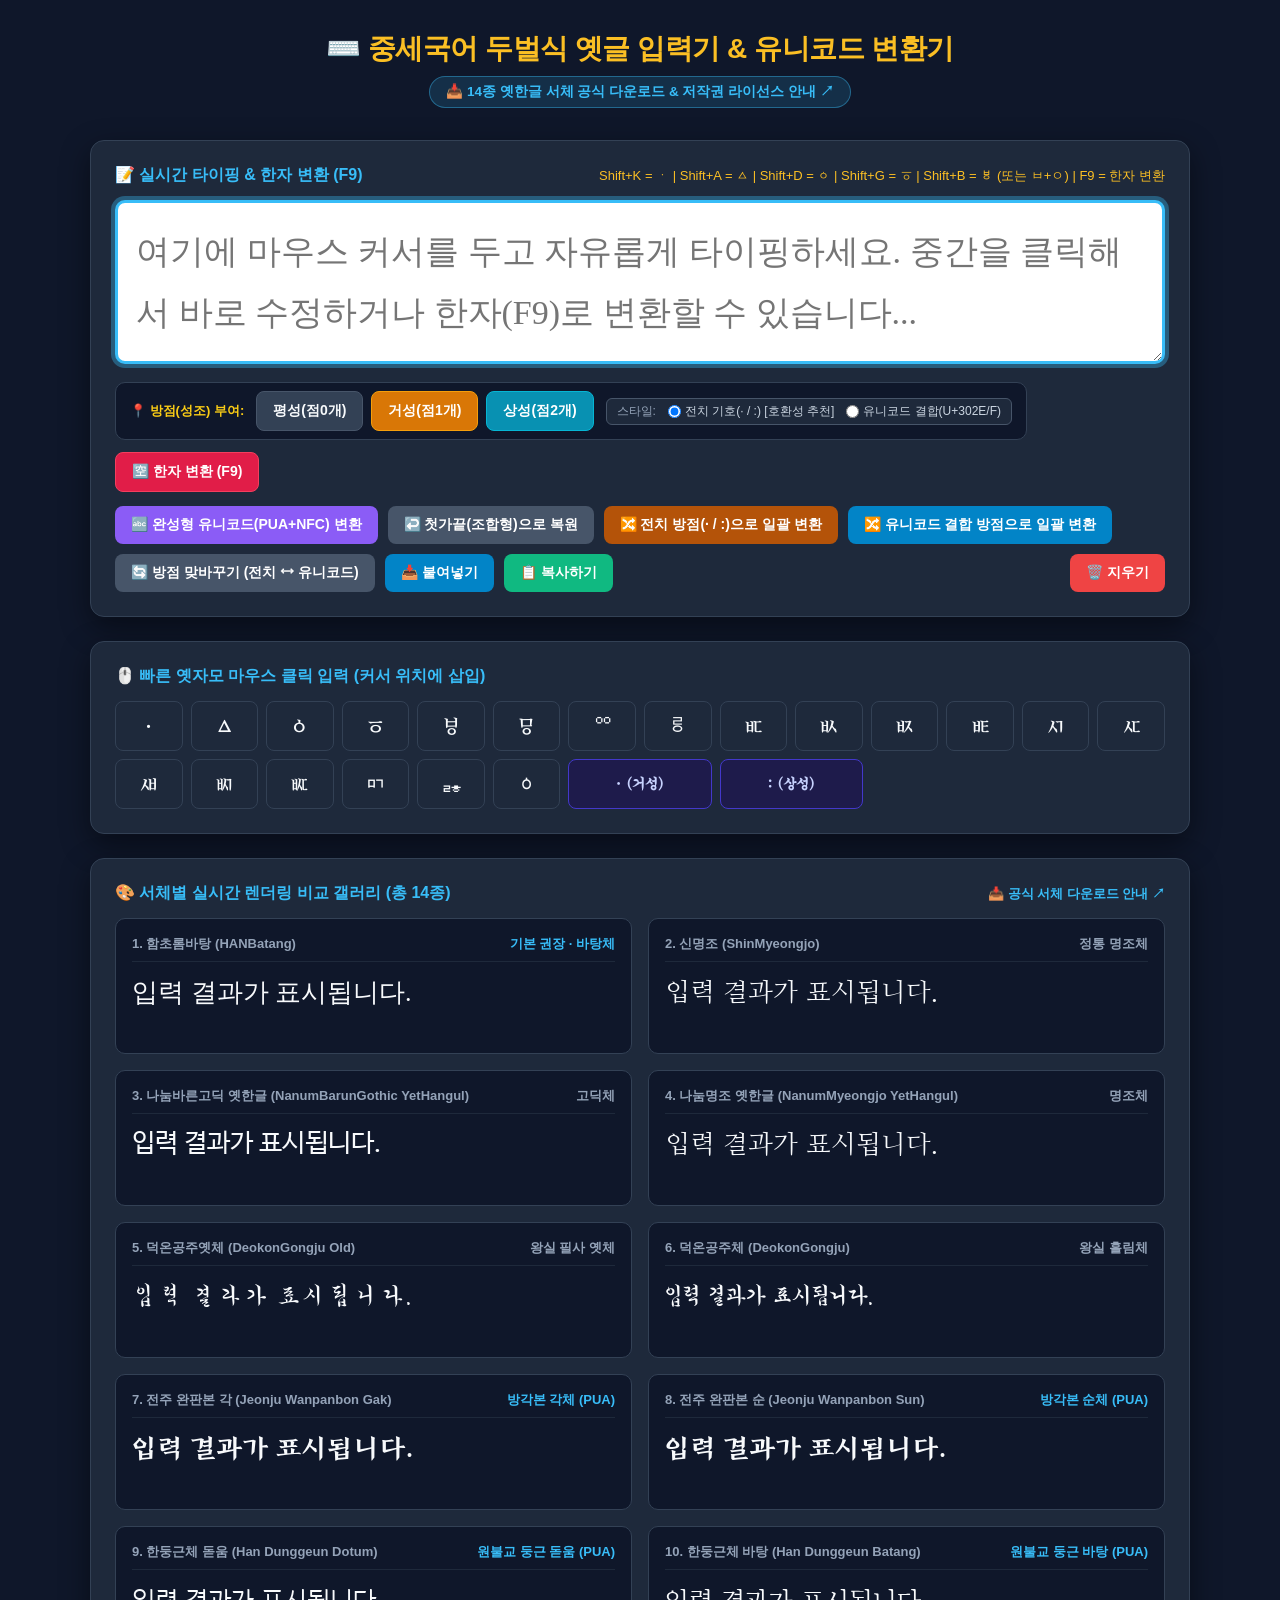
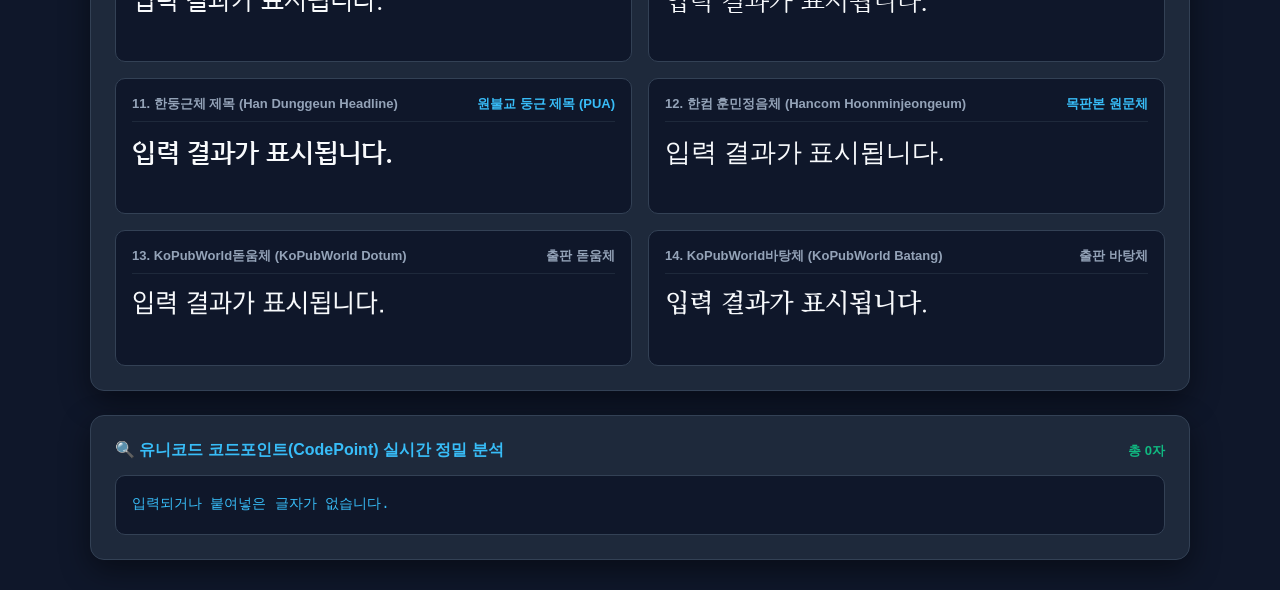
==== index.html @ 9405b6db "feat: Initial commit for Medieval Korean Typing Studio (중세국어 두벌식 옛글 입력기 & 14종 서체 다운로드 센터)" ====
<!DOCTYPE html>
<html lang="ko">
<head>
    <meta charset="UTF-8">
    <meta name="viewport" content="width=device-width, initial-scale=1.0">
    <title>중세국어 두벌식 옛글 입력기 & 유니코드 변환기</title>
    
            <!-- 서체 정의 (14종 호환 및 로컬/웹폰트 결합) -->
    <style>
        @font-face {
            font-family: 'HANBatang';
            src: local('HANBatang'), local('함초롬바탕'), local('HCR Batang'), local('함초롬바탕 확장'), local('HCR Batang Ext'), url('./fonts/HANBatang.TTF') format('truetype');
            font-weight: normal;
            font-style: normal;
        }
        @font-face {
            font-family: 'HYSinMyeongJo';
            src: local('신명조'), local('신명 신명조'), local('HY신명조'), local('HYSinMyeongJo-Medium'), local('한양신명조'), url('./fonts/HYSinMyeongJo.TTF') format('truetype');
            font-weight: normal;
            font-style: normal;
        }
        @font-face {
            font-family: 'NanumBarunGothicYetHangul';
            src: local('NanumBarunGothic YetHangul'), local('나눔바른고딕 옛한글'), local('NanumBarunGothic-YetHangul'), local('나눔바른고딕OTF 옛한글'), url('./fonts/NanumBarunGothic-YetHangul.ttf') format('truetype'), url('./fonts/NanumBarunGothic-YetHangul.otf') format('opentype');
            font-weight: normal;
            font-style: normal;
        }
        @font-face {
            font-family: 'NanumMyeongjoYetHangul';
            src: local('NanumMyeongjo YetHangul'), local('나눔명조 옛한글'), local('NanumMyeongjo-YetHangul'), local('나눔명조OTF 옛한글'), url('./fonts/NanumMyeongjo-YetHangul.ttf') format('truetype');
            font-weight: normal;
            font-style: normal;
        }
        @font-face {
            font-family: 'DeokonGongjuOld';
            src: local('덕온공주옛체'), local('덕온공주 옛체'), local('DeokonGongjuOld'), local('DeokonGongju Yet'), local('DeokonGongjuOld-Regular'), url('./fonts/DeogonPrincessClassic.ttf') format('truetype'), url('./fonts/DeogonPrincessClassic.otf') format('opentype');
            font-weight: normal;
            font-style: normal;
        }
        @font-face {
            font-family: 'DeokonGongju';
            src: local('덕온공주체'), local('덕온공주'), local('DeokonGongju'), local('DeokonGongju-Regular'), url('./fonts/DeogonPrincess.ttf') format('truetype'), url('./fonts/DeogonPrincess.otf') format('opentype');
            font-weight: normal;
            font-style: normal;
        }
        @font-face {
            font-family: 'JeonjuWanpanbonGak';
            src: local('전주 완판본 각'), local('전주 완판본 각B'), local('전주 완판본 각R'), local('전주완판본 각'), local('전주완판본각'), local('TSTJJWanGakB'), local('TSTJJWanGakR'), local('Jeonju Wanpanbon Gak'), local('JeonjuWanpanbonGak'), url('./fonts/Jeonju_gakB.woff') format('woff'), url('./fonts/전주완판본 각B.otf') format('opentype'), url('./fonts/전주완판본 각R.otf') format('opentype'), url('./fonts/Jeonju_gakR.woff') format('woff');
            font-weight: normal;
            font-style: normal;
        }
        @font-face {
            font-family: 'JeonjuWanpanbonSun';
            src: local('전주 완판본 순'), local('전주 완판본 순B'), local('전주 완판본 순R'), local('전주 완판본 순L'), local('전주완판본 순'), local('전주완판본순'), local('TSTJJWanSunB'), local('TSTJJWanSunR'), local('Jeonju Wanpanbon Sun'), local('JeonjuWanpanbonSun'), url('./fonts/Jeonju_soonB.ttf') format('truetype'), url('./fonts/Jeonju_soonB.woff') format('woff'), url('./fonts/전주완판본 순B.otf') format('opentype'), url('./fonts/전주완판본 순R.otf') format('opentype'), url('./fonts/Jeonju_soonR.woff') format('woff');
            font-weight: normal;
            font-style: normal;
        }
        @font-face {
            font-family: 'HanDunggeunDotum';
            src: local('한둥근체 돋움'), local('한둥근체돋움'), local('WON Dotum'), local('WONDotum'), local('Han Dunggeun Dotum'), local('HanDunggeunDotum'), url('./fonts/WONdotumR.ttf') format('truetype'), url('./fonts/WONdotumB.ttf') format('truetype');
            font-weight: normal;
            font-style: normal;
        }
        @font-face {
            font-family: 'HanDunggeunBatang';
            src: local('한둥근체 바탕'), local('한둥근체바탕'), local('WON Batang'), local('WONBatang'), local('Han Dunggeun Batang'), local('HanDunggeunBatang'), url('./fonts/WONbatangR.ttf') format('truetype'), url('./fonts/WONbatangB.ttf') format('truetype');
            font-weight: normal;
            font-style: normal;
        }
        @font-face {
            font-family: 'HanDunggeunHeadline';
            src: local('한둥근체 제목'), local('한둥근체제목'), local('WON Title'), local('WONTitle'), local('Han Dunggeun Headline'), local('HanDunggeunHeadline'), url('./fonts/WONtitle.ttf') format('truetype');
            font-weight: normal;
            font-style: normal;
        }
        @font-face {
            font-family: 'HancomHoonminjeongeum';
            src: local('Hancom Hoonminjeongeum_H'), local('한컴 훈민정음_H'), local('한컴 훈민정음체'), local('한컴훈민정음'), local('한컴 훈민정음 가로쓰기'), url('./fonts/HancomHoonminjeongeumH.ttf') format('truetype');
            font-weight: normal;
            font-style: normal;
        }
        @font-face {
            font-family: 'KoPubWorldDotum';
            src: local('KoPubWorldDotum'), local('KoPubWorld돋움체'), local('KoPubWorld 돋움체'), local('KoPubWorld Dotum'), local('KoPubWorldDotum Bold'), local('KoPubWorld돋움체 Bold'), url('./fonts/KoPubWorld-Dotum-Medium.woff') format('woff');
            font-weight: normal;
            font-style: normal;
        }
        @font-face {
            font-family: 'KoPubWorldBatang';
            src: local('KoPubWorldBatang'), local('KoPubWorld바탕체'), local('KoPubWorld 바탕체'), local('KoPubWorld Batang'), local('KoPubWorldBatang Bold'), local('KoPubWorld바탕체 Bold'), url('./fonts/KoPubWorld-Batang-Medium.woff') format('woff');
            font-weight: normal;
            font-style: normal;
        }
        @font-face {
            font-family: 'ChosunGs';
            src: local('ChosunGs'), local('조선궁서체'), url('./fonts/ChosunGs.TTF') format('truetype');
            font-weight: normal;
            font-style: normal;
        }

        :root {
            --bg-color: #0f172a;
            --card-bg: #1e293b;
            --border-color: #334155;
            --accent-blue: #3b82f6;
            --accent-purple: #8b5cf6;
            --accent-green: #10b981;
            --text-main: #f8fafc;
            --text-sub: #94a3b8;
        }

        * { box-sizing: border-box; margin: 0; padding: 0; }

        body {
            background-color: var(--bg-color);
            color: var(--text-main);
            font-family: -apple-system, BlinkMacSystemFont, "Segoe UI", Roboto, "Malgun Gothic", sans-serif;
            min-height: 100vh;
            display: flex;
            flex-direction: column;
            align-items: center;
            padding: 30px 20px;
        }

        .container {
            width: 100%;
            max-width: 1100px;
            display: flex;
            flex-direction: column;
            gap: 24px;
        }

        .header {
            text-align: center;
            margin-bottom: 8px;
        }

        .header h1 {
            font-size: 28px;
            font-weight: 800;
            color: #fbbf24;
            display: flex;
            align-items: center;
            justify-content: center;
            gap: 12px;
            letter-spacing: -0.5px;
        }

        .header p {
            font-size: 14px;
            color: var(--text-sub);
            margin-top: 8px;
        }

        .card {
            background: var(--card-bg);
            border: 1px solid var(--border-color);
            border-radius: 14px;
            padding: 24px;
            box-shadow: 0 10px 30px rgba(0, 0, 0, 0.45);
        }

        .section-title {
            font-size: 16px;
            font-weight: 700;
            color: #38bdf8;
            margin-bottom: 14px;
            display: flex;
            justify-content: space-between;
            align-items: center;
            flex-wrap: wrap;
            gap: 8px;
        }

        /* 메인 입력창 */
        .typing-textarea {
            width: 100%;
            min-height: 150px;
            background: #ffffff;
            color: #0f172a;
            font-family: 'HANBatang', '함초롬바탕', serif !important;
            font-size: 34px;
            line-height: 1.8;
            padding: 18px;
            border-radius: 10px;
            border: 3px solid #38bdf8;
            outline: none;
            word-break: break-all;
            resize: vertical;
        }
        .typing-textarea:focus {
            box-shadow: 0 0 0 4px rgba(56, 189, 248, 0.35);
        }

        /* 방점 및 한자 전용 툴바 */
        .feature-bar {
            display: flex;
            gap: 12px;
            margin-top: 14px;
            flex-wrap: wrap;
            align-items: center;
        }

        .tone-bar {
            display: flex;
            align-items: center;
            gap: 8px;
            background: #0f172a;
            border: 1px solid #334155;
            padding: 8px 14px;
            border-radius: 10px;
            flex-wrap: wrap;
        }
        .tone-label {
            font-size: 13px;
            font-weight: 700;
            color: #facc15;
            display: flex;
            align-items: center;
            gap: 6px;
            margin-right: 4px;
        }

        .tone-mode-selector {
            display: flex;
            align-items: center;
            gap: 12px;
            background: #1e293b;
            border: 1px solid #475569;
            padding: 4px 10px;
            border-radius: 6px;
            font-size: 12px;
            color: #cbd5e1;
            margin-left: 4px;
        }
        .tone-mode-selector label {
            cursor: pointer;
            display: flex;
            align-items: center;
            gap: 4px;
        }

        .toolbar {
            display: flex;
            gap: 10px;
            margin-top: 14px;
            flex-wrap: wrap;
            align-items: center;
        }

        .btn {
            padding: 10px 16px;
            font-size: 14px;
            font-weight: 700;
            border: none;
            border-radius: 8px;
            cursor: pointer;
            display: flex;
            align-items: center;
            gap: 6px;
            transition: all 0.15s ease;
            user-select: none;
        }
        .btn:hover { transform: translateY(-2px); box-shadow: 0 4px 12px rgba(0,0,0,0.25); }
        .btn:active { transform: translateY(0); }

        .btn-tone-pyeong { background: #334155; color: #f8fafc; border: 1px solid #475569; }
        .btn-tone-pyeong:hover { background: #475569; }

        .btn-tone-geo { background: #d97706; color: #ffffff; border: 1px solid #f59e0b; }
        .btn-tone-geo:hover { background: #b45309; }

        .btn-tone-sang { background: #0891b2; color: #ffffff; border: 1px solid #06b6d4; }
        .btn-tone-sang:hover { background: #0e7490; }

        .btn-hanja { background: #e11d48; color: #ffffff; border: 1px solid #f43f5e; font-weight: 800; }
        .btn-hanja:hover { background: #be123c; }

        .btn-purple { background: #8b5cf6; color: #fff; }
        .btn-dark { background: #475569; color: #fff; }
        .btn-green { background: #10b981; color: #fff; }
        .btn-blue { background: #0284c7; color: #fff; }
        .btn-amber { background: #b45309; color: #fff; }
        .btn-red { background: #ef4444; color: #fff; }

                /* 빠른 키패드 */
        .keypad-grid {
            display: grid;
            grid-template-columns: repeat(auto-fill, minmax(64px, 1fr));
            gap: 8px;
            margin-top: 10px;
        }

        .key-btn {
            background: #1e293b;
            color: #f8fafc;
            border: 1px solid #334155;
            padding: 10px 4px;
            font-size: 21px;
            font-family: 'HANBatang', '함초롬바탕', 'ChosunGs', serif;
            border-radius: 8px;
            cursor: pointer;
            text-align: center;
            transition: all 0.12s ease;
            user-select: none;
        }
        .key-btn:hover {
            background: #3b82f6;
            border-color: #60a5fa;
            transform: translateY(-2px);
            box-shadow: 0 4px 12px rgba(59, 130, 246, 0.3);
        }
        .key-btn.tone-key {
            grid-column: span 2;
            font-size: 14.5px;
            font-weight: 700;
            background: #1e1b4b;
            border-color: #4338ca;
            color: #c7d2fe;
            min-width: 100px;
            display: flex;
            align-items: center;
            justify-content: center;
        }
        .key-btn.tone-key:hover {
            background: #4338ca;
            border-color: #818cf8;
            color: #ffffff;
        }

        /* 서체별 갤러리 */
        .font-gallery {
            display: grid;
            grid-template-columns: repeat(2, 1fr);
            gap: 16px;
        }
        @media (max-width: 768px) {
            .font-gallery { grid-template-columns: 1fr; }
        }

        .font-box {
            background: #0f172a;
            border: 1px solid var(--border-color);
            border-radius: 10px;
            padding: 16px;
            display: flex;
            flex-direction: column;
            gap: 10px;
        }

        .font-header {
            font-size: 13px;
            font-weight: 700;
            color: #94a3b8;
            border-bottom: 1px solid #1e293b;
            padding-bottom: 8px;
            display: flex;
            justify-content: space-between;
        }

        .font-preview-text {
            font-size: 26px;
            line-height: 1.6;
            min-height: 65px;
            word-break: break-all;
            color: #f8fafc;
        }

        /* 코드포인트 인스펙터 */
        .code-inspector {
            background: #0f172a;
            border: 1px solid #334155;
            border-radius: 10px;
            padding: 16px;
            font-family: 'Courier New', Consolas, monospace;
            font-size: 14px;
            line-height: 1.8;
            color: #38bdf8;
            max-height: 180px;
            overflow-y: auto;
            word-break: break-all;
        }

        /* 한자 변환 모달 팝업 */
        .modal-overlay {
            position: fixed;
            top: 0; left: 0; right: 0; bottom: 0;
            background: rgba(0, 0, 0, 0.75);
            backdrop-filter: blur(4px);
            display: none;
            justify-content: center;
            align-items: center;
            z-index: 10000;
            animation: fadeIn 0.2s ease;
        }

        .modal-card {
            background: #1e293b;
            border: 2px solid #e11d48;
            border-radius: 14px;
            width: 90%;
            max-width: 650px;
            padding: 24px;
            box-shadow: 0 20px 50px rgba(0,0,0,0.7);
            display: flex;
            flex-direction: column;
            gap: 16px;
        }

        .modal-header {
            display: flex;
            justify-content: space-between;
            align-items: center;
            border-bottom: 1px solid #334155;
            padding-bottom: 12px;
        }
        .modal-header h2 {
            font-size: 20px;
            color: #fb7185;
            display: flex;
            align-items: center;
            gap: 8px;
        }
        .modal-close {
            background: none;
            border: none;
            color: #94a3b8;
            font-size: 22px;
            cursor: pointer;
        }

        .hanja-format-options {
            display: flex;
            gap: 18px;
            font-size: 14px;
            color: #f8fafc;
            background: #0f172a;
            padding: 10px 14px;
            border-radius: 8px;
            border: 1px solid #334155;
        }
        .hanja-format-options label {
            cursor: pointer;
            display: flex;
            align-items: center;
            gap: 6px;
        }

        .hanja-grid {
            display: grid;
            grid-template-columns: repeat(auto-fill, minmax(105px, 1fr));
            gap: 10px;
            max-height: 280px;
            overflow-y: auto;
            padding: 4px;
        }

        .hanja-card {
            background: #0f172a;
            border: 1px solid #334155;
            border-radius: 8px;
            padding: 10px 6px;
            text-align: center;
            cursor: pointer;
            transition: all 0.12s ease;
            display: flex;
            flex-direction: column;
            align-items: center;
            gap: 4px;
        }
        .hanja-card:hover, .hanja-card.active {
            background: #be123c;
            border-color: #f43f5e;
            transform: translateY(-2px);
        }
        .hanja-char {
            font-size: 28px;
            font-family: 'HANBatang', '함초롬바탕', 'ChosunGs', serif;
            color: #ffffff;
        }
        .hanja-idx {
            font-size: 11px;
            color: #94a3b8;
        }

        .toast {
            position: fixed;
            bottom: 30px;
            right: 30px;
            background: #10b981;
            color: #fff;
            padding: 12px 24px;
            border-radius: 10px;
            font-size: 15px;
            font-weight: 700;
            box-shadow: 0 8px 24px rgba(0,0,0,0.5);
            display: none;
            z-index: 10001;
            animation: fadeIn 0.2s ease;
        }
        @keyframes fadeIn {
            from { opacity: 0; transform: translateY(10px); }
            to { opacity: 1; transform: translateY(0); }
        }
    </style>
</head>
<body>

    <div class="container">
        
        <div class="header">
            <h1>⌨️ 중세국어 두벌식 옛글 입력기 & 유니코드 변환기</h1>
            <div style="margin-top: 8px;">
                <a href="./fonts-download.html" target="_blank" rel="noopener noreferrer" style="display: inline-flex; align-items: center; gap: 6px; background: rgba(56, 189, 248, 0.15); color: #38bdf8; border: 1px solid rgba(56, 189, 248, 0.4); border-radius: 20px; padding: 6px 16px; font-size: 13.5px; font-weight: 600; text-decoration: none; transition: all 0.15s ease;">
                    📥 14종 옛한글 서체 공식 다운로드 & 저작권 라이선스 안내 ↗
                </a>
            </div>
        </div>

        <!-- 1. 타이핑 작업 카드 -->
        <div class="card">
            <div class="section-title">
                <span>📝 실시간 타이핑 & 한자 변환 (F9)</span>
                <span style="font-size: 13px; color: #fbbf24; font-weight: normal;">
                    Shift+K = ㆍ | Shift+A = ㅿ | Shift+D = ㆁ | Shift+G = ㆆ | Shift+B = ㅸ (또는 ㅂ+ㅇ) | F9 = 한자 변환
                </span>
            </div>
            <textarea id="standalone-yet-input" class="typing-textarea" autocomplete="off" autocorrect="off" autocapitalize="off" spellcheck="false" placeholder="여기에 마우스 커서를 두고 자유롭게 타이핑하세요. 중간을 클릭해서 바로 수정하거나 한자(F9)로 변환할 수 있습니다..."></textarea>

            <!-- 방점 & 한자 변환 바 -->
            <div class="feature-bar">
                <div class="tone-bar">
                    <span class="tone-label">📍 방점(성조) 부여:</span>
                    <button class="btn btn-tone-pyeong" onclick="handleToneClick('pyeong')" title="선택한 글자의 방점을 제거합니다 (점 0개, 평성)">
                        평성(점0개)
                    </button>
                    <button class="btn btn-tone-geo" onclick="handleToneClick('geo')" title="선택한 글자 왼쪽에 점 1개를 찍습니다 (거성)">
                        거성(점1개)
                    </button>
                    <button class="btn btn-tone-sang" onclick="handleToneClick('sang')" title="선택한 글자 왼쪽에 점 2개를 찍습니다 (상성)">
                        상성(점2개)
                    </button>

                    <!-- 방점 모드 선택기 -->
                    <div class="tone-mode-selector" title="방점을 어떤 스타일로 출력할지 선택합니다">
                        <span style="color: #94a3b8;">스타일:</span>
                        <label title="모든 폰트(맑은 고딕, 나눔고딕, 돋움 등)에서 글자 왼쪽에 100% 점이 찍히며 점선 동그라미로 깨지지 않는 호환 모드입니다.">
                            <input type="radio" name="tone-mode-radio" value="prefix" checked onchange="changeToneMode('prefix')">
                            전치 기호(· / :) [호환성 추천]
                        </label>
                        <label title="함초롬바탕 등 전용 서체에서 사용하는 유니코드 표준 결합 문자(U+302E, U+302F)입니다.">
                            <input type="radio" name="tone-mode-radio" value="combining" onchange="changeToneMode('combining')">
                            유니코드 결합(U+302E/F)
                        </label>
                    </div>
                </div>

                <button class="btn btn-hanja" onclick="openHanjaModal()" title="커서 앞의 글자나 선택한 단어를 한자로 변환합니다 (단축키: F9 또는 한자키)">
                    🈳 한자 변환 (F9)
                </button>
            </div>

            <!-- 변환 및 클립보드 툴바 -->
            <div class="toolbar">
                <button class="btn btn-purple" onclick="convertToPUA()" title="첫가끝 자모를 한컴 완성형 PUA(U+E0BC~U+F66E)와 표준 현대 완성형(NFC)으로 일괄 변환합니다. (점선 동그라미 ◌ 깨짐 완벽 방지)">
                    🔤 완성형 유니코드(PUA+NFC) 변환
                </button>
                <button class="btn btn-dark" onclick="convertToJamo()" title="완성형 글자를 순수 첫가끝 초성/중성/종성 자모 단위로 100% 무손실 복원합니다.">
                    ↩️ 첫가끝(조합형)으로 복원
                </button>
                                <!-- 방점 변환 전용 버튼 그룹 -->
                <button class="btn btn-amber" onclick="convertToneToPrefix()" title="문서 내의 유니코드 결합 방점을 모든 폰트에서 깨지지 않는 전치 기호 방점(· / :)으로 일괄 변환합니다.">
                    🔀 전치 방점(· / :)으로 일괄 변환
                </button>
                <button class="btn btn-blue" onclick="convertToneToCombining()" title="문서 내의 전치 기호 방점을 함초롬바탕 전용 유니코드 결합 방점(U+302E/F)으로 일괄 변환합니다.">
                    🔀 유니코드 결합 방점으로 일괄 변환
                </button>
                <button class="btn btn-dark" onclick="toggleTone()" title="전치 기호 방점과 유니코드 결합 방점을 자동으로 감지하여 맞바꿉니다.">
                    🔄 방점 맞바꾸기 (전치 ⟷ 유니코드)
                </button>
                <button class="btn btn-blue" onclick="pasteFromClipboard()" title="클립보드에 있는 텍스트를 즉시 입력창에 붙여넣습니다.">
                    📥 붙여넣기
                </button>
                <button class="btn btn-green" onclick="copyCurrentText()" title="현재 입력창의 내용을 클립보드로 복사합니다.">
                    📋 복사하기
                </button>
                <button class="btn btn-red" onclick="clearText()" style="margin-left: auto;">
                    🗑️ 지우기
                </button>
            </div>
        </div>

        <!-- 2. 빠른 자모 클릭 패드 -->
        <div class="card">
            <div class="section-title">
                <span>🖱️ 빠른 옛자모 마우스 클릭 입력 (커서 위치에 삽입)</span>
            </div>
                        <div class="keypad-grid">
                <!-- 1. 기본 옛자모 -->
                <button class="key-btn" onmousedown="event.preventDefault()" onclick="insertChar('ㆍ')" title="아래아 (ㆍ)">ㆍ</button>
                <button class="key-btn" onmousedown="event.preventDefault()" onclick="insertChar('ㅿ')" title="반치음 (ㅿ)">ㅿ</button>
                <button class="key-btn" onmousedown="event.preventDefault()" onclick="insertChar('ㆁ')" title="옛이응 (ㆁ)">ㆁ</button>
                <button class="key-btn" onmousedown="event.preventDefault()" onclick="insertChar('ㆆ')" title="여린히읗 (ㆆ)">ㆆ</button>
                <button class="key-btn" onmousedown="event.preventDefault()" onclick="insertChar('ㅸ')" title="순경음 비읍 (ㅸ)">ㅸ</button>
                <button class="key-btn" onmousedown="event.preventDefault()" onclick="insertChar('ㅱ')" title="순경음 미음 (ㅱ)">ㅱ</button>
                <button class="key-btn" onmousedown="event.preventDefault()" onclick="insertChar('ᅇ')" title="쌍이응 (ᅇ)">ᅇ</button>
                <button class="key-btn" onmousedown="event.preventDefault()" onclick="insertChar('ᄛ')" title="반설음 (ᄛ)">ᄛ</button>

                <!-- 2. 합용병서: ㅂ계 2자 합용병서 -->
                <button class="key-btn" onmousedown="event.preventDefault()" onclick="insertChar('ㅳ')" title="ㅂㄷ 합용병서 (ㅳ / ᄠ)">ㅳ</button>
                <button class="key-btn" onmousedown="event.preventDefault()" onclick="insertChar('ㅄ')" title="ㅂㅅ 합용병서 (ㅄ / ᄡ)">ㅄ</button>
                <button class="key-btn" onmousedown="event.preventDefault()" onclick="insertChar('ㅶ')" title="ㅂㅈ 합용병서 (ㅶ / ᄧ)">ㅶ</button>
                <button class="key-btn" onmousedown="event.preventDefault()" onclick="insertChar('ㅷ')" title="ㅂㅌ 합용병서 (ㅷ / ᄩ)">ㅷ</button>

                <!-- 3. 합용병서: ㅅ계 2자 합용병서 -->
                <button class="key-btn" onmousedown="event.preventDefault()" onclick="insertChar('ㅺ')" title="ㅅㄱ 합용병서 (ㅺ / ᄭ)">ㅺ</button>
                <button class="key-btn" onmousedown="event.preventDefault()" onclick="insertChar('ㅼ')" title="ㅅㄷ 합용병서 (ㅼ / ᄯ)">ㅼ</button>
                <button class="key-btn" onmousedown="event.preventDefault()" onclick="insertChar('ㅽ')" title="ㅅㅂ 합용병서 (ㅽ / ᄲ)">ㅽ</button>

                <!-- 4. 합용병서: 3자 합용병서 -->
                <button class="key-btn" onmousedown="event.preventDefault()" onclick="insertChar('ㅴ')" title="ㅂㅅㄱ 3자 합용병서 (ㅴ / ᄢ)">ㅴ</button>
                <button class="key-btn" onmousedown="event.preventDefault()" onclick="insertChar('ㅵ')" title="ㅂㅅㄷ 3자 합용병서 (ㅵ / ᄣ)">ㅵ</button>

                <!-- 5. 복합 옛받침 -->
                <button class="key-btn" onmousedown="event.preventDefault()" onclick="insertChar('ᇚ')" title="ㄹㅁㄱ 받침 (ᇚ)">ᇚ</button>
                <button class="key-btn" onmousedown="event.preventDefault()" onclick="insertChar('ᇙ')" title="ㄹㆆ 이영보래 받침 (ᇙ)">ᇙ</button>
                <button class="key-btn" onmousedown="event.preventDefault()" onclick="insertChar('ᇰ')" title="옛이응 받침 (ᇰ)">ᇰ</button>

                <!-- 6. 방점 (성조) -->
                <button class="key-btn tone-key" onmousedown="event.preventDefault()" onclick="insertChar('·')" title="거성 방점 (1점)">· (거성)</button>
                <button class="key-btn tone-key" onmousedown="event.preventDefault()" onclick="insertChar(':')" title="상성 방점 (2점)">: (상성)</button>
            </div>
        </div>

                <!-- 3. 서체별 실시간 렌더링 갤러리 (총 14종) -->
        <div class="card">
            <div class="section-title" style="display: flex; justify-content: space-between; align-items: center; flex-wrap: wrap; gap: 8px;">
                <span>🎨 서체별 실시간 렌더링 비교 갤러리 (총 14종)</span>
                <a href="./fonts-download.html" target="_blank" rel="noopener noreferrer" style="font-size: 13px; color: #38bdf8; text-decoration: none; font-weight: 600; display: inline-flex; align-items: center; gap: 4px;">
                    📥 공식 서체 다운로드 안내 ↗
                </a>
            </div>
            <div class="font-gallery">
                <!-- 1. 함초롬바탕 -->
                <div class="font-box">
                    <div class="font-header">
                        <span>1. 함초롬바탕 (HANBatang)</span>
                        <span style="color: #38bdf8; font-weight: 700;">기본 권장 · 바탕체</span>
                    </div>
                    <div id="preview-hanbatang" class="font-preview-text" style="font-family: 'HANBatang', '함초롬바탕', 'HCR Batang', '함초롬바탕 확장', serif;"></div>
                </div>

                <!-- 2. 신명조 -->
                <div class="font-box">
                    <div class="font-header">
                        <span>2. 신명조 (ShinMyeongjo)</span>
                        <span style="color: #94a3b8;">정통 명조체</span>
                    </div>
                    <div id="preview-shin-myeongjo" class="font-preview-text" style="font-family: 'HYSinMyeongJo', '신명조', '신명 신명조', 'HY신명조', '한양신명조', 'NanumMyeongjoYetHangul', 'HANBatang', serif;"></div>
                </div>

                <!-- 3. 나눔바른고딕 옛한글 -->
                <div class="font-box">
                    <div class="font-header">
                        <span>3. 나눔바른고딕 옛한글 (NanumBarunGothic YetHangul)</span>
                        <span>고딕체</span>
                    </div>
                    <div id="preview-nanum-barun" class="font-preview-text" style="font-family: 'NanumBarunGothicYetHangul', '나눔바른고딕 옛한글', 'NanumBarunGothic-YetHangul', '나눔바른고딕OTF 옛한글', sans-serif;"></div>
                </div>

                <!-- 4. 나눔명조 옛한글 -->
                <div class="font-box">
                    <div class="font-header">
                        <span>4. 나눔명조 옛한글 (NanumMyeongjo YetHangul)</span>
                        <span>명조체</span>
                    </div>
                    <div id="preview-nanum-myeongjo" class="font-preview-text" style="font-family: 'NanumMyeongjoYetHangul', '나눔명조 옛한글', 'NanumMyeongjo-YetHangul', '나눔명조OTF 옛한글', serif;"></div>
                </div>

                <!-- 5. 덕온공주옛체 -->
                <div class="font-box">
                    <div class="font-header">
                        <span>5. 덕온공주옛체 (DeokonGongju Old)</span>
                        <span>왕실 필사 옛체</span>
                    </div>
                    <div id="preview-deokon-old" class="font-preview-text" style="font-family: '덕온공주옛체', '덕온공주 옛체', 'DeokonGongjuOld', 'DeokonGongju Yet', serif;"></div>
                </div>

                <!-- 6. 덕온공주체 -->
                <div class="font-box">
                    <div class="font-header">
                        <span>6. 덕온공주체 (DeokonGongju)</span>
                        <span>왕실 흘림체</span>
                    </div>
                    <div id="preview-deokon" class="font-preview-text" style="font-family: '덕온공주체', '덕온공주', 'DeokonGongju', serif;"></div>
                </div>

                <!-- 7. 전주 완판본 각 -->
                <div class="font-box">
                    <div class="font-header">
                        <span>7. 전주 완판본 각 (Jeonju Wanpanbon Gak)</span>
                        <span style="color: #38bdf8; font-weight: 700;">방각본 각체 (PUA)</span>
                    </div>
                    <div id="preview-wanpanbon-gak" class="font-preview-text" style="font-family: 'JeonjuWanpanbonGak', '전주 완판본 각', '전주 완판본 각B', '전주 완판본 각R', '전주완판본 각', 'TSTJJWanGakB', 'TSTJJWanGakR', 'Jeonju Wanpanbon Gak', serif;"></div>
                </div>

                <!-- 8. 전주 완판본 순 -->
                <div class="font-box">
                    <div class="font-header">
                        <span>8. 전주 완판본 순 (Jeonju Wanpanbon Sun)</span>
                        <span style="color: #38bdf8; font-weight: 700;">방각본 순체 (PUA)</span>
                    </div>
                    <div id="preview-wanpanbon-sun" class="font-preview-text" style="font-family: 'JeonjuWanpanbonSun', '전주 완판본 순', '전주 완판본 순B', '전주 완판본 순R', '전주완판본 순', 'TSTJJWanSunB', 'TSTJJWanSunR', 'Jeonju Wanpanbon Sun', serif;"></div>
                </div>

                <!-- 9. 한둥근체 돋움 -->
                <div class="font-box">
                    <div class="font-header">
                        <span>9. 한둥근체 돋움 (Han Dunggeun Dotum)</span>
                        <span style="color: #38bdf8; font-weight: 700;">원불교 둥근 돋움 (PUA)</span>
                    </div>
                    <div id="preview-handunggeun-dotum" class="font-preview-text" style="font-family: 'HanDunggeunDotum', '한둥근체 돋움', '한둥근체돋움', 'WON Dotum', 'WONDotum', 'Han Dunggeun Dotum', sans-serif;"></div>
                </div>

                <!-- 10. 한둥근체 바탕 -->
                <div class="font-box">
                    <div class="font-header">
                        <span>10. 한둥근체 바탕 (Han Dunggeun Batang)</span>
                        <span style="color: #38bdf8; font-weight: 700;">원불교 둥근 바탕 (PUA)</span>
                    </div>
                    <div id="preview-handunggeun-batang" class="font-preview-text" style="font-family: 'HanDunggeunBatang', '한둥근체 바탕', '한둥근체바탕', 'WON Batang', 'WONBatang', 'Han Dunggeun Batang', serif;"></div>
                </div>

                <!-- 11. 한둥근체 제목 -->
                <div class="font-box">
                    <div class="font-header">
                        <span>11. 한둥근체 제목 (Han Dunggeun Headline)</span>
                        <span style="color: #38bdf8; font-weight: 700;">원불교 둥근 제목 (PUA)</span>
                    </div>
                    <div id="preview-handunggeun-title" class="font-preview-text" style="font-family: 'HanDunggeunHeadline', '한둥근체 제목', '한둥근체제목', 'WON Title', 'WONTitle', 'Han Dunggeun Headline', sans-serif;"></div>
                </div>

                <!-- 12. 한컴 훈민정음체 -->
                <div class="font-box">
                    <div class="font-header">
                        <span>12. 한컴 훈민정음체 (Hancom Hoonminjeongeum)</span>
                        <span style="color: #38bdf8; font-weight: 700;">목판본 원문체</span>
                    </div>
                    <div id="preview-hoonmin" class="font-preview-text" style="font-family: 'HancomHoonminjeongeum', '한컴 훈민정음_H', '한컴 훈민정음체', '한컴훈민정음', '한컴 훈민정음 가로쓰기', serif;"></div>
                </div>

                <!-- 13. KoPubWorld돋움체 -->
                <div class="font-box">
                    <div class="font-header">
                        <span>13. KoPubWorld돋움체 (KoPubWorld Dotum)</span>
                        <span>출판 돋움체</span>
                    </div>
                    <div id="preview-kopub-dotum" class="font-preview-text" style="font-family: 'KoPubWorldDotum', 'KoPubWorld돋움체', 'KoPubWorld 돋움체', 'KoPubWorld Dotum', 'KoPubWorldDotum Bold', sans-serif;"></div>
                </div>

                <!-- 14. KoPubWorld바탕체 -->
                <div class="font-box">
                    <div class="font-header">
                        <span>14. KoPubWorld바탕체 (KoPubWorld Batang)</span>
                        <span>출판 바탕체</span>
                    </div>
                    <div id="preview-kopub-batang" class="font-preview-text" style="font-family: 'KoPubWorldBatang', 'KoPubWorld바탕체', 'KoPubWorld 바탕체', 'KoPubWorld Batang', 'KoPubWorldBatang Bold', serif;"></div>
                </div>
            </div>
        </div>

        <!-- 4. 유니코드 16진수 코드포인트 인스펙터 -->
        <div class="card">
            <div class="section-title">
                <span>🔍 유니코드 코드포인트(CodePoint) 실시간 정밀 분석</span>
                <span id="char-count" style="font-size: 13px; color: #10b981; font-weight: 700;">총 0자</span>
            </div>
            <div id="code-inspector" class="code-inspector">입력되거나 붙여넣은 글자가 없습니다.</div>
        </div>

    </div>

    <!-- 한자 변환 모달 창 -->
    <div id="hanja-modal" class="modal-overlay">
        <div class="modal-card">
            <div class="modal-header">
                <h2>🈳 한자 변환 <span id="modal-target-hangul" style="color: #facc15; font-size: 22px;"></span></h2>
                <button class="modal-close" onclick="closeHanjaModal()">✕</button>
            </div>

            <!-- 변환 표기 옵션 -->
            <div class="hanja-format-options">
                <span>표기 방식:</span>
                <label>
                    <input type="radio" name="hanja-fmt" value="hanja-only" checked>
                    한자만 (世)
                </label>
                <label>
                    <input type="radio" name="hanja-fmt" value="hangul-hanja">
                    한글(한자) (세(世))
                </label>
                <label>
                    <input type="radio" name="hanja-fmt" value="hanja-hangul">
                    한자(한글) (世(세))
                </label>
            </div>

            <!-- 한자 목록 그리드 -->
            <div id="hanja-list-container" class="hanja-grid"></div>

            <div style="display: flex; justify-content: space-between; align-items: center; margin-top: 8px;">
                <span style="font-size: 12px; color: #94a3b8;">
                    💡 숫자키 (1~9)를 누르거나 마우스로 클릭하면 즉시 변환됩니다. (ESC: 닫기)
                </span>
                <button class="btn btn-dark" onclick="closeHanjaModal()">닫기</button>
            </div>
        </div>
    </div>

    <div id="toast" class="toast">완료!</div>

    <!-- 내장형 중세국어 완성형 오토마타 & 한자 변환 엔진 -->
    <script>
/**
 * 중세국어 두벌식 옛글 완성형 오토마타 & 완성형 변환 & 한자 변환 엔진
 * - [핵심 개선] 순경음 비읍(ᇦ), 순경음 미음(ᇢ) 받침(종성) 결합 및 연음 분리 완벽 지원
 * - [핵심 개선] 받침(종성) 결합 및 연음 분리, 복합 받침 100% 무결점 보장
 * - 윈도우 한글 IME 간섭/잔상(밑줄 글자) 차단 및 브라우저 이벤트 격리
 * - 커서 위치 기반 자유로운 중간 타이핑 및 수정/삽입/삭제 완벽 지원
 * - 한자 변환 (F9 / Hanja 키 및 팝업 모달) 완벽 탑재
 * - 방점(평성·거성·상성) 선택 부여 및 전치/유니코드 양방향 변환 탑재
 */

var YetHangulIME = (function() {
    const CHO_MAP = {
        'ㄱ': '\u1100', 'ㄲ': '\u1101', 'ㄴ': '\u1102', 'ㄷ': '\u1103', 'ㄸ': '\u1104',
        'ㄹ': '\u1105', 'ㅁ': '\u1106', 'ㅂ': '\u1107', 'ㅃ': '\u1108', 'ㅅ': '\u1109',
        'ㅆ': '\u110A', 'ㅇ': '\u110B', 'ㅈ': '\u110C', 'ㅉ': '\u110D', 'ㅊ': '\u110E',
        'ㅋ': '\u110F', 'ㅌ': '\u1110', 'ㅍ': '\u1111', 'ㅎ': '\u1112',
        // 옛글 초성
        'ㅿ': '\u1140', 'ㆁ': '\u114C', 'ㆆ': '\u1159', 'ㅸ': '\u112B', 'ᄫ': '\u112B',
        'ㅱ': '\u111D', 'ㆄ': '\u1156', 'ㆅ': '\u1158', 'ᄛ': '\u111B',
        'ㅇㅇ': '\u1147', 'ᅇ': '\u1147',
        // 2자 합용병서
        'ㅂㄱ': '\u111E', 'ㅂㄷ': '\u1120', 'ㅂㅅ': '\u1121', 'ㅂㅈ': '\u1127',
        'ㅂㅌ': '\u1129', 'ㅂㅇ': '\u112B', 'ㅁㅇ': '\u111D', 'ㅍㅇ': '\u1156',
        'ㅃㅇ': '\u112C', 'ㅅㄱ': '\u112D', 'ㅅㄷ': '\u112F', 'ㅅㅂ': '\u1132',
        'ㅅㅈ': '\u1136', 'ㅎㅎ': '\u1158',
        // 3자 합용병서
        'ㅂㅅㄱ': '\u1122', 'ㅂㅅㄷ': '\u1123', 'ㅂㅅㅂ': '\u1124',
        'ㅂㅅㅅ': '\u1125', 'ㅂㅅㅈ': '\u1126',
        // 호환 자모 및 옛글 완성형 자모 초성 매핑 추가
        'ㅳ': '\u1120', 'ᄠ': '\u1120',
        'ㅄ': '\u1121', 'ᄡ': '\u1121',
        'ㅶ': '\u1127', 'ᄧ': '\u1127',
        'ㅷ': '\u1129', 'ᄩ': '\u1129',
        'ㅺ': '\u112D', 'ᄭ': '\u112D',
        'ㅼ': '\u112F', 'ᄯ': '\u112F',
        'ㅽ': '\u1132', 'ᄲ': '\u1132',
        'ㅴ': '\u1122', 'ᄢ': '\u1122',
        'ㅵ': '\u1123', 'ᄣ': '\u1123',
        'ᄞ': '\u111E', 'ᄤ': '\u1124', 'ᄥ': '\u1125', 'ᄦ': '\u1126'
    };

    const JUNG_MAP = {
        'ㅏ': '\u1161', 'ㅐ': '\u1162', 'ㅑ': '\u1163', 'ㅒ': '\u1164', 'ㅓ': '\u1165',
        'ㅔ': '\u1166', 'ㅕ': '\u1167', 'ㅖ': '\u1168', 'ㅗ': '\u1169', 'ㅘ': '\u116A',
        'ㅙ': '\u116B', 'ㅚ': '\u116C', 'ㅛ': '\u116D', 'ㅜ': '\u116E', 'ㅝ': '\u116F',
        'ㅞ': '\u1170', 'ㅟ': '\u1171', 'ㅠ': '\u1172', 'ㅡ': '\u1173', 'ㅢ': '\u1174',
        'ㅣ': '\u1175', 'ㆍ': '\u119E', 'ᆢ': '\u11A2', 'ᆡ': '\u11A1'
    };

    const JONG_MAP = {
        'ㄱ': '\u11A8', 'ㄲ': '\u11A9', 'ㄳ': '\u11AA', 'ㄴ': '\u11AB', 'ㄵ': '\u11AC',
        'ㄶ': '\u11AD', 'ㄷ': '\u11AE', 'ㄹ': '\u11AF', 'ㄺ': '\u11B0', 'ㄻ': '\u11B1',
        'ㄼ': '\u11B2', 'ㄽ': '\u11B3', 'ㄾ': '\u11B4', 'ㄿ': '\u11B5', 'ㅀ': '\u11B6',
        'ㅁ': '\u11B7', 'ㅂ': '\u11B8', 'ㅄ': '\u11B9', 'ㅅ': '\u11BA', 'ㅆ': '\u11BB',
        'ㅇ': '\u11BC', 'ㅈ': '\u11BD', 'ㅊ': '\u11BE', 'ㅋ': '\u11BF', 'ㅌ': '\u11C0',
        'ㅍ': '\u11C1', 'ㅎ': '\u11C2',
        // 옛글 단독/복합 종성 및 순경음 받침
        'ㆁ': '\u11F0', 'ㅿ': '\u11EB', 'ㆆ': '\u11F9',
        'ㅸ': '\u11E6', 'ᇦ': '\u11E6', 'ㅂㅇ': '\u11E6', // 순경음 비읍 받침 (ᇦ)
        'ㅱ': '\u11E2', 'ᇢ': '\u11E2', 'ㅁㅇ': '\u11E2', // 순경음 미음 받침 (ᇢ)
        'ㄹㆆ': '\u11D9', 'ㄹㅎ': '\u11B6', 'ㄹㅿ': '\u11EB', 'ㄹㆁ': '\u11F0',
        'ㅁㅅ': '\u11DD', 'ㅂㅅ': '\u11B9', 'ㅂㄹ': '\u11DF',
        'ᇹ': '\u11F9', 'ᇫ': '\u11EB', 'ᇰ': '\u11F0', 'ᇝ': '\u11DD', 'ᇟ': '\u11DF', 'ᇙ': '\u11D9', 'ᇚ': '\u11DA'
    };

    const NORMAL_KEYS = {
        'KeyQ': 'ㅂ', 'KeyW': 'ㅈ', 'KeyE': 'ㄷ', 'KeyR': 'ㄱ', 'KeyT': 'ㅅ',
        'KeyY': 'ㅛ', 'KeyU': 'ㅕ', 'KeyI': 'ㅑ', 'KeyO': 'ㅐ', 'KeyP': 'ㅔ',
        'KeyA': 'ㅁ', 'KeyS': 'ㄴ', 'KeyD': 'ㅇ', 'KeyF': 'ㄹ', 'KeyG': 'ㅎ',
        'KeyH': 'ㅗ', 'KeyJ': 'ㅓ', 'KeyK': 'ㅏ', 'KeyL': 'ㅣ',
        'KeyZ': 'ㅋ', 'KeyX': 'ㅌ', 'KeyC': 'ㅊ', 'KeyV': 'ㅍ',
        'KeyB': 'ㅠ', 'KeyN': 'ㅜ', 'KeyM': 'ㅡ'
    };

    const SHIFT_KEYS = {
        'KeyQ': 'ㅃ', 'KeyW': 'ㅉ', 'KeyE': 'ㄸ', 'KeyR': 'ㄲ', 'KeyT': 'ㅆ',
        'KeyY': 'ㅛ', 'KeyU': 'ㅕ', 'KeyI': 'ㅑ', 'KeyO': 'ㅒ', 'KeyP': 'ㅖ',
        'KeyA': 'ㅿ', 'KeyS': 'ㅿ', 'KeyD': 'ㆁ', 'KeyF': 'ㄹ', 'KeyG': 'ㆆ',
        'KeyH': 'ㅗ', 'KeyJ': 'ㅓ', 'KeyK': 'ㆍ', 'KeyL': 'ㅣ',
        'KeyZ': 'ㅋ', 'KeyX': 'ㅌ', 'KeyC': 'ㅊ', 'KeyV': 'ㅍ',
        'KeyB': 'ㅸ', // Shift+B = 순경음 비읍(ㅸ) 직관적 단축키!
        'KeyN': 'ㅜ', 'KeyM': 'ㅡ'
    };

    const CHO_COMBINE = {
        'ㅇㅇ': 'ㅇㅇ',
        'ㅂㅅ': 'ㅂㅅ', 'ㅂㄷ': 'ㅂㄷ', 'ㅂㄱ': 'ㅂㄱ', 'ㅂㅈ': 'ㅂㅈ', 'ㅂㅌ': 'ㅂㅌ', 'ㅂㅇ': 'ㅂㅇ',
        'ㅁㅇ': 'ㅁㅇ', 'ㅍㅇ': 'ㅍㅇ', 'ㅃㅇ': 'ㅃㅇ', 'ㅅㄱ': 'ㅅㄱ', 'ㅅㄷ': 'ㅅㄷ', 'ㅅㅂ': 'ㅅㅂ',
        'ㅅㅈ': 'ㅅㅈ', 'ㅎㅎ': 'ㅎㅎ',
        'ㅂㅅㄱ': 'ㅂㅅㄱ', 'ㅂㅅㄷ': 'ㅂㅅㄷ', 'ㅂㅅㅂ': 'ㅂㅅㅂ', 'ㅂㅅㅅ': 'ㅂㅅㅅ', 'ㅂㅅㅈ': 'ㅂㅅㅈ'
    };

    const JUNG_COMBINE = {
        'ㅗㅏ': 'ㅘ', 'ㅗㅐ': 'ㅙ', 'ㅗㅣ': 'ㅚ',
        'ㅜㅓ': 'ㅝ', 'ㅜㅔ': 'ㅞ', 'ㅜㅣ': 'ㅟ',
        'ㅡㅣ': 'ㅢ',
        'ㆍㆍ': 'ᆢ', 'ㆍㅣ': 'ᆡ'
    };

    const JONG_COMBINE = {
        'ㄱㅅ': 'ㄳ', 'ㄴㅈ': 'ㄵ', 'ㄴㅎ': 'ㄶ',
        'ㄹㄱ': 'ㄺ', 'ㄹㅁ': 'ㄻ', 'ㄹㅂ': 'ㄼ', 'ㄹㅅ': 'ㄽ',
        'ㄹㅌ': 'ㄾ', 'ㄹㅍ': 'ㄿ', 'ㄹㅎ': 'ㅀ',
        'ㄹㆆ': 'ㄹㆆ', 'ㄹㅿ': 'ㄹㅿ', 'ㄹㆁ': 'ㄹㆁ',
        'ㅁㅅ': 'ㅁㅅ', 'ㅂㅅ': 'ㅄ', 'ㅂㄹ': 'ㅂㄹ',
        // 순경음 복합 종성 (ㅂ+ㅇ -> ㅸ/ᇦ, ㅁ+ㅇ -> ㅱ/ᇢ)
        'ㅂㅇ': 'ㅸ',
        'ㅁㅇ': 'ㅱ'
    };

    const PUA_TO_JAMO = {"":"가ᇿ","":"가ᇇ","":"가ᇊ","":"가ᇍ","":"가ᇎ","":"가ᇐ","":"가ퟛ","":"가ᇙ","":"가ᇝ","":"가ᇡ","":"가ᇢ","":"가ᇤ","":"가ᇥ","":"가ᇦ","":"가ᇧ","":"가ᇪ","":"가ퟰ","":"가ퟱ","":"가ᇫ","":"가ᇱ","":"가ᇰ","":"가ᇱ","":"가ᇹ","":"ᄀᅶ","":"ᄀᅷ","":"개ᇍ","":"개ퟛ","":"개ᇰ","":"갸ᇢ","":"갸ᇦ","":"갸ᇰ","":"갸ᇹ","":"ᄀᅸ","":"거ᇇ","":"거ᇐ","":"거ᇙ","":"거ᇝ","":"거ᇢ","":"거ᇣ","":"거ᇦ","":"거ᇧ","":"거ퟰ","":"거ퟲ","":"거ᇫ","":"거ᇰ","":"거ᇹ","":"ᄀᅼ","":"ᄀᅼᆫ","":"ᄀᅼᆯ","":"ᄀᅼᆷ","":"게ᇰ","":"겨ퟔ","":"겨ᇙ","":"겨ᇢ","":"겨ퟩ","":"겨ᇧ","":"겨ퟰ","":"겨ퟱ","":"겨ퟲ","":"겨ᇫ","":"겨ᇰ","":"겨ᇱ","":"겨ᇹ","":"계ᇰ","":"고ᇐ","":"고ퟚ","":"고ᇖ","":"고ᇙ","":"고ᇚ","":"고ᇝ","":"고ᇢ","":"고ᇦ","":"고ퟰ","":"고ᇫ","":"고ᇰ","":"고ᇱ","":"고ᇷ","":"고ᇸ","":"과ᇇ","":"과ᇙ","":"과ᇰ","":"과ᇹ","":"ᄀᆦ","":"ᄀᆦᆼ","":"ᄀᅿ","":"ᄀᅿᆫ","":"ᄀᅿᆯ","":"ᄀᆂ","":"ᄀᆂᆯ","":"괴ᇰ","":"교ᇙ","":"교ᇢ","":"교ᇰ","":"ᄀힲ","":"ᄀힳ","":"ᄀힳᆯ","":"ᄀᆄ","":"ᄀᆅ","":"ᄀᆅᆯ","":"ᄀᆅᆰ","":"ᄀᆈ","":"ᄀᆈᆫ","":"구ᇽ","":"구ᇇ","":"구ᇍ","":"구ᇐ","":"구ᇙ","":"구ᇚ","":"구ᇝ","":"구ᇢ","":"구ᇦ","":"구ᇬ","":"구ᇰ","":"구ᇬ","":"구ᇶ","":"구ᇹ","":"ᄀᆉ","":"ᄀᆉᆫ","":"ᄀᆉᆷ","":"ᄀᆉᆼ","":"ᄀᆊ","":"궈ᇇ","":"궈ᇙ","":"궈ᇹ","":"ᄀᆋ","":"ᄀᆋᆫ","":"ᄀힵ","":"ᄀᆌ","":"ᄀᆍ","":"ᄀᆍᆯ","":"귀ᇰ","":"귀ᇹ","":"규ᇙ","":"규ᇢ","":"규ᇰ","":"규ᇹ","":"ᄀᆎ","":"ᄀᆎᆫ","":"ᄀᆏ","":"ᄀᆏᆫ","":"ᄀᆑ","":"ᄀᆑᆨ","":"ᄀᆑᆫ","":"ᄀᆑᆯ","":"ᄀᆑᇙ","":"ᄀᆑᆼ","":"ᄀᆑᇰ","":"ᄀᆑᇹ","":"ᄀᆒ","":"ᄀᆒᆯ","":"ᄀᆒᆰ","":"ᄀᆒᆼ","":"ᄀᆔ","":"ᄀᆔᆨ","":"ᄀᆔᆯ","":"ᄀᆔᇙ","":"ᄀᆔᆼ","":"ᄀᆔᇰ","":"그ᇇ","":"그ퟌ","":"그ᇉ","":"그ퟓ","":"그ퟔ","":"그ᇍ","":"그ᇐ","":"그ᇙ","":"그ᇚ","":"그ᇝ","":"그ᇟ","":"그ᇡ","":"그ᇢ","":"그ퟰ","":"그ᇫ","":"그ᇰ","":"그ᇹ","":"ᄀힺ","":"ᄀힻ","":"ᄀᆕ","":"ᄀᆖ","":"긔ᇙ","":"긔ᇹ","":"기ᇊ","":"기ퟍ","":"기ᇍ","":"기ᇐ","":"기ᇙ","":"기ퟜ","":"기ᇠ","":"기ᇢ","":"기ퟦ","":"기ퟨ","":"기ᇤ","":"기ᇥ","":"기ᇦ","":"기ᇧ","":"기ퟬ","":"기ퟰ","":"기ᇫ","":"기ᇰ","":"기ᇹ","":"ᄀᆘ","":"ᄀᆙ","":"ᄀᆙᆫ","":"ᄀᆙᆼ","":"ᄀힿ","":"ᄀퟀ","":"ᄀퟂ","":"ᄀᆛ","":"ᄀퟃ","":"ᄀퟃᆫ","":"ᄀᆜ","":"ᄀퟄ","":"ᄀᆝ","":"ᄀᆞ","":"ᄀᆞᆨ","":"ᄀᆞᆩ","":"ᄀᆞᆫ","":"ᄀᆞᆮ","":"ᄀᆞퟏ","":"ᄀᆞᆯ","":"ᄀᆞᆰ","":"ᄀᆞᇍ","":"ᄀᆞᇐ","":"ᄀᆞᆱ","":"ᄀᆞᆲ","":"ᄀᆞᇓ","":"ᄀᆞퟚ","":"ᄀᆞᇕ","":"ᄀᆞᆳ","":"ᄀᆞᆵ","":"ᄀᆞᆶ","":"ᄀᆞᇙ","":"ᄀᆞᆷ","":"ᄀᆞᇢ","":"ᄀᆞᆸ","":"ᄀᆞᇣ","":"ᄀᆞᇦ","":"ᄀᆞᆺ","":"ᄀᆞᇧ","":"ᄀᆞᇪ","":"ᄀᆞᇫ","":"ᄀᆞᆼ","":"ᄀᆞᇰ","":"ᄀᆞᇱ","":"ᄀᆞᆽ","":"ᄀᆞᆾ","":"ᄀᆞᇀ","":"ᄀᆞᇂ","":"ᄀᆟ","":"ᄀᆟᆫ","":"ᄀᆟᆼ","":"ᄀᆡ","":"ᄀᆡᆨ","":"ᄀᆡᆫ","":"ᄀᆡᆯ","":"ᄀᆡᆷ","":"ᄀᆡᆸ","":"ᄀᆡᆺ","":"ᄀᆡᆼ","":"ᄀᆡᇰ","":"ᄀᆡᇱ","":"까ᇰ","":"ᄁᅶ","":"꺄ᇢ","":"꺼ᇙ","":"꺼ᇢ","":"꺼ᇦ","":"꺼ᇬ","":"꺼ᇭ","":"ᄁᅻ","":"껴ᇰ","":"꼬ᇢ","":"꼬ᇰ","":"꽈ᇰ","":"꾜ᇢ","":"꾜ᇰ","":"ᄁᆈ","":"꾸ᇙ","":"꾸ᇚ","":"꾸ᇢ","":"꾸ᇰ","":"ᄁᆉ","":"꿔ᇙ","":"꿔ᇰ","":"ᄁힵ","":"ᄁᆌ","":"뀨ᇙ","":"뀨ᇢ","":"뀨ᇰ","":"ᄁᆑ","":"ᄁᆑᆫ","":"ᄁᆑᆼ","":"ᄁᆑᇰ","":"ᄁᆑᇹ","":"ᄁᆔ","":"ᄁᆔᆼ","":"끄ᇙ","":"끄ᇰ","":"끄ᇶ","":"끠ᇰ","":"끼ᇢ","":"끼ᇰ","":"끼ᇹ","":"ᄁᆘ","":"ᄁᆞ","":"ᄁᆡ","":"ᅚᅥ","":"ᅚᅳ","":"나ᇄ","":"나ᇇ","":"나ퟏ","":"나ᇍ","":"나ᇐ","":"나ᇙ","":"나ᇚ","":"나ᇜ","":"나ᇝ","":"나ᇢ","":"나ᇦ","":"나ᇧ","":"나ᇪ","":"나ퟯ","":"나ퟲ","":"나ᇫ","":"나ᇬ","":"나ᇰ","":"나ퟷ","":"나ퟸ","":"나ᇵ","":"나ᇹ","":"ᄂᅶ","":"ᄂᅷ","":"내ퟏ","":"내ᇙ","":"내ퟣ","":"내ᇣ","":"냐ᇢ","":"냐ᇰ","":"ᄂᅸ","":"너ᇐ","":"너ᇚ","":"너ᇛ","":"너ᇝ","":"너ᇣ","":"너ᇥ","":"너ᇩ","":"너ퟲ","":"너ᇰ","":"ᄂᅻ","":"ᄂᅻᆷ","":"ᄂᅺ","":"ᄂᅺᆨ","":"ᄂᅺᇂ","":"녀ᇽ","":"녀ᇾ","":"녀ᇅ","":"녀ᇿ","":"녀ᇇ","":"녀ᇙ","":"녀ᇧ","":"녀ퟲ","":"녀ᇰ","":"녀ᇹ","":"노ᇍ","":"노ᇐ","":"노ᇙ","":"노ᇢ","":"노ᇤ","":"노ᇥ","":"노ᇦ","":"노ퟲ","":"노ᇫ","":"노ᇰ","":"노ퟶ","":"노ᇳ","":"놔ᇙ","":"ᄂᅿ","":"뇌ᇰ","":"뇨ᇙ","":"뇨ᇢ","":"뇨ᇰ","":"ᄂힲ","":"ᄂힲᆼ","":"ᄂᆈ","":"누ᇆ","":"누ᇇ","":"누ᇈ","":"누ᇐ","":"누ᇝ","":"누ᇢ","":"누ᇦ","":"누ᇵ","":"ᄂᆉ","":"ᄂᆉᆫ","":"ᄂힵ","":"ᄂᆌ","":"뉘ᇫ","":"ᄂힶ","":"뉴ᇙ","":"뉴ᇢ","":"뉴ᇰ","":"ᄂᆏ","":"ᄂᆔ","":"ᄂᆔᆫ","":"ᄂᆔᆼ","":"느ᇃ","":"느ᇍ","":"느ᇙ","":"느ᇰ","":"느ퟶ","":"ᄂᆖ","":"늬ᇰ","":"ᄂᆗ","":"니ᇃ","":"니ᇎ","":"니ᇐ","":"니ퟙ","":"니ᇙ","":"니ᇝ","":"니ᇢ","":"니ᇤ","":"니ᇥ","":"니ᇦ","":"니ᇫ","":"니ᇰ","":"니ᇹ","":"ᄂᆘ","":"ᄂᆙ","":"ᄂᆙᆫ","":"ᄂᆙᆼ","":"ᄂힿ","":"ᄂퟀ","":"ᄂᆛ","":"ᄂᆞ","":"ᄂᆞᆨ","":"ᄂᆞᆫ","":"ᄂᆞᆮ","":"ᄂᆞퟓ","":"ᄂᆞᆯ","":"ᄂᆞᆰ","":"ᄂᆞᆱ","":"ᄂᆞᆲ","":"ᄂᆞᆳ","":"ᄂᆞᇗ","":"ᄂᆞᆶ","":"ᄂᆞᇙ","":"ᄂᆞᆷ","":"ᄂᆞᆸ","":"ᄂᆞᆺ","":"ᄂᆞퟰ","":"ᄂᆞᇫ","":"ᄂᆞᆼ","":"ᄂᆞᇰ","":"ᄂᆞᆽ","":"ᄂᆞᆾ","":"ᄂᆡ","":"ᄂᆡᆨ","":"ᄂᆡᆫ","":"ᄂᆡᆮ","":"ᄂᆡᆯ","":"ᄂᆡᆷ","":"ᄂᆡᆸ","":"ᄂᆡᆺ","":"ᄂᆡᇨ","":"ᄂᆡᆼ","":"ᄂᆡᇰ","":"ᄂᆡᇂ","":"ᄓᅡ","":"ᄓᅢ","":"ᄓᅣ","":"ᄓᅥ","":"ᄓᅦ","":"ᄓᅧ","":"ᄓᅨ","":"ᄓᅨᆫ","":"ᄓᅩ","":"ᄓᅪ","":"ᄓᅫ","":"ᄓᅬ","":"ᄓᅭ","":"ᄓᅮ","":"ᄓᅯ","":"ᄓᅰ","":"ᄓힵ","":"ᄓᆌ","":"ᄓᅱ","":"ᄓᅲ","":"ᄓᆔ","":"ᄓᅳ","":"ᄓᅴ","":"ᄓᅵ","":"ᄓᆘ","":"ᄓᆞ","":"ᄓᆡ","":"ᄔᅡ","":"ᄔᅣ","":"ᄔᅣᆼ","":"ᄔᅥ","":"ᄔᅦ","":"ᄔᅩ","":"ᄔᅮ","":"ᄔᅳ","":"ᄔᅳᆫ","":"ᄔᆞ","":"ᄔᆞᆫ","":"ᄕᅡ","":"ᄕᅡᆫ","":"ᄕᅢ","":"ᄕᅣ","":"ᄕᅥ","":"ᄕᅦ","":"ᄕᅦᆫ","":"ᄕᅧ","":"ᄕᅨ","":"ᄕᅩ","":"ᄕᅩᆫ","":"ᄕᅪ","":"ᄕᅫ","":"ᄕᅬ","":"ᄕᅭ","":"ᄕᅮ","":"ᄕᅯ","":"ᄕᅰ","":"ᄕힵ","":"ᄕᆌ","":"ᄕᅱ","":"ᄕᅲ","":"ᄕᆔ","":"ᄕᅳ","":"ᄕᅴ","":"ᄕᅵ","":"ᄕᆘ","":"ᄕᆞ","":"ᄕᆡ","":"ᄖᅡ","":"ᄖᅢ","":"ᄖᅣ","":"ᄖᅥ","":"ᄖᅦ","":"ᄖᅧ","":"ᄖᅨ","":"ᄖᅩ","":"ᄖᅪ","":"ᄖᅫ","":"ᄖᅬ","":"ᄖᅭ","":"ᄖᅮ","":"ᄖᅯ","":"ᄖᅰ","":"ᄖힵ","":"ᄖᆌ","":"ᄖᅱ","":"ᄖᅲ","":"ᄖᆔ","":"ᄖᅳ","":"ᄖᅴ","":"ᄖᅵ","":"ᄖᆘ","":"ᄖᆞ","":"ᄖᆡ","":"ᅛᅵ","":"ᅛᆘ","":"ᅜᅳ","":"ᅜᅵ","":"ᅝᅣ","":"ᅝᅣᆼ","":"ᅝᅩ","":"ᅝᅲ","":"ᅝᅲᆫ","":"ᅝᅵ","":"ᅝᅵᆼ","":"다ᇇ","":"다ᇊ","":"다ퟍ","":"다ᇍ","":"다ᇐ","":"다ᇙ","":"다ᇛ","":"다ᇝ","":"다ᇢ","":"다ᇥ","":"다ᇦ","":"다ᇧ","":"다ퟲ","":"다ᇫ","":"다ᇰ","":"다ᇱ","":"다ퟶ","":"다ᇹ","":"ᄃᅶ","":"ᄃᅶᆯ","":"대ᇰ","":"댜ᇢ","":"댜ᇰ","":"댜ᇱ","":"ᄃᅸ","":"더ᇝ","":"더ᇤ","":"더ᇦ","":"더ᇫ","":"더ᇰ","":"ᄃᅺ","":"ᄃᅻ","":"ᄃᅻᆯ","":"ᄃᅼ","":"ᄃᅼᆯ","":"ᄃᅼᆷ","":"데ᇆ","":"데ퟣ","":"뎌ᇙ","":"뎌ᇢ","":"뎌ᇰ","":"뎌ᇹ","":"도ᇆ","":"도ᇊ","":"도ퟔ","":"도ᇐ","":"도ᇖ","":"도ᇘ","":"도ᇙ","":"도ᇢ","":"도ᇦ","":"도ᇧ","":"도ퟬ","":"도ퟲ","":"도ᇫ","":"도ᇰ","":"도ᇱ","":"돠ᇙ","":"돠ᇰ","":"ᄃᆂ","":"ᄃᆂᆷ","":"됴ᇢ","":"됴ퟵ","":"됴ᇰ","":"ᄃᆈ","":"ᄃᆈᆫ","":"ᄃᆈᆯ","":"두ᇎ","":"두ᇐ","":"두ᇙ","":"두ᇚ","":"두ᇢ","":"두ᇰ","":"ᄃᆉ","":"ᄃᆉᆫ","":"둬ᇹ","":"ᄃힵ","":"ᄃᆌ","":"뒤ᇦ","":"뒤ᇹ","":"듀ᇙ","":"듀ᇢ","":"듀ᇰ","":"듀ᇱ","":"ᄃᆑ","":"ᄃᆑᆫ","":"ᄃᆑᆯ","":"ᄃᆑᇙ","":"ᄃᆑᆼ","":"ᄃᆒ","":"ᄃᆒᆼ","":"ᄃᆔ","":"ᄃᆔᆫ","":"ᄃᆔᆼ","":"드ᇍ","":"드ᇎ","":"드ᇐ","":"드ᇙ","":"드ᇚ","":"드ᇢ","":"드ᇣ","":"드ᇦ","":"드ᇫ","":"드ᇰ","":"드ᇱ","":"ᄃᆕ","":"ᄃᆖ","":"듸ᇙ","":"듸ᇹ","":"디ᇐ","":"디ᇙ","":"디ᇢ","":"디ᇤ","":"디ᇥ","":"디ퟱ","":"디ᇫ","":"디ᇰ","":"디ᇹ","":"ᄃᆘ","":"ᄃᆙ","":"ᄃᆙᆫ","":"ᄃᆙᆼ","":"ᄃힿ","":"ᄃퟀ","":"ᄃᆛ","":"ᄃᆞ","":"ᄃᆞᆨ","":"ᄃᆞᇃ","":"ᄃᆞᆫ","":"ᄃᆞᆮ","":"ᄃᆞᆯ","":"ᄃᆞᆰ","":"ᄃᆞᇌ","":"ᄃᆞᆱ","":"ᄃᆞᆲ","":"ᄃᆞᆳ","":"ᄃᆞᆶ","":"ᄃᆞᇙ","":"ᄃᆞᆷ","":"ᄃᆞᇚ","":"ᄃᆞퟞ","":"ᄃᆞퟟ","":"ᄃᆞᆸ","":"ᄃᆞᇣ","":"ᄃᆞᇦ","":"ᄃᆞᆺ","":"ᄃᆞᇧ","":"ᄃᆞᇨ","":"ᄃᆞᇩ","":"ᄃᆞᇪ","":"ᄃᆞᇫ","":"ᄃᆞᆼ","":"ᄃᆞᇰ","":"ᄃᆞᆽ","":"ᄃᆞᆾ","":"ᄃᆡ","":"ᄃᆡᆨ","":"ᄃᆡᆫ","":"ᄃᆡᆮ","":"ᄃᆡᆯ","":"ᄃᆡᇙ","":"ᄃᆡᆷ","":"ᄃᆡᆸ","":"ᄃᆡᆺ","":"ᄃᆡᇫ","":"ᄃᆡᆼ","":"ᄃᆡᇰ","":"ᄗᅳ","":"ᄗᅳᆯ","":"ᄗᅵ","":"ᄗᅵᆯ","":"따ᇐ","":"따ᇘ","":"따ᇙ","":"따ᇢ","":"따ᇦ","":"따ᇰ","":"따ᇹ","":"땨ᇢ","":"땨ᇰ","":"ᄄᅻ","":"ᄄᅼ","":"ᄄᅼᆯ","":"ᄄᅼᆲ","":"뗘ᇙ","":"뗘ᇰ","":"또ᇙ","":"또ᇢ","":"또ᇰ","":"또ᇹ","":"똬ᇙ","":"똬ᇰ","":"ᄄᅿ","":"뚀ᇢ","":"뚜ᇢ","":"뚜ᇰ","":"뚜ᇹ","":"ᄄힵ","":"ᄄᆌ","":"뛰ᇹ","":"뜌ᇙ","":"뜌ᇢ","":"뜌ᇰ","":"ᄄᆑ","":"ᄄᆑᆫ","":"ᄄᆔ","":"ᄄᆔᆼ","":"뜨ퟍ","":"뜨ᇢ","":"뜨ᇰ","":"뜨ᇹ","":"띄ᇹ","":"띠ᇙ","":"띠ᇰ","":"띠ᇹ","":"ᄄᆘ","":"ᄄᆞ","":"ᄄᆞᆨ","":"ᄄᆞᆫ","":"ᄄᆞᆯ","":"ᄄᆞᆷ","":"ᄄᆞᆺ","":"ᄄᆡ","":"ᄄᆡᆨ","":"ᄄᆡᆯ","":"ᄄᆡᆼ","":"ᄄᆡᇰ","":"ᅞᅵ","":"ᅞᅵᆼ","":"ᅞᅵᇯ","":"ꥠᅡ","":"ꥠᅡᆯ","":"ꥡᅡ","":"ꥡᅢ","":"ꥡᅮ","":"ꥡᅮᆯ","":"ꥢᅲ","":"ꥢᅲᆯ","":"ꥢᅲᆼ","":"ꥢᅳ","":"ꥢᅵ","":"ꥢᅵᆨ","":"ꥣᅣ","":"ꥣᅣᆼ","":"ꥣᆞ","":"라ᇐ","":"라ᇙ","":"라ퟠ","":"라ᇝ","":"라ᇢ","":"라ᇦ","":"라ᇧ","":"라ퟬ","":"라ᇫ","":"라ᇰ","":"라ᇬ","":"라ᇵ","":"라ᇹ","":"ᄅᅶ","":"ᄅᅶᆯ","":"ᄅᅷ","":"래ᇰ","":"랴ᇢ","":"랴ᇰ","":"ᄅᅸ","":"러ퟠ","":"러ᇦ","":"러ퟲ","":"러ᇰ","":"러ᇵ","":"ᄅᅺ","":"ᄅᅻ","":"ᄅᅻᆯ","":"레ᇰ","":"려ᇇ","":"려ᇙ","":"려ᇢ","":"려ᇦ","":"려ᇰ","":"려ᇹ","":"로ퟐ","":"로ᇙ","":"로ᇝ","":"로ᇢ","":"로ퟥ","":"로ᇦ","":"로ퟰ","":"로ᇰ","":"로ᇱ","":"롸ᇙ","":"롸ᇰ","":"ᄅᆂ","":"료ᇙ","":"료ᇝ","":"료ᇢ","":"료ᇰ","":"ᄅᆆ","":"ᄅᆇ","":"ᄅᆈ","":"루ᇙ","":"루ᇝ","":"루ᇢ","":"루ᇤ","":"루ᇰ","":"루ᇹ","":"ᄅᆉ","":"ᄅᆉᆫ","":"ᄅힵ","":"ᄅᆌ","":"ᄅᆍ","":"류ᇙ","":"류ᇢ","":"류ᇰ","":"류ᇹ","":"ᄅᆑ","":"ᄅᆑᆫ","":"ᄅᆑᆯ","":"ᄅᆑᇙ","":"ᄅᆔ","":"ᄅᆔᆼ","":"르ퟓ","":"르ᇐ","":"르ᇙ","":"르ퟠ","":"르ᇝ","":"르ᇢ","":"르ᇦ","":"르ᇰ","":"ᄅᆕ","":"ᄅᆖ","":"릐ᇹ","":"리ᇇ","":"리ᇙ","":"리ᇝ","":"리ᇢ","":"리ᇦ","":"리ᇰ","":"리ᇹ","":"ᄅᆘ","":"ᄅᆙ","":"ᄅᆙᆫ","":"ᄅᆙᆼ","":"ᄅힽ","":"ᄅힿ","":"ᄅퟀ","":"ᄅᆚ","":"ᄅᆚᆯ","":"ᄅퟂ","":"ᄅᆛ","":"ᄅᆛᆯ","":"ᄅퟄ","":"ᄅᆞ","":"ᄅᆞᆨ","":"ᄅᆞᆫ","":"ᄅᆞᆮ","":"ᄅᆞᆯ","":"ᄅᆞᆰ","":"ᄅᆞᆱ","":"ᄅᆞᆳ","":"ᄅᆞᇗ","":"ᄅᆞᆶ","":"ᄅᆞᇙ","":"ᄅᆞᆷ","":"ᄅᆞퟠ","":"ᄅᆞᇜ","":"ᄅᆞᇝ","":"ᄅᆞᆸ","":"ᄅᆞᆹ","":"ᄅᆞᇦ","":"ᄅᆞᆺ","":"ᄅᆞᆻ","":"ᄅᆞᇫ","":"ᄅᆞᇰ","":"ᄅᆞᆽ","":"ᄅᆞᆾ","":"ᄅᆞᇀ","":"ᄅᆞᇂ","":"ᄅퟅ","":"ᄅᆡ","":"ᄅᆡᆨ","":"ᄅᆡᆫ","":"ᄅᆡᆮ","":"ᄅᆡᆯ","":"ᄅᆡᆷ","":"ᄅᆡᆺ","":"ᄅᆡᆼ","":"ᄅᆡᇰ","":"ꥤᅡ","":"ꥤᅩ","":"ꥤᅩᆺ","":"ꥥᅡ","":"ᄘᅡ","":"ᄘᅡᆨ","":"ᄘᅡᆫ","":"ᄘᅡᆼ","":"ᄘᅥ","":"ᄘᅦ","":"ᄘᅦᆯ","":"ᄘᅦᆸ","":"ᄘᅩ","":"ᄘᅩᆨ","":"ᄘᅩᆫ","":"ᄘᅩᆷ","":"ᄘᅩᆺ","":"ᄘᅭ","":"ᄘᅭᆫ","":"ᄘᅮ","":"ᄘᅲ","":"ᄘᅲᆨ","":"ᄘᅳ","":"ᄘᅴ","":"ᄘᅴᆨ","":"ᄘᅴᆫ","":"ᄘᅴᆸ","":"ᄘᆞ","":"ᄘᆞᆫ","":"ᄘᆞᆼ","":"ᄘᆡ","":"ᄘᆡᆨ","":"ᄘᆡᆷ","":"ꥧᅡ","":"ᄙᅡ","":"ᄙᅡᆨ","":"ᄙᅡᆫ","":"ᄙᅡᆼ","":"ᄙᅶ","":"ᄙᅢ","":"ᄙᅢᆫ","":"ᄙᅣ","":"ᄙᅣᆼ","":"ᄙᅸ","":"ᄙᅥ","":"ᄙᅥᆫ","":"ᄙᅥᆼ","":"ᄙᅻ","":"ᄙᅦ","":"ᄙᅦᆨ","":"ᄙᅧ","":"ᄙᅧᆨ","":"ᄙᅨ","":"ᄙᅨᆫ","":"ᄙᅩ","":"ᄙᅩᆼ","":"ᄙᅭ","":"ᄙᅮ","":"ᄙᅮᆫ","":"ᄙᅮᆼ","":"ᄙᆉ","":"ᄙᆉᆫ","":"ᄙᅯ","":"ᄙᅰ","":"ᄙᅱ","":"ᄙᅲ","":"ᄙᆏ","":"ᄙᆐ","":"ᄙᅳ","":"ᄙᅳᆯ","":"ᄙᅳᇐ","":"ᄙᅳᆼ","":"ᄙᅵ","":"ᄙᅵᆫ","":"ᄙᅵᆼ","":"ᄙᆛ","":"ꥨᅡ","":"ꥨᅡᆫ","":"ꥩᅡ","":"ꥪᅡ","":"ꥫᆞ","":"ꥫᆡ","":"ꥬᅩ","":"ꥬᅩᆨ","":"ꥬᅳ","":"ꥭᅥ","":"ꥭᅦ","":"ꥭᅲ","":"ꥭᅲᆯ","":"ꥮᅡ","":"ᄚᅡ","":"ᄚᅡᆫ","":"ᄚᅣ","":"ᄚᅣᆼ","":"ᄚᅩ","":"ᄚᅪ","":"ᄚᅵ","":"마ᇾ","":"마ᇆ","":"마ᇇ","":"마ퟔ","":"마ᇍ","":"마ᇐ","":"마ᇘ","":"마ᇙ","":"마ᇢ","":"마ᇦ","":"마ᇨ","":"마ퟭ","":"마ퟰ","":"마ퟱ","":"마ᇫ","":"마ᇰ","":"마ᇹ","":"ᄆᅶ","":"ᄆᅷ","":"매ᇰ","":"먀ᇢ","":"ᄆᅸ","":"머ᇆ","":"머ᇍ","":"머ᇐ","":"머ᇙ","":"머ᇰ","":"머ᇹ","":"ᄆᅺ","":"ᄆᅼ","":"ᄆᅼᆯ","":"메ᇙ","":"며ᇙ","":"며ᇢ","":"며ᇫ","":"며ᇰ","":"며ퟶ","":"며ᇹ","":"모ᇆ","":"모ᇐ","":"모ᇙ","":"모ᇝ","":"모ᇢ","":"모ퟰ","":"모ᇫ","":"모ᇰ","":"ᄆᅿ","":"ᄆᅿᆫ","":"ᄆᆂ","":"ᄆힱ","":"ᄆᆃ","":"묘ᇢ","":"ᄆᆇ","":"ᄆᆈ","":"무ᇆ","":"무ᇇ","":"무ᇐ","":"무ᇙ","":"무ᇝ","":"무ᇢ","":"무ᇧ","":"무ퟬ","":"무ퟱ","":"무ᇫ","":"무ᇬ","":"무ᇭ","":"무ᇰ","":"무ᇹ","":"뭐ᇹ","":"ᄆힵ","":"ᄆᆌ","":"ᄆᆍ","":"뮈ᇹ","":"뮤ᇢ","":"ᄆᆔ","":"므ᇄ","":"므ᇐ","":"므ᇙ","":"므ᇢ","":"므ᇧ","":"므ퟲ","":"므ᇫ","":"므ᇰ","":"ᄆᆕ","":"ᄆᆖ","":"ᄆᆖᆷ","":"믜ᇙ","":"믜ᇦ","":"믜ᇹ","":"미ퟏ","":"미ퟓ","":"미ퟔ","":"미ᇍ","":"미ᇐ","":"미ᇙ","":"미ᇦ","":"미ᇧ","":"미ퟰ","":"미ퟱ","":"미ퟲ","":"미ᇫ","":"미ᇰ","":"미ᇶ","":"미ᇹ","":"ᄆᆘ","":"ᄆᆙ","":"ᄆᆙᆫ","":"ᄆힿ","":"ᄆퟀ","":"ᄆᆜ","":"ᄆᆜᆼ","":"ᄆᆞ","":"ᄆᆞᆨ","":"ᄆᆞᇃ","":"ᄆᆞᆫ","":"ᄆᆞᆮ","":"ᄆᆞퟓ","":"ᄆᆞᆯ","":"ᄆᆞᆰ","":"ᄆᆞᇐ","":"ᄆᆞᆲ","":"ᄆᆞᇕ","":"ᄆᆞᆳ","":"ᄆᆞᆶ","":"ᄆᆞᇙ","":"ᄆᆞᆷ","":"ᄆᆞᆸ","":"ᄆᆞᆺ","":"ᄆᆞퟰ","":"ᄆᆞᇫ","":"ᄆᆞᆼ","":"ᄆᆞᇰ","":"ᄆᆞᆽ","":"ᄆᆞᆾ","":"ᄆᆞᇀ","":"ᄆᆟ","":"ᄆᆟᆫ","":"ᄆᆟᆼ","":"ᄆᆡ","":"ᄆᆡᆨ","":"ᄆᆡᆩ","":"ᄆᆡᆫ","":"ᄆᆡᆮ","":"ᄆᆡᆯ","":"ᄆᆡᆳ","":"ᄆᆡᇙ","":"ᄆᆡᆷ","":"ᄆᆡᆸ","":"ᄆᆡᇦ","":"ᄆᆡᆺ","":"ᄆᆡᆼ","":"ᄆᆡᇰ","":"ᄆᆡᆽ","":"ᄆᆡᆾ","":"ᄆᆡᇂ","":"ꥯᅣ","":"ꥯᅸ","":"ꥯᅧ","":"ꥯᅨ","":"ꥰᅧ","":"ꥰᅧᆯ","":"ꥰᅩ","":"ᄜᅡ","":"ᄜᅡᆫ","":"ᄜᅡᆮ","":"ᄜᅢ","":"ᄜᅣ","":"ᄜᅥ","":"ᄜᅦ","":"ᄜᅧ","":"ᄜᅨ","":"ᄜᅨᆫ","":"ᄜᅨᆮ","":"ᄜᅩ","":"ᄜᅩᆨ","":"ᄜᅩᆫ","":"ᄜᅩᆮ","":"ᄜᅪ","":"ᄜᅫ","":"ᄜᅬ","":"ᄜᅭ","":"ᄜᅮ","":"ᄜᅮᆫ","":"ᄜᅮᆼ","":"ᄜᅯ","":"ᄜᅰ","":"ᄜힵ","":"ᄜᆌ","":"ᄜᅱ","":"ᄜᅲ","":"ᄜᆔ","":"ᄜᅳ","":"ᄜᅴ","":"ᄜᅵ","":"ᄜᅵᆫ","":"ᄜᆘ","":"ᄜᆞ","":"ᄜᆡ","":"ꥱᅩ","":"ꥱᅩᆨ","":"ᄝᅡ","":"ᄝᅡᆫ","":"ᄝᅡᆼ","":"ᄝᅡᇰ","":"ᄝᅩ","":"ᄝᅪ","":"ᄝᅪᆫ","":"ᄝᅪᇹ","":"ᄝᅮ","":"ᄝᅮᆫ","":"ᄝᅮᆼ","":"ᄝᅮᇹ","":"ᄝᅱ","":"ᄝᅲ","":"ᄝᅲᆫ","":"ᄝᅳ","":"ᄝᅳᆫ","":"ᄝᅳᇹ","":"ᄝힹᆫ","":"ᄝᅵ","":"ᄝᅵᆼ","":"바ᇃ","":"바ᇼ","":"바ퟋ","":"바ᇇ","":"바ᇉ","":"바ᇊ","":"바ퟐ","":"바ퟑ","":"바ퟔ","":"바ᇐ","":"바ᇙ","":"바ퟠ","":"바ᇜ","":"바ᇝ","":"바ᇢ","":"바ᇣ","":"바ᇦ","":"바ᇧ","":"바ᇨ","":"바ᇪ","":"바ퟰ","":"바ᇫ","":"바ᇱ","":"바ᇰ","":"바ᇱ","":"바ᇶ","":"바ᇹ","":"ᄇᅶ","":"ᄇᅶᆯ","":"ᄇᅷ","":"ᄇᅷᆯ","":"배ᇰ","":"뱌ᇢ","":"ᄇᅸ","":"버ᇇ","":"버ᇍ","":"버ᇙ","":"버ᇫ","":"버ᇰ","":"ᄇᅻ","":"ᄇᅻᆯ","":"ᄇᅼ","":"ᄇᅼᆨ","":"ᄇᅼᆯ","":"ᄇᅼᆷ","":"ᄇᅼᆼ","":"벼ᇙ","":"벼ᇢ","":"벼ퟱ","":"벼ᇰ","":"벼ᇱ","":"벼ᇹ","":"보ᇐ","":"보ᇙ","":"보ퟠ","":"보ᇜ","":"보ᇝ","":"보ᇢ","":"보ᇧ","":"보ퟬ","":"보ᇫ","":"보ᇰ","":"ᄇᆂ","":"ᄇힱ","":"뵈ᇙ","":"뵈ퟰ","":"뵤ᇙ","":"뵤ᇢ","":"뵤ᇰ","":"ᄇᆇ","":"ᄇᆈ","":"부ᇇ","":"부ᇐ","":"부ᇑ","":"부ᇒ","":"부ᇙ","":"부ᇢ","":"부ᇦ","":"부ᇧ","":"부ퟰ","":"부ᇫ","":"부ᇯ","":"부ᇰ","":"부ᇹ","":"붜ᇹ","":"ᄇힵ","":"ᄇᆌ","":"ᄇᆍ","":"뷔ᇙ","":"뷔ᇹ","":"뷰ᇙ","":"뷰ᇢ","":"ᄇᆔ","":"브ᇃ","":"브ퟔ","":"브ᇐ","":"브ᇙ","":"브ᇝ","":"브ᇧ","":"브ퟱ","":"브ᇫ","":"브ᇰ","":"브ᇹ","":"ᄇᆖ","":"븨ᇹ","":"비ᇊ","":"비ퟐ","":"비ᇙ","":"비ᇢ","":"비ᇧ","":"비ퟮ","":"비ퟰ","":"비ퟲ","":"비ᇫ","":"비ᇰ","":"비ᇱ","":"비ᇹ","":"ᄇᆘ","":"ᄇᆙ","":"ᄇᆙᆫ","":"ᄇힿ","":"ᄇퟀ","":"ᄇᆚ","":"ᄇᆛ","":"ᄇᆞ","":"ᄇᆞᆨ","":"ᄇᆞᇃ","":"ᄇᆞᆫ","":"ᄇᆞᆮ","":"ᄇᆞᆯ","":"ᄇᆞᆰ","":"ᄇᆞᇐ","":"ᄇᆞᆱ","":"ᄇᆞᆲ","":"ᄇᆞᇕ","":"ᄇᆞᆳ","":"ᄇᆞᆴ","":"ᄇᆞᆶ","":"ᄇᆞᇙ","":"ᄇᆞᆷ","":"ᄇᆞᆸ","":"ᄇᆞᇣ","":"ᄇᆞᆺ","":"ᄇᆞퟱ","":"ᄇᆞᇫ","":"ᄇᆞᇰ","":"ᄇᆞᆽ","":"ᄇᆞᆾ","":"ᄇᆞᇀ","":"ᄇᆟ","":"ᄇᆟᆫ","":"ᄇᆟᆯ","":"ᄇᆟᆼ","":"ᄇퟆ","":"ᄇᆡ","":"ᄇᆡᆨ","":"ᄇᆡᆫ","":"ᄇᆡᆮ","":"ᄇᆡᆯ","":"ᄇᆡᆰ","":"ᄇᆡᇙ","":"ᄇᆡᆷ","":"ᄇᆡᆸ","":"ᄇᆡᆺ","":"ᄇᆡᆼ","":"ᄇᆡᇰ","":"ᄇᆡᇱ","":"ᄇᆡᆽ","":"ᄇᆡᆾ","":"ᄇᆡᇀ","":"ᄇᆡᇂ","":"ᄞᅡ","":"ᄞᅡᆨ","":"ᄞᅡᆷ","":"ᄞᅢ","":"ᄞᅢᆫ","":"ᄞᅥ","":"ᄞᅥᆺ","":"ᄞᅦ","":"ᄞᅦᆯ","":"ᄞᅧ","":"ᄞᅧᆫ","":"ᄞᅧᆺ","":"ᄞᅨ","":"ᄞᅨᆯ","":"ᄞᅩ","":"ᄞᅩᆺ","":"ᄞᅬ","":"ᄞᅬᆺ","":"ᄞᅮ","":"ᄞᅮᆯ","":"ᄞᅮᆷ","":"ᄞᅮᆺ","":"ᄞᅯ","":"ᄞᅰ","":"ᄞᅱ","":"ᄞᅳ","":"ᄞᅳᆫ","":"ᄞᅳᆮ","":"ᄞᅳᆯ","":"ᄞᅳᆺ","":"ᄞᅴ","":"ᄞᅴᆺ","":"ᄞᅵ","":"ᄞᅵᆯ","":"ᄞᅵᆷ","":"ᄞᅵᆺ","":"ᄞᆞ","":"ᄞᆞᆯ","":"ᄞᆡ","":"ᄞᆡᆫ","":"ᄞᆡᆺ","":"ᄟᅧ","":"ᄠᅡ","":"ᄠᅡᆨ","":"ᄠᅡᆫ","":"ᄠᅡᆯ","":"ᄠᅡᆷ","":"ᄠᅡᆸ","":"ᄠᅡᆺ","":"ᄠᅢ","":"ᄠᅣ","":"ᄠᅥ","":"ᄠᅥᆨ","":"ᄠᅥᆫ","":"ᄠᅥᆮ","":"ᄠᅥᆯ","":"ᄠᅥᆲ","":"ᄠᅥᇕ","":"ᄠᅥᆷ","":"ᄠᅥᆺ","":"ᄠᅦ","":"ᄠᅦᆫ","":"ᄠᅦᆺ","":"ᄠᅧ","":"ᄠᅧᆺ","":"ᄠᅨ","":"ᄠᅨᆺ","":"ᄠᅩ","":"ᄠᅩᆨ","":"ᄠᅩᆯ","":"ᄠᅩᆷ","":"ᄠᅩᆼ","":"ᄠᅪ","":"ᄠᅫ","":"ᄠᅬ","":"ᄠᅬᆺ","":"ᄠᅭ","":"ᄠᅮ","":"ᄠᅮᆨ","":"ᄠᅮᆯ","":"ᄠᅮᆲ","":"ᄠᅮᆷ","":"ᄠᅮᆺ","":"ᄠᅮᆼ","":"ᄠᅮᇰ","":"ᄠᅯ","":"ᄠᅰ","":"ᄠힵ","":"ᄠᆌ","":"ᄠᅱ","":"ᄠᅱᆯ","":"ᄠᅱᆺ","":"ᄠᅲ","":"ᄠᆔ","":"ᄠᅳ","":"ᄠᅳᆨ","":"ᄠᅳᆫ","":"ᄠᅳᆮ","":"ᄠᅳᆯ","":"ᄠᅳᆰ","":"ᄠᅳᆲ","":"ᄠᅳᆳ","":"ᄠᅳᆶ","":"ᄠᅳᆷ","":"ᄠᅳᆺ","":"ᄠᅳᆼ","":"ᄠᅳᆽ","":"ᄠᅴ","":"ᄠᅴᆯ","":"ᄠᅴᆺ","":"ᄠᅵ","":"ᄠᅵᆨ","":"ᄠᅵᆫ","":"ᄠᅵᆯ","":"ᄠᅵᇐ","":"ᄠᅵᆷ","":"ᄠᅵᆺ","":"ᄠᆘ","":"ᄠᆞ","":"ᄠᆞᆫ","":"ᄠᆞᆮ","":"ᄠᆞᆯ","":"ᄠᆞᆷ","":"ᄠᆞᆺ","":"ᄠᆡ","":"ᄠᆡᆫ","":"ᄠᆡᆺ","":"빠ᇐ","":"빠ᇙ","":"빠ᇢ","":"빠ᇦ","":"빠ᇰ","":"빠ᇹ","":"뺘ᇢ","":"뺘ᇰ","":"뻐ᇙ","":"뻐ᇹ","":"뼈ᇙ","":"뼈ᇢ","":"뼈ᇰ","":"뼈ᇹ","":"뽀ᇙ","":"뽀ᇢ","":"뽀ᇰ","":"뾰ᇢ","":"뿌ᇙ","":"뿌ᇢ","":"뿌ᇰ","":"뿌ᇹ","":"뿨ᇹ","":"ᄈힵ","":"ᄈힵᇹ","":"쀼ᇢ","":"쁘ᇙ","":"쁘ᇢ","":"쁘ퟦ","":"쁘ᇰ","":"쁘ᇹ","":"쁴ᇰ","":"쁴ᇹ","":"삐ᇙ","":"삐ᇢ","":"삐ᇰ","":"삐ᇹ","":"ᄈᆞ","":"ᄈᆞᆯ","":"ᄈᆞᆳ","":"ᄈᆞᇙ","":"ᄈᆡ","":"ᄈᆡᆨ","":"ᄈᆡᆼ","":"ᄈᆡᇰ","":"ᄡᅡ","":"ᄡᅡᆨ","":"ᄡᅡᆫ","":"ᄡᅡᆮ","":"ᄡᅡᆯ","":"ᄡᅡᆲ","":"ᄡᅡᆷ","":"ᄡᅡᆸ","":"ᄡᅡᆺ","":"ᄡᅡퟱ","":"ᄡᅡퟲ","":"ᄡᅡᆼ","":"ᄡᅡᇰ","":"ᄡᅡᇂ","":"ᄡᅢ","":"ᄡᅢᆸ","":"ᄡᅣ","":"ᄡᅣᆼ","":"ᄡᅣᇰ","":"ᄡᅣᇁ","":"ᄡᅣᇂ","":"ᄡᅤ","":"ᄡᅥ","":"ᄡᅥᆨ","":"ᄡᅥᆫ","":"ᄡᅥᆯ","":"ᄡᅥᆷ","":"ᄡᅥᆺ","":"ᄡᅦ","":"ᄡᅦᆫ","":"ᄡᅦᆯ","":"ᄡᅧ","":"ᄡᅧᆨ","":"ᄡᅧᆫ","":"ᄡᅧᆯ","":"ᄡᅧᆷ","":"ᄡᅧᆺ","":"ᄡᅨ","":"ᄡᅨᆫ","":"ᄡᅩ","":"ᄡᅩᆨ","":"ᄡᅩᆫ","":"ᄡᅩᆮ","":"ᄡᅩᆯ","":"ᄡᅩᆷ","":"ᄡᅩᆺ","":"ᄡᅩᆼ","":"ᄡᅩᇰ","":"ᄡᅪ","":"ᄡᅪᆼ","":"ᄡᅪᇰ","":"ᄡᅪᇹ","":"ᄡᅫ","":"ᄡᅫᆺ","":"ᄡᅬ","":"ᄡᅭ","":"ᄡᅮ","":"ᄡᅮᆨ","":"ᄡᅮᆫ","":"ᄡᅮᆯ","":"ᄡᅮᇙ","":"ᄡᅮᆷ","":"ᄡᅮᆺ","":"ᄡᅮᆽ","":"ᄡᅮᆾ","":"ᄡᅯ","":"ᄡᅰ","":"ᄡힵ","":"ᄡᆌ","":"ᄡᅱ","":"ᄡᅲ","":"ᄡᅲᆸ","":"ᄡᅲᆺ","":"ᄡᅲᆽ","":"ᄡᆔ","":"ᄡᅳ","":"ᄡᅳᆨ","":"ᄡᅳᆫ","":"ᄡᅳᆮ","":"ᄡᅳᆯ","":"ᄡᅳᆶ","":"ᄡᅳᇙ","":"ᄡᅳᆷ","":"ᄡᅳᆺ","":"ᄡᅳᆾ","":"ᄡᅴ","":"ᄡᅴᆨ","":"ᄡᅵ","":"ᄡᅵᆨ","":"ᄡᅵᆫ","":"ᄡᅵᆯ","":"ᄡᅵᆷ","":"ᄡᅵᆸ","":"ᄡᅵᆺ","":"ᄡᅵᆼ","":"ᄡᅵᇰ","":"ᄡᆘ","":"ᄡᆞ","":"ᄡᆞᆫ","":"ᄡᆞᆮ","":"ᄡᆞᆯ","":"ᄡᆞᆳ","":"ᄡᆞᇙ","":"ᄡᆞᆷ","":"ᄡᆞᆸ","":"ᄡᆞᆺ","":"ᄡᆞퟲ","":"ᄡᆞᇰ","":"ᄡᆞᇂ","":"ᄡᆡ","":"ᄡᆡᆺ","":"ᄢᅡ","":"ᄢᅢ","":"ᄢᅢᆫ","":"ᄢᅢᆺ","":"ᄢᅥ","":"ᄢᅥᆸ","":"ᄢᅥᇦ","":"ᄢᅥᆺ","":"ᄢᅦ","":"ᄢᅦᆯ","":"ᄢᅧ","":"ᄢᅧᆨ","":"ᄢᅧᆺ","":"ᄢᅨ","":"ᄢᅨᆺ","":"ᄢᅩ","":"ᄢᅬ","":"ᄢᅬᆺ","":"ᄢᅮ","":"ᄢᅮᆫ","":"ᄢᅮᆯ","":"ᄢᅮᆷ","":"ᄢᅮᆺ","":"ᄢᅯ","":"ᄢᅰ","":"ᄢᅱ","":"ᄢᅱᆫ","":"ᄢᅳ","":"ᄢᅳᆫ","":"ᄢᅳᆯ","":"ᄢᅳᆷ","":"ᄢᅳᆺ","":"ᄢᅴ","":"ᄢᅴᆫ","":"ᄢᅴᆯ","":"ᄢᅴᆷ","":"ᄢᅴᆺ","":"ᄢᅵ","":"ᄢᅵᆯ","":"ᄢᅵᆷ","":"ᄢᆞ","":"ᄢᆞᆫ","":"ᄣᅡ","":"ᄣᅡᆸ","":"ᄣᅢ","":"ᄣᅥ","":"ᄣᅥᆯ","":"ᄣᅥᆲ","":"ᄣᅥᆺ","":"ᄣᅧ","":"ᄣᅧᆺ","":"ᄣᅩ","":"ᄣᅬ","":"ᄣᅮ","":"ᄣᅮᆯ","":"ᄣᅮᆷ","":"ᄣᅲ","":"ᄣᅲᆷ","":"ᄣᅳ","":"ᄣᅳᆫ","":"ᄣᅳᆺ","":"ᄣᅴ","":"ᄣᅵ","":"ᄣᅵᆯ","":"ᄣᆞ","":"ᄣᆞᆯ","":"ᄣᆡ","":"ᄤᅧ","":"ᄤᅨ","":"ᄥᅥ","":"ᄥᅩ","":"ᄥᅳ","":"ᄦᆞ","":"ᄦᆞᆫ","":"ꥲᅡ","":"ᄧᅡ","":"ᄧᅡᆨ","":"ᄧᅡᆫ","":"ᄧᅡᆷ","":"ᄧᅡᆺ","":"ᄧᅡᆼ","":"ᄧᅡᇰ","":"ᄧᅢ","":"ᄧᅣ","":"ᄧᅣᆨ","":"ᄧᅣᆼ","":"ᄧᅣᇰ","":"ᄧᅥ","":"ᄧᅥᆨ","":"ᄧᅦ","":"ᄧᅧ","":"ᄧᅩ","":"ᄧᅩᆨ","":"ᄧᅩᆫ","":"ᄧᅩᆷ","":"ᄧᅩᆺ","":"ᄧᅩᆼ","":"ᄧᅩᇰ","":"ᄧᅩᆽ","":"ᄧᅩᆾ","":"ᄧᅪ","":"ᄧᅪᆼ","":"ᄧᅪᇰ","":"ᄧᅫ","":"ᄧᅬ","":"ᄧᅬᆫ","":"ᄧᅬᆯ","":"ᄧᅭ","":"ᄧᅮ","":"ᄧᅮᆨ","":"ᄧᅮᆯ","":"ᄧᅮᆷ","":"ᄧᅱ","":"ᄧᅳ","":"ᄧᅳᆨ","":"ᄧᅳᆫ","":"ᄧᅳᆮ","":"ᄧᅳᆯ","":"ᄧᅳᆷ","":"ᄧᅳᆺ","":"ᄧᅳᆽ","":"ᄧᅴ","":"ᄧᅴᆼ","":"ᄧᅴᇰ","":"ᄧᅵ","":"ᄧᅵᆨ","":"ᄧᅵᆫ","":"ᄧᅵᆮ","":"ᄧᅵᆯ","":"ᄧᅵᆷ","":"ᄧᅵᆺ","":"ᄧᅵퟲ","":"ᄧᅵᆼ","":"ᄧᅵᇰ","":"ᄧᆞ","":"ᄧᆞᆨ","":"ᄧᆞᆫ","":"ᄧᆞᆯ","":"ᄧᆞᆷ","":"ᄧᆡ","":"ᄧᆡᆫ","":"ᄧᆡᆯ","":"ᄧᆡᆼ","":"ᄨᅩ","":"ᄨᅩᆼ","":"ᄨᆞ","":"ᄨᆞᆯ","":"ꥳᅩ","":"ꥳᅪ","":"ꥳᅫ","":"ꥳᅳ","":"ᄩᅡ","":"ᄩᅥ","":"ᄩᅥᆨ","":"ᄩᅥᆯ","":"ᄩᅥᆲ","":"ᄩᅥᇕ","":"ᄩᅥᆷ","":"ᄩᅥᆺ","":"ᄩᅧ","":"ᄩᅩ","":"ᄩᅩᆷ","":"ᄩᅩᆸ","":"ᄩᅮ","":"ᄩᅮᆨ","":"ᄩᅮᇻ","":"ᄩᅱ","":"ᄩᅱᆯ","":"ᄩᅱᆷ","":"ᄩᅳ","":"ᄩᅳᆫ","":"ᄩᅳᆮ","":"ᄩᅳᆺ","":"ᄩᅴ","":"ᄩᅴᆷ","":"ᄩᅵ","":"ᄩᅵᆫ","":"ᄩᅵᆯ","":"ᄩᅵᆷ","":"ᄩᆞ","":"ᄩᆞᆫ","":"ᄩᆞᆯ","":"ᄩᆡ","":"ᄪᅡ","":"ᄪᅡᆫ","":"ᄪᅩ","":"ᄪᅩᆫ","":"ᄪᅭ","":"ᄪᅳ","":"ᄪᅳᆯ","":"ᄪᅵ","":"ᄪᆞ","":"ᄪᆞᆯ","":"ꥴᅡ","":"ꥴᅡᆫ","":"ᄫᅡ","":"ᄫᅡᆨ","":"ᄫᅡᆫ","":"ᄫᅡᆮ","":"ᄫᅡᆯ","":"ᄫᅡᆰ","":"ᄫᅡᇙ","":"ᄫᅡᆷ","":"ᄫᅡᆺ","":"ᄫᅡᇫ","":"ᄫᅡᆼ","":"ᄫᅡᇰ","":"ᄫᅡᇀ","":"ᄫᅡᇹ","":"ᄫᅢ","":"ᄫᅢᆫ","":"ᄫᅢᆺ","":"ᄫᅥ","":"ᄫᅥᆫ","":"ᄫᅥᆷ","":"ᄫᅥᆸ","":"ᄫᅥᆼ","":"ᄫᅦ","":"ᄫᅦᆺ","":"ᄫᅧ","":"ᄫᅧᆨ","":"ᄫᅧᆯ","":"ᄫᅧᇙ","":"ᄫᅧᆺ","":"ᄫᅨ","":"ᄫᅨᆺ","":"ᄫᅩ","":"ᄫᅩᆫ","":"ᄫᅩᆯ","":"ᄫᅩᆳ","":"ᄫᅩᇙ","":"ᄫᅩᆷ","":"ᄫᅩᇝ","":"ᄫᅩᆸ","":"ᄫᅩᆺ","":"ᄫᅩᆼ","":"ᄫᅪ","":"ᄫᅪᆫ","":"ᄫᅭ","":"ᄫᆇ","":"ᄫᆈ","":"ᄫᅮ","":"ᄫᅮᆫ","":"ᄫᅮᆯ","":"ᄫᅮᆷ","":"ᄫᅮᆸ","":"ᄫᅮᆺ","":"ᄫᅮᆼ","":"ᄫᅮᇰ","":"ᄫᅮᇂ","":"ᄫᅮᇹ","":"ᄫᅯ","":"ᄫᅱ","":"ᄫᅱᆯ","":"ᄫᅱᇙ","":"ᄫᅲ","":"ᄫᅲᇹ","":"ᄫᅳ","":"ᄫᅳᆫ","":"ᄫᅳᇇ","":"ᄫᅳᆯ","":"ᄫᅳᆳ","":"ᄫᅳᇙ","":"ᄫᅳᆷ","":"ᄫᅳᇢ","":"ᄫᅳᆺ","":"ᄫᅳᆼ","":"ᄫᆕ","":"ᄫᅴ","":"ᄫᅵ","":"ᄫᅵᆨ","":"ᄫᅵᆫ","":"ᄫᅵᆯ","":"ᄫᅵᇙ","":"ᄫᅵᆼ","":"ᄫᆞ","":"ᄫᆞᆨ","":"ᄫᆞᆫ","":"ᄫᆞᆯ","":"ᄫᆞᆰ","":"ᄫᆞᆲ","":"ᄫᆞᆳ","":"ᄫᆞᇙ","":"ᄫᆞᆷ","":"ᄫᆞᇫ","":"ᄫᆞᆼ","":"ᄫᆡ","":"ᄫᆡᆨ","":"ᄫᆡᆫ","":"ᄫᆡᆯ","":"ᄬᅡ","":"ᄬᅡᆫ","":"ᄬᅡᆼ","":"ᄬᅡᇰ","":"ᄬᅡᇹ","":"ᄬᅩ","":"ᄬᅩᆫ","":"ᄬᅪ","":"ᄬᅪᆫ","":"ᄬᅮ","":"ᄬᅮᆫ","":"ᄬᅮᆼ","":"ᄬᅮᇰ","":"ᄬᅮᇹ","":"ᄬᅲ","":"ᄬᅲᆫ","":"ᄬᅳ","":"ᄬᅳᆫ","":"ᄬᅳᆷ","":"ᄬᅳᇢ","":"ᄬᅳᆼ","":"ᄬᅴ","":"ᄬᅵ","":"사ᇇ","":"사ᇊ","":"사ퟔ","":"사ᇍ","":"사ᇐ","":"사ᇙ","":"사ᇝ","":"사ᇢ","":"사ᇧ","":"사ᇨ","":"사ퟲ","":"사ᇫ","":"사ᇱ","":"사ᇰ","":"사ᇱ","":"사ᇹ","":"ᄉᅶ","":"ᄉᅷ","":"ᄉᆣ","":"ᄉᆣᆷ","":"새ᇦ","":"새ᇰ","":"샤ᇙ","":"샤ᇢ","":"샤ᇫ","":"샤ᇰ","":"샤ᇱ","":"ᄉᅸ","":"서ᇃ","":"서ᇙ","":"서ᇥ","":"서ᇧ","":"서ᇫ","":"서ᇬ","":"서ᇭ","":"서ᇰ","":"서ᇹ","":"ᄉᅺ","":"ᄉᅻ","":"ᄉᅼ","":"ᄉᅼᆨ","":"ᄉᅼᆯ","":"ᄉᅼᆷ","":"ᄉᅼᆺ","":"ᄉᅼᆻ","":"ᄉᅼᆼ","":"세ퟻ","":"셔ᇕ","":"셔ᇙ","":"셔ᇝ","":"셔ᇢ","":"셔ᇣ","":"셔ᇤ","":"셔ᇥ","":"셔ᇧ","":"셔ᇰ","":"셔ᇱ","":"셔ᇹ","":"ᄉᅽ","":"ᄉᅾ","":"셰ᇰ","":"소ᇇ","":"소ᇙ","":"소ᇢ","":"소ퟧ","":"소ᇨ","":"소ퟰ","":"소ᇫ","":"소ᇰ","":"솨ᇙ","":"솨ᇰ","":"솨ᇹ","":"쇄ᇹ","":"ᄉᆦ","":"ᄉᆧ","":"ᄉᆂ","":"쇠ᇰ","":"쇼ᇙ","":"쇼ᇢ","":"쇼ᇰ","":"쇼ᇱ","":"ᄉᆇ","":"ᄉᆇᆯ","":"ᄉᆈ","":"ᄉᆈᆫ","":"ᄉᆈᆯ","":"ᄉᆈᆺ","":"수ᇐ","":"수ᇙ","":"수ᇢ","":"수ᇤ","":"수ᇦ","":"수ᇧ","":"수ퟰ","":"수ᇫ","":"수ᇰ","":"수ᇹ","":"ᄉᆉ","":"ᄉᆉᆫ","":"ᄉᆉᆷ","":"ᄉힵ","":"ᄉힵᆫ","":"ᄉᆌ","":"쉬ᇙ","":"쉬ᇦ","":"쉬ᇧ","":"슈ᇙ","":"슈ᇢ","":"슈ᇦ","":"슈ᇰ","":"ᄉᆎ","":"ᄉᆎᆫ","":"ᄉᆎᇰ","":"ᄉힷ","":"ᄉᆏ","":"ᄉᆐ","":"ᄉᆑ","":"ᄉᆑᆫ","":"ᄉᆑᆯ","":"ᄉᆑᇙ","":"ᄉᆑᇰ","":"ᄉᆑᇹ","":"ᄉᆒ","":"ᄉᆒᆼ","":"ᄉힸ","":"ᄉힸᆯ","":"ᄉᆓ","":"ᄉᆓᆯ","":"ᄉᆔ","":"ᄉᆔᆫ","":"ᄉᆔᆯ","":"ᄉᆔᆷ","":"ᄉᆔᆸ","":"ᄉᆔᆼ","":"스ᇙ","":"스ᇢ","":"스ᇣ","":"스ퟰ","":"스ퟲ","":"스ᇫ","":"스ᇱ","":"스ퟶ","":"스ᇰ","":"스ᇲ","":"스ᇹ","":"ᄉᆕ","":"ᄉᆖ","":"싀ᇰ","":"싀ᇹ","":"시ᇺ","":"시ᇿ","":"시ᇇ","":"시ᇎ","":"시ᇐ","":"시ᇙ","":"시ᇚ","":"시ᇡ","":"시ᇢ","":"시ᇦ","":"시ᇫ","":"시ᇰ","":"시ᇹ","":"ᄉᆘ","":"ᄉᆙ","":"ᄉᆙᆫ","":"ᄉᆙᆼ","":"ᄉힽ","":"ᄉힾ","":"ᄉힿ","":"ᄉퟀ","":"ᄉᆚ","":"ᄉퟁ","":"ᄉퟂ","":"ᄉᆛ","":"ᄉퟃ","":"ᄉퟃᆫ","":"ᄉᆞ","":"ᄉᆞᆨ","":"ᄉᆞᆫ","":"ᄉᆞᆮ","":"ᄉᆞᇊ","":"ᄉᆞᆯ","":"ᄉᆞᆰ","":"ᄉᆞᇐ","":"ᄉᆞᆱ","":"ᄉᆞᆲ","":"ᄉᆞᇕ","":"ᄉᆞᆳ","":"ᄉᆞᆶ","":"ᄉᆞᇙ","":"ᄉᆞᆷ","":"ᄉᆞퟠ","":"ᄉᆞᇝ","":"ᄉᆞᆸ","":"ᄉᆞᇣ","":"ᄉᆞᇦ","":"ᄉᆞᆺ","":"ᄉᆞퟰ","":"ᄉᆞᇫ","":"ᄉᆞᆼ","":"ᄉᆞᇰ","":"ᄉᆞᆽ","":"ᄉᆞᆾ","":"ᄉᆞᇀ","":"ᄉᆡ","":"ᄉᆡᆨ","":"ᄉᆡᆫ","":"ᄉᆡᆯ","":"ᄉᆡᇙ","":"ᄉᆡᆷ","":"ᄉᆡᇝ","":"ᄉᆡᆸ","":"ᄉᆡᆺ","":"ᄉᆡᆼ","":"ᄉᆡᇰ","":"ᄉᆡᇱ","":"ᄭᅡ","":"ᄭᅡᆨ","":"ᄭᅡᆩ","":"ᄭᅡᆪ","":"ᄭᅡᆫ","":"ᄭᅡᆯ","":"ᄭᅡᆶ","":"ᄭᅡᆷ","":"ᄭᅡᆸ","":"ᄭᅡᆹ","":"ᄭᅡᇦ","":"ᄭᅡᆺ","":"ᄭᅡᇧ","":"ᄭᅡᆼ","":"ᄭᅡᇰ","":"ᄭᅢ","":"ᄭᅢᆨ","":"ᄭᅢᆫ","":"ᄭᅢᆯ","":"ᄭᅢᆷ","":"ᄭᅢᆺ","":"ᄭᅢᇰ","":"ᄭᅣ","":"ᄭᅣᆨ","":"ᄭᅤ","":"ᄭᅤᆺ","":"ᄭᅥ","":"ᄭᅥᆨ","":"ᄭᅥᆩ","":"ᄭᅥᆫ","":"ᄭᅥᆯ","":"ᄭᅥᆲ","":"ᄭᅥᇕ","":"ᄭᅥᆷ","":"ᄭᅥᆸ","":"ᄭᅥᇦ","":"ᄭᅥᆺ","":"ᄭᅥᇧ","":"ᄭᅥᇫ","":"ᄭᅥᇰ","":"ᄭᅦ","":"ᄭᅦᆨ","":"ᄭᅦᆫ","":"ᄭᅦᆯ","":"ᄭᅦᆷ","":"ᄭᅦᆸ","":"ᄭᅦᆺ","":"ᄭᅦᇰ","":"ᄭᅧ","":"ᄭᅧᆨ","":"ᄭᅧᆫ","":"ᄭᅧᆮ","":"ᄭᅧᆯ","":"ᄭᅧᆷ","":"ᄭᅧᆸ","":"ᄭᅧᆺ","":"ᄭᅧᆼ","":"ᄭᅧᇰ","":"ᄭᅧᇀ","":"ᄭᅨ","":"ᄭᅩ","":"ᄭᅩᆨ","":"ᄭᅩᆪ","":"ᄭᅩᆫ","":"ᄭᅩᆮ","":"ᄭᅩᆯ","":"ᄭᅩᆳ","":"ᄭᅩᆷ","":"ᄭᅩᆸ","":"ᄭᅩᆺ","":"ᄭᅩퟰ","":"ᄭᅩᆼ","":"ᄭᅩᇰ","":"ᄭᅩᆽ","":"ᄭᅩᆾ","":"ᄭᅪ","":"ᄭᅪᆨ","":"ᄭᅪᆫ","":"ᄭᅪᆯ","":"ᄭᅪᆼ","":"ᄭᅪᇰ","":"ᄭᅫ","":"ᄭᅫᆯ","":"ᄭᅫᆰ","":"ᄭᅫᆼ","":"ᄭᅬ","":"ᄭᅬᆨ","":"ᄭᅬᆫ","":"ᄭᅬᆯ","":"ᄭᅬᆷ","":"ᄭᅬᆺ","":"ᄭᅬᇰ","":"ᄭᅭ","":"ᄭᅭᆫ","":"ᄭᅭᆯ","":"ᄭᅭᆷ","":"ᄭᅮ","":"ᄭᅮᆨ","":"ᄭᅮᆫ","":"ᄭᅮᆮ","":"ᄭᅮᆯ","":"ᄭᅮᇙ","":"ᄭᅮᆷ","":"ᄭᅮᇚ","":"ᄭᅮퟠ","":"ᄭᅮᇝ","":"ᄭᅮᆸ","":"ᄭᅮᆺ","":"ᄭᅮᆼ","":"ᄭᅮᇬ","":"ᄭᅮᇰ","":"ᄭᅮᆽ","":"ᄭᅮᆾ","":"ᄭᅯ","":"ᄭᅯᆨ","":"ᄭᅯᆫ","":"ᄭᅯᆯ","":"ᄭᅯᆷ","":"ᄭᅯᆼ","":"ᄭᅯᇰ","":"ᄭᅰ","":"ᄭᅰᆫ","":"ᄭᅰᆯ","":"ᄭힵ","":"ᄭᆌ","":"ᄭᅱ","":"ᄭᅱᆫ","":"ᄭᅱᆯ","":"ᄭᅱᆷ","":"ᄭᅱᇰ","":"ᄭᅲ","":"ᄭᅲᆫ","":"ᄭᅲᆯ","":"ᄭᅲᆷ","":"ᄭᆏ","":"ᄭᆏᆼ","":"ᄭᆔ","":"ᄭᅳ","":"ᄭᅳᆨ","":"ᄭᅳᆫ","":"ᄭᅳퟌ","":"ᄭᅳᆭ","":"ᄭᅳᆮ","":"ᄭᅳퟓ","":"ᄭᅳᆯ","":"ᄭᅳᇐ","":"ᄭᅳᆳ","":"ᄭᅳᆴ","":"ᄭᅳᆶ","":"ᄭᅳᇙ","":"ᄭᅳᆷ","":"ᄭᅳᆺ","":"ᄭᅳퟰ","":"ᄭᅳퟱ","":"ᄭᅳퟲ","":"ᄭᅳᇫ","":"ᄭᅳᆼ","":"ᄭᅳᇰ","":"ᄭᅳᆾ","":"ᄭᅳᇀ","":"ᄭᅴ","":"ᄭᅴᆫ","":"ᄭᅴᆯ","":"ᄭᅴᇐ","":"ᄭᅴᆷ","":"ᄭᅴᆺ","":"ᄭᅵ","":"ᄭᅵᆨ","":"ᄭᅵᆫ","":"ᄭᅵᆭ","":"ᄭᅵᆮ","":"ᄭᅵᆯ","":"ᄭᅵᆶ","":"ᄭᅵᆷ","":"ᄭᅵᆸ","":"ᄭᅵᆺ","":"ᄭᅵᆼ","":"ᄭᅵᇂ","":"ᄭᆘ","":"ᄭᆞ","":"ᄭᆞᆨ","":"ᄭᆞᆫ","":"ᄭᆞᆮ","":"ᄭᆞᆯ","":"ᄭᆞᆷ","":"ᄭᆞᆸ","":"ᄭᆞᆺ","":"ᄭᆞᇰ","":"ᄭᆡ","":"ᄭᆡᆨ","":"ᄭᆡᆫ","":"ᄭᆡᆯ","":"ᄭᆡᇙ","":"ᄭᆡᆷ","":"ᄭᆡᆸ","":"ᄭᆡᆺ","":"ᄭᆡᆼ","":"ᄮᅡ","":"ᄮᅡᆯ","":"ᄮᅧ","":"ᄮᅧᆨ","":"ᄮᅩ","":"ᄮᅵ","":"ᄮᆞ","":"ᄯᅡ","":"ᄯᅡᆨ","":"ᄯᅡᆫ","":"ᄯᅡᆮ","":"ᄯᅡᆯ","":"ᄯᅡᆶ","":"ᄯᅡᆷ","":"ᄯᅡᆸ","":"ᄯᅡᆺ","":"ᄯᅡᆼ","":"ᄯᅡퟶ","":"ᄯᅡᇰ","":"ᄯᅡퟶ","":"ᄯᅡᇂ","":"ᄯᅢ","":"ᄯᅢᆨ","":"ᄯᅢᆫ","":"ᄯᅢᆯ","":"ᄯᅢᆷ","":"ᄯᅢᆸ","":"ᄯᅢᆺ","":"ᄯᅢᆼ","":"ᄯᅢᇰ","":"ᄯᅣ","":"ᄯᅣᆨ","":"ᄯᅣᆼ","":"ᄯᅣᇰ","":"ᄯᅤ","":"ᄯᅥ","":"ᄯᅥᆨ","":"ᄯᅥᆫ","":"ᄯᅥᆮ","":"ᄯᅥᆯ","":"ᄯᅥᆰ","":"ᄯᅥᆲ","":"ᄯᅥᆷ","":"ᄯᅥᆸ","":"ᄯᅥᆺ","":"ᄯᅥᆼ","":"ᄯᅥᇰ","":"ᄯᅥᆿ","":"ᄯᅼ","":"ᄯᅼᆺ","":"ᄯᅼᆻ","":"ᄯᅼᆿ","":"ᄯᅦ","":"ᄯᅦᆨ","":"ᄯᅦᆫ","":"ᄯᅦᆯ","":"ᄯᅦᆷ","":"ᄯᅦᆺ","":"ᄯᅦᆼ","":"ᄯᅧ","":"ᄯᅧᆨ","":"ᄯᅧᆫ","":"ᄯᅧᆺ","":"ᄯᅧᆼ","":"ᄯᅨ","":"ᄯᅩ","":"ᄯᅩᆨ","":"ᄯᅩᆪ","":"ᄯᅩᆫ","":"ᄯᅩᆯ","":"ᄯᅩᆷ","":"ᄯᅩᆸ","":"ᄯᅩᆺ","":"ᄯᅩᆼ","":"ᄯᅩᇰ","":"ᄯᅩᇱ","":"ᄯᅪ","":"ᄯᅫ","":"ᄯᅬ","":"ᄯᅬᆫ","":"ᄯᅬᆯ","":"ᄯᅭ","":"ᄯᅭᆨ","":"ᄯᅭᆺ","":"ᄯᅭᆼ","":"ᄯᅮ","":"ᄯᅮᆨ","":"ᄯᅮᆫ","":"ᄯᅮᆯ","":"ᄯᅮᆰ","":"ᄯᅮᆲ","":"ᄯᅮᆷ","":"ᄯᅮᆺ","":"ᄯᅮᆼ","":"ᄯᅮᇰ","":"ᄯᅯ","":"ᄯᅰ","":"ᄯힵ","":"ᄯᆌ","":"ᄯᅱ","":"ᄯᅱᆫ","":"ᄯᅱᆯ","":"ᄯᅱᆷ","":"ᄯᅱᆺ","":"ᄯᅲ","":"ᄯᅲᆨ","":"ᄯᅲᆯ","":"ᄯᅲᆷ","":"ᄯᅲᆼ","":"ᄯᅲᇰ","":"ᄯᆔ","":"ᄯᅳ","":"ᄯᅳᆨ","":"ᄯᅳᆫ","":"ᄯᅳᆮ","":"ᄯᅳᆯ","":"ᄯᅳᆲ","":"ᄯᅳᆶ","":"ᄯᅳᆷ","":"ᄯᅳᆸ","":"ᄯᅳᆺ","":"ᄯᅳᆼ","":"ᄯᅳᇰ","":"ᄯᅳᇱ","":"ᄯᅳᆽ","":"ᄯᅴ","":"ᄯᅴᆫ","":"ᄯᅴᆯ","":"ᄯᅴᆺ","":"ᄯᅴᇫ","":"ᄯᅴᆾ","":"ᄯᅵ","":"ᄯᅵᆨ","":"ᄯᅵᆫ","":"ᄯᅵᆮ","":"ᄯᅵᆯ","":"ᄯᅵᆷ","":"ᄯᅵᆺ","":"ᄯᅵퟲ","":"ᄯᅵᆼ","":"ᄯᅵᇂ","":"ᄯᆘ","":"ᄯᆞ","":"ᄯᆞᆨ","":"ᄯᆞᆫ","":"ᄯᆞᆮ","":"ᄯᆞᆯ","":"ᄯᆞᆶ","":"ᄯᆞᆷ","":"ᄯᆞᆸ","":"ᄯᆞᆺ","":"ᄯᆞᆼ","":"ᄯᆞᇰ","":"ᄯᆞᇂ","":"ᄯᆡ","":"ᄯᆡᆨ","":"ᄯᆡᆫ","":"ᄯᆡᆯ","":"ᄯᆡᆷ","":"ᄯᆡᆸ","":"ᄯᆡᆺ","":"ᄯᆡᆼ","":"ᄯᆡᇰ","":"ᄰᅡ","":"ᄰᅢ","":"ᄰᅢᆫ","":"ᄰᅣ","":"ᄰᅥ","":"ᄰᅥᆺ","":"ᄰᅦ","":"ᄰᅧ","":"ᄰᅧᆺ","":"ᄰᅮ","":"ᄰᅲ","":"ᄰᅲᆫ","":"ᄰᅲᆼ","":"ᄰᅳ","":"ᄰᅳᆫ","":"ᄰᅳᆯ","":"ᄰᅳᆷ","":"ᄰᅵ","":"ᄰᅵᆫ","":"ᄱᅡ","":"ᄱᅡᆯ","":"ᄱᅩ","":"ᄱᅳ","":"ᄱᅳᆯ","":"ᄱᆞ","":"ᄱᆞᆯ","":"ᄲᅡ","":"ᄲᅡᆨ","":"ᄲᅡᆫ","":"ᄲᅡᆮ","":"ᄲᅡᆯ","":"ᄲᅡᆰ","":"ᄲᅡᇐ","":"ᄲᅡᆷ","":"ᄲᅡᆸ","":"ᄲᅡᆺ","":"ᄲᅡᆼ","":"ᄲᅡᇰ","":"ᄲᅡᇂ","":"ᄲᅢ","":"ᄲᅢᆨ","":"ᄲᅢᆫ","":"ᄲᅢᆯ","":"ᄲᅢᆷ","":"ᄲᅢᆺ","":"ᄲᅢᇰ","":"ᄲᅣ","":"ᄲᅣᆷ","":"ᄲᅥ","":"ᄲᅥᆨ","":"ᄲᅥᆫ","":"ᄲᅥᆮ","":"ᄲᅥᆯ","":"ᄲᅥᆷ","":"ᄲᅥᆸ","":"ᄲᅥᆺ","":"ᄲᅥᆼ","":"ᄲᅥᇰ","":"ᄲᅦ","":"ᄲᅦᆫ","":"ᄲᅦᆯ","":"ᄲᅦᆷ","":"ᄲᅦᆺ","":"ᄲᅧ","":"ᄲᅧᆨ","":"ᄲᅧᆫ","":"ᄲᅧᆯ","":"ᄲᅧᆷ","":"ᄲᅧᆺ","":"ᄲᅧퟲ","":"ᄲᅧᇰ","":"ᄲᅧᇂ","":"ᄲᅨ","":"ᄲᅩ","":"ᄲᅩᆨ","":"ᄲᅩᆫ","":"ᄲᅩᆯ","":"ᄲᅩᆷ","":"ᄲᅩᆸ","":"ᄲᅩᆺ","":"ᄲᅩᇧ","":"ᄲᅩᆼ","":"ᄲᅩᇰ","":"ᄲᅩᇱ","":"ᄲᅩᇂ","":"ᄲᅪ","":"ᄲᅫ","":"ᄲᅬ","":"ᄲᅭ","":"ᄲᅮ","":"ᄲᅮᆨ","":"ᄲᅮᆫ","":"ᄲᅮᆮ","":"ᄲᅮᆯ","":"ᄲᅮᆱ","":"ᄲᅮᆷ","":"ᄲᅮᆺ","":"ᄲᅮᆼ","":"ᄲᅮᆽ","":"ᄲᅮᆾ","":"ᄲᅯ","":"ᄲᅰ","":"ᄲힵ","":"ᄲᆌ","":"ᄲᅱ","":"ᄲᅲ","":"ᄲᆔ","":"ᄲᅳ","":"ᄲᅳᆨ","":"ᄲᅳᆫ","":"ᄲᅳᆯ","":"ᄲᅳᆳ","":"ᄲᅳᆷ","":"ᄲᅳᆺ","":"ᄲᅳᆼ","":"ᄲᅴ","":"ᄲᅴᆯ","":"ᄲᅵ","":"ᄲᅵᆨ","":"ᄲᅵᆫ","":"ᄲᅵᆯ","":"ᄲᅵᆷ","":"ᄲᅵᆺ","":"ᄲᅵᇧ","":"ᄲᅵퟲ","":"ᄲᅵᇰ","":"ᄲᅵᆾ","":"ᄲᅵᇂ","":"ᄲᆘ","":"ᄲᆞ","":"ᄲᆞᆨ","":"ᄲᆞᆫ","":"ᄲᆞᆯ","":"ᄲᆞᇐ","":"ᄲᆞᆷ","":"ᄲᆞᆸ","":"ᄲᆞᆺ","":"ᄲᆞᆼ","":"ᄲᆡ","":"ᄲᆡᆨ","":"ᄲᆡᆫ","":"ᄲᆡᆯ","":"ᄲᆡᆷ","":"ᄲᆡᆺ","":"ᄲᆡᇧ","":"ᄲᆡᆼ","":"ᄲᆡᇰ","":"ᄳᅡ","":"ᄳᅢ","":"ᄳᅮ","":"ᄳᅮᆯ","":"ᄳᅳ","":"ᄳᅳᆯ","":"ᄳᅴ","":"ᄳᅵ","":"싸ᇢ","":"싸ퟲ","":"싸ᇰ","":"쌰ᇢ","":"쌰ᇰ","":"써ᇰ","":"쎠ᇙ","":"쎠ᇰ","":"쎠ᇹ","":"쏘ᇢ","":"쏘ᇰ","":"쑈ᇢ","":"쑈ᇰ","":"ᄊᆈ","":"쑤ᇙ","":"쑤ᇢ","":"쑤ᇹ","":"ᄊᆉ","":"ᄊᆉᆫ","":"ᄊᆉᆼ","":"ᄊힵ","":"ᄊힵᆫ","":"ᄊᆌ","":"쓔ᇙ","":"쓔ᇢ","":"쓔ᇰ","":"쓔ᇹ","":"ᄊᆑ","":"ᄊᆑᆫ","":"ᄊᆑᆼ","":"ᄊᆒ","":"ᄊᆒᆼ","":"ᄊᆔ","":"ᄊᆔᆼ","":"ᄊᆔᇰ","":"쓰ᇙ","":"쓰ᇫ","":"쓰ᇰ","":"씨ᇙ","":"씨ᇢ","":"씨ᇫ","":"씨ᇰ","":"씨ᇹ","":"ᄊᆘ","":"ᄊᆞ","":"ᄊᆞᆨ","":"ᄊᆞᆫ","":"ᄊᆞᆮ","":"ᄊᆞᆯ","":"ᄊᆞᆷ","":"ᄊᆞᇝ","":"ᄊᆞᆸ","":"ᄊᆞᇦ","":"ᄊᆞᆺ","":"ᄊᆞᆼ","":"ᄊᆞᇰ","":"ᄊᆞᇁ","":"ᄊᆡ","":"ᄊᆡᆫ","":"ᄊᆡᇰ","":"ꥵᅩ","":"ᄴᅳ","":"ᄵᅳ","":"ᄵᅳᆯ","":"ᄵᅳᆷ","":"ᄵᅵ","":"ᄵᅵᆯ","":"ᄶᅡ","":"ᄶᅡᆨ","":"ᄶᅡᆫ","":"ᄶᅡᆯ","":"ᄶᅡᆲ","":"ᄶᅡᆷ","":"ᄶᅡᆸ","":"ᄶᅡᆺ","":"ᄶᅡᇩ","":"ᄶᅡᆼ","":"ᄶᅡᇰ","":"ᄶᅢ","":"ᄶᅢᆨ","":"ᄶᅢᆫ","":"ᄶᅢᆯ","":"ᄶᅢᆺ","":"ᄶᅢᆼ","":"ᄶᅢᇰ","":"ᄶᅣ","":"ᄶᅣᆨ","":"ᄶᅣᆼ","":"ᄶᅣᇰ","":"ᄶᅥ","":"ᄶᅥᆨ","":"ᄶᅥᆫ","":"ᄶᅥᆯ","":"ᄶᅥᆷ","":"ᄶᅥᆸ","":"ᄶᅥᆺ","":"ᄶᅥᆼ","":"ᄶᅦ","":"ᄶᅦᆫ","":"ᄶᅦᆯ","":"ᄶᅦᆸ","":"ᄶᅦᆺ","":"ᄶᅧ","":"ᄶᅧᆨ","":"ᄶᅧᆫ","":"ᄶᅧᆯ","":"ᄶᅧᆺ","":"ᄶᅧᇰ","":"ᄶᅨ","":"ᄶᅨᆫ","":"ᄶᅩ","":"ᄶᅩᆨ","":"ᄶᅩᆫ","":"ᄶᅩᆯ","":"ᄶᅩᆷ","":"ᄶᅩᆸ","":"ᄶᅩᆺ","":"ᄶᅩᆼ","":"ᄶᅩᆽ","":"ᄶᅩᆾ","":"ᄶᅪ","":"ᄶᅪᆨ","":"ᄶᅬ","":"ᄶᅬᆨ","":"ᄶᅬᆫ","":"ᄶᅬᆯ","":"ᄶᅬᆷ","":"ᄶᅭ","":"ᄶᅭᆨ","":"ᄶᅭᆮ","":"ᄶᅭᆷ","":"ᄶᅭᆺ","":"ᄶᅭᆼ","":"ᄶᅮ","":"ᄶᅮᆨ","":"ᄶᅮᆫ","":"ᄶᅮᆯ","":"ᄶᅮᆷ","":"ᄶᅮᆸ","":"ᄶᅮᆼ","":"ᄶᅯ","":"ᄶᅰ","":"ᄶᅱ","":"ᄶᅱᆨ","":"ᄶᅲ","":"ᄶᅲᆨ","":"ᄶᅲᆯ","":"ᄶᅲᆷ","":"ᄶᅳ","":"ᄶᅳᆨ","":"ᄶᅳᆫ","":"ᄶᅳᆯ","":"ᄶᅳᆷ","":"ᄶᅳᆺ","":"ᄶᅳᆼ","":"ᄶᅴ","":"ᄶᅴᆯ","":"ᄶᅵ","":"ᄶᅵᆨ","":"ᄶᅵᆫ","":"ᄶᅵᆯ","":"ᄶᅵᇙ","":"ᄶᅵᆷ","":"ᄶᅵᆸ","":"ᄶᅵᆺ","":"ᄶᅵퟲ","":"ᄶᅵᆼ","":"ᄶᅵᇰ","":"ᄶᅵᇂ","":"ᄶᆞ","":"ᄶᆞᆨ","":"ᄶᆞᆫ","":"ᄶᆞᆯ","":"ᄶᆞᆷ","":"ᄶᆞᆸ","":"ᄶᆞᆺ","":"ᄶᆞᆼ","":"ᄶᆡ","":"ᄶᆡᆨ","":"ᄶᆡᆯ","":"ᄶᆡᆼ","":"ᄶᆡᇰ","":"ᄷᅩ","":"ᄷᅵ","":"ᄷᆞ","":"ᄷᆞᆯ","":"ᄷᆞᆸ","":"ᄸᅡ","":"ᄸᅡᆼ","":"ᄸᅥ","":"ᄸᅥᆫ","":"ᄸᅥᆯ","":"ᄸᅧ","":"ᄸᅩ","":"ᄸᅩᆫ","":"ᄸᅩᆺ","":"ᄸᅩᆼ","":"ᄸᅩᇰ","":"ᄸᅪ","":"ᄸᅫ","":"ᄸᅬ","":"ᄸᅬᆼ","":"ᄸᅬᇰ","":"ᄸᅮ","":"ᄸᅯ","":"ᄸᅳ","":"ᄸᅳᆫ","":"ᄸᅴ","":"ᄸᅵ","":"ᄸᆞ","":"ᄹᅡ","":"ᄹᅡᆯ","":"ᄹᅥ","":"ᄹᅥᆯ","":"ᄹᅦ","":"ᄹᅩ","":"ᄹᅩᆸ","":"ᄹᅮ","":"ᄹᅮᆨ","":"ᄹᅱ","":"ᄹᅳ","":"ᄹᅳᆯ","":"ᄹᅳᆷ","":"ᄹᅳᆺ","":"ᄹᅵ","":"ᄹᅵᆿ","":"ᄹᆞ","":"ᄹᆞᆯ","":"ᄹᆞᆷ","":"ᄺᅧ","":"ᄺᅧᆫ","":"ᄺᅮ","":"ᄺᅮᆫ","":"ᄺᅵ","":"ᄺᆞ","":"ᄺᆞᆯ","":"ᄻᅥ","":"ᄻᅥᆯ","":"ᄻᅧ","":"ᄻᅳ","":"ᄻᅳᆯ","":"ᄼᅡ","":"ᄼᅡᆫ","":"ᄼᅡᇰ","":"ᄼᅢ","":"ᄼᅣ","":"ᄼᅣᆷ","":"ᄼᅣᇢ","":"ᄼᅣᇰ","":"ᄼᅥ","":"ᄼᅥᆫ","":"ᄼᅧ","":"ᄼᅧᆫ","":"ᄼᅨ","":"ᄼᅮ","":"ᄼᅮᆫ","":"ᄼᅮᆼ","":"ᄼᅱ","":"ᄼᅲ","":"ᄼᅲᆫ","":"ᄼᆑ","":"ᄼᆑᆫ","":"ᄼᅳ","":"ᄼᅳᆫ","":"ᄼᅳᇫ","":"ᄼᅵ","":"ᄼᅵᆼ","":"ᄽᅣ","":"ᄽᅣᆼ","":"ᄽᅣᇰ","":"ᄽᅧ","":"ᄽᅧᆫ","":"ᄽᅮ","":"ᄽᅱ","":"ᄽᅲ","":"ᄽᅲᆫ","":"ᄽᅲᇰ","":"ᄽᆑ","":"ᄽᆑᆫ","":"ᄽᆔ","":"ᄽᅳ","":"ᄽᅳᇫ","":"ᄽᅵ","":"ᄽᅵᆫ","":"ᄽᅵᇫ","":"ᄽᅵᇹ","":"ᄾᅡ","":"ᄾᅡᆫ","":"ᄾᅡᆮ","":"ᄾᅢ","":"ᄾᅣ","":"ᄾᅣᆷ","":"ᄾᅣᇢ","":"ᄾᅧ","":"ᄾᅧᆫ","":"ᄾᅩ","":"ᄾᅪ","":"ᄾᅫ","":"ᄾᅮ","":"ᄾᅮᆨ","":"ᄾᅮᆼ","":"ᄾᅱ","":"ᄾᅲ","":"ᄾᅲᆫ","":"ᄾᆑ","":"ᄾᆑᆫ","":"ᄾᅳ","":"ᄾᅳᇫ","":"ᄾᅳᆼ","":"ᄾᅵ","":"ᄾᅵᆫ","":"ᄾᅵᆷ","":"ᄾᅵᇢ","":"ᄿᅣ","":"ᄿᅣᇰ","":"ᄿᅧ","":"ᄿᅧᆫ","":"ᄿᅮ","":"ᄿᅱ","":"ᄿᅲ","":"ᄿᅲᆨ","":"ᄿᅲᆫ","":"ᄿᅲᇰ","":"ᄿᅳ","":"ᄿᅳᇫ","":"ᄿᅵ","":"ᄿᅵᆫ","":"ᄿᅵᇹ","":"ᅀᅡ","":"ᅀᅡᆨ","":"ᅀᅡᆫ","":"ᅀᅡᆮ","":"ᅀᅡᆯ","":"ᅀᅡᆷ","":"ᅀᅡᇝ","":"ᅀᅡᆸ","":"ᅀᅡᆺ","":"ᅀᅡᆼ","":"ᅀᅡᇰ","":"ᅀᅢ","":"ᅀᅢᆫ","":"ᅀᅢᆺ","":"ᅀᅢᇫ","":"ᅀᅢᆼ","":"ᅀᅢᇰ","":"ᅀᅣ","":"ᅀᅣᆨ","":"ᅀᅣᆫ","":"ᅀᅣᆷ","":"ᅀᅣᇢ","":"ᅀᅣᆸ","":"ᅀᅣᇦ","":"ᅀᅣᆼ","":"ᅀᅣᇰ","":"ᅀᅣᇹ","":"ᅀᅸ","":"ᅀᅥ","":"ᅀᅥᆨ","":"ᅀᅥᆫ","":"ᅀᅥᆯ","":"ᅀᅥᆷ","":"ᅀᅥᇝ","":"ᅀᅥᆸ","":"ᅀᅥᆺ","":"ᅀᅥᇫ","":"ᅀᅥᆼ","":"ᅀᅥᇰ","":"ᅀᅥᇂ","":"ᅀᅻ","":"ᅀᅦ","":"ᅀᅦᆫ","":"ᅀᅦᆺ","":"ᅀᅧ","":"ᅀᅧᆨ","":"ᅀᅧᆫ","":"ᅀᅧᆯ","":"ᅀᅧᆳ","":"ᅀᅧᇙ","":"ᅀᅧᆷ","":"ᅀᅧᆸ","":"ᅀᅧᆼ","":"ᅀᅧᇰ","":"ᅀᅧᇹ","":"ᅀᅨ","":"ᅀᅨᆫ","":"ᅀᅨᆮ","":"ᅀᅨᆷ","":"ᅀᅨᆺ","":"ᅀᅨᆼ","":"ᅀᅩ","":"ᅀᅩᆫ","":"ᅀᅩᆯ","":"ᅀᅩᇙ","":"ᅀᅩᆷ","":"ᅀᅩᆸ","":"ᅀᅩᇫ","":"ᅀᅩᆼ","":"ᅀᅩᇰ","":"ᅀᅪ","":"ᅀᅫ","":"ᅀᅬ","":"ᅀᅭ","":"ᅀᅭᆨ","":"ᅀᅭᆷ","":"ᅀᅭᇢ","":"ᅀᅭᆺ","":"ᅀᅭᆼ","":"ᅀᅭᇰ","":"ᅀᅭᇂ","":"ᅀᅮ","":"ᅀᅮᆨ","":"ᅀᅮᆫ","":"ᅀᅮᆯ","":"ᅀᅮᇙ","":"ᅀᅮᆷ","":"ᅀᅮᇝ","":"ᅀᅮᆸ","":"ᅀᅮᆺ","":"ᅀᅮᆼ","":"ᅀᅮᇰ","":"ᅀᅮᆾ","":"ᅀᅮᇂ","":"ᅀᆉ","":"ᅀᆉᆫ","":"ᅀᅯ","":"ᅀᅰ","":"ᅀힵ","":"ᅀᆌ","":"ᅀᅱ","":"ᅀᅱᆫ","":"ᅀᅲ","":"ᅀᅲᆨ","":"ᅀᅲᆫ","":"ᅀᅲᆷ","":"ᅀᅲᇢ","":"ᅀᅲᆺ","":"ᅀᅲᆼ","":"ᅀᅲᇰ","":"ᅀᅲᆽ","":"ᅀᅲᆾ","":"ᅀᅲᇹ","":"ᅀᆏ","":"ᅀᆏᆫ","":"ᅀᆑ","":"ᅀᆑᆫ","":"ᅀᆑᆯ","":"ᅀᆑᇙ","":"ᅀᆒ","":"ᅀᆒᆼ","":"ᅀᆔ","":"ᅀᆔᆼ","":"ᅀᅳ","":"ᅀᅳᆨ","":"ᅀᅳᆫ","":"ᅀᅳᆯ","":"ᅀᅳᆱ","":"ᅀᅳᆳ","":"ᅀᅳᆶ","":"ᅀᅳᇙ","":"ᅀᅳᆷ","":"ᅀᅳᇝ","":"ᅀᅳᇠ","":"ᅀᅳᆸ","":"ᅀᅳᆺ","":"ᅀᅳퟰ","":"ᅀᅳᇫ","":"ᅀᅳᇰ","":"ᅀᅳᆾ","":"ᅀᅴ","":"ᅀᅴᆫ","":"ᅀᅴᆺ","":"ᅀᅵ","":"ᅀᅵᆨ","":"ᅀᅵᆫ","":"ᅀᅵᆮ","":"ᅀᅵᆯ","":"ᅀᅵᆳ","":"ᅀᅵᇙ","":"ᅀᅵᆷ","":"ᅀᅵᆸ","":"ᅀᅵᇦ","":"ᅀᅵᆺ","":"ᅀᅵᇫ","":"ᅀᅵᆼ","":"ᅀᅵᇰ","":"ᅀᅵᇹ","":"ᅀᆘ","":"ᅀᆞ","":"ᅀᆞᆨ","":"ᅀᆞᆫ","":"ᅀᆞᆮ","":"ᅀᆞᆯ","":"ᅀᆞᆰ","":"ᅀᆞᆳ","":"ᅀᆞᆶ","":"ᅀᆞᇙ","":"ᅀᆞᆷ","":"ᅀᆞᇝ","":"ᅀᆞᆸ","":"ᅀᆞᇦ","":"ᅀᆞᆺ","":"ᅀᆞᇫ","":"ᅀᆞᆼ","":"ᅀᆞᆽ","":"ᅀᆡ","":"ᅀᆡᆫ","":"ᅀᆡᆯ","":"ᅀᆡᆸ","":"ᅀᆡᆺ","":"아ᇇ","":"아ᇉ","":"아ᇍ","":"아ᇐ","":"아ᇓ","":"아ퟚ","":"아ᇔ","":"아ᇖ","":"아ᇙ","":"아ᇝ","":"아ᇡ","":"아ᇢ","":"아ᇣ","":"아ퟤ","":"아ᇤ","":"아ᇥ","":"아ᇦ","":"아ᇪ","":"아ᇫ","":"아ᇰ","":"아ᇵ","":"ᄋᅶ","":"ᄋᅶᆯ","":"애ᇫ","":"애ᇰ","":"야ᇙ","":"야ᇜ","":"야ᇝ","":"야ᇢ","":"야ᇦ","":"야ᇪ","":"야ᇱ","":"야ᇰ","":"야ᇵ","":"야ᇹ","":"ᄋᅸ","":"ᄋᆤ","":"어ᇃ","":"어ᇆ","":"어ᇇ","":"어ᇍ","":"어ᇐ","":"어ᇙ","":"어ᇝ","":"어ᇞ","":"어ᇤ","":"어ᇦ","":"어ퟯ","":"어ᇫ","":"어ᇰ","":"어ퟺ","":"ᄋᅺ","":"ᄋᅼ","":"ᄋᅼᆫ","":"ᄋᅼᆯ","":"ᄋᅼᆷ","":"ᄋᅼᆸ","":"ᄋᅼᆹ","":"ᄋᅼᆺ","":"ᄋᅼᆼ","":"에ᇆ","":"에ᇫ","":"에ᇰ","":"여ᇄ","":"여ᇽ","":"여ᇆ","":"여ᇇ","":"여ᇉ","":"여ퟔ","":"여ᇐ","":"여ᇕ","":"여ᇙ","":"여ᇢ","":"여ᇣ","":"여ퟦ","":"여ᇦ","":"여ᇧ","":"여ᇪ","":"여ퟱ","":"여ퟲ","":"여ᇫ","":"여ᇬ","":"여ᇭ","":"여ᇰ","":"여ᇹ","":"ᄋᅽ","":"ᄋᅾ","":"오ᇇ","":"오ퟕ","":"오ퟖ","":"오ᇍ","":"오ᇐ","":"오ᇖ","":"오ᇙ","":"오ᇝ","":"오ᇢ","":"오ퟰ","":"오ᇫ","":"오ᇰ","":"오ᇱ","":"와ퟏ","":"와ퟔ","":"와ᇝ","":"와ᇪ","":"와ᇰ","":"와ᇹ","":"ᄋᅿ","":"ᄋᅿᆫ","":"ᄋᅿᆯ","":"ᄋᆂ","":"ᄋᆂᆯ","":"외ᇐ","":"외ᇙ","":"외ᇰ","":"요ᇙ","":"요ᇢ","":"요ᇰ","":"ᄋힲ","":"ᄋힳ","":"ᄋힳᆫ","":"ᄋힴ","":"ᄋힴᆫ","":"ᄋᆇ","":"ᄋᆈ","":"ᄋᆈᆯ","":"우ᇉ","":"우ퟓ","":"우ᇍ","":"우ᇐ","":"우ᇙ","":"우ᇝ","":"우ᇠ","":"우ᇡ","":"우ᇢ","":"우ᇤ","":"우ᇪ","":"우ퟫ","":"우ퟰ","":"우ᇫ","":"우ퟳ","":"우ퟴ","":"우ᇰ","":"우ᇹ","":"ᄋᆉ","":"ᄋᆉᆫ","":"ᄋᆉᆼ","":"ᄋᆉᇰ","":"ᄋᆊ","":"워ᇘ","":"워ᇙ","":"워ᇫ","":"워ᇰ","":"워ᇱ","":"ᄋᆋ","":"ᄋᆋᆫ","":"ᄋힵ","":"ᄋᆌ","":"위ᇙ","":"위ᇰ","":"유ᇙ","":"유ᇢ","":"유ᇰ","":"유ᇹ","":"ᄋᆎ","":"ᄋᆎᆫ","":"ᄋᆎᆷ","":"ᄋᆏ","":"ᄋᆐ","":"ᄋᆐᆫ","":"ᄋᆑ","":"ᄋᆑᆨ","":"ᄋᆑᆫ","":"ᄋᆑᆯ","":"ᄋᆑᇙ","":"ᄋᆑᇰ","":"ᄋᆑᇹ","":"ᄋᆒ","":"ᄋᆒᆼ","":"ᄋᆒᇰ","":"ᄋᆓ","":"ᄋᆔ","":"ᄋᆔᆫ","":"ᄋᆔᆼ","":"ᄋᆔᇰ","":"으ᇿ","":"으ᇇ","":"으ퟍ","":"으ᇐ","":"으ퟚ","":"으ᇔ","":"으ᇙ","":"으ᇝ","":"으ᇢ","":"으ᇣ","":"으ퟦ","":"으ᇤ","":"으ퟰ","":"으ᇫ","":"으ᇰ","":"으ퟹ","":"으ᇹ","":"ᄋᆕ","":"ᄋᆖ","":"ᄋᆖᆫ","":"ᄋᆖᆼ","":"ᄋᆖᇰ","":"ᄋᆖᇹ","":"의ᇙ","":"의ᇹ","":"이ᇇ","":"이ᇍ","":"이ᇐ","":"이ᇙ","":"이ᇢ","":"이ᇥ","":"이ᇦ","":"이ᇧ","":"이ᇩ","":"이ᇪ","":"이ᇰ","":"이ᇹ","":"ᄋᆘ","":"ᄋᆚ","":"ᄋퟁ","":"ᄋᆛ","":"ᄋᆜ","":"ᄋᆜᆫ","":"ᄋᆞ","":"ᄋᆞᆨ","":"ᄋᆞᆫ","":"ᄋᆞᆮ","":"ᄋᆞᆯ","":"ᄋᆞᆰ","":"ᄋᆞᆱ","":"ᄋᆞᆲ","":"ᄋᆞᆳ","":"ᄋᆞᆶ","":"ᄋᆞᇙ","":"ᄋᆞᆷ","":"ᄋᆞᇝ","":"ᄋᆞᆸ","":"ᄋᆞᆹ","":"ᄋᆞᆺ","":"ᄋᆞᇫ","":"ᄋᆞᆼ","":"ᄋᆞᇰ","":"ᄋᆞᆽ","":"ᄋᆞᆾ","":"ᄋᆞᇀ","":"ᄋᆟ","":"ᄋᆟᆫ","":"ᄋᆟᆯ","":"ᄋᆟᆲ","":"ᄋᆟᆷ","":"ᄋᆟᆼ","":"ᄋᆡ","":"ᄋᆡᆨ","":"ᄋᆡᆫ","":"ᄋᆡᆯ","":"ᄋᆡᆷ","":"ᄋᆡᆸ","":"ᄋᆡᆺ","":"ᄋᆡᇫ","":"ᄋᆡᆼ","":"ᄋᆡᇰ","":"ᄋᆢ","":"ᄋᆢᆯ","":"ᅁᅡ","":"ᅁᅡᆨ","":"ᅁᅢ","":"ᅁᅣ","":"ᅁᅣᆫ","":"ᅁᅥ","":"ᅁᅦ","":"ᅁᅧ","":"ᅁᅨ","":"ᅁᅨᆫ","":"ᅁᅩ","":"ᅁᅩᆨ","":"ᅁᅩᆫ","":"ᅁᅪ","":"ᅁᅪᆫ","":"ᅁᅫ","":"ᅁᅬ","":"ᅁᅭ","":"ᅁᅮ","":"ᅁᅮᆫ","":"ᅁᅯ","":"ᅁᅰ","":"ᅁힵ","":"ᅁᆌ","":"ᅁᅱ","":"ᅁᅲ","":"ᅁᆔ","":"ᅁᅳ","":"ᅁᅴ","":"ᅁᅵ","":"ᅁᅵᆫ","":"ᅁᆘ","":"ᅁᆞ","":"ᅁᆡ","":"ᅂᅡ","":"ᅂᅡᆫ","":"ᅂᅥ","":"ᅂᅥᆯ","":"ᅂᅦ","":"ᅂᅦᆫ","":"ᅂᅩ","":"ᅂᅩᆫ","":"ᅂᅩᆯ","":"ᅂᅳ","":"ᅂᅳᆷ","":"ᅂᅴ","":"ᅂᅵ","":"ᅂᅵᆼ","":"ᅂᆞ","":"ᅂᆞᆷ","":"ꥶᅥ","":"ꥶᅩ","":"ꥶᅵ","":"ᅃᅮ","":"ᅃᆞ","":"ᅃᆡ","":"ᅄᅡ","":"ᅄᅡᆫ","":"ᅄᅡᆯ","":"ᅄᅡᆷ","":"ᅄᅢ","":"ᅄᅢᆯ","":"ᅄᅢᆷ","":"ᅄᅥ","":"ᅄᅥᆯ","":"ᅄᅥᇀ","":"ᅄᅦ","":"ᅄᅦᆫ","":"ᅄᅦᆯ","":"ᅄᅦᇀ","":"ᅄᅧ","":"ᅄᅨ","":"ᅄᅨᆫ","":"ᅄᅩ","":"ᅄᅩᆫ","":"ᅄᅩᆯ","":"ᅄᅩᇀ","":"ᅄᅪ","":"ᅄᅪᆷ","":"ᅄᅭ","":"ᅄᅮ","":"ᅄᅮᆫ","":"ᅄᅮᆯ","":"ᅄᅯ","":"ᅄᅰ","":"ᅄᅰᆯ","":"ᅄᅱ","":"ᅄᅱᆼ","":"ᅄᅲ","":"ᅄᅳ","":"ᅄᅳᆫ","":"ᅄᅳᆯ","":"ᅄᅴ","":"ᅄᅵ","":"ᅄᅵᆨ","":"ᅄᅵᆫ","":"ᅄᅵᆯ","":"ᅄᅵᆼ","":"ᅄᅵᆿ","":"ᅄᆞ","":"ᅄᆡ","":"ᅅᅡ","":"ᅅᅡᆫ","":"ᅅᅡᆼ","":"ᅅᅶ","":"ᅅᅢ","":"ᅅᅥ","":"ᅅᅥᆫ","":"ᅅᅥᆯ","":"ᅅᅥᆷ","":"ᅅᅥᆼ","":"ᅅᅻ","":"ᅅᅦ","":"ᅅᅧ","":"ᅅᅨ","":"ᅅᅨᆫ","":"ᅅᅩ","":"ᅅᅩᆫ","":"ᅅᅮ","":"ᅅᅮᆫ","":"ᅅᆉ","":"ᅅᆉᆫ","":"ᅅᆉᆼ","":"ᅅᆊ","":"ᅅᅯ","":"ᅅᅰ","":"ᅅᅲ","":"ᅅᆎ","":"ᅅᆎᆫ","":"ᅅᆑ","":"ᅅᆒ","":"ᅅᆔ","":"ᅅᅳ","":"ᅅᅳᆫ","":"ᅅᅴ","":"ᅅᅴᆫ","":"ᅅᅵ","":"ᅅᅵᆯ","":"ᅅᆞ","":"ᅅᆞᆯ","":"ᅆᅡ","":"ᅆᅢ","":"ᅆᅣ","":"ᅆᅥ","":"ᅆᅦ","":"ᅆᅧ","":"ᅆᅨ","":"ᅆᅩ","":"ᅆᅪ","":"ᅆᅫ","":"ᅆᅬ","":"ᅆᅭ","":"ᅆᅮ","":"ᅆᅯ","":"ᅆᅰ","":"ᅆힵ","":"ᅆᆌ","":"ᅆᅱ","":"ᅆᅲ","":"ᅆᆔ","":"ᅆᅳ","":"ᅆᅴ","":"ᅆᅵ","":"ᅆᆘ","":"ᅆᆞ","":"ᅆᆡ","":"ᅇᅣ","":"ᅇᅣᆫ","":"ᅇᅧ","":"ᅇᅧᆫ","":"ᅇᅧᆺ","":"ᅇᅨ","":"ᅇᅨᆺ","":"ᅇᅭ","":"ᅇᅭᆫ","":"ᅇᅭᆷ","":"ᅇᅭᇢ","":"ᅇᅭᆺ","":"ᅇᅮ","":"ᅇᅯ","":"ᅇᅲ","":"ᅇᅲᆫ","":"ᅇᅲᆷ","":"ᅇᆎ","":"ᅇᆎᆫ","":"ᅇᅵ","":"ᅇᅵᆫ","":"ᅈᅡ","":"ᅈᅡᆫ","":"ᅈᅡᆼ","":"ᅈᅶ","":"ᅈᅢ","":"ᅈᅥ","":"ᅈᅥᆫ","":"ᅈᅥᆷ","":"ᅈᅥᆼ","":"ᅈᅻ","":"ᅈᅩ","":"ᅈᅭ","":"ᅈᅮ","":"ᅈᅮᆫ","":"ᅈᅮᆼ","":"ᅈᆉ","":"ᅈᆉᆫ","":"ᅈᅯ","":"ᅈᅰ","":"ᅈᅱ","":"ᅈᅲ","":"ᅈᆔ","":"ᅈᅳ","":"ᅈᅵ","":"ᅉᅡ","":"ᅉᅡᆫ","":"ᅉᅡᆼ","":"ᅉᅢ","":"ᅉᅥ","":"ᅉᅥᆫ","":"ᅉᅥᆼ","":"ᅉᅮ","":"ᅉᅮᆫ","":"ᅉᅮᆼ","":"ᅉᆉ","":"ᅉᆉᆫ","":"ᅉᅯ","":"ᅉᅰ","":"ᅉᅲ","":"ᅉᆎ","":"ᅉᆎᆫ","":"ᅉᆔ","":"ᅉᅳ","":"ᅊᅳ","":"ᅋᅡ","":"ᅋᅡᆨ","":"ᅋᅡᆫ","":"ᅋᅡᆯ","":"ᅋᅡᇘ","":"ᅋᅡᆿ","":"ᅋᅢ","":"ᅋᅢᆫ","":"ᅋᅢᆿ","":"ᅋᅥ","":"ᅋᅥᆫ","":"ᅋᅥᆯ","":"ᅋᅥᆷ","":"ᅋᅥᆼ","":"ᅋᅦ","":"ᅋᅦᆨ","":"ᅋᅦᆫ","":"ᅋᅦᆯ","":"ᅋᅦᆿ","":"ᅋᅩ","":"ᅋᅩᆫ","":"ᅋᅩᆯ","":"ᅋᅩᆱ","":"ᅋᅩᇘ","":"ᅋᅩᆷ","":"ᅋᅩᆿ","":"ᅋᅪ","":"ᅋᅫ","":"ᅋᅫᆫ","":"ᅋᅮ","":"ᅋᅮᆫ","":"ᅋᅮᆯ","":"ᅋᅮᆿ","":"ᅋᅮᇀ","":"ᅋᆉ","":"ᅋᆉᆫ","":"ᅋᅯ","":"ᅋᅯᆫ","":"ᅋᅰ","":"ᅋᅰᆫ","":"ᅋᅱ","":"ᅋᅱᆨ","":"ᅋᅱᆫ","":"ᅋᅱᆯ","":"ᅋᅲ","":"ᅋᅲᆷ","":"ᅋᅳ","":"ᅋᅳᆯ","":"ᅋᅵ","":"ᅋᅵᆫ","":"ᅋᅵᆯ","":"ᅋᅵᆼ","":"ᅋᅵᆿ","":"ᅋᅵᇀ","":"ᅋᅵᇁ","":"ᅋᆞ","":"ᅋᆡ","":"ꥷᅩ","":"ꥷᅮ","":"ᅌᅡ","":"ᅌᅡᆨ","":"ᅌᅡᆫ","":"ᅌᅡᆯ","":"ᅌᅡᇙ","":"ᅌᅡᆷ","":"ᅌᅡᆸ","":"ᅌᅡᇫ","":"ᅌᅡᆼ","":"ᅌᅡᇰ","":"ᅌᅡᇹ","":"ᅌᅢ","":"ᅌᅢᆺ","":"ᅌᅢᆼ","":"ᅌᅣ","":"ᅌᅣᆨ","":"ᅌᅣᆫ","":"ᅌᅣᆼ","":"ᅌᅣᇰ","":"ᅌᅤ","":"ᅌᅤᆺ","":"ᅌᅥ","":"ᅌᅥᆨ","":"ᅌᅥᆫ","":"ᅌᅥᆯ","":"ᅌᅥᇙ","":"ᅌᅥᆷ","":"ᅌᅥᆸ","":"ᅌᅥᆺ","":"ᅌᅥᇫ","":"ᅌᅥᆼ","":"ᅌᅥᇰ","":"ᅌᅦ","":"ᅌᅦᆫ","":"ᅌᅦᆺ","":"ᅌᅦᇫ","":"ᅌᅦᆼ","":"ᅌᅦᇰ","":"ᅌᅧ","":"ᅌᅧᆨ","":"ᅌᅧᆫ","":"ᅌᅧᆯ","":"ᅌᅧᆷ","":"ᅌᅧᇢ","":"ᅌᅧᆸ","":"ᅌᅧᆺ","":"ᅌᅧᆼ","":"ᅌᅧᇰ","":"ᅌᅧᇁ","":"ᅌᅧᇴ","":"ᅌᅨ","":"ᅌᅨᆺ","":"ᅌᅨᆼ","":"ᅌᅩ","":"ᅌᅩᆨ","":"ᅌᅩᆫ","":"ᅌᅩᆯ","":"ᅌᅩᆳ","":"ᅌᅩᇙ","":"ᅌᅩᆷ","":"ᅌᅩᇢ","":"ᅌᅩᆺ","":"ᅌᅩᆼ","":"ᅌᅩᇰ","":"ᅌᅪ","":"ᅌᅪᆨ","":"ᅌᅪᆫ","":"ᅌᅪᆯ","":"ᅌᅪᇙ","":"ᅌᅪᆷ","":"ᅌᅪᇝ","":"ᅌᅪᆼ","":"ᅌᅪᇰ","":"ᅌᅫ","":"ᅌᅫᆼ","":"ᅌᅬ","":"ᅌᅬᆫ","":"ᅌᅬᆼ","":"ᅌᅬᇰ","":"ᅌᅭ","":"ᅌᅭᆷ","":"ᅌᅭᇢ","":"ᅌᅭᇰ","":"ᅌᆄ","":"ᅌᆅ","":"ᅌᆅᆼ","":"ᅌᅮ","":"ᅌᅮᆨ","":"ᅌᅮᆫ","":"ᅌᅮᆯ","":"ᅌᅮᇙ","":"ᅌᅮᆷ","":"ᅌᅮᇢ","":"ᅌᅮᆼ","":"ᅌᅯ","":"ᅌᅯᆫ","":"ᅌᅯᆯ","":"ᅌᅯᇙ","":"ᅌᅯᆼ","":"ᅌᅯᇰ","":"ᅌᅰ","":"ᅌᅱ","":"ᅌᅱᆯ","":"ᅌᅱᇙ","":"ᅌᅱᆼ","":"ᅌᅱᇰ","":"ᅌᅲ","":"ᅌᅲᆨ","":"ᅌᅲᆫ","":"ᅌᅲᆯ","":"ᅌᅲᇙ","":"ᅌᅲᆷ","":"ᅌᅲᇢ","":"ᅌᆑ","":"ᅌᆑᆨ","":"ᅌᆑᆫ","":"ᅌᆑᇰ","":"ᅌᆑᇹ","":"ᅌᆔ","":"ᅌᅳ","":"ᅌᅳᆨ","":"ᅌᅳᆫ","":"ᅌᅳᆯ","":"ᅌᅳᇙ","":"ᅌᅳᆷ","":"ᅌᅳᆸ","":"ᅌᅳᆼ","":"ᅌᅳᇰ","":"ᅌᅴ","":"ᅌᅴᆼ","":"ᅌᅵ","":"ᅌᅵᆫ","":"ᅌᅵᆮ","":"ᅌᅵᆯ","":"ᅌᅵᆺ","":"ᅌᅵᇫ","":"ᅌᅵᆼ","":"ᅌᅵᇰ","":"ᅌᆞ","":"ᅌᆞᆨ","":"ᅌᆞᆫ","":"ᅌᆞᆮ","":"ᅌᆞᆯ","":"ᅌᆞᆺ","":"ᅌᆡ","":"ᅌᆡᆨ","":"자ᇇ","":"자ᇍ","":"자ᇐ","":"자ᇙ","":"자ᇚ","":"자ᇝ","":"자ᇢ","":"자ퟦ","":"자ᇦ","":"자ᇫ","":"자ᇰ","":"자ᇬ","":"자ᇱ","":"자ᇹ","":"ᄌᅶ","":"재ᇰ","":"쟈ᇇ","":"쟈ᇍ","":"쟈ᇐ","":"쟈ᇢ","":"쟈ᇫ","":"쟈ᇱ","":"쟈ᇰ","":"쟈ᇱ","":"ᄌᅸ","":"ᄌᆤ","":"ᄌᆤᆯ","":"저ᇾ","":"저ᇍ","":"저ᇐ","":"저ᇙ","":"저ᇝ","":"저ᇤ","":"저ퟲ","":"저ᇫ","":"저ᇰ","":"저ퟶ","":"저ᇹ","":"ᄌᅻ","":"ᄌᅼ","":"ᄌᅼᆨ","":"ᄌᅼᆫ","":"ᄌᅼᆼ","":"ᄌᅼᇹ","":"져ᇇ","":"져ᇊ","":"져ퟍ","":"져ퟎ","":"져ퟒ","":"져ᇐ","":"져ᇙ","":"져ᇢ","":"져ᇫ","":"져ᇰ","":"져ᇹ","":"ᄌᆥ","":"ᄌᆥᆼ","":"ᄌᅽ","":"ᄌᅾ","":"조ᇇ","":"조ᇙ","":"조ᇝ","":"조ᇢ","":"조ᇫ","":"조ᇰ","":"좌ᇙ","":"좌ᇢ","":"좌ᇰ","":"죠ᇙ","":"죠ᇢ","":"죠ᇦ","":"죠ᇱ","":"죠ᇰ","":"죠ᇱ","":"ᄌᆇ","":"ᄌᆈ","":"ᄌᆈᆯ","":"ᄌᆈᇙ","":"주ᇇ","":"주ᇍ","":"주ᇙ","":"주ᇝ","":"주ᇢ","":"주ᇫ","":"주ᇰ","":"주ᇹ","":"ᄌᆉ","":"ᄌᆉᆼ","":"ᄌᆊ","":"ᄌힵ","":"ᄌힵᆫ","":"ᄌힵᆯ","":"ᄌힵᇙ","":"ᄌᆌ","":"쥬ᇙ","":"쥬ᇢ","":"쥬ᇰ","":"쥬ᇬ","":"쥬ᇹ","":"ᄌᆎ","":"ᄌᆎᆫ","":"ᄌᆏ","":"ᄌᆏᆫ","":"ᄌᆏᆯ","":"ᄌᆐ","":"ᄌᆑ","":"ᄌᆑᆫ","":"ᄌᆑᆯ","":"ᄌᆑᇙ","":"ᄌᆑᇹ","":"ᄌᆒ","":"ᄌᆒᆫ","":"ᄌᆒᆸ","":"ᄌᆒᆼ","":"ᄌᆔ","":"ᄌᆔᆨ","":"ᄌᆔᆫ","":"ᄌᆔᆯ","":"ᄌᆔᇙ","":"ᄌᆔᆺ","":"ᄌᆔᆼ","":"즈ᇐ","":"즈ᇙ","":"즈ᇢ","":"즈ᇦ","":"즈ᇫ","":"즈ᇰ","":"ᄌᆕ","":"ᄌᆖ","":"즤ᇰ","":"즤ᇹ","":"지ᇾ","":"지ퟓ","":"지ᇍ","":"지ᇙ","":"지ᇝ","":"지ᇢ","":"지ᇦ","":"지ퟰ","":"지ퟱ","":"지ퟲ","":"지ᇫ","":"지ᇰ","":"지ᇹ","":"ᄌᆘ","":"ᄌᆙ","":"ᄌᆙᆫ","":"ᄌힿ","":"ᄌퟀ","":"ᄌᆚ","":"ᄌᆚᆯ","":"ᄌᆛ","":"ᄌᆞ","":"ᄌᆞᆨ","":"ᄌᆞᆫ","":"ᄌᆞᆮ","":"ᄌᆞᆯ","":"ᄌᆞᇍ","":"ᄌᆞᇐ","":"ᄌᆞᇙ","":"ᄌᆞᆷ","":"ᄌᆞᇚ","":"ᄌᆞᇝ","":"ᄌᆞᆸ","":"ᄌᆞᇦ","":"ᄌᆞᆺ","":"ᄌᆞᇫ","":"ᄌᆞᆼ","":"ᄌᆞᇰ","":"ᄌᆞᆽ","":"ᄌᆞᆾ","":"ᄌᆞᇀ","":"ᄌퟅ","":"ᄌퟅᆼ","":"ᄌᆡ","":"ᄌᆡᆨ","":"ᄌᆡᆫ","":"ᄌᆡᆮ","":"ᄌᆡᆯ","":"ᄌᆡᆷ","":"ᄌᆡᆸ","":"ᄌᆡᆺ","":"ᄌᆡᆼ","":"ᄌᆡᇰ","":"ᅍᅳ","":"ᅍᅳᆯ","":"ᅍᅵ","":"ᅍᅵᆯ","":"짜ᇐ","":"짜ᇙ","":"짜ᇢ","":"짜ퟦ","":"짜ᇰ","":"짜ᇹ","":"쨔ᇢ","":"쨔ᇦ","":"쨔ᇰ","":"쩌ᇰ","":"쩌ᇹ","":"쪄ᇙ","":"쪄ᇰ","":"쪼ᇙ","":"쪼ᇢ","":"쪼ᇰ","":"쪼ퟹ","":"쪼ᇹ","":"쫘ᇰ","":"ᄍᅿ","":"쬐ᇹ","":"쬬ᇢ","":"쬬ᇰ","":"쭈ᇙ","":"쭈ᇢ","":"쭈ᇰ","":"쭈ᇹ","":"쮜ᇹ","":"쮸ᇙ","":"쮸ᇢ","":"ᄍᆑ","":"ᄍᆑᆫ","":"ᄍᆑᆯ","":"ᄍᆑᇙ","":"ᄍᆑᇹ","":"ᄍᆔ","":"ᄍᆔᆼ","":"쯔ᇢ","":"쯔ᇫ","":"쯔ᇰ","":"쯔ퟹ","":"쯰ᇰ","":"쯰ᇹ","":"찌ᇙ","":"찌ᇢ","":"찌ᇫ","":"찌ᇰ","":"찌ᇹ","":"ᄍᆞ","":"ᄍᆞᆨ","":"ᄍᆞᆫ","":"ᄍᆞᆯ","":"ᄍᆞᆷ","":"ᄍᆞᆸ","":"ᄍᆞᇦ","":"ᄍᆞᆺ","":"ᄍᆞᆼ","":"ᄍᆞᇰ","":"ᄍᆡ","":"ᄍᆡᆨ","":"ᄍᆡᆫ","":"ᄍᆡᆯ","":"ᄍᆡᇙ","":"ᄍᆡᆷ","":"ᄍᆡᆼ","":"ᄍᆡᇰ","":"ᄍᆡᇹ","":"ꥸᅥ","":"ꥸᅦ","":"ꥸᅦᆯ","":"ꥸᅦᇐ","":"ꥸᅦퟗ","":"ᅎᅡ","":"ᅎᅡᆫ","":"ᅎᅡᆷ","":"ᅎᅡᇢ","":"ᅎᅢ","":"ᅎᅣ","":"ᅎᅣᆼ","":"ᅎᅥ","":"ᅎᅥᆫ","":"ᅎᅧ","":"ᅎᅧᆫ","":"ᅎᅧᇹ","":"ᅎᅨ","":"ᅎᅩ","":"ᅎᅪ","":"ᅎᅭ","":"ᅎᆄ","":"ᅎᅮ","":"ᅎᅮᆫ","":"ᅎᅮᆼ","":"ᅎᅱ","":"ᅎᅲ","":"ᅎᅲᆫ","":"ᅎᅲᆼ","":"ᅎᆑ","":"ᅎᆑᆫ","":"ᅎᅳ","":"ᅎᅳᆫ","":"ᅎᅳᆺ","":"ᅎᅳᇫ","":"ᅎᅵ","":"ᅎᅵᆫ","":"ᅎᅵᆷ","":"ᅎᅵᇢ","":"ᅎᅵᇫ","":"ᅏᅡ","":"ᅏᅡᆫ","":"ᅏᅡᆷ","":"ᅏᅡᇢ","":"ᅏᅡᇰ","":"ᅏᅢ","":"ᅏᅣ","":"ᅏᅣᆷ","":"ᅏᅣᇰ","":"ᅏᅥ","":"ᅏᅥᆫ","":"ᅏᅧ","":"ᅏᅧᆫ","":"ᅏᅨ","":"ᅏᅮ","":"ᅏᅱ","":"ᅏᅲ","":"ᅏᅲᇰ","":"ᅏᆑ","":"ᅏᆑᆫ","":"ᅏᅳ","":"ᅏᅳᇫ","":"ᅏᅳᇰ","":"ᅏᅵ","":"ᅏᅵᆫ","":"ᅏᆞ","":"ᅏᆡ","":"ᅐᅡ","":"ᅐᅡᆫ","":"ᅐᅡᆮ","":"ᅐᅡᆷ","":"ᅐᅡᇢ","":"ᅐᅡᆸ","":"ᅐᅢ","":"ᅐᅣ","":"ᅐᅣᆷ","":"ᅐᅣᇢ","":"ᅐᅣᇰ","":"ᅐᅧ","":"ᅐᅧᆫ","":"ᅐᅩ","":"ᅐᅪ","":"ᅐᅪᆼ","":"ᅐᅮ","":"ᅐᅮᆼ","":"ᅐᅮᇹ","":"ᅐᅲ","":"ᅐᅲᆨ","":"ᅐᅲᆫ","":"ᅐᅲᇰ","":"ᅐᆑ","":"ᅐᆑᆫ","":"ᅐᅳ","":"ᅐᅳᆷ","":"ᅐᅳᇫ","":"ᅐᅵ","":"ᅐᅵᆫ","":"ᅐᅵᇫ","":"ᅐᅵᇰ","":"ᅑᅡ","":"ᅑᅡᆫ","":"ᅑᅡᇂ","":"ᅑᅢ","":"ᅑᅣ","":"ᅑᅣᆷ","":"ᅑᅣᇢ","":"ᅑᅣᆸ","":"ᅑᅣᇰ","":"ᅑᅧ","":"ᅑᅧᆫ","":"ᅑᅮ","":"ᅑᅱ","":"ᅑᅲ","":"ᅑᅲᇰ","":"ᅑᆑ","":"ᅑᆑᆫ","":"ᅑᅳ","":"ᅑᅳᆷ","":"ᅑᅳᇢ","":"ᅑᅵ","":"ᅑᅵᆫ","":"ᅑᅵᆷ","":"ᅑᅵᇫ","":"ᅑᅵᇰ","":"차ᇙ","":"차ᇢ","":"차ᇦ","":"차ᇰ","":"차ᇹ","":"ᄎᅶ","":"챠ᇙ","":"챠ᇦ","":"챠ᇰ","":"챠ᇱ","":"ᄎᅸ","":"ᄎᅸᆯ","":"ᄎᆤ","":"처ᇫ","":"처ᇰ","":"ᄎᅼ","":"ᄎᅼᆫ","":"쳐ퟍ","":"쳐ퟎ","":"쳐ퟏ","":"쳐ᇙ","":"쳐ᇢ","":"쳐ᇰ","":"쳐ᇱ","":"쳐ᇹ","":"ᄎᅽ","":"ᄎᅾ","":"초ᇙ","":"초ᇢ","":"초ퟨ","":"초ᇫ","":"초ᇰ","":"촤ᇙ","":"촤ᇰ","":"ᄎᆂ","":"쵸ᇢ","":"쵸ᇰ","":"ᄎᆇ","":"ᄎᆈ","":"ᄎᆈᆫ","":"추ᇙ","":"추ᇠ","":"추ᇢ","":"추ᇰ","":"추ᇹ","":"ᄎᆉ","":"ᄎᆉᆫ","":"ᄎᆉᆼ","":"ᄎᆊ","":"춰ᇹ","":"ᄎힵ","":"ᄎᆌ","":"취ᇙ","":"취ᇹ","":"츄ᇙ","":"츄ᇢ","":"츄ᇰ","":"츄ᇹ","":"ᄎᆎ","":"ᄎᆎᆫ","":"ᄎᆏ","":"ᄎᆏᆷ","":"ᄎᆐ","":"ᄎᆑ","":"ᄎᆑᆫ","":"ᄎᆑᆯ","":"ᄎᆑᇙ","":"ᄎᆑᆷ","":"ᄎᆒ","":"ᄎᆒᆼ","":"ᄎᆔ","":"ᄎᆔᆫ","":"ᄎᆔᆯ","":"ᄎᆔᆼ","":"츠ퟛ","":"츠ᇙ","":"츠ퟝ","":"츠ᇢ","":"츠ᇫ","":"츠ᇰ","":"ᄎᆕ","":"ᄎᆖ","":"츼ᇹ","":"치ᇙ","":"치ᇢ","":"치ퟣ","":"치ᇦ","":"치ᇫ","":"치ᇰ","":"치ᇹ","":"ᄎᆘ","":"ᄎᆙ","":"ᄎᆙᆫ","":"ᄎᆙᆼ","":"ᄎힿ","":"ᄎퟀ","":"ᄎퟂ","":"ᄎᆛ","":"ᄎᆞ","":"ᄎᆞᆨ","":"ᄎᆞᆫ","":"ᄎᆞᆮ","":"ᄎᆞᆯ","":"ᄎᆞᇎ","":"ᄎᆞᆱ","":"ᄎᆞᆳ","":"ᄎᆞᆶ","":"ᄎᆞᇙ","":"ᄎᆞᆷ","":"ᄎᆞᇝ","":"ᄎᆞᆸ","":"ᄎᆞᆺ","":"ᄎᆞᆻ","":"ᄎᆞᆼ","":"ᄎᆞᆽ","":"ᄎᆞᆾ","":"ᄎᆡ","":"ᄎᆡᆨ","":"ᄎᆡᆫ","":"ᄎᆡᆯ","":"ᄎᆡᆷ","":"ᄎᆡᆺ","":"ᄎᆡᆼ","":"ᄎᆡᇰ","":"ᅒᅮ","":"ᅒᅯ","":"ᅓᅵ","":"ᅓᅵᆯ","":"ᅔᅡ","":"ᅔᅡᆫ","":"ᅔᅶ","":"ᅔᅢ","":"ᅔᅥ","":"ᅔᅥᆫ","":"ᅔᅧ","":"ᅔᅧᆫ","":"ᅔᅨ","":"ᅔᅩ","":"ᅔᅭ","":"ᅔힲ","":"ᅔᆄ","":"ᅔᅮ","":"ᅔᅮᆫ","":"ᅔᅮᆼ","":"ᅔᅱ","":"ᅔᅲ","":"ᅔᅲᆫ","":"ᅔᆑ","":"ᅔᆑᆫ","":"ᅔᅳ","":"ᅔᅵ","":"ᅔᅵᆫ","":"ᅔᅵᇫ","":"ᅔᅵᇰ","":"ᅔᅵᇹ","":"ᅕᅡ","":"ᅕᅡᆫ","":"ᅕᅡᆷ","":"ᅕᅡᇢ","":"ᅕᅡᇹ","":"ᅕᅢ","":"ᅕᅣ","":"ᅕᅣᇰ","":"ᅕᅧ","":"ᅕᅧᆫ","":"ᅕᅩ","":"ᅕᅪ","":"ᅕᅪᆫ","":"ᅕᅫ","":"ᅕᅮ","":"ᅕᅱ","":"ᅕᅲ","":"ᅕᅲᆨ","":"ᅕᅲᆫ","":"ᅕᅲᆼ","":"ᅕᅲᇰ","":"ᅕᆑ","":"ᅕᆑᆫ","":"ᅕᅳ","":"ᅕᅳᆫ","":"ᅕᅳᇫ","":"ᅕᅵ","":"ᅕᅵᆫ","":"ᅕᅵᆷ","":"ᅕᅵᇢ","":"ᅕᅵᇫ","":"ᅕᅵᇹ","":"ᅕᆛ","":"카ᇐ","":"카ᇙ","":"카ᇢ","":"카ᇦ","":"카ᇰ","":"ᄏᅶ","":"캬ᇢ","":"캬ᇰ","":"캬ᇹ","":"ᄏᅸ","":"커ᇙ","":"커ᇹ","":"ᄏᅺ","":"ᄏᅻ","":"켜ᇙ","":"켜ᇢ","":"켜ᇰ","":"켜ᇹ","":"ᄏᅾ","":"코ᇙ","":"코ᇢ","":"코ᇰ","":"콰ᇙ","":"콰ᇰ","":"ᄏᆂ","":"쾨ᇰ","":"쿄ᇙ","":"쿄ᇢ","":"ᄏᆇ","":"쿠ᇙ","":"쿠ᇢ","":"쿠ᇰ","":"쿠ᇹ","":"ᄏᆉ","":"ᄏᆉᆫ","":"ᄏᆉᆼ","":"ᄏᆊ","":"쿼ᇙ","":"쿼ᇹ","":"ᄏힵ","":"ᄏힵᆫ","":"ᄏᆌ","":"큐ᇰ","":"큐ᇹ","":"ᄏᆏ","":"ᄏᆐ","":"ᄏᆑ","":"ᄏᆑᆨ","":"ᄏᆑᆫ","":"ᄏᆑᆯ","":"ᄏᆑᇙ","":"ᄏᆑᇰ","":"ᄏᆑᇹ","":"ᄏᆒ","":"ᄏᆒᆼ","":"ᄏᆔ","":"ᄏᆔᆼ","":"크ᇙ","":"크ᇢ","":"크ᇰ","":"ᄏᆕ","":"ᄏᆖ","":"킈ᇹ","":"키ᇙ","":"키ᇰ","":"키ᇹ","":"ᄏᆘ","":"ᄏᆙ","":"ᄏᆙᆫ","":"ᄏᆙᆼ","":"ᄏힽ","":"ᄏힿ","":"ᄏퟀ","":"ᄏᆚ","":"ᄏퟂ","":"ᄏᆛ","":"ᄏᆛᆯ","":"ᄏퟃ","":"ᄏퟃᆫ","":"ᄏᆞ","":"ᄏᆞᆨ","":"ᄏᆞᆫ","":"ᄏᆞᆮ","":"ᄏᆞᆯ","":"ᄏᆞᆷ","":"ᄏᆞᆸ","":"ᄏᆞᆺ","":"ᄏᆞᇀ","":"ᄏᆡ","":"ᄏᆡᆨ","":"ᄏᆡᆫ","":"ᄏᆡᆯ","":"ᄏᆡᆷ","":"ᄏᆡᆺ","":"ᄏᆡᆼ","":"ᄏᆡᇰ","":"타ᇙ","":"타ᇢ","":"타ᇰ","":"타ᇹ","":"ᄐᅶ","":"ᄐᅷ","":"탸ᇢ","":"탸ᇰ","":"ᄐᅸ","":"터ᇝ","":"터ᇦ","":"터ᇰ","":"터ᇱ","":"ᄐᅻ","":"ᄐᅻᆮ","":"ᄐᅻᆯ","":"텨ᇙ","":"텨ᇰ","":"텨ᇹ","":"톄ᇰ","":"토ᇐ","":"토ᇙ","":"토ᇢ","":"토ퟥ","":"토ᇧ","":"토ᇰ","":"톼ᇙ","":"톼ᇰ","":"ᄐᆂ","":"ᄐᆂᆯ","":"툐ᇙ","":"툐ᇢ","":"툐ᇰ","":"ᄐᆈ","":"투ᇐ","":"투ᇙ","":"투ᇢ","":"투ᇰ","":"투ᇹ","":"ᄐᆉ","":"ᄐᆉᆫ","":"퉈ᇹ","":"ᄐힵ","":"ᄐᆌ","":"ᄐᆍ","":"튜ᇙ","":"튜ᇢ","":"튜ᇰ","":"ᄐᆔ","":"트ᇐ","":"트ᇗ","":"트ᇙ","":"트ᇢ","":"트ᇰ","":"ᄐᆕ","":"ᄐᆖ","":"틔ᇹ","":"티ᇙ","":"티ᇦ","":"티ᇰ","":"ᄐᆘ","":"ᄐᆙ","":"ᄐᆙᆫ","":"ᄐힿ","":"ᄐퟀ","":"ᄐᆞ","":"ᄐᆞᆨ","":"ᄐᆞᆫ","":"ᄐᆞᆮ","":"ᄐᆞᆯ","":"ᄐᆞᆰ","":"ᄐᆞᆳ","":"ᄐᆞᆷ","":"ᄐᆞᆸ","":"ᄐᆞᆺ","":"ᄐᆞᆼ","":"ᄐᆞᆽ","":"ᄐᆡ","":"ᄐᆡᆨ","":"ᄐᆡᆫ","":"ᄐᆡᆯ","":"ᄐᆡᆷ","":"ᄐᆡᆺ","":"ᄐᆡᆼ","":"ᄐᆡᇰ","":"ᄐᆡᇹ","":"ꥹᅮ","":"ꥹᆞ","":"ꥹᆞᆯ","":"파ᇐ","":"파ᇘ","":"파ᇙ","":"파ᇢ","":"파ᇦ","":"파ᇧ","":"파ᇰ","":"파ᇹ","":"ᄑᅶ","":"패ᇹ","":"퍄ᇢ","":"ᄑᅸ","":"퍼ᇐ","":"퍼ᇰ","":"ᄑᅺ","":"ᄑᅼ","":"ᄑᅼᆯ","":"페ᇇ","":"펴ᇇ","":"펴ᇙ","":"펴ᇢ","":"펴ᇰ","":"펴ᇹ","":"포ᇙ","":"포ᇢ","":"포ᇰ","":"ᄑᆂ","":"표ᇢ","":"표ᇦ","":"ᄑᆈ","":"푸ᇐ","":"푸ᇙ","":"푸ᇢ","":"푸ᇰ","":"푸ᇱ","":"풔ᇹ","":"ᄑힵ","":"ᄑᆌ","":"퓌ᇹ","":"퓨ᇢ","":"퓨ᇰ","":"ᄑᆎ","":"ᄑᆎᆫ","":"ᄑᆔ","":"프ᇙ","":"프ᇰ","":"ᄑᆖ","":"픠ᇰ","":"픠ᇹ","":"피ᇙ","":"피ᇰ","":"피ᇹ","":"ᄑᆘ","":"ᄑᆙ","":"ᄑᆙᆫ","":"ᄑힽ","":"ᄑힿ","":"ᄑퟀ","":"ᄑᆞ","":"ᄑᆞᆨ","":"ᄑᆞᆫ","":"ᄑᆞᆮ","":"ᄑᆞᆯ","":"ᄑᆞᆰ","":"ᄑᆞᆳ","":"ᄑᆞᆶ","":"ᄑᆞᆷ","":"ᄑᆞᆸ","":"ᄑᆞᆺ","":"ᄑᆞᇧ","":"ᄑᆞᆼ","":"ᄑᆞᆽ","":"ᄑᆞᆾ","":"ᄑᆞᇀ","":"ᄑᆟ","":"ᄑᆟᆫ","":"ᄑᆡ","":"ᄑᆡᆨ","":"ᄑᆡᆫ","":"ᄑᆡᆯ","":"ᄑᆡᆷ","":"ᄑᆡᆸ","":"ᄑᆡᆺ","":"ᄑᆡᆼ","":"ᄑᆡᇰ","":"ᅖᅡ","":"ᅖᅡᆫ","":"ꥺᅵ","":"ꥺᅵᆫ","":"ᅗᅮ","":"ᅗᅮᆫ","":"하ᇎ","":"하ᇏ","":"하ᇐ","":"하ퟘ","":"하ᇙ","":"하ퟢ","":"하ᇢ","":"하ᇰ","":"하ᇱ","":"ᄒᅶ","":"ᄒᅷ","":"해ᇫ","":"해ᇰ","":"해ퟶ","":"햐ᇇ","":"햐ᇢ","":"햐ᇰ","":"햐ᇹ","":"ᄒᅸ","":"햬ᇰ","":"허ᇐ","":"허ᇙ","":"허ᇰ","":"허ᇱ","":"ᄒᅼᇹ","":"ᄒᅺ","":"ᄒᅻ","":"ᄒᅼ","":"ᄒᅼᆫ","":"ᄒᅼᆷ","":"혀ᇙ","":"혀ᇢ","":"혀ᇰ","":"혀ᇹ","":"혜ᇙ","":"호ᇇ","":"호ᇍ","":"호ᇙ","":"호ᇚ","":"호ᇝ","":"호ᇢ","":"호ᇫ","":"호ᇰ","":"호ᇱ","":"화ᇙ","":"화ᇰ","":"화ᇱ","":"홰ᇹ","":"ᄒᆦ","":"ᄒᅿ","":"ᄒᅿᆫ","":"ᄒᅿᇹ","":"ᄒᆀ","":"ᄒᆂ","":"회ᇰ","":"회ᇹ","":"효ᇙ","":"효ᇢ","":"ᄒힲ","":"ᄒힲᆫ","":"ᄒᆄ","":"ᄒᆄᆼ","":"ᄒᆇ","":"ᄒᆈ","":"ᄒᆈᆫ","":"후ᇙ","":"후ᇝ","":"후ᇢ","":"후ᇫ","":"후ᇰ","":"후ᇹ","":"ᄒᆉ","":"ᄒᆉᆫ","":"ᄒᆉᆼ","":"ᄒᆊ","":"훠ᇙ","":"훠ᇰ","":"훠ᇹ","":"ᄒᆋ","":"ᄒᆋᆫ","":"ᄒᆋᆯ","":"ᄒힵ","":"ᄒᆌ","":"휘ᇰ","":"휘ᇹ","":"휴ᇙ","":"휴ᇢ","":"휴ᇰ","":"ᄒᆎ","":"ᄒᆎᆫ","":"ᄒᆑ","":"ᄒᆑᆨ","":"ᄒᆑᆫ","":"ᄒᆑᆯ","":"ᄒᆑᇙ","":"ᄒᆑᆼ","":"ᄒᆑᇰ","":"ᄒᆑᇹ","":"ᄒᆒ","":"ᄒᆒᆯ","":"ᄒᆒᆼ","":"ᄒᆔ","":"ᄒᆔᆼ","":"흐ᇃ","":"흐ퟔ","":"흐ᇐ","":"흐ᇙ","":"흐ᇢ","":"흐ᇰ","":"ᄒힹ","":"ᄒힼ","":"ᄒᆕ","":"ᄒᆖ","":"희ᇫ","":"희ᇰ","":"희ᇹ","":"히ᇿ","":"히ᇙ","":"히ᇜ","":"히ퟡ","":"히ᇝ","":"히ᇞ","":"히ᇢ","":"히ᇮ","":"히ᇰ","":"히ᇱ","":"ᄒᆘ","":"ᄒᆙ","":"ᄒᆙᆫ","":"ᄒᆙᆼ","":"ᄒힿ","":"ᄒퟀ","":"ᄒퟂ","":"ᄒᆛ","":"ᄒퟃ","":"ᄒퟃᆫ","":"ᄒᆞ","":"ᄒᆞᆨ","":"ᄒᆞᇃ","":"ᄒᆞᆫ","":"ᄒᆞᆮ","":"ᄒᆞᆯ","":"ᄒᆞᆰ","":"ᄒᆞᇍ","":"ᄒᆞᇎ","":"ᄒᆞᇐ","":"ᄒᆞᆱ","":"ᄒᆞᆳ","":"ᄒᆞᆶ","":"ᄒᆞᇙ","":"ᄒᆞᆷ","":"ᄒᆞᆸ","":"ᄒᆞᇦ","":"ᄒᆞᆺ","":"ᄒᆞᆼ","":"ᄒᆞᇰ","":"ᄒᆞᇀ","":"ᄒᆞᇂ","":"ᄒᆞᇹ","":"ᄒᆟ","":"ᄒᆟᆫ","":"ᄒᆡ","":"ᄒᆡᆨ","":"ᄒᆡᆫ","":"ᄒᆡᆮ","":"ᄒᆡᆯ","":"ᄒᆡᆰ","":"ᄒᆡᇙ","":"ᄒᆡᆷ","":"ᄒᆡᆸ","":"ᄒᆡퟨ","":"ᄒᆡᆺ","":"ᄒᆡᆼ","":"ᄒᆡᇰ","":"ꥻᅣ","":"ꥻᅣᆼ","":"ꥻᅩ","":"ꥻᅪ","":"ꥻᅪᆫ","":"ꥻᅮ","":"ꥻᅯ","":"ꥻᅰ","":"ꥻᅱ","":"ꥻᅲ","":"ꥻᅲᆼ","":"ꥻᆎ","":"ꥻᆎᆫ","":"ꥻᆏ","":"ꥻᆐ","":"ꥻᆔ","":"ꥻᆔᆫ","":"ꥻᅵ","":"ꥻᅵᆫ","":"ꥻᅵᆼ","":"ᅘᅡ","":"ᅘᅡᆨ","":"ᅘᅡᆫ","":"ᅘᅡᆯ","":"ᅘᅡᇙ","":"ᅘᅡᆷ","":"ᅘᅡᇢ","":"ᅘᅡᆸ","":"ᅘᅡᇦ","":"ᅘᅡᆼ","":"ᅘᅡᇰ","":"ᅘᅢ","":"ᅘᅢᆼ","":"ᅘᅢᇰ","":"ᅘᅣ","":"ᅘᅣᆫ","":"ᅘᅣᆷ","":"ᅘᅣᇢ","":"ᅘᅣᆸ","":"ᅘᅣᇦ","":"ᅘᅣᇰ","":"ᅘᅣᇹ","":"ᅘᅤ","":"ᅘᅥ","":"ᅘᅥᆫ","":"ᅘᅥᆯ","":"ᅘᅥᆷ","":"ᅘᅥᇢ","":"ᅘᅥᇹ","":"ᅘᅦ","":"ᅘᅦᆼ","":"ᅘᅧ","":"ᅘᅧᆨ","":"ᅘᅧᆫ","":"ᅘᅧᆯ","":"ᅘᅧᇙ","":"ᅘᅧᆷ","":"ᅘᅧᆸ","":"ᅘᅧᇰ","":"ᅘᅧᇹ","":"ᅘᅨ","":"ᅘᅨᆼ","":"ᅘᅩ","":"ᅘᅩᆨ","":"ᅘᅩᆫ","":"ᅘᅩᆯ","":"ᅘᅩᇙ","":"ᅘᅩᆷ","":"ᅘᅩᇢ","":"ᅘᅩᆼ","":"ᅘᅩᇰ","":"ᅘᅪ","":"ᅘᅪᆨ","":"ᅘᅪᆫ","":"ᅘᅪᆯ","":"ᅘᅪᇙ","":"ᅘᅪᆼ","":"ᅘᅪᇰ","":"ᅘᅪᇹ","":"ᅘᅫ","":"ᅘᅫᆼ","":"ᅘᅬ","":"ᅘᅬᆨ","":"ᅘᅬᆼ","":"ᅘᅬᇰ","":"ᅘᅭ","":"ᅘᅭᆷ","":"ᅘᅭᇢ","":"ᅘᅮ","":"ᅘᅮᆫ","":"ᅘᅮᆷ","":"ᅘᅮᇢ","":"ᅘᅮᆸ","":"ᅘᅮᇦ","":"ᅘᅮᆼ","":"ᅘᅮᇰ","":"ᅘᅮᇹ","":"ᅘᅯ","":"ᅘᅯᆫ","":"ᅘᅯᇹ","":"ᅘᅱ","":"ᅘᅱᇹ","":"ᅘᅲ","":"ᅘᅲᆷ","":"ᅘᆏ","":"ᅘᆏᆫ","":"ᅘᆑ","":"ᅘᆑᆫ","":"ᅘᆑᆯ","":"ᅘᆑᇙ","":"ᅘᆑᆼ","":"ᅘᆑᇰ","":"ᅘᆒ","":"ᅘᆒᆼ","":"ᅘᅳ","":"ᅘᅳᆨ","":"ᅘᅳᆫ","":"ᅘᅳᆷ","":"ᅘᅳᇢ","":"ᅘᅳᆼ","":"ᅘᅳᇰ","":"ᅘᆕ","":"ᅘᅴ","":"ᅘᅴᆨ","":"ᅘᅴᇰ","":"ᅘᅴᇂ","":"ᅘᅴᇹ","":"ᅘᅵ","":"ᅘᅵᆫ","":"ᅘᅵᆷ","":"ᅘᅵᇢ","":"ᅘᅵᇰ","":"ᅘᅵᇹ","":"ᅘᆞ","":"ᅘᆞᆫ","":"ᅘᆡ","":"ᅘᆡᆨ","":"ᅘᆡᆼ","":"ᅘᆡᇰ","":"ᅙᅡ","":"ᅙᅡᆨ","":"ᅙᅡᆫ","":"ᅙᅡᆯ","":"ᅙᅡᇙ","":"ᅙᅡᆷ","":"ᅙᅡᇢ","":"ᅙᅡᆸ","":"ᅙᅡᇦ","":"ᅙᅡᆼ","":"ᅙᅡᇰ","":"ᅙᅢ","":"ᅙᅢᆼ","":"ᅙᅢᇰ","":"ᅙᅣ","":"ᅙᅣᆨ","":"ᅙᅣᆫ","":"ᅙᅣᆷ","":"ᅙᅣᇢ","":"ᅙᅣᆸ","":"ᅙᅣᇦ","":"ᅙᅣᇰ","":"ᅙᅣᇹ","":"ᅙᅤ","":"ᅙᅥ","":"ᅙᅥᆫ","":"ᅙᅥᆯ","":"ᅙᅥᇙ","":"ᅙᅥᆷ","":"ᅙᅥᆸ","":"ᅙᅥᆼ","":"ᅙᅦ","":"ᅙᅦᆼ","":"ᅙᅧ","":"ᅙᅧᆨ","":"ᅙᅧᆫ","":"ᅙᅧᆯ","":"ᅙᅧᇙ","":"ᅙᅧᆷ","":"ᅙᅧᆸ","":"ᅙᅧᇰ","":"ᅙᅧᇂ","":"ᅙᅨ","":"ᅙᅨᆼ","":"ᅙᅩ","":"ᅙᅩᆨ","":"ᅙᅩᆫ","":"ᅙᅩᆷ","":"ᅙᅩᇢ","":"ᅙᅩᆼ","":"ᅙᅩᇰ","":"ᅙᅪ","":"ᅙᅪᆨ","":"ᅙᅪᆫ","":"ᅙᅪᆯ","":"ᅙᅪᇙ","":"ᅙᅪᆸ","":"ᅙᅪᇦ","":"ᅙᅪᆼ","":"ᅙᅪᇰ","":"ᅙᅪᇹ","":"ᅙᅫ","":"ᅙᅫᆼ","":"ᅙᅬ","":"ᅙᅬᆨ","":"ᅙᅬᆼ","":"ᅙᅬᇰ","":"ᅙᅭ","":"ᅙᅭᆨ","":"ᅙᅭᆷ","":"ᅙᅭᇢ","":"ᅙᅭᆼ","":"ᅙᅮ","":"ᅙᅮᆨ","":"ᅙᅮᆫ","":"ᅙᅮᆯ","":"ᅙᅮᇙ","":"ᅙᅮᆷ","":"ᅙᅮᇢ","":"ᅙᅮᆼ","":"ᅙᅮᇰ","":"ᅙᅮᇹ","":"ᅙᅯ","":"ᅙᅯᆫ","":"ᅙᅯᆯ","":"ᅙᅯᇙ","":"ᅙᅯᆼ","":"ᅙᅱ","":"ᅙᅱᆼ","":"ᅙᅲ","":"ᅙᅲᆫ","":"ᅙᅲᆷ","":"ᅙᅲᇢ","":"ᅙᅲᇹ","":"ᅙᆑ","":"ᅙᆑᆨ","":"ᅙᆑᆫ","":"ᅙᆑᆯ","":"ᅙᆑᇙ","":"ᅙᆑᆼ","":"ᅙᆑᇰ","":"ᅙᆒ","":"ᅙᆒᆼ","":"ᅙᆔ","":"ᅙᆔᆼ","":"ᅙᅳ","":"ᅙᅳᆨ","":"ᅙᅳᆫ","":"ᅙᅳᆷ","":"ᅙᅳᇢ","":"ᅙᅳᆸ","":"ᅙᅳᇰ","":"ᅙᅳᇹ","":"ᅙᅴ","":"ᅙᅴᆫ","":"ᅙᅴᆼ","":"ᅙᅵ","":"ᅙᅵᆫ","":"ᅙᅵᆯ","":"ᅙᅵᇙ","":"ᅙᅵᆷ","":"ᅙᅵᇢ","":"ᅙᅵᆼ","":"ᅙᅵᇰ","":"ᅙᅵᇹ","":"ᅙᆞ","":"ᅙᆞᆫ","":"ᅙᆞᆷ","":"ᅙᆡ","":"ᅙᆡᆨ","":"ᅙᆡᆯ","":"ᅙᆡᇍ","":"ᅙᆡᆱ","":"ᅙᆡᆼ","":"ᅙᆡᇰ"};
    const JAMO_TO_PUA = {"가ᇿ":"","가ᇇ":"","가ᇊ":"","가ᇍ":"","가ᇎ":"","가ᇐ":"","가ퟛ":"","가ᇙ":"","가ᇝ":"","가ᇡ":"","가ᇢ":"","가ᇤ":"","가ᇥ":"","가ᇦ":"","가ᇧ":"","가ᇪ":"","가ퟰ":"","가ퟱ":"","가ᇫ":"","가ᇱ":"","가ᇰ":"","가ᇹ":"","ᄀᅶ":"","ᄀᅷ":"","개ᇍ":"","개ퟛ":"","개ᇰ":"","갸ᇢ":"","갸ᇦ":"","갸ᇰ":"","갸ᇹ":"","ᄀᅸ":"","거ᇇ":"","거ᇐ":"","거ᇙ":"","거ᇝ":"","거ᇢ":"","거ᇣ":"","거ᇦ":"","거ᇧ":"","거ퟰ":"","거ퟲ":"","거ᇫ":"","거ᇰ":"","거ᇹ":"","ᄀᅼ":"","ᄀᅼᆫ":"","ᄀᅼᆯ":"","ᄀᅼᆷ":"","게ᇰ":"","겨ퟔ":"","겨ᇙ":"","겨ᇢ":"","겨ퟩ":"","겨ᇧ":"","겨ퟰ":"","겨ퟱ":"","겨ퟲ":"","겨ᇫ":"","겨ᇰ":"","겨ᇱ":"","겨ᇹ":"","계ᇰ":"","고ᇐ":"","고ퟚ":"","고ᇖ":"","고ᇙ":"","고ᇚ":"","고ᇝ":"","고ᇢ":"","고ᇦ":"","고ퟰ":"","고ᇫ":"","고ᇰ":"","고ᇱ":"","고ᇷ":"","고ᇸ":"","과ᇇ":"","과ᇙ":"","과ᇰ":"","과ᇹ":"","ᄀᆦ":"","ᄀᆦᆼ":"","ᄀᅿ":"","ᄀᅿᆫ":"","ᄀᅿᆯ":"","ᄀᆂ":"","ᄀᆂᆯ":"","괴ᇰ":"","교ᇙ":"","교ᇢ":"","교ᇰ":"","ᄀힲ":"","ᄀힳ":"","ᄀힳᆯ":"","ᄀᆄ":"","ᄀᆅ":"","ᄀᆅᆯ":"","ᄀᆅᆰ":"","ᄀᆈ":"","ᄀᆈᆫ":"","구ᇽ":"","구ᇇ":"","구ᇍ":"","구ᇐ":"","구ᇙ":"","구ᇚ":"","구ᇝ":"","구ᇢ":"","구ᇦ":"","구ᇬ":"","구ᇰ":"","구ᇶ":"","구ᇹ":"","ᄀᆉ":"","ᄀᆉᆫ":"","ᄀᆉᆷ":"","ᄀᆉᆼ":"","ᄀᆊ":"","궈ᇇ":"","궈ᇙ":"","궈ᇹ":"","ᄀᆋ":"","ᄀᆋᆫ":"","ᄀힵ":"","ᄀᆌ":"","ᄀᆍ":"","ᄀᆍᆯ":"","귀ᇰ":"","귀ᇹ":"","규ᇙ":"","규ᇢ":"","규ᇰ":"","규ᇹ":"","ᄀᆎ":"","ᄀᆎᆫ":"","ᄀᆏ":"","ᄀᆏᆫ":"","ᄀᆑ":"","ᄀᆑᆨ":"","ᄀᆑᆫ":"","ᄀᆑᆯ":"","ᄀᆑᇙ":"","ᄀᆑᆼ":"","ᄀᆑᇰ":"","ᄀᆑᇹ":"","ᄀᆒ":"","ᄀᆒᆯ":"","ᄀᆒᆰ":"","ᄀᆒᆼ":"","ᄀᆔ":"","ᄀᆔᆨ":"","ᄀᆔᆯ":"","ᄀᆔᇙ":"","ᄀᆔᆼ":"","ᄀᆔᇰ":"","그ᇇ":"","그ퟌ":"","그ᇉ":"","그ퟓ":"","그ퟔ":"","그ᇍ":"","그ᇐ":"","그ᇙ":"","그ᇚ":"","그ᇝ":"","그ᇟ":"","그ᇡ":"","그ᇢ":"","그ퟰ":"","그ᇫ":"","그ᇰ":"","그ᇹ":"","ᄀힺ":"","ᄀힻ":"","ᄀᆕ":"","ᄀᆖ":"","긔ᇙ":"","긔ᇹ":"","기ᇊ":"","기ퟍ":"","기ᇍ":"","기ᇐ":"","기ᇙ":"","기ퟜ":"","기ᇠ":"","기ᇢ":"","기ퟦ":"","기ퟨ":"","기ᇤ":"","기ᇥ":"","기ᇦ":"","기ᇧ":"","기ퟬ":"","기ퟰ":"","기ᇫ":"","기ᇰ":"","기ᇹ":"","ᄀᆘ":"","ᄀᆙ":"","ᄀᆙᆫ":"","ᄀᆙᆼ":"","ᄀힿ":"","ᄀퟀ":"","ᄀퟂ":"","ᄀᆛ":"","ᄀퟃ":"","ᄀퟃᆫ":"","ᄀᆜ":"","ᄀퟄ":"","ᄀᆝ":"","ᄀᆞ":"","ᄀᆞᆨ":"","ᄀᆞᆩ":"","ᄀᆞᆫ":"","ᄀᆞᆮ":"","ᄀᆞퟏ":"","ᄀᆞᆯ":"","ᄀᆞᆰ":"","ᄀᆞᇍ":"","ᄀᆞᇐ":"","ᄀᆞᆱ":"","ᄀᆞᆲ":"","ᄀᆞᇓ":"","ᄀᆞퟚ":"","ᄀᆞᇕ":"","ᄀᆞᆳ":"","ᄀᆞᆵ":"","ᄀᆞᆶ":"","ᄀᆞᇙ":"","ᄀᆞᆷ":"","ᄀᆞᇢ":"","ᄀᆞᆸ":"","ᄀᆞᇣ":"","ᄀᆞᇦ":"","ᄀᆞᆺ":"","ᄀᆞᇧ":"","ᄀᆞᇪ":"","ᄀᆞᇫ":"","ᄀᆞᆼ":"","ᄀᆞᇰ":"","ᄀᆞᇱ":"","ᄀᆞᆽ":"","ᄀᆞᆾ":"","ᄀᆞᇀ":"","ᄀᆞᇂ":"","ᄀᆟ":"","ᄀᆟᆫ":"","ᄀᆟᆼ":"","ᄀᆡ":"","ᄀᆡᆨ":"","ᄀᆡᆫ":"","ᄀᆡᆯ":"","ᄀᆡᆷ":"","ᄀᆡᆸ":"","ᄀᆡᆺ":"","ᄀᆡᆼ":"","ᄀᆡᇰ":"","ᄀᆡᇱ":"","까ᇰ":"","ᄁᅶ":"","꺄ᇢ":"","꺼ᇙ":"","꺼ᇢ":"","꺼ᇦ":"","꺼ᇬ":"","꺼ᇭ":"","ᄁᅻ":"","껴ᇰ":"","꼬ᇢ":"","꼬ᇰ":"","꽈ᇰ":"","꾜ᇢ":"","꾜ᇰ":"","ᄁᆈ":"","꾸ᇙ":"","꾸ᇚ":"","꾸ᇢ":"","꾸ᇰ":"","ᄁᆉ":"","꿔ᇙ":"","꿔ᇰ":"","ᄁힵ":"","ᄁᆌ":"","뀨ᇙ":"","뀨ᇢ":"","뀨ᇰ":"","ᄁᆑ":"","ᄁᆑᆫ":"","ᄁᆑᆼ":"","ᄁᆑᇰ":"","ᄁᆑᇹ":"","ᄁᆔ":"","ᄁᆔᆼ":"","끄ᇙ":"","끄ᇰ":"","끄ᇶ":"","끠ᇰ":"","끼ᇢ":"","끼ᇰ":"","끼ᇹ":"","ᄁᆘ":"","ᄁᆞ":"","ᄁᆡ":"","ᅚᅥ":"","ᅚᅳ":"","나ᇄ":"","나ᇇ":"","나ퟏ":"","나ᇍ":"","나ᇐ":"","나ᇙ":"","나ᇚ":"","나ᇜ":"","나ᇝ":"","나ᇢ":"","나ᇦ":"","나ᇧ":"","나ᇪ":"","나ퟯ":"","나ퟲ":"","나ᇫ":"","나ᇬ":"","나ᇰ":"","나ퟷ":"","나ퟸ":"","나ᇵ":"","나ᇹ":"","ᄂᅶ":"","ᄂᅷ":"","내ퟏ":"","내ᇙ":"","내ퟣ":"","내ᇣ":"","냐ᇢ":"","냐ᇰ":"","ᄂᅸ":"","너ᇐ":"","너ᇚ":"","너ᇛ":"","너ᇝ":"","너ᇣ":"","너ᇥ":"","너ᇩ":"","너ퟲ":"","너ᇰ":"","ᄂᅻ":"","ᄂᅻᆷ":"","ᄂᅺ":"","ᄂᅺᆨ":"","ᄂᅺᇂ":"","녀ᇽ":"","녀ᇾ":"","녀ᇅ":"","녀ᇿ":"","녀ᇇ":"","녀ᇙ":"","녀ᇧ":"","녀ퟲ":"","녀ᇰ":"","녀ᇹ":"","노ᇍ":"","노ᇐ":"","노ᇙ":"","노ᇢ":"","노ᇤ":"","노ᇥ":"","노ᇦ":"","노ퟲ":"","노ᇫ":"","노ᇰ":"","노ퟶ":"","노ᇳ":"","놔ᇙ":"","ᄂᅿ":"","뇌ᇰ":"","뇨ᇙ":"","뇨ᇢ":"","뇨ᇰ":"","ᄂힲ":"","ᄂힲᆼ":"","ᄂᆈ":"","누ᇆ":"","누ᇇ":"","누ᇈ":"","누ᇐ":"","누ᇝ":"","누ᇢ":"","누ᇦ":"","누ᇵ":"","ᄂᆉ":"","ᄂᆉᆫ":"","ᄂힵ":"","ᄂᆌ":"","뉘ᇫ":"","ᄂힶ":"","뉴ᇙ":"","뉴ᇢ":"","뉴ᇰ":"","ᄂᆏ":"","ᄂᆔ":"","ᄂᆔᆫ":"","ᄂᆔᆼ":"","느ᇃ":"","느ᇍ":"","느ᇙ":"","느ᇰ":"","느ퟶ":"","ᄂᆖ":"","늬ᇰ":"","ᄂᆗ":"","니ᇃ":"","니ᇎ":"","니ᇐ":"","니ퟙ":"","니ᇙ":"","니ᇝ":"","니ᇢ":"","니ᇤ":"","니ᇥ":"","니ᇦ":"","니ᇫ":"","니ᇰ":"","니ᇹ":"","ᄂᆘ":"","ᄂᆙ":"","ᄂᆙᆫ":"","ᄂᆙᆼ":"","ᄂힿ":"","ᄂퟀ":"","ᄂᆛ":"","ᄂᆞ":"","ᄂᆞᆨ":"","ᄂᆞᆫ":"","ᄂᆞᆮ":"","ᄂᆞퟓ":"","ᄂᆞᆯ":"","ᄂᆞᆰ":"","ᄂᆞᆱ":"","ᄂᆞᆲ":"","ᄂᆞᆳ":"","ᄂᆞᇗ":"","ᄂᆞᆶ":"","ᄂᆞᇙ":"","ᄂᆞᆷ":"","ᄂᆞᆸ":"","ᄂᆞᆺ":"","ᄂᆞퟰ":"","ᄂᆞᇫ":"","ᄂᆞᆼ":"","ᄂᆞᇰ":"","ᄂᆞᆽ":"","ᄂᆞᆾ":"","ᄂᆡ":"","ᄂᆡᆨ":"","ᄂᆡᆫ":"","ᄂᆡᆮ":"","ᄂᆡᆯ":"","ᄂᆡᆷ":"","ᄂᆡᆸ":"","ᄂᆡᆺ":"","ᄂᆡᇨ":"","ᄂᆡᆼ":"","ᄂᆡᇰ":"","ᄂᆡᇂ":"","ᄓᅡ":"","ᄓᅢ":"","ᄓᅣ":"","ᄓᅥ":"","ᄓᅦ":"","ᄓᅧ":"","ᄓᅨ":"","ᄓᅨᆫ":"","ᄓᅩ":"","ᄓᅪ":"","ᄓᅫ":"","ᄓᅬ":"","ᄓᅭ":"","ᄓᅮ":"","ᄓᅯ":"","ᄓᅰ":"","ᄓힵ":"","ᄓᆌ":"","ᄓᅱ":"","ᄓᅲ":"","ᄓᆔ":"","ᄓᅳ":"","ᄓᅴ":"","ᄓᅵ":"","ᄓᆘ":"","ᄓᆞ":"","ᄓᆡ":"","ᄔᅡ":"","ᄔᅣ":"","ᄔᅣᆼ":"","ᄔᅥ":"","ᄔᅦ":"","ᄔᅩ":"","ᄔᅮ":"","ᄔᅳ":"","ᄔᅳᆫ":"","ᄔᆞ":"","ᄔᆞᆫ":"","ᄕᅡ":"","ᄕᅡᆫ":"","ᄕᅢ":"","ᄕᅣ":"","ᄕᅥ":"","ᄕᅦ":"","ᄕᅦᆫ":"","ᄕᅧ":"","ᄕᅨ":"","ᄕᅩ":"","ᄕᅩᆫ":"","ᄕᅪ":"","ᄕᅫ":"","ᄕᅬ":"","ᄕᅭ":"","ᄕᅮ":"","ᄕᅯ":"","ᄕᅰ":"","ᄕힵ":"","ᄕᆌ":"","ᄕᅱ":"","ᄕᅲ":"","ᄕᆔ":"","ᄕᅳ":"","ᄕᅴ":"","ᄕᅵ":"","ᄕᆘ":"","ᄕᆞ":"","ᄕᆡ":"","ᄖᅡ":"","ᄖᅢ":"","ᄖᅣ":"","ᄖᅥ":"","ᄖᅦ":"","ᄖᅧ":"","ᄖᅨ":"","ᄖᅩ":"","ᄖᅪ":"","ᄖᅫ":"","ᄖᅬ":"","ᄖᅭ":"","ᄖᅮ":"","ᄖᅯ":"","ᄖᅰ":"","ᄖힵ":"","ᄖᆌ":"","ᄖᅱ":"","ᄖᅲ":"","ᄖᆔ":"","ᄖᅳ":"","ᄖᅴ":"","ᄖᅵ":"","ᄖᆘ":"","ᄖᆞ":"","ᄖᆡ":"","ᅛᅵ":"","ᅛᆘ":"","ᅜᅳ":"","ᅜᅵ":"","ᅝᅣ":"","ᅝᅣᆼ":"","ᅝᅩ":"","ᅝᅲ":"","ᅝᅲᆫ":"","ᅝᅵ":"","ᅝᅵᆼ":"","다ᇇ":"","다ᇊ":"","다ퟍ":"","다ᇍ":"","다ᇐ":"","다ᇙ":"","다ᇛ":"","다ᇝ":"","다ᇢ":"","다ᇥ":"","다ᇦ":"","다ᇧ":"","다ퟲ":"","다ᇫ":"","다ᇰ":"","다ᇱ":"","다ퟶ":"","다ᇹ":"","ᄃᅶ":"","ᄃᅶᆯ":"","대ᇰ":"","댜ᇢ":"","댜ᇰ":"","댜ᇱ":"","ᄃᅸ":"","더ᇝ":"","더ᇤ":"","더ᇦ":"","더ᇫ":"","더ᇰ":"","ᄃᅺ":"","ᄃᅻ":"","ᄃᅻᆯ":"","ᄃᅼ":"","ᄃᅼᆯ":"","ᄃᅼᆷ":"","데ᇆ":"","데ퟣ":"","뎌ᇙ":"","뎌ᇢ":"","뎌ᇰ":"","뎌ᇹ":"","도ᇆ":"","도ᇊ":"","도ퟔ":"","도ᇐ":"","도ᇖ":"","도ᇘ":"","도ᇙ":"","도ᇢ":"","도ᇦ":"","도ᇧ":"","도ퟬ":"","도ퟲ":"","도ᇫ":"","도ᇰ":"","도ᇱ":"","돠ᇙ":"","돠ᇰ":"","ᄃᆂ":"","ᄃᆂᆷ":"","됴ᇢ":"","됴ퟵ":"","됴ᇰ":"","ᄃᆈ":"","ᄃᆈᆫ":"","ᄃᆈᆯ":"","두ᇎ":"","두ᇐ":"","두ᇙ":"","두ᇚ":"","두ᇢ":"","두ᇰ":"","ᄃᆉ":"","ᄃᆉᆫ":"","둬ᇹ":"","ᄃힵ":"","ᄃᆌ":"","뒤ᇦ":"","뒤ᇹ":"","듀ᇙ":"","듀ᇢ":"","듀ᇰ":"","듀ᇱ":"","ᄃᆑ":"","ᄃᆑᆫ":"","ᄃᆑᆯ":"","ᄃᆑᇙ":"","ᄃᆑᆼ":"","ᄃᆒ":"","ᄃᆒᆼ":"","ᄃᆔ":"","ᄃᆔᆫ":"","ᄃᆔᆼ":"","드ᇍ":"","드ᇎ":"","드ᇐ":"","드ᇙ":"","드ᇚ":"","드ᇢ":"","드ᇣ":"","드ᇦ":"","드ᇫ":"","드ᇰ":"","드ᇱ":"","ᄃᆕ":"","ᄃᆖ":"","듸ᇙ":"","듸ᇹ":"","디ᇐ":"","디ᇙ":"","디ᇢ":"","디ᇤ":"","디ᇥ":"","디ퟱ":"","디ᇫ":"","디ᇰ":"","디ᇹ":"","ᄃᆘ":"","ᄃᆙ":"","ᄃᆙᆫ":"","ᄃᆙᆼ":"","ᄃힿ":"","ᄃퟀ":"","ᄃᆛ":"","ᄃᆞ":"","ᄃᆞᆨ":"","ᄃᆞᇃ":"","ᄃᆞᆫ":"","ᄃᆞᆮ":"","ᄃᆞᆯ":"","ᄃᆞᆰ":"","ᄃᆞᇌ":"","ᄃᆞᆱ":"","ᄃᆞᆲ":"","ᄃᆞᆳ":"","ᄃᆞᆶ":"","ᄃᆞᇙ":"","ᄃᆞᆷ":"","ᄃᆞᇚ":"","ᄃᆞퟞ":"","ᄃᆞퟟ":"","ᄃᆞᆸ":"","ᄃᆞᇣ":"","ᄃᆞᇦ":"","ᄃᆞᆺ":"","ᄃᆞᇧ":"","ᄃᆞᇨ":"","ᄃᆞᇩ":"","ᄃᆞᇪ":"","ᄃᆞᇫ":"","ᄃᆞᆼ":"","ᄃᆞᇰ":"","ᄃᆞᆽ":"","ᄃᆞᆾ":"","ᄃᆡ":"","ᄃᆡᆨ":"","ᄃᆡᆫ":"","ᄃᆡᆮ":"","ᄃᆡᆯ":"","ᄃᆡᇙ":"","ᄃᆡᆷ":"","ᄃᆡᆸ":"","ᄃᆡᆺ":"","ᄃᆡᇫ":"","ᄃᆡᆼ":"","ᄃᆡᇰ":"","ᄗᅳ":"","ᄗᅳᆯ":"","ᄗᅵ":"","ᄗᅵᆯ":"","따ᇐ":"","따ᇘ":"","따ᇙ":"","따ᇢ":"","따ᇦ":"","따ᇰ":"","따ᇹ":"","땨ᇢ":"","땨ᇰ":"","ᄄᅻ":"","ᄄᅼ":"","ᄄᅼᆯ":"","ᄄᅼᆲ":"","뗘ᇙ":"","뗘ᇰ":"","또ᇙ":"","또ᇢ":"","또ᇰ":"","또ᇹ":"","똬ᇙ":"","똬ᇰ":"","ᄄᅿ":"","뚀ᇢ":"","뚜ᇢ":"","뚜ᇰ":"","뚜ᇹ":"","ᄄힵ":"","ᄄᆌ":"","뛰ᇹ":"","뜌ᇙ":"","뜌ᇢ":"","뜌ᇰ":"","ᄄᆑ":"","ᄄᆑᆫ":"","ᄄᆔ":"","ᄄᆔᆼ":"","뜨ퟍ":"","뜨ᇢ":"","뜨ᇰ":"","뜨ᇹ":"","띄ᇹ":"","띠ᇙ":"","띠ᇰ":"","띠ᇹ":"","ᄄᆘ":"","ᄄᆞ":"","ᄄᆞᆨ":"","ᄄᆞᆫ":"","ᄄᆞᆯ":"","ᄄᆞᆷ":"","ᄄᆞᆺ":"","ᄄᆡ":"","ᄄᆡᆨ":"","ᄄᆡᆯ":"","ᄄᆡᆼ":"","ᄄᆡᇰ":"","ᅞᅵ":"","ᅞᅵᆼ":"","ᅞᅵᇯ":"","ꥠᅡ":"","ꥠᅡᆯ":"","ꥡᅡ":"","ꥡᅢ":"","ꥡᅮ":"","ꥡᅮᆯ":"","ꥢᅲ":"","ꥢᅲᆯ":"","ꥢᅲᆼ":"","ꥢᅳ":"","ꥢᅵ":"","ꥢᅵᆨ":"","ꥣᅣ":"","ꥣᅣᆼ":"","ꥣᆞ":"","라ᇐ":"","라ᇙ":"","라ퟠ":"","라ᇝ":"","라ᇢ":"","라ᇦ":"","라ᇧ":"","라ퟬ":"","라ᇫ":"","라ᇰ":"","라ᇬ":"","라ᇵ":"","라ᇹ":"","ᄅᅶ":"","ᄅᅶᆯ":"","ᄅᅷ":"","래ᇰ":"","랴ᇢ":"","랴ᇰ":"","ᄅᅸ":"","러ퟠ":"","러ᇦ":"","러ퟲ":"","러ᇰ":"","러ᇵ":"","ᄅᅺ":"","ᄅᅻ":"","ᄅᅻᆯ":"","레ᇰ":"","려ᇇ":"","려ᇙ":"","려ᇢ":"","려ᇦ":"","려ᇰ":"","려ᇹ":"","로ퟐ":"","로ᇙ":"","로ᇝ":"","로ᇢ":"","로ퟥ":"","로ᇦ":"","로ퟰ":"","로ᇰ":"","로ᇱ":"","롸ᇙ":"","롸ᇰ":"","ᄅᆂ":"","료ᇙ":"","료ᇝ":"","료ᇢ":"","료ᇰ":"","ᄅᆆ":"","ᄅᆇ":"","ᄅᆈ":"","루ᇙ":"","루ᇝ":"","루ᇢ":"","루ᇤ":"","루ᇰ":"","루ᇹ":"","ᄅᆉ":"","ᄅᆉᆫ":"","ᄅힵ":"","ᄅᆌ":"","ᄅᆍ":"","류ᇙ":"","류ᇢ":"","류ᇰ":"","류ᇹ":"","ᄅᆑ":"","ᄅᆑᆫ":"","ᄅᆑᆯ":"","ᄅᆑᇙ":"","ᄅᆔ":"","ᄅᆔᆼ":"","르ퟓ":"","르ᇐ":"","르ᇙ":"","르ퟠ":"","르ᇝ":"","르ᇢ":"","르ᇦ":"","르ᇰ":"","ᄅᆕ":"","ᄅᆖ":"","릐ᇹ":"","리ᇇ":"","리ᇙ":"","리ᇝ":"","리ᇢ":"","리ᇦ":"","리ᇰ":"","리ᇹ":"","ᄅᆘ":"","ᄅᆙ":"","ᄅᆙᆫ":"","ᄅᆙᆼ":"","ᄅힽ":"","ᄅힿ":"","ᄅퟀ":"","ᄅᆚ":"","ᄅᆚᆯ":"","ᄅퟂ":"","ᄅᆛ":"","ᄅᆛᆯ":"","ᄅퟄ":"","ᄅᆞ":"","ᄅᆞᆨ":"","ᄅᆞᆫ":"","ᄅᆞᆮ":"","ᄅᆞᆯ":"","ᄅᆞᆰ":"","ᄅᆞᆱ":"","ᄅᆞᆳ":"","ᄅᆞᇗ":"","ᄅᆞᆶ":"","ᄅᆞᇙ":"","ᄅᆞᆷ":"","ᄅᆞퟠ":"","ᄅᆞᇜ":"","ᄅᆞᇝ":"","ᄅᆞᆸ":"","ᄅᆞᆹ":"","ᄅᆞᇦ":"","ᄅᆞᆺ":"","ᄅᆞᆻ":"","ᄅᆞᇫ":"","ᄅᆞᇰ":"","ᄅᆞᆽ":"","ᄅᆞᆾ":"","ᄅᆞᇀ":"","ᄅᆞᇂ":"","ᄅퟅ":"","ᄅᆡ":"","ᄅᆡᆨ":"","ᄅᆡᆫ":"","ᄅᆡᆮ":"","ᄅᆡᆯ":"","ᄅᆡᆷ":"","ᄅᆡᆺ":"","ᄅᆡᆼ":"","ᄅᆡᇰ":"","ꥤᅡ":"","ꥤᅩ":"","ꥤᅩᆺ":"","ꥥᅡ":"","ᄘᅡ":"","ᄘᅡᆨ":"","ᄘᅡᆫ":"","ᄘᅡᆼ":"","ᄘᅥ":"","ᄘᅦ":"","ᄘᅦᆯ":"","ᄘᅦᆸ":"","ᄘᅩ":"","ᄘᅩᆨ":"","ᄘᅩᆫ":"","ᄘᅩᆷ":"","ᄘᅩᆺ":"","ᄘᅭ":"","ᄘᅭᆫ":"","ᄘᅮ":"","ᄘᅲ":"","ᄘᅲᆨ":"","ᄘᅳ":"","ᄘᅴ":"","ᄘᅴᆨ":"","ᄘᅴᆫ":"","ᄘᅴᆸ":"","ᄘᆞ":"","ᄘᆞᆫ":"","ᄘᆞᆼ":"","ᄘᆡ":"","ᄘᆡᆨ":"","ᄘᆡᆷ":"","ꥧᅡ":"","ᄙᅡ":"","ᄙᅡᆨ":"","ᄙᅡᆫ":"","ᄙᅡᆼ":"","ᄙᅶ":"","ᄙᅢ":"","ᄙᅢᆫ":"","ᄙᅣ":"","ᄙᅣᆼ":"","ᄙᅸ":"","ᄙᅥ":"","ᄙᅥᆫ":"","ᄙᅥᆼ":"","ᄙᅻ":"","ᄙᅦ":"","ᄙᅦᆨ":"","ᄙᅧ":"","ᄙᅧᆨ":"","ᄙᅨ":"","ᄙᅨᆫ":"","ᄙᅩ":"","ᄙᅩᆼ":"","ᄙᅭ":"","ᄙᅮ":"","ᄙᅮᆫ":"","ᄙᅮᆼ":"","ᄙᆉ":"","ᄙᆉᆫ":"","ᄙᅯ":"","ᄙᅰ":"","ᄙᅱ":"","ᄙᅲ":"","ᄙᆏ":"","ᄙᆐ":"","ᄙᅳ":"","ᄙᅳᆯ":"","ᄙᅳᇐ":"","ᄙᅳᆼ":"","ᄙᅵ":"","ᄙᅵᆫ":"","ᄙᅵᆼ":"","ᄙᆛ":"","ꥨᅡ":"","ꥨᅡᆫ":"","ꥩᅡ":"","ꥪᅡ":"","ꥫᆞ":"","ꥫᆡ":"","ꥬᅩ":"","ꥬᅩᆨ":"","ꥬᅳ":"","ꥭᅥ":"","ꥭᅦ":"","ꥭᅲ":"","ꥭᅲᆯ":"","ꥮᅡ":"","ᄚᅡ":"","ᄚᅡᆫ":"","ᄚᅣ":"","ᄚᅣᆼ":"","ᄚᅩ":"","ᄚᅪ":"","ᄚᅵ":"","마ᇾ":"","마ᇆ":"","마ᇇ":"","마ퟔ":"","마ᇍ":"","마ᇐ":"","마ᇘ":"","마ᇙ":"","마ᇢ":"","마ᇦ":"","마ᇨ":"","마ퟭ":"","마ퟰ":"","마ퟱ":"","마ᇫ":"","마ᇰ":"","마ᇹ":"","ᄆᅶ":"","ᄆᅷ":"","매ᇰ":"","먀ᇢ":"","ᄆᅸ":"","머ᇆ":"","머ᇍ":"","머ᇐ":"","머ᇙ":"","머ᇰ":"","머ᇹ":"","ᄆᅺ":"","ᄆᅼ":"","ᄆᅼᆯ":"","메ᇙ":"","며ᇙ":"","며ᇢ":"","며ᇫ":"","며ᇰ":"","며ퟶ":"","며ᇹ":"","모ᇆ":"","모ᇐ":"","모ᇙ":"","모ᇝ":"","모ᇢ":"","모ퟰ":"","모ᇫ":"","모ᇰ":"","ᄆᅿ":"","ᄆᅿᆫ":"","ᄆᆂ":"","ᄆힱ":"","ᄆᆃ":"","묘ᇢ":"","ᄆᆇ":"","ᄆᆈ":"","무ᇆ":"","무ᇇ":"","무ᇐ":"","무ᇙ":"","무ᇝ":"","무ᇢ":"","무ᇧ":"","무ퟬ":"","무ퟱ":"","무ᇫ":"","무ᇬ":"","무ᇭ":"","무ᇰ":"","무ᇹ":"","뭐ᇹ":"","ᄆힵ":"","ᄆᆌ":"","ᄆᆍ":"","뮈ᇹ":"","뮤ᇢ":"","ᄆᆔ":"","므ᇄ":"","므ᇐ":"","므ᇙ":"","므ᇢ":"","므ᇧ":"","므ퟲ":"","므ᇫ":"","므ᇰ":"","ᄆᆕ":"","ᄆᆖ":"","ᄆᆖᆷ":"","믜ᇙ":"","믜ᇦ":"","믜ᇹ":"","미ퟏ":"","미ퟓ":"","미ퟔ":"","미ᇍ":"","미ᇐ":"","미ᇙ":"","미ᇦ":"","미ᇧ":"","미ퟰ":"","미ퟱ":"","미ퟲ":"","미ᇫ":"","미ᇰ":"","미ᇶ":"","미ᇹ":"","ᄆᆘ":"","ᄆᆙ":"","ᄆᆙᆫ":"","ᄆힿ":"","ᄆퟀ":"","ᄆᆜ":"","ᄆᆜᆼ":"","ᄆᆞ":"","ᄆᆞᆨ":"","ᄆᆞᇃ":"","ᄆᆞᆫ":"","ᄆᆞᆮ":"","ᄆᆞퟓ":"","ᄆᆞᆯ":"","ᄆᆞᆰ":"","ᄆᆞᇐ":"","ᄆᆞᆲ":"","ᄆᆞᇕ":"","ᄆᆞᆳ":"","ᄆᆞᆶ":"","ᄆᆞᇙ":"","ᄆᆞᆷ":"","ᄆᆞᆸ":"","ᄆᆞᆺ":"","ᄆᆞퟰ":"","ᄆᆞᇫ":"","ᄆᆞᆼ":"","ᄆᆞᇰ":"","ᄆᆞᆽ":"","ᄆᆞᆾ":"","ᄆᆞᇀ":"","ᄆᆟ":"","ᄆᆟᆫ":"","ᄆᆟᆼ":"","ᄆᆡ":"","ᄆᆡᆨ":"","ᄆᆡᆩ":"","ᄆᆡᆫ":"","ᄆᆡᆮ":"","ᄆᆡᆯ":"","ᄆᆡᆳ":"","ᄆᆡᇙ":"","ᄆᆡᆷ":"","ᄆᆡᆸ":"","ᄆᆡᇦ":"","ᄆᆡᆺ":"","ᄆᆡᆼ":"","ᄆᆡᇰ":"","ᄆᆡᆽ":"","ᄆᆡᆾ":"","ᄆᆡᇂ":"","ꥯᅣ":"","ꥯᅸ":"","ꥯᅧ":"","ꥯᅨ":"","ꥰᅧ":"","ꥰᅧᆯ":"","ꥰᅩ":"","ᄜᅡ":"","ᄜᅡᆫ":"","ᄜᅡᆮ":"","ᄜᅢ":"","ᄜᅣ":"","ᄜᅥ":"","ᄜᅦ":"","ᄜᅧ":"","ᄜᅨ":"","ᄜᅨᆫ":"","ᄜᅨᆮ":"","ᄜᅩ":"","ᄜᅩᆨ":"","ᄜᅩᆫ":"","ᄜᅩᆮ":"","ᄜᅪ":"","ᄜᅫ":"","ᄜᅬ":"","ᄜᅭ":"","ᄜᅮ":"","ᄜᅮᆫ":"","ᄜᅮᆼ":"","ᄜᅯ":"","ᄜᅰ":"","ᄜힵ":"","ᄜᆌ":"","ᄜᅱ":"","ᄜᅲ":"","ᄜᆔ":"","ᄜᅳ":"","ᄜᅴ":"","ᄜᅵ":"","ᄜᅵᆫ":"","ᄜᆘ":"","ᄜᆞ":"","ᄜᆡ":"","ꥱᅩ":"","ꥱᅩᆨ":"","ᄝᅡ":"","ᄝᅡᆫ":"","ᄝᅡᆼ":"","ᄝᅡᇰ":"","ᄝᅩ":"","ᄝᅪ":"","ᄝᅪᆫ":"","ᄝᅪᇹ":"","ᄝᅮ":"","ᄝᅮᆫ":"","ᄝᅮᆼ":"","ᄝᅮᇹ":"","ᄝᅱ":"","ᄝᅲ":"","ᄝᅲᆫ":"","ᄝᅳ":"","ᄝᅳᆫ":"","ᄝᅳᇹ":"","ᄝힹᆫ":"","ᄝᅵ":"","ᄝᅵᆼ":"","바ᇃ":"","바ᇼ":"","바ퟋ":"","바ᇇ":"","바ᇉ":"","바ᇊ":"","바ퟐ":"","바ퟑ":"","바ퟔ":"","바ᇐ":"","바ᇙ":"","바ퟠ":"","바ᇜ":"","바ᇝ":"","바ᇢ":"","바ᇣ":"","바ᇦ":"","바ᇧ":"","바ᇨ":"","바ᇪ":"","바ퟰ":"","바ᇫ":"","바ᇱ":"","바ᇰ":"","바ᇶ":"","바ᇹ":"","ᄇᅶ":"","ᄇᅶᆯ":"","ᄇᅷ":"","ᄇᅷᆯ":"","배ᇰ":"","뱌ᇢ":"","ᄇᅸ":"","버ᇇ":"","버ᇍ":"","버ᇙ":"","버ᇫ":"","버ᇰ":"","ᄇᅻ":"","ᄇᅻᆯ":"","ᄇᅼ":"","ᄇᅼᆨ":"","ᄇᅼᆯ":"","ᄇᅼᆷ":"","ᄇᅼᆼ":"","벼ᇙ":"","벼ᇢ":"","벼ퟱ":"","벼ᇰ":"","벼ᇱ":"","벼ᇹ":"","보ᇐ":"","보ᇙ":"","보ퟠ":"","보ᇜ":"","보ᇝ":"","보ᇢ":"","보ᇧ":"","보ퟬ":"","보ᇫ":"","보ᇰ":"","ᄇᆂ":"","ᄇힱ":"","뵈ᇙ":"","뵈ퟰ":"","뵤ᇙ":"","뵤ᇢ":"","뵤ᇰ":"","ᄇᆇ":"","ᄇᆈ":"","부ᇇ":"","부ᇐ":"","부ᇑ":"","부ᇒ":"","부ᇙ":"","부ᇢ":"","부ᇦ":"","부ᇧ":"","부ퟰ":"","부ᇫ":"","부ᇯ":"","부ᇰ":"","부ᇹ":"","붜ᇹ":"","ᄇힵ":"","ᄇᆌ":"","ᄇᆍ":"","뷔ᇙ":"","뷔ᇹ":"","뷰ᇙ":"","뷰ᇢ":"","ᄇᆔ":"","브ᇃ":"","브ퟔ":"","브ᇐ":"","브ᇙ":"","브ᇝ":"","브ᇧ":"","브ퟱ":"","브ᇫ":"","브ᇰ":"","브ᇹ":"","ᄇᆖ":"","븨ᇹ":"","비ᇊ":"","비ퟐ":"","비ᇙ":"","비ᇢ":"","비ᇧ":"","비ퟮ":"","비ퟰ":"","비ퟲ":"","비ᇫ":"","비ᇰ":"","비ᇱ":"","비ᇹ":"","ᄇᆘ":"","ᄇᆙ":"","ᄇᆙᆫ":"","ᄇힿ":"","ᄇퟀ":"","ᄇᆚ":"","ᄇᆛ":"","ᄇᆞ":"","ᄇᆞᆨ":"","ᄇᆞᇃ":"","ᄇᆞᆫ":"","ᄇᆞᆮ":"","ᄇᆞᆯ":"","ᄇᆞᆰ":"","ᄇᆞᇐ":"","ᄇᆞᆱ":"","ᄇᆞᆲ":"","ᄇᆞᇕ":"","ᄇᆞᆳ":"","ᄇᆞᆴ":"","ᄇᆞᆶ":"","ᄇᆞᇙ":"","ᄇᆞᆷ":"","ᄇᆞᆸ":"","ᄇᆞᇣ":"","ᄇᆞᆺ":"","ᄇᆞퟱ":"","ᄇᆞᇫ":"","ᄇᆞᇰ":"","ᄇᆞᆽ":"","ᄇᆞᆾ":"","ᄇᆞᇀ":"","ᄇᆟ":"","ᄇᆟᆫ":"","ᄇᆟᆯ":"","ᄇᆟᆼ":"","ᄇퟆ":"","ᄇᆡ":"","ᄇᆡᆨ":"","ᄇᆡᆫ":"","ᄇᆡᆮ":"","ᄇᆡᆯ":"","ᄇᆡᆰ":"","ᄇᆡᇙ":"","ᄇᆡᆷ":"","ᄇᆡᆸ":"","ᄇᆡᆺ":"","ᄇᆡᆼ":"","ᄇᆡᇰ":"","ᄇᆡᇱ":"","ᄇᆡᆽ":"","ᄇᆡᆾ":"","ᄇᆡᇀ":"","ᄇᆡᇂ":"","ᄞᅡ":"","ᄞᅡᆨ":"","ᄞᅡᆷ":"","ᄞᅢ":"","ᄞᅢᆫ":"","ᄞᅥ":"","ᄞᅥᆺ":"","ᄞᅦ":"","ᄞᅦᆯ":"","ᄞᅧ":"","ᄞᅧᆫ":"","ᄞᅧᆺ":"","ᄞᅨ":"","ᄞᅨᆯ":"","ᄞᅩ":"","ᄞᅩᆺ":"","ᄞᅬ":"","ᄞᅬᆺ":"","ᄞᅮ":"","ᄞᅮᆯ":"","ᄞᅮᆷ":"","ᄞᅮᆺ":"","ᄞᅯ":"","ᄞᅰ":"","ᄞᅱ":"","ᄞᅳ":"","ᄞᅳᆫ":"","ᄞᅳᆮ":"","ᄞᅳᆯ":"","ᄞᅳᆺ":"","ᄞᅴ":"","ᄞᅴᆺ":"","ᄞᅵ":"","ᄞᅵᆯ":"","ᄞᅵᆷ":"","ᄞᅵᆺ":"","ᄞᆞ":"","ᄞᆞᆯ":"","ᄞᆡ":"","ᄞᆡᆫ":"","ᄞᆡᆺ":"","ᄟᅧ":"","ᄠᅡ":"","ᄠᅡᆨ":"","ᄠᅡᆫ":"","ᄠᅡᆯ":"","ᄠᅡᆷ":"","ᄠᅡᆸ":"","ᄠᅡᆺ":"","ᄠᅢ":"","ᄠᅣ":"","ᄠᅥ":"","ᄠᅥᆨ":"","ᄠᅥᆫ":"","ᄠᅥᆮ":"","ᄠᅥᆯ":"","ᄠᅥᆲ":"","ᄠᅥᇕ":"","ᄠᅥᆷ":"","ᄠᅥᆺ":"","ᄠᅦ":"","ᄠᅦᆫ":"","ᄠᅦᆺ":"","ᄠᅧ":"","ᄠᅧᆺ":"","ᄠᅨ":"","ᄠᅨᆺ":"","ᄠᅩ":"","ᄠᅩᆨ":"","ᄠᅩᆯ":"","ᄠᅩᆷ":"","ᄠᅩᆼ":"","ᄠᅪ":"","ᄠᅫ":"","ᄠᅬ":"","ᄠᅬᆺ":"","ᄠᅭ":"","ᄠᅮ":"","ᄠᅮᆨ":"","ᄠᅮᆯ":"","ᄠᅮᆲ":"","ᄠᅮᆷ":"","ᄠᅮᆺ":"","ᄠᅮᆼ":"","ᄠᅮᇰ":"","ᄠᅯ":"","ᄠᅰ":"","ᄠힵ":"","ᄠᆌ":"","ᄠᅱ":"","ᄠᅱᆯ":"","ᄠᅱᆺ":"","ᄠᅲ":"","ᄠᆔ":"","ᄠᅳ":"","ᄠᅳᆨ":"","ᄠᅳᆫ":"","ᄠᅳᆮ":"","ᄠᅳᆯ":"","ᄠᅳᆰ":"","ᄠᅳᆲ":"","ᄠᅳᆳ":"","ᄠᅳᆶ":"","ᄠᅳᆷ":"","ᄠᅳᆺ":"","ᄠᅳᆼ":"","ᄠᅳᆽ":"","ᄠᅴ":"","ᄠᅴᆯ":"","ᄠᅴᆺ":"","ᄠᅵ":"","ᄠᅵᆨ":"","ᄠᅵᆫ":"","ᄠᅵᆯ":"","ᄠᅵᇐ":"","ᄠᅵᆷ":"","ᄠᅵᆺ":"","ᄠᆘ":"","ᄠᆞ":"","ᄠᆞᆫ":"","ᄠᆞᆮ":"","ᄠᆞᆯ":"","ᄠᆞᆷ":"","ᄠᆞᆺ":"","ᄠᆡ":"","ᄠᆡᆫ":"","ᄠᆡᆺ":"","빠ᇐ":"","빠ᇙ":"","빠ᇢ":"","빠ᇦ":"","빠ᇰ":"","빠ᇹ":"","뺘ᇢ":"","뺘ᇰ":"","뻐ᇙ":"","뻐ᇹ":"","뼈ᇙ":"","뼈ᇢ":"","뼈ᇰ":"","뼈ᇹ":"","뽀ᇙ":"","뽀ᇢ":"","뽀ᇰ":"","뾰ᇢ":"","뿌ᇙ":"","뿌ᇢ":"","뿌ᇰ":"","뿌ᇹ":"","뿨ᇹ":"","ᄈힵ":"","ᄈힵᇹ":"","쀼ᇢ":"","쁘ᇙ":"","쁘ᇢ":"","쁘ퟦ":"","쁘ᇰ":"","쁘ᇹ":"","쁴ᇰ":"","쁴ᇹ":"","삐ᇙ":"","삐ᇢ":"","삐ᇰ":"","삐ᇹ":"","ᄈᆞ":"","ᄈᆞᆯ":"","ᄈᆞᆳ":"","ᄈᆞᇙ":"","ᄈᆡ":"","ᄈᆡᆨ":"","ᄈᆡᆼ":"","ᄈᆡᇰ":"","ᄡᅡ":"","ᄡᅡᆨ":"","ᄡᅡᆫ":"","ᄡᅡᆮ":"","ᄡᅡᆯ":"","ᄡᅡᆲ":"","ᄡᅡᆷ":"","ᄡᅡᆸ":"","ᄡᅡᆺ":"","ᄡᅡퟱ":"","ᄡᅡퟲ":"","ᄡᅡᆼ":"","ᄡᅡᇰ":"","ᄡᅡᇂ":"","ᄡᅢ":"","ᄡᅢᆸ":"","ᄡᅣ":"","ᄡᅣᆼ":"","ᄡᅣᇰ":"","ᄡᅣᇁ":"","ᄡᅣᇂ":"","ᄡᅤ":"","ᄡᅥ":"","ᄡᅥᆨ":"","ᄡᅥᆫ":"","ᄡᅥᆯ":"","ᄡᅥᆷ":"","ᄡᅥᆺ":"","ᄡᅦ":"","ᄡᅦᆫ":"","ᄡᅦᆯ":"","ᄡᅧ":"","ᄡᅧᆨ":"","ᄡᅧᆫ":"","ᄡᅧᆯ":"","ᄡᅧᆷ":"","ᄡᅧᆺ":"","ᄡᅨ":"","ᄡᅨᆫ":"","ᄡᅩ":"","ᄡᅩᆨ":"","ᄡᅩᆫ":"","ᄡᅩᆮ":"","ᄡᅩᆯ":"","ᄡᅩᆷ":"","ᄡᅩᆺ":"","ᄡᅩᆼ":"","ᄡᅩᇰ":"","ᄡᅪ":"","ᄡᅪᆼ":"","ᄡᅪᇰ":"","ᄡᅪᇹ":"","ᄡᅫ":"","ᄡᅫᆺ":"","ᄡᅬ":"","ᄡᅭ":"","ᄡᅮ":"","ᄡᅮᆨ":"","ᄡᅮᆫ":"","ᄡᅮᆯ":"","ᄡᅮᇙ":"","ᄡᅮᆷ":"","ᄡᅮᆺ":"","ᄡᅮᆽ":"","ᄡᅮᆾ":"","ᄡᅯ":"","ᄡᅰ":"","ᄡힵ":"","ᄡᆌ":"","ᄡᅱ":"","ᄡᅲ":"","ᄡᅲᆸ":"","ᄡᅲᆺ":"","ᄡᅲᆽ":"","ᄡᆔ":"","ᄡᅳ":"","ᄡᅳᆨ":"","ᄡᅳᆫ":"","ᄡᅳᆮ":"","ᄡᅳᆯ":"","ᄡᅳᆶ":"","ᄡᅳᇙ":"","ᄡᅳᆷ":"","ᄡᅳᆺ":"","ᄡᅳᆾ":"","ᄡᅴ":"","ᄡᅴᆨ":"","ᄡᅵ":"","ᄡᅵᆨ":"","ᄡᅵᆫ":"","ᄡᅵᆯ":"","ᄡᅵᆷ":"","ᄡᅵᆸ":"","ᄡᅵᆺ":"","ᄡᅵᆼ":"","ᄡᅵᇰ":"","ᄡᆘ":"","ᄡᆞ":"","ᄡᆞᆫ":"","ᄡᆞᆮ":"","ᄡᆞᆯ":"","ᄡᆞᆳ":"","ᄡᆞᇙ":"","ᄡᆞᆷ":"","ᄡᆞᆸ":"","ᄡᆞᆺ":"","ᄡᆞퟲ":"","ᄡᆞᇰ":"","ᄡᆞᇂ":"","ᄡᆡ":"","ᄡᆡᆺ":"","ᄢᅡ":"","ᄢᅢ":"","ᄢᅢᆫ":"","ᄢᅢᆺ":"","ᄢᅥ":"","ᄢᅥᆸ":"","ᄢᅥᇦ":"","ᄢᅥᆺ":"","ᄢᅦ":"","ᄢᅦᆯ":"","ᄢᅧ":"","ᄢᅧᆨ":"","ᄢᅧᆺ":"","ᄢᅨ":"","ᄢᅨᆺ":"","ᄢᅩ":"","ᄢᅬ":"","ᄢᅬᆺ":"","ᄢᅮ":"","ᄢᅮᆫ":"","ᄢᅮᆯ":"","ᄢᅮᆷ":"","ᄢᅮᆺ":"","ᄢᅯ":"","ᄢᅰ":"","ᄢᅱ":"","ᄢᅱᆫ":"","ᄢᅳ":"","ᄢᅳᆫ":"","ᄢᅳᆯ":"","ᄢᅳᆷ":"","ᄢᅳᆺ":"","ᄢᅴ":"","ᄢᅴᆫ":"","ᄢᅴᆯ":"","ᄢᅴᆷ":"","ᄢᅴᆺ":"","ᄢᅵ":"","ᄢᅵᆯ":"","ᄢᅵᆷ":"","ᄢᆞ":"","ᄢᆞᆫ":"","ᄣᅡ":"","ᄣᅡᆸ":"","ᄣᅢ":"","ᄣᅥ":"","ᄣᅥᆯ":"","ᄣᅥᆲ":"","ᄣᅥᆺ":"","ᄣᅧ":"","ᄣᅧᆺ":"","ᄣᅩ":"","ᄣᅬ":"","ᄣᅮ":"","ᄣᅮᆯ":"","ᄣᅮᆷ":"","ᄣᅲ":"","ᄣᅲᆷ":"","ᄣᅳ":"","ᄣᅳᆫ":"","ᄣᅳᆺ":"","ᄣᅴ":"","ᄣᅵ":"","ᄣᅵᆯ":"","ᄣᆞ":"","ᄣᆞᆯ":"","ᄣᆡ":"","ᄤᅧ":"","ᄤᅨ":"","ᄥᅥ":"","ᄥᅩ":"","ᄥᅳ":"","ᄦᆞ":"","ᄦᆞᆫ":"","ꥲᅡ":"","ᄧᅡ":"","ᄧᅡᆨ":"","ᄧᅡᆫ":"","ᄧᅡᆷ":"","ᄧᅡᆺ":"","ᄧᅡᆼ":"","ᄧᅡᇰ":"","ᄧᅢ":"","ᄧᅣ":"","ᄧᅣᆨ":"","ᄧᅣᆼ":"","ᄧᅣᇰ":"","ᄧᅥ":"","ᄧᅥᆨ":"","ᄧᅦ":"","ᄧᅧ":"","ᄧᅩ":"","ᄧᅩᆨ":"","ᄧᅩᆫ":"","ᄧᅩᆷ":"","ᄧᅩᆺ":"","ᄧᅩᆼ":"","ᄧᅩᇰ":"","ᄧᅩᆽ":"","ᄧᅩᆾ":"","ᄧᅪ":"","ᄧᅪᆼ":"","ᄧᅪᇰ":"","ᄧᅫ":"","ᄧᅬ":"","ᄧᅬᆫ":"","ᄧᅬᆯ":"","ᄧᅭ":"","ᄧᅮ":"","ᄧᅮᆨ":"","ᄧᅮᆯ":"","ᄧᅮᆷ":"","ᄧᅱ":"","ᄧᅳ":"","ᄧᅳᆨ":"","ᄧᅳᆫ":"","ᄧᅳᆮ":"","ᄧᅳᆯ":"","ᄧᅳᆷ":"","ᄧᅳᆺ":"","ᄧᅳᆽ":"","ᄧᅴ":"","ᄧᅴᆼ":"","ᄧᅴᇰ":"","ᄧᅵ":"","ᄧᅵᆨ":"","ᄧᅵᆫ":"","ᄧᅵᆮ":"","ᄧᅵᆯ":"","ᄧᅵᆷ":"","ᄧᅵᆺ":"","ᄧᅵퟲ":"","ᄧᅵᆼ":"","ᄧᅵᇰ":"","ᄧᆞ":"","ᄧᆞᆨ":"","ᄧᆞᆫ":"","ᄧᆞᆯ":"","ᄧᆞᆷ":"","ᄧᆡ":"","ᄧᆡᆫ":"","ᄧᆡᆯ":"","ᄧᆡᆼ":"","ᄨᅩ":"","ᄨᅩᆼ":"","ᄨᆞ":"","ᄨᆞᆯ":"","ꥳᅩ":"","ꥳᅪ":"","ꥳᅫ":"","ꥳᅳ":"","ᄩᅡ":"","ᄩᅥ":"","ᄩᅥᆨ":"","ᄩᅥᆯ":"","ᄩᅥᆲ":"","ᄩᅥᇕ":"","ᄩᅥᆷ":"","ᄩᅥᆺ":"","ᄩᅧ":"","ᄩᅩ":"","ᄩᅩᆷ":"","ᄩᅩᆸ":"","ᄩᅮ":"","ᄩᅮᆨ":"","ᄩᅮᇻ":"","ᄩᅱ":"","ᄩᅱᆯ":"","ᄩᅱᆷ":"","ᄩᅳ":"","ᄩᅳᆫ":"","ᄩᅳᆮ":"","ᄩᅳᆺ":"","ᄩᅴ":"","ᄩᅴᆷ":"","ᄩᅵ":"","ᄩᅵᆫ":"","ᄩᅵᆯ":"","ᄩᅵᆷ":"","ᄩᆞ":"","ᄩᆞᆫ":"","ᄩᆞᆯ":"","ᄩᆡ":"","ᄪᅡ":"","ᄪᅡᆫ":"","ᄪᅩ":"","ᄪᅩᆫ":"","ᄪᅭ":"","ᄪᅳ":"","ᄪᅳᆯ":"","ᄪᅵ":"","ᄪᆞ":"","ᄪᆞᆯ":"","ꥴᅡ":"","ꥴᅡᆫ":"","ᄫᅡ":"","ᄫᅡᆨ":"","ᄫᅡᆫ":"","ᄫᅡᆮ":"","ᄫᅡᆯ":"","ᄫᅡᆰ":"","ᄫᅡᇙ":"","ᄫᅡᆷ":"","ᄫᅡᆺ":"","ᄫᅡᇫ":"","ᄫᅡᆼ":"","ᄫᅡᇰ":"","ᄫᅡᇀ":"","ᄫᅡᇹ":"","ᄫᅢ":"","ᄫᅢᆫ":"","ᄫᅢᆺ":"","ᄫᅥ":"","ᄫᅥᆫ":"","ᄫᅥᆷ":"","ᄫᅥᆸ":"","ᄫᅥᆼ":"","ᄫᅦ":"","ᄫᅦᆺ":"","ᄫᅧ":"","ᄫᅧᆨ":"","ᄫᅧᆯ":"","ᄫᅧᇙ":"","ᄫᅧᆺ":"","ᄫᅨ":"","ᄫᅨᆺ":"","ᄫᅩ":"","ᄫᅩᆫ":"","ᄫᅩᆯ":"","ᄫᅩᆳ":"","ᄫᅩᇙ":"","ᄫᅩᆷ":"","ᄫᅩᇝ":"","ᄫᅩᆸ":"","ᄫᅩᆺ":"","ᄫᅩᆼ":"","ᄫᅪ":"","ᄫᅪᆫ":"","ᄫᅭ":"","ᄫᆇ":"","ᄫᆈ":"","ᄫᅮ":"","ᄫᅮᆫ":"","ᄫᅮᆯ":"","ᄫᅮᆷ":"","ᄫᅮᆸ":"","ᄫᅮᆺ":"","ᄫᅮᆼ":"","ᄫᅮᇰ":"","ᄫᅮᇂ":"","ᄫᅮᇹ":"","ᄫᅯ":"","ᄫᅱ":"","ᄫᅱᆯ":"","ᄫᅱᇙ":"","ᄫᅲ":"","ᄫᅲᇹ":"","ᄫᅳ":"","ᄫᅳᆫ":"","ᄫᅳᇇ":"","ᄫᅳᆯ":"","ᄫᅳᆳ":"","ᄫᅳᇙ":"","ᄫᅳᆷ":"","ᄫᅳᇢ":"","ᄫᅳᆺ":"","ᄫᅳᆼ":"","ᄫᆕ":"","ᄫᅴ":"","ᄫᅵ":"","ᄫᅵᆨ":"","ᄫᅵᆫ":"","ᄫᅵᆯ":"","ᄫᅵᇙ":"","ᄫᅵᆼ":"","ᄫᆞ":"","ᄫᆞᆨ":"","ᄫᆞᆫ":"","ᄫᆞᆯ":"","ᄫᆞᆰ":"","ᄫᆞᆲ":"","ᄫᆞᆳ":"","ᄫᆞᇙ":"","ᄫᆞᆷ":"","ᄫᆞᇫ":"","ᄫᆞᆼ":"","ᄫᆡ":"","ᄫᆡᆨ":"","ᄫᆡᆫ":"","ᄫᆡᆯ":"","ᄬᅡ":"","ᄬᅡᆫ":"","ᄬᅡᆼ":"","ᄬᅡᇰ":"","ᄬᅡᇹ":"","ᄬᅩ":"","ᄬᅩᆫ":"","ᄬᅪ":"","ᄬᅪᆫ":"","ᄬᅮ":"","ᄬᅮᆫ":"","ᄬᅮᆼ":"","ᄬᅮᇰ":"","ᄬᅮᇹ":"","ᄬᅲ":"","ᄬᅲᆫ":"","ᄬᅳ":"","ᄬᅳᆫ":"","ᄬᅳᆷ":"","ᄬᅳᇢ":"","ᄬᅳᆼ":"","ᄬᅴ":"","ᄬᅵ":"","사ᇇ":"","사ᇊ":"","사ퟔ":"","사ᇍ":"","사ᇐ":"","사ᇙ":"","사ᇝ":"","사ᇢ":"","사ᇧ":"","사ᇨ":"","사ퟲ":"","사ᇫ":"","사ᇱ":"","사ᇰ":"","사ᇹ":"","ᄉᅶ":"","ᄉᅷ":"","ᄉᆣ":"","ᄉᆣᆷ":"","새ᇦ":"","새ᇰ":"","샤ᇙ":"","샤ᇢ":"","샤ᇫ":"","샤ᇰ":"","샤ᇱ":"","ᄉᅸ":"","서ᇃ":"","서ᇙ":"","서ᇥ":"","서ᇧ":"","서ᇫ":"","서ᇬ":"","서ᇭ":"","서ᇰ":"","서ᇹ":"","ᄉᅺ":"","ᄉᅻ":"","ᄉᅼ":"","ᄉᅼᆨ":"","ᄉᅼᆯ":"","ᄉᅼᆷ":"","ᄉᅼᆺ":"","ᄉᅼᆻ":"","ᄉᅼᆼ":"","세ퟻ":"","셔ᇕ":"","셔ᇙ":"","셔ᇝ":"","셔ᇢ":"","셔ᇣ":"","셔ᇤ":"","셔ᇥ":"","셔ᇧ":"","셔ᇰ":"","셔ᇱ":"","셔ᇹ":"","ᄉᅽ":"","ᄉᅾ":"","셰ᇰ":"","소ᇇ":"","소ᇙ":"","소ᇢ":"","소ퟧ":"","소ᇨ":"","소ퟰ":"","소ᇫ":"","소ᇰ":"","솨ᇙ":"","솨ᇰ":"","솨ᇹ":"","쇄ᇹ":"","ᄉᆦ":"","ᄉᆧ":"","ᄉᆂ":"","쇠ᇰ":"","쇼ᇙ":"","쇼ᇢ":"","쇼ᇰ":"","쇼ᇱ":"","ᄉᆇ":"","ᄉᆇᆯ":"","ᄉᆈ":"","ᄉᆈᆫ":"","ᄉᆈᆯ":"","ᄉᆈᆺ":"","수ᇐ":"","수ᇙ":"","수ᇢ":"","수ᇤ":"","수ᇦ":"","수ᇧ":"","수ퟰ":"","수ᇫ":"","수ᇰ":"","수ᇹ":"","ᄉᆉ":"","ᄉᆉᆫ":"","ᄉᆉᆷ":"","ᄉힵ":"","ᄉힵᆫ":"","ᄉᆌ":"","쉬ᇙ":"","쉬ᇦ":"","쉬ᇧ":"","슈ᇙ":"","슈ᇢ":"","슈ᇦ":"","슈ᇰ":"","ᄉᆎ":"","ᄉᆎᆫ":"","ᄉᆎᇰ":"","ᄉힷ":"","ᄉᆏ":"","ᄉᆐ":"","ᄉᆑ":"","ᄉᆑᆫ":"","ᄉᆑᆯ":"","ᄉᆑᇙ":"","ᄉᆑᇰ":"","ᄉᆑᇹ":"","ᄉᆒ":"","ᄉᆒᆼ":"","ᄉힸ":"","ᄉힸᆯ":"","ᄉᆓ":"","ᄉᆓᆯ":"","ᄉᆔ":"","ᄉᆔᆫ":"","ᄉᆔᆯ":"","ᄉᆔᆷ":"","ᄉᆔᆸ":"","ᄉᆔᆼ":"","스ᇙ":"","스ᇢ":"","스ᇣ":"","스ퟰ":"","스ퟲ":"","스ᇫ":"","스ᇱ":"","스ퟶ":"","스ᇰ":"","스ᇲ":"","스ᇹ":"","ᄉᆕ":"","ᄉᆖ":"","싀ᇰ":"","싀ᇹ":"","시ᇺ":"","시ᇿ":"","시ᇇ":"","시ᇎ":"","시ᇐ":"","시ᇙ":"","시ᇚ":"","시ᇡ":"","시ᇢ":"","시ᇦ":"","시ᇫ":"","시ᇰ":"","시ᇹ":"","ᄉᆘ":"","ᄉᆙ":"","ᄉᆙᆫ":"","ᄉᆙᆼ":"","ᄉힽ":"","ᄉힾ":"","ᄉힿ":"","ᄉퟀ":"","ᄉᆚ":"","ᄉퟁ":"","ᄉퟂ":"","ᄉᆛ":"","ᄉퟃ":"","ᄉퟃᆫ":"","ᄉᆞ":"","ᄉᆞᆨ":"","ᄉᆞᆫ":"","ᄉᆞᆮ":"","ᄉᆞᇊ":"","ᄉᆞᆯ":"","ᄉᆞᆰ":"","ᄉᆞᇐ":"","ᄉᆞᆱ":"","ᄉᆞᆲ":"","ᄉᆞᇕ":"","ᄉᆞᆳ":"","ᄉᆞᆶ":"","ᄉᆞᇙ":"","ᄉᆞᆷ":"","ᄉᆞퟠ":"","ᄉᆞᇝ":"","ᄉᆞᆸ":"","ᄉᆞᇣ":"","ᄉᆞᇦ":"","ᄉᆞᆺ":"","ᄉᆞퟰ":"","ᄉᆞᇫ":"","ᄉᆞᆼ":"","ᄉᆞᇰ":"","ᄉᆞᆽ":"","ᄉᆞᆾ":"","ᄉᆞᇀ":"","ᄉᆡ":"","ᄉᆡᆨ":"","ᄉᆡᆫ":"","ᄉᆡᆯ":"","ᄉᆡᇙ":"","ᄉᆡᆷ":"","ᄉᆡᇝ":"","ᄉᆡᆸ":"","ᄉᆡᆺ":"","ᄉᆡᆼ":"","ᄉᆡᇰ":"","ᄉᆡᇱ":"","ᄭᅡ":"","ᄭᅡᆨ":"","ᄭᅡᆩ":"","ᄭᅡᆪ":"","ᄭᅡᆫ":"","ᄭᅡᆯ":"","ᄭᅡᆶ":"","ᄭᅡᆷ":"","ᄭᅡᆸ":"","ᄭᅡᆹ":"","ᄭᅡᇦ":"","ᄭᅡᆺ":"","ᄭᅡᇧ":"","ᄭᅡᆼ":"","ᄭᅡᇰ":"","ᄭᅢ":"","ᄭᅢᆨ":"","ᄭᅢᆫ":"","ᄭᅢᆯ":"","ᄭᅢᆷ":"","ᄭᅢᆺ":"","ᄭᅢᇰ":"","ᄭᅣ":"","ᄭᅣᆨ":"","ᄭᅤ":"","ᄭᅤᆺ":"","ᄭᅥ":"","ᄭᅥᆨ":"","ᄭᅥᆩ":"","ᄭᅥᆫ":"","ᄭᅥᆯ":"","ᄭᅥᆲ":"","ᄭᅥᇕ":"","ᄭᅥᆷ":"","ᄭᅥᆸ":"","ᄭᅥᇦ":"","ᄭᅥᆺ":"","ᄭᅥᇧ":"","ᄭᅥᇫ":"","ᄭᅥᇰ":"","ᄭᅦ":"","ᄭᅦᆨ":"","ᄭᅦᆫ":"","ᄭᅦᆯ":"","ᄭᅦᆷ":"","ᄭᅦᆸ":"","ᄭᅦᆺ":"","ᄭᅦᇰ":"","ᄭᅧ":"","ᄭᅧᆨ":"","ᄭᅧᆫ":"","ᄭᅧᆮ":"","ᄭᅧᆯ":"","ᄭᅧᆷ":"","ᄭᅧᆸ":"","ᄭᅧᆺ":"","ᄭᅧᆼ":"","ᄭᅧᇰ":"","ᄭᅧᇀ":"","ᄭᅨ":"","ᄭᅩ":"","ᄭᅩᆨ":"","ᄭᅩᆪ":"","ᄭᅩᆫ":"","ᄭᅩᆮ":"","ᄭᅩᆯ":"","ᄭᅩᆳ":"","ᄭᅩᆷ":"","ᄭᅩᆸ":"","ᄭᅩᆺ":"","ᄭᅩퟰ":"","ᄭᅩᆼ":"","ᄭᅩᇰ":"","ᄭᅩᆽ":"","ᄭᅩᆾ":"","ᄭᅪ":"","ᄭᅪᆨ":"","ᄭᅪᆫ":"","ᄭᅪᆯ":"","ᄭᅪᆼ":"","ᄭᅪᇰ":"","ᄭᅫ":"","ᄭᅫᆯ":"","ᄭᅫᆰ":"","ᄭᅫᆼ":"","ᄭᅬ":"","ᄭᅬᆨ":"","ᄭᅬᆫ":"","ᄭᅬᆯ":"","ᄭᅬᆷ":"","ᄭᅬᆺ":"","ᄭᅬᇰ":"","ᄭᅭ":"","ᄭᅭᆫ":"","ᄭᅭᆯ":"","ᄭᅭᆷ":"","ᄭᅮ":"","ᄭᅮᆨ":"","ᄭᅮᆫ":"","ᄭᅮᆮ":"","ᄭᅮᆯ":"","ᄭᅮᇙ":"","ᄭᅮᆷ":"","ᄭᅮᇚ":"","ᄭᅮퟠ":"","ᄭᅮᇝ":"","ᄭᅮᆸ":"","ᄭᅮᆺ":"","ᄭᅮᆼ":"","ᄭᅮᇬ":"","ᄭᅮᇰ":"","ᄭᅮᆽ":"","ᄭᅮᆾ":"","ᄭᅯ":"","ᄭᅯᆨ":"","ᄭᅯᆫ":"","ᄭᅯᆯ":"","ᄭᅯᆷ":"","ᄭᅯᆼ":"","ᄭᅯᇰ":"","ᄭᅰ":"","ᄭᅰᆫ":"","ᄭᅰᆯ":"","ᄭힵ":"","ᄭᆌ":"","ᄭᅱ":"","ᄭᅱᆫ":"","ᄭᅱᆯ":"","ᄭᅱᆷ":"","ᄭᅱᇰ":"","ᄭᅲ":"","ᄭᅲᆫ":"","ᄭᅲᆯ":"","ᄭᅲᆷ":"","ᄭᆏ":"","ᄭᆏᆼ":"","ᄭᆔ":"","ᄭᅳ":"","ᄭᅳᆨ":"","ᄭᅳᆫ":"","ᄭᅳퟌ":"","ᄭᅳᆭ":"","ᄭᅳᆮ":"","ᄭᅳퟓ":"","ᄭᅳᆯ":"","ᄭᅳᇐ":"","ᄭᅳᆳ":"","ᄭᅳᆴ":"","ᄭᅳᆶ":"","ᄭᅳᇙ":"","ᄭᅳᆷ":"","ᄭᅳᆺ":"","ᄭᅳퟰ":"","ᄭᅳퟱ":"","ᄭᅳퟲ":"","ᄭᅳᇫ":"","ᄭᅳᆼ":"","ᄭᅳᇰ":"","ᄭᅳᆾ":"","ᄭᅳᇀ":"","ᄭᅴ":"","ᄭᅴᆫ":"","ᄭᅴᆯ":"","ᄭᅴᇐ":"","ᄭᅴᆷ":"","ᄭᅴᆺ":"","ᄭᅵ":"","ᄭᅵᆨ":"","ᄭᅵᆫ":"","ᄭᅵᆭ":"","ᄭᅵᆮ":"","ᄭᅵᆯ":"","ᄭᅵᆶ":"","ᄭᅵᆷ":"","ᄭᅵᆸ":"","ᄭᅵᆺ":"","ᄭᅵᆼ":"","ᄭᅵᇂ":"","ᄭᆘ":"","ᄭᆞ":"","ᄭᆞᆨ":"","ᄭᆞᆫ":"","ᄭᆞᆮ":"","ᄭᆞᆯ":"","ᄭᆞᆷ":"","ᄭᆞᆸ":"","ᄭᆞᆺ":"","ᄭᆞᇰ":"","ᄭᆡ":"","ᄭᆡᆨ":"","ᄭᆡᆫ":"","ᄭᆡᆯ":"","ᄭᆡᇙ":"","ᄭᆡᆷ":"","ᄭᆡᆸ":"","ᄭᆡᆺ":"","ᄭᆡᆼ":"","ᄮᅡ":"","ᄮᅡᆯ":"","ᄮᅧ":"","ᄮᅧᆨ":"","ᄮᅩ":"","ᄮᅵ":"","ᄮᆞ":"","ᄯᅡ":"","ᄯᅡᆨ":"","ᄯᅡᆫ":"","ᄯᅡᆮ":"","ᄯᅡᆯ":"","ᄯᅡᆶ":"","ᄯᅡᆷ":"","ᄯᅡᆸ":"","ᄯᅡᆺ":"","ᄯᅡᆼ":"","ᄯᅡퟶ":"","ᄯᅡᇰ":"","ᄯᅡᇂ":"","ᄯᅢ":"","ᄯᅢᆨ":"","ᄯᅢᆫ":"","ᄯᅢᆯ":"","ᄯᅢᆷ":"","ᄯᅢᆸ":"","ᄯᅢᆺ":"","ᄯᅢᆼ":"","ᄯᅢᇰ":"","ᄯᅣ":"","ᄯᅣᆨ":"","ᄯᅣᆼ":"","ᄯᅣᇰ":"","ᄯᅤ":"","ᄯᅥ":"","ᄯᅥᆨ":"","ᄯᅥᆫ":"","ᄯᅥᆮ":"","ᄯᅥᆯ":"","ᄯᅥᆰ":"","ᄯᅥᆲ":"","ᄯᅥᆷ":"","ᄯᅥᆸ":"","ᄯᅥᆺ":"","ᄯᅥᆼ":"","ᄯᅥᇰ":"","ᄯᅥᆿ":"","ᄯᅼ":"","ᄯᅼᆺ":"","ᄯᅼᆻ":"","ᄯᅼᆿ":"","ᄯᅦ":"","ᄯᅦᆨ":"","ᄯᅦᆫ":"","ᄯᅦᆯ":"","ᄯᅦᆷ":"","ᄯᅦᆺ":"","ᄯᅦᆼ":"","ᄯᅧ":"","ᄯᅧᆨ":"","ᄯᅧᆫ":"","ᄯᅧᆺ":"","ᄯᅧᆼ":"","ᄯᅨ":"","ᄯᅩ":"","ᄯᅩᆨ":"","ᄯᅩᆪ":"","ᄯᅩᆫ":"","ᄯᅩᆯ":"","ᄯᅩᆷ":"","ᄯᅩᆸ":"","ᄯᅩᆺ":"","ᄯᅩᆼ":"","ᄯᅩᇰ":"","ᄯᅩᇱ":"","ᄯᅪ":"","ᄯᅫ":"","ᄯᅬ":"","ᄯᅬᆫ":"","ᄯᅬᆯ":"","ᄯᅭ":"","ᄯᅭᆨ":"","ᄯᅭᆺ":"","ᄯᅭᆼ":"","ᄯᅮ":"","ᄯᅮᆨ":"","ᄯᅮᆫ":"","ᄯᅮᆯ":"","ᄯᅮᆰ":"","ᄯᅮᆲ":"","ᄯᅮᆷ":"","ᄯᅮᆺ":"","ᄯᅮᆼ":"","ᄯᅮᇰ":"","ᄯᅯ":"","ᄯᅰ":"","ᄯힵ":"","ᄯᆌ":"","ᄯᅱ":"","ᄯᅱᆫ":"","ᄯᅱᆯ":"","ᄯᅱᆷ":"","ᄯᅱᆺ":"","ᄯᅲ":"","ᄯᅲᆨ":"","ᄯᅲᆯ":"","ᄯᅲᆷ":"","ᄯᅲᆼ":"","ᄯᅲᇰ":"","ᄯᆔ":"","ᄯᅳ":"","ᄯᅳᆨ":"","ᄯᅳᆫ":"","ᄯᅳᆮ":"","ᄯᅳᆯ":"","ᄯᅳᆲ":"","ᄯᅳᆶ":"","ᄯᅳᆷ":"","ᄯᅳᆸ":"","ᄯᅳᆺ":"","ᄯᅳᆼ":"","ᄯᅳᇰ":"","ᄯᅳᇱ":"","ᄯᅳᆽ":"","ᄯᅴ":"","ᄯᅴᆫ":"","ᄯᅴᆯ":"","ᄯᅴᆺ":"","ᄯᅴᇫ":"","ᄯᅴᆾ":"","ᄯᅵ":"","ᄯᅵᆨ":"","ᄯᅵᆫ":"","ᄯᅵᆮ":"","ᄯᅵᆯ":"","ᄯᅵᆷ":"","ᄯᅵᆺ":"","ᄯᅵퟲ":"","ᄯᅵᆼ":"","ᄯᅵᇂ":"","ᄯᆘ":"","ᄯᆞ":"","ᄯᆞᆨ":"","ᄯᆞᆫ":"","ᄯᆞᆮ":"","ᄯᆞᆯ":"","ᄯᆞᆶ":"","ᄯᆞᆷ":"","ᄯᆞᆸ":"","ᄯᆞᆺ":"","ᄯᆞᆼ":"","ᄯᆞᇰ":"","ᄯᆞᇂ":"","ᄯᆡ":"","ᄯᆡᆨ":"","ᄯᆡᆫ":"","ᄯᆡᆯ":"","ᄯᆡᆷ":"","ᄯᆡᆸ":"","ᄯᆡᆺ":"","ᄯᆡᆼ":"","ᄯᆡᇰ":"","ᄰᅡ":"","ᄰᅢ":"","ᄰᅢᆫ":"","ᄰᅣ":"","ᄰᅥ":"","ᄰᅥᆺ":"","ᄰᅦ":"","ᄰᅧ":"","ᄰᅧᆺ":"","ᄰᅮ":"","ᄰᅲ":"","ᄰᅲᆫ":"","ᄰᅲᆼ":"","ᄰᅳ":"","ᄰᅳᆫ":"","ᄰᅳᆯ":"","ᄰᅳᆷ":"","ᄰᅵ":"","ᄰᅵᆫ":"","ᄱᅡ":"","ᄱᅡᆯ":"","ᄱᅩ":"","ᄱᅳ":"","ᄱᅳᆯ":"","ᄱᆞ":"","ᄱᆞᆯ":"","ᄲᅡ":"","ᄲᅡᆨ":"","ᄲᅡᆫ":"","ᄲᅡᆮ":"","ᄲᅡᆯ":"","ᄲᅡᆰ":"","ᄲᅡᇐ":"","ᄲᅡᆷ":"","ᄲᅡᆸ":"","ᄲᅡᆺ":"","ᄲᅡᆼ":"","ᄲᅡᇰ":"","ᄲᅡᇂ":"","ᄲᅢ":"","ᄲᅢᆨ":"","ᄲᅢᆫ":"","ᄲᅢᆯ":"","ᄲᅢᆷ":"","ᄲᅢᆺ":"","ᄲᅢᇰ":"","ᄲᅣ":"","ᄲᅣᆷ":"","ᄲᅥ":"","ᄲᅥᆨ":"","ᄲᅥᆫ":"","ᄲᅥᆮ":"","ᄲᅥᆯ":"","ᄲᅥᆷ":"","ᄲᅥᆸ":"","ᄲᅥᆺ":"","ᄲᅥᆼ":"","ᄲᅥᇰ":"","ᄲᅦ":"","ᄲᅦᆫ":"","ᄲᅦᆯ":"","ᄲᅦᆷ":"","ᄲᅦᆺ":"","ᄲᅧ":"","ᄲᅧᆨ":"","ᄲᅧᆫ":"","ᄲᅧᆯ":"","ᄲᅧᆷ":"","ᄲᅧᆺ":"","ᄲᅧퟲ":"","ᄲᅧᇰ":"","ᄲᅧᇂ":"","ᄲᅨ":"","ᄲᅩ":"","ᄲᅩᆨ":"","ᄲᅩᆫ":"","ᄲᅩᆯ":"","ᄲᅩᆷ":"","ᄲᅩᆸ":"","ᄲᅩᆺ":"","ᄲᅩᇧ":"","ᄲᅩᆼ":"","ᄲᅩᇰ":"","ᄲᅩᇱ":"","ᄲᅩᇂ":"","ᄲᅪ":"","ᄲᅫ":"","ᄲᅬ":"","ᄲᅭ":"","ᄲᅮ":"","ᄲᅮᆨ":"","ᄲᅮᆫ":"","ᄲᅮᆮ":"","ᄲᅮᆯ":"","ᄲᅮᆱ":"","ᄲᅮᆷ":"","ᄲᅮᆺ":"","ᄲᅮᆼ":"","ᄲᅮᆽ":"","ᄲᅮᆾ":"","ᄲᅯ":"","ᄲᅰ":"","ᄲힵ":"","ᄲᆌ":"","ᄲᅱ":"","ᄲᅲ":"","ᄲᆔ":"","ᄲᅳ":"","ᄲᅳᆨ":"","ᄲᅳᆫ":"","ᄲᅳᆯ":"","ᄲᅳᆳ":"","ᄲᅳᆷ":"","ᄲᅳᆺ":"","ᄲᅳᆼ":"","ᄲᅴ":"","ᄲᅴᆯ":"","ᄲᅵ":"","ᄲᅵᆨ":"","ᄲᅵᆫ":"","ᄲᅵᆯ":"","ᄲᅵᆷ":"","ᄲᅵᆺ":"","ᄲᅵᇧ":"","ᄲᅵퟲ":"","ᄲᅵᇰ":"","ᄲᅵᆾ":"","ᄲᅵᇂ":"","ᄲᆘ":"","ᄲᆞ":"","ᄲᆞᆨ":"","ᄲᆞᆫ":"","ᄲᆞᆯ":"","ᄲᆞᇐ":"","ᄲᆞᆷ":"","ᄲᆞᆸ":"","ᄲᆞᆺ":"","ᄲᆞᆼ":"","ᄲᆡ":"","ᄲᆡᆨ":"","ᄲᆡᆫ":"","ᄲᆡᆯ":"","ᄲᆡᆷ":"","ᄲᆡᆺ":"","ᄲᆡᇧ":"","ᄲᆡᆼ":"","ᄲᆡᇰ":"","ᄳᅡ":"","ᄳᅢ":"","ᄳᅮ":"","ᄳᅮᆯ":"","ᄳᅳ":"","ᄳᅳᆯ":"","ᄳᅴ":"","ᄳᅵ":"","싸ᇢ":"","싸ퟲ":"","싸ᇰ":"","쌰ᇢ":"","쌰ᇰ":"","써ᇰ":"","쎠ᇙ":"","쎠ᇰ":"","쎠ᇹ":"","쏘ᇢ":"","쏘ᇰ":"","쑈ᇢ":"","쑈ᇰ":"","ᄊᆈ":"","쑤ᇙ":"","쑤ᇢ":"","쑤ᇹ":"","ᄊᆉ":"","ᄊᆉᆫ":"","ᄊᆉᆼ":"","ᄊힵ":"","ᄊힵᆫ":"","ᄊᆌ":"","쓔ᇙ":"","쓔ᇢ":"","쓔ᇰ":"","쓔ᇹ":"","ᄊᆑ":"","ᄊᆑᆫ":"","ᄊᆑᆼ":"","ᄊᆒ":"","ᄊᆒᆼ":"","ᄊᆔ":"","ᄊᆔᆼ":"","ᄊᆔᇰ":"","쓰ᇙ":"","쓰ᇫ":"","쓰ᇰ":"","씨ᇙ":"","씨ᇢ":"","씨ᇫ":"","씨ᇰ":"","씨ᇹ":"","ᄊᆘ":"","ᄊᆞ":"","ᄊᆞᆨ":"","ᄊᆞᆫ":"","ᄊᆞᆮ":"","ᄊᆞᆯ":"","ᄊᆞᆷ":"","ᄊᆞᇝ":"","ᄊᆞᆸ":"","ᄊᆞᇦ":"","ᄊᆞᆺ":"","ᄊᆞᆼ":"","ᄊᆞᇰ":"","ᄊᆞᇁ":"","ᄊᆡ":"","ᄊᆡᆫ":"","ᄊᆡᇰ":"","ꥵᅩ":"","ᄴᅳ":"","ᄵᅳ":"","ᄵᅳᆯ":"","ᄵᅳᆷ":"","ᄵᅵ":"","ᄵᅵᆯ":"","ᄶᅡ":"","ᄶᅡᆨ":"","ᄶᅡᆫ":"","ᄶᅡᆯ":"","ᄶᅡᆲ":"","ᄶᅡᆷ":"","ᄶᅡᆸ":"","ᄶᅡᆺ":"","ᄶᅡᇩ":"","ᄶᅡᆼ":"","ᄶᅡᇰ":"","ᄶᅢ":"","ᄶᅢᆨ":"","ᄶᅢᆫ":"","ᄶᅢᆯ":"","ᄶᅢᆺ":"","ᄶᅢᆼ":"","ᄶᅢᇰ":"","ᄶᅣ":"","ᄶᅣᆨ":"","ᄶᅣᆼ":"","ᄶᅣᇰ":"","ᄶᅥ":"","ᄶᅥᆨ":"","ᄶᅥᆫ":"","ᄶᅥᆯ":"","ᄶᅥᆷ":"","ᄶᅥᆸ":"","ᄶᅥᆺ":"","ᄶᅥᆼ":"","ᄶᅦ":"","ᄶᅦᆫ":"","ᄶᅦᆯ":"","ᄶᅦᆸ":"","ᄶᅦᆺ":"","ᄶᅧ":"","ᄶᅧᆨ":"","ᄶᅧᆫ":"","ᄶᅧᆯ":"","ᄶᅧᆺ":"","ᄶᅧᇰ":"","ᄶᅨ":"","ᄶᅨᆫ":"","ᄶᅩ":"","ᄶᅩᆨ":"","ᄶᅩᆫ":"","ᄶᅩᆯ":"","ᄶᅩᆷ":"","ᄶᅩᆸ":"","ᄶᅩᆺ":"","ᄶᅩᆼ":"","ᄶᅩᆽ":"","ᄶᅩᆾ":"","ᄶᅪ":"","ᄶᅪᆨ":"","ᄶᅬ":"","ᄶᅬᆨ":"","ᄶᅬᆫ":"","ᄶᅬᆯ":"","ᄶᅬᆷ":"","ᄶᅭ":"","ᄶᅭᆨ":"","ᄶᅭᆮ":"","ᄶᅭᆷ":"","ᄶᅭᆺ":"","ᄶᅭᆼ":"","ᄶᅮ":"","ᄶᅮᆨ":"","ᄶᅮᆫ":"","ᄶᅮᆯ":"","ᄶᅮᆷ":"","ᄶᅮᆸ":"","ᄶᅮᆼ":"","ᄶᅯ":"","ᄶᅰ":"","ᄶᅱ":"","ᄶᅱᆨ":"","ᄶᅲ":"","ᄶᅲᆨ":"","ᄶᅲᆯ":"","ᄶᅲᆷ":"","ᄶᅳ":"","ᄶᅳᆨ":"","ᄶᅳᆫ":"","ᄶᅳᆯ":"","ᄶᅳᆷ":"","ᄶᅳᆺ":"","ᄶᅳᆼ":"","ᄶᅴ":"","ᄶᅴᆯ":"","ᄶᅵ":"","ᄶᅵᆨ":"","ᄶᅵᆫ":"","ᄶᅵᆯ":"","ᄶᅵᇙ":"","ᄶᅵᆷ":"","ᄶᅵᆸ":"","ᄶᅵᆺ":"","ᄶᅵퟲ":"","ᄶᅵᆼ":"","ᄶᅵᇰ":"","ᄶᅵᇂ":"","ᄶᆞ":"","ᄶᆞᆨ":"","ᄶᆞᆫ":"","ᄶᆞᆯ":"","ᄶᆞᆷ":"","ᄶᆞᆸ":"","ᄶᆞᆺ":"","ᄶᆞᆼ":"","ᄶᆡ":"","ᄶᆡᆨ":"","ᄶᆡᆯ":"","ᄶᆡᆼ":"","ᄶᆡᇰ":"","ᄷᅩ":"","ᄷᅵ":"","ᄷᆞ":"","ᄷᆞᆯ":"","ᄷᆞᆸ":"","ᄸᅡ":"","ᄸᅡᆼ":"","ᄸᅥ":"","ᄸᅥᆫ":"","ᄸᅥᆯ":"","ᄸᅧ":"","ᄸᅩ":"","ᄸᅩᆫ":"","ᄸᅩᆺ":"","ᄸᅩᆼ":"","ᄸᅩᇰ":"","ᄸᅪ":"","ᄸᅫ":"","ᄸᅬ":"","ᄸᅬᆼ":"","ᄸᅬᇰ":"","ᄸᅮ":"","ᄸᅯ":"","ᄸᅳ":"","ᄸᅳᆫ":"","ᄸᅴ":"","ᄸᅵ":"","ᄸᆞ":"","ᄹᅡ":"","ᄹᅡᆯ":"","ᄹᅥ":"","ᄹᅥᆯ":"","ᄹᅦ":"","ᄹᅩ":"","ᄹᅩᆸ":"","ᄹᅮ":"","ᄹᅮᆨ":"","ᄹᅱ":"","ᄹᅳ":"","ᄹᅳᆯ":"","ᄹᅳᆷ":"","ᄹᅳᆺ":"","ᄹᅵ":"","ᄹᅵᆿ":"","ᄹᆞ":"","ᄹᆞᆯ":"","ᄹᆞᆷ":"","ᄺᅧ":"","ᄺᅧᆫ":"","ᄺᅮ":"","ᄺᅮᆫ":"","ᄺᅵ":"","ᄺᆞ":"","ᄺᆞᆯ":"","ᄻᅥ":"","ᄻᅥᆯ":"","ᄻᅧ":"","ᄻᅳ":"","ᄻᅳᆯ":"","ᄼᅡ":"","ᄼᅡᆫ":"","ᄼᅡᇰ":"","ᄼᅢ":"","ᄼᅣ":"","ᄼᅣᆷ":"","ᄼᅣᇢ":"","ᄼᅣᇰ":"","ᄼᅥ":"","ᄼᅥᆫ":"","ᄼᅧ":"","ᄼᅧᆫ":"","ᄼᅨ":"","ᄼᅮ":"","ᄼᅮᆫ":"","ᄼᅮᆼ":"","ᄼᅱ":"","ᄼᅲ":"","ᄼᅲᆫ":"","ᄼᆑ":"","ᄼᆑᆫ":"","ᄼᅳ":"","ᄼᅳᆫ":"","ᄼᅳᇫ":"","ᄼᅵ":"","ᄼᅵᆼ":"","ᄽᅣ":"","ᄽᅣᆼ":"","ᄽᅣᇰ":"","ᄽᅧ":"","ᄽᅧᆫ":"","ᄽᅮ":"","ᄽᅱ":"","ᄽᅲ":"","ᄽᅲᆫ":"","ᄽᅲᇰ":"","ᄽᆑ":"","ᄽᆑᆫ":"","ᄽᆔ":"","ᄽᅳ":"","ᄽᅳᇫ":"","ᄽᅵ":"","ᄽᅵᆫ":"","ᄽᅵᇫ":"","ᄽᅵᇹ":"","ᄾᅡ":"","ᄾᅡᆫ":"","ᄾᅡᆮ":"","ᄾᅢ":"","ᄾᅣ":"","ᄾᅣᆷ":"","ᄾᅣᇢ":"","ᄾᅧ":"","ᄾᅧᆫ":"","ᄾᅩ":"","ᄾᅪ":"","ᄾᅫ":"","ᄾᅮ":"","ᄾᅮᆨ":"","ᄾᅮᆼ":"","ᄾᅱ":"","ᄾᅲ":"","ᄾᅲᆫ":"","ᄾᆑ":"","ᄾᆑᆫ":"","ᄾᅳ":"","ᄾᅳᇫ":"","ᄾᅳᆼ":"","ᄾᅵ":"","ᄾᅵᆫ":"","ᄾᅵᆷ":"","ᄾᅵᇢ":"","ᄿᅣ":"","ᄿᅣᇰ":"","ᄿᅧ":"","ᄿᅧᆫ":"","ᄿᅮ":"","ᄿᅱ":"","ᄿᅲ":"","ᄿᅲᆨ":"","ᄿᅲᆫ":"","ᄿᅲᇰ":"","ᄿᅳ":"","ᄿᅳᇫ":"","ᄿᅵ":"","ᄿᅵᆫ":"","ᄿᅵᇹ":"","ᅀᅡ":"","ᅀᅡᆨ":"","ᅀᅡᆫ":"","ᅀᅡᆮ":"","ᅀᅡᆯ":"","ᅀᅡᆷ":"","ᅀᅡᇝ":"","ᅀᅡᆸ":"","ᅀᅡᆺ":"","ᅀᅡᆼ":"","ᅀᅡᇰ":"","ᅀᅢ":"","ᅀᅢᆫ":"","ᅀᅢᆺ":"","ᅀᅢᇫ":"","ᅀᅢᆼ":"","ᅀᅢᇰ":"","ᅀᅣ":"","ᅀᅣᆨ":"","ᅀᅣᆫ":"","ᅀᅣᆷ":"","ᅀᅣᇢ":"","ᅀᅣᆸ":"","ᅀᅣᇦ":"","ᅀᅣᆼ":"","ᅀᅣᇰ":"","ᅀᅣᇹ":"","ᅀᅸ":"","ᅀᅥ":"","ᅀᅥᆨ":"","ᅀᅥᆫ":"","ᅀᅥᆯ":"","ᅀᅥᆷ":"","ᅀᅥᇝ":"","ᅀᅥᆸ":"","ᅀᅥᆺ":"","ᅀᅥᇫ":"","ᅀᅥᆼ":"","ᅀᅥᇰ":"","ᅀᅥᇂ":"","ᅀᅻ":"","ᅀᅦ":"","ᅀᅦᆫ":"","ᅀᅦᆺ":"","ᅀᅧ":"","ᅀᅧᆨ":"","ᅀᅧᆫ":"","ᅀᅧᆯ":"","ᅀᅧᆳ":"","ᅀᅧᇙ":"","ᅀᅧᆷ":"","ᅀᅧᆸ":"","ᅀᅧᆼ":"","ᅀᅧᇰ":"","ᅀᅧᇹ":"","ᅀᅨ":"","ᅀᅨᆫ":"","ᅀᅨᆮ":"","ᅀᅨᆷ":"","ᅀᅨᆺ":"","ᅀᅨᆼ":"","ᅀᅩ":"","ᅀᅩᆫ":"","ᅀᅩᆯ":"","ᅀᅩᇙ":"","ᅀᅩᆷ":"","ᅀᅩᆸ":"","ᅀᅩᇫ":"","ᅀᅩᆼ":"","ᅀᅩᇰ":"","ᅀᅪ":"","ᅀᅫ":"","ᅀᅬ":"","ᅀᅭ":"","ᅀᅭᆨ":"","ᅀᅭᆷ":"","ᅀᅭᇢ":"","ᅀᅭᆺ":"","ᅀᅭᆼ":"","ᅀᅭᇰ":"","ᅀᅭᇂ":"","ᅀᅮ":"","ᅀᅮᆨ":"","ᅀᅮᆫ":"","ᅀᅮᆯ":"","ᅀᅮᇙ":"","ᅀᅮᆷ":"","ᅀᅮᇝ":"","ᅀᅮᆸ":"","ᅀᅮᆺ":"","ᅀᅮᆼ":"","ᅀᅮᇰ":"","ᅀᅮᆾ":"","ᅀᅮᇂ":"","ᅀᆉ":"","ᅀᆉᆫ":"","ᅀᅯ":"","ᅀᅰ":"","ᅀힵ":"","ᅀᆌ":"","ᅀᅱ":"","ᅀᅱᆫ":"","ᅀᅲ":"","ᅀᅲᆨ":"","ᅀᅲᆫ":"","ᅀᅲᆷ":"","ᅀᅲᇢ":"","ᅀᅲᆺ":"","ᅀᅲᆼ":"","ᅀᅲᇰ":"","ᅀᅲᆽ":"","ᅀᅲᆾ":"","ᅀᅲᇹ":"","ᅀᆏ":"","ᅀᆏᆫ":"","ᅀᆑ":"","ᅀᆑᆫ":"","ᅀᆑᆯ":"","ᅀᆑᇙ":"","ᅀᆒ":"","ᅀᆒᆼ":"","ᅀᆔ":"","ᅀᆔᆼ":"","ᅀᅳ":"","ᅀᅳᆨ":"","ᅀᅳᆫ":"","ᅀᅳᆯ":"","ᅀᅳᆱ":"","ᅀᅳᆳ":"","ᅀᅳᆶ":"","ᅀᅳᇙ":"","ᅀᅳᆷ":"","ᅀᅳᇝ":"","ᅀᅳᇠ":"","ᅀᅳᆸ":"","ᅀᅳᆺ":"","ᅀᅳퟰ":"","ᅀᅳᇫ":"","ᅀᅳᇰ":"","ᅀᅳᆾ":"","ᅀᅴ":"","ᅀᅴᆫ":"","ᅀᅴᆺ":"","ᅀᅵ":"","ᅀᅵᆨ":"","ᅀᅵᆫ":"","ᅀᅵᆮ":"","ᅀᅵᆯ":"","ᅀᅵᆳ":"","ᅀᅵᇙ":"","ᅀᅵᆷ":"","ᅀᅵᆸ":"","ᅀᅵᇦ":"","ᅀᅵᆺ":"","ᅀᅵᇫ":"","ᅀᅵᆼ":"","ᅀᅵᇰ":"","ᅀᅵᇹ":"","ᅀᆘ":"","ᅀᆞ":"","ᅀᆞᆨ":"","ᅀᆞᆫ":"","ᅀᆞᆮ":"","ᅀᆞᆯ":"","ᅀᆞᆰ":"","ᅀᆞᆳ":"","ᅀᆞᆶ":"","ᅀᆞᇙ":"","ᅀᆞᆷ":"","ᅀᆞᇝ":"","ᅀᆞᆸ":"","ᅀᆞᇦ":"","ᅀᆞᆺ":"","ᅀᆞᇫ":"","ᅀᆞᆼ":"","ᅀᆞᆽ":"","ᅀᆡ":"","ᅀᆡᆫ":"","ᅀᆡᆯ":"","ᅀᆡᆸ":"","ᅀᆡᆺ":"","아ᇇ":"","아ᇉ":"","아ᇍ":"","아ᇐ":"","아ᇓ":"","아ퟚ":"","아ᇔ":"","아ᇖ":"","아ᇙ":"","아ᇝ":"","아ᇡ":"","아ᇢ":"","아ᇣ":"","아ퟤ":"","아ᇤ":"","아ᇥ":"","아ᇦ":"","아ᇪ":"","아ᇫ":"","아ᇰ":"","아ᇵ":"","ᄋᅶ":"","ᄋᅶᆯ":"","애ᇫ":"","애ᇰ":"","야ᇙ":"","야ᇜ":"","야ᇝ":"","야ᇢ":"","야ᇦ":"","야ᇪ":"","야ᇱ":"","야ᇰ":"","야ᇵ":"","야ᇹ":"","ᄋᅸ":"","ᄋᆤ":"","어ᇃ":"","어ᇆ":"","어ᇇ":"","어ᇍ":"","어ᇐ":"","어ᇙ":"","어ᇝ":"","어ᇞ":"","어ᇤ":"","어ᇦ":"","어ퟯ":"","어ᇫ":"","어ᇰ":"","어ퟺ":"","ᄋᅺ":"","ᄋᅼ":"","ᄋᅼᆫ":"","ᄋᅼᆯ":"","ᄋᅼᆷ":"","ᄋᅼᆸ":"","ᄋᅼᆹ":"","ᄋᅼᆺ":"","ᄋᅼᆼ":"","에ᇆ":"","에ᇫ":"","에ᇰ":"","여ᇄ":"","여ᇽ":"","여ᇆ":"","여ᇇ":"","여ᇉ":"","여ퟔ":"","여ᇐ":"","여ᇕ":"","여ᇙ":"","여ᇢ":"","여ᇣ":"","여ퟦ":"","여ᇦ":"","여ᇧ":"","여ᇪ":"","여ퟱ":"","여ퟲ":"","여ᇫ":"","여ᇬ":"","여ᇭ":"","여ᇰ":"","여ᇹ":"","ᄋᅽ":"","ᄋᅾ":"","오ᇇ":"","오ퟕ":"","오ퟖ":"","오ᇍ":"","오ᇐ":"","오ᇖ":"","오ᇙ":"","오ᇝ":"","오ᇢ":"","오ퟰ":"","오ᇫ":"","오ᇰ":"","오ᇱ":"","와ퟏ":"","와ퟔ":"","와ᇝ":"","와ᇪ":"","와ᇰ":"","와ᇹ":"","ᄋᅿ":"","ᄋᅿᆫ":"","ᄋᅿᆯ":"","ᄋᆂ":"","ᄋᆂᆯ":"","외ᇐ":"","외ᇙ":"","외ᇰ":"","요ᇙ":"","요ᇢ":"","요ᇰ":"","ᄋힲ":"","ᄋힳ":"","ᄋힳᆫ":"","ᄋힴ":"","ᄋힴᆫ":"","ᄋᆇ":"","ᄋᆈ":"","ᄋᆈᆯ":"","우ᇉ":"","우ퟓ":"","우ᇍ":"","우ᇐ":"","우ᇙ":"","우ᇝ":"","우ᇠ":"","우ᇡ":"","우ᇢ":"","우ᇤ":"","우ᇪ":"","우ퟫ":"","우ퟰ":"","우ᇫ":"","우ퟳ":"","우ퟴ":"","우ᇰ":"","우ᇹ":"","ᄋᆉ":"","ᄋᆉᆫ":"","ᄋᆉᆼ":"","ᄋᆉᇰ":"","ᄋᆊ":"","워ᇘ":"","워ᇙ":"","워ᇫ":"","워ᇰ":"","워ᇱ":"","ᄋᆋ":"","ᄋᆋᆫ":"","ᄋힵ":"","ᄋᆌ":"","위ᇙ":"","위ᇰ":"","유ᇙ":"","유ᇢ":"","유ᇰ":"","유ᇹ":"","ᄋᆎ":"","ᄋᆎᆫ":"","ᄋᆎᆷ":"","ᄋᆏ":"","ᄋᆐ":"","ᄋᆐᆫ":"","ᄋᆑ":"","ᄋᆑᆨ":"","ᄋᆑᆫ":"","ᄋᆑᆯ":"","ᄋᆑᇙ":"","ᄋᆑᇰ":"","ᄋᆑᇹ":"","ᄋᆒ":"","ᄋᆒᆼ":"","ᄋᆒᇰ":"","ᄋᆓ":"","ᄋᆔ":"","ᄋᆔᆫ":"","ᄋᆔᆼ":"","ᄋᆔᇰ":"","으ᇿ":"","으ᇇ":"","으ퟍ":"","으ᇐ":"","으ퟚ":"","으ᇔ":"","으ᇙ":"","으ᇝ":"","으ᇢ":"","으ᇣ":"","으ퟦ":"","으ᇤ":"","으ퟰ":"","으ᇫ":"","으ᇰ":"","으ퟹ":"","으ᇹ":"","ᄋᆕ":"","ᄋᆖ":"","ᄋᆖᆫ":"","ᄋᆖᆼ":"","ᄋᆖᇰ":"","ᄋᆖᇹ":"","의ᇙ":"","의ᇹ":"","이ᇇ":"","이ᇍ":"","이ᇐ":"","이ᇙ":"","이ᇢ":"","이ᇥ":"","이ᇦ":"","이ᇧ":"","이ᇩ":"","이ᇪ":"","이ᇰ":"","이ᇹ":"","ᄋᆘ":"","ᄋᆚ":"","ᄋퟁ":"","ᄋᆛ":"","ᄋᆜ":"","ᄋᆜᆫ":"","ᄋᆞ":"","ᄋᆞᆨ":"","ᄋᆞᆫ":"","ᄋᆞᆮ":"","ᄋᆞᆯ":"","ᄋᆞᆰ":"","ᄋᆞᆱ":"","ᄋᆞᆲ":"","ᄋᆞᆳ":"","ᄋᆞᆶ":"","ᄋᆞᇙ":"","ᄋᆞᆷ":"","ᄋᆞᇝ":"","ᄋᆞᆸ":"","ᄋᆞᆹ":"","ᄋᆞᆺ":"","ᄋᆞᇫ":"","ᄋᆞᆼ":"","ᄋᆞᇰ":"","ᄋᆞᆽ":"","ᄋᆞᆾ":"","ᄋᆞᇀ":"","ᄋᆟ":"","ᄋᆟᆫ":"","ᄋᆟᆯ":"","ᄋᆟᆲ":"","ᄋᆟᆷ":"","ᄋᆟᆼ":"","ᄋᆡ":"","ᄋᆡᆨ":"","ᄋᆡᆫ":"","ᄋᆡᆯ":"","ᄋᆡᆷ":"","ᄋᆡᆸ":"","ᄋᆡᆺ":"","ᄋᆡᇫ":"","ᄋᆡᆼ":"","ᄋᆡᇰ":"","ᄋᆢ":"","ᄋᆢᆯ":"","ᅁᅡ":"","ᅁᅡᆨ":"","ᅁᅢ":"","ᅁᅣ":"","ᅁᅣᆫ":"","ᅁᅥ":"","ᅁᅦ":"","ᅁᅧ":"","ᅁᅨ":"","ᅁᅨᆫ":"","ᅁᅩ":"","ᅁᅩᆨ":"","ᅁᅩᆫ":"","ᅁᅪ":"","ᅁᅪᆫ":"","ᅁᅫ":"","ᅁᅬ":"","ᅁᅭ":"","ᅁᅮ":"","ᅁᅮᆫ":"","ᅁᅯ":"","ᅁᅰ":"","ᅁힵ":"","ᅁᆌ":"","ᅁᅱ":"","ᅁᅲ":"","ᅁᆔ":"","ᅁᅳ":"","ᅁᅴ":"","ᅁᅵ":"","ᅁᅵᆫ":"","ᅁᆘ":"","ᅁᆞ":"","ᅁᆡ":"","ᅂᅡ":"","ᅂᅡᆫ":"","ᅂᅥ":"","ᅂᅥᆯ":"","ᅂᅦ":"","ᅂᅦᆫ":"","ᅂᅩ":"","ᅂᅩᆫ":"","ᅂᅩᆯ":"","ᅂᅳ":"","ᅂᅳᆷ":"","ᅂᅴ":"","ᅂᅵ":"","ᅂᅵᆼ":"","ᅂᆞ":"","ᅂᆞᆷ":"","ꥶᅥ":"","ꥶᅩ":"","ꥶᅵ":"","ᅃᅮ":"","ᅃᆞ":"","ᅃᆡ":"","ᅄᅡ":"","ᅄᅡᆫ":"","ᅄᅡᆯ":"","ᅄᅡᆷ":"","ᅄᅢ":"","ᅄᅢᆯ":"","ᅄᅢᆷ":"","ᅄᅥ":"","ᅄᅥᆯ":"","ᅄᅥᇀ":"","ᅄᅦ":"","ᅄᅦᆫ":"","ᅄᅦᆯ":"","ᅄᅦᇀ":"","ᅄᅧ":"","ᅄᅨ":"","ᅄᅨᆫ":"","ᅄᅩ":"","ᅄᅩᆫ":"","ᅄᅩᆯ":"","ᅄᅩᇀ":"","ᅄᅪ":"","ᅄᅪᆷ":"","ᅄᅭ":"","ᅄᅮ":"","ᅄᅮᆫ":"","ᅄᅮᆯ":"","ᅄᅯ":"","ᅄᅰ":"","ᅄᅰᆯ":"","ᅄᅱ":"","ᅄᅱᆼ":"","ᅄᅲ":"","ᅄᅳ":"","ᅄᅳᆫ":"","ᅄᅳᆯ":"","ᅄᅴ":"","ᅄᅵ":"","ᅄᅵᆨ":"","ᅄᅵᆫ":"","ᅄᅵᆯ":"","ᅄᅵᆼ":"","ᅄᅵᆿ":"","ᅄᆞ":"","ᅄᆡ":"","ᅅᅡ":"","ᅅᅡᆫ":"","ᅅᅡᆼ":"","ᅅᅶ":"","ᅅᅢ":"","ᅅᅥ":"","ᅅᅥᆫ":"","ᅅᅥᆯ":"","ᅅᅥᆷ":"","ᅅᅥᆼ":"","ᅅᅻ":"","ᅅᅦ":"","ᅅᅧ":"","ᅅᅨ":"","ᅅᅨᆫ":"","ᅅᅩ":"","ᅅᅩᆫ":"","ᅅᅮ":"","ᅅᅮᆫ":"","ᅅᆉ":"","ᅅᆉᆫ":"","ᅅᆉᆼ":"","ᅅᆊ":"","ᅅᅯ":"","ᅅᅰ":"","ᅅᅲ":"","ᅅᆎ":"","ᅅᆎᆫ":"","ᅅᆑ":"","ᅅᆒ":"","ᅅᆔ":"","ᅅᅳ":"","ᅅᅳᆫ":"","ᅅᅴ":"","ᅅᅴᆫ":"","ᅅᅵ":"","ᅅᅵᆯ":"","ᅅᆞ":"","ᅅᆞᆯ":"","ᅆᅡ":"","ᅆᅢ":"","ᅆᅣ":"","ᅆᅥ":"","ᅆᅦ":"","ᅆᅧ":"","ᅆᅨ":"","ᅆᅩ":"","ᅆᅪ":"","ᅆᅫ":"","ᅆᅬ":"","ᅆᅭ":"","ᅆᅮ":"","ᅆᅯ":"","ᅆᅰ":"","ᅆힵ":"","ᅆᆌ":"","ᅆᅱ":"","ᅆᅲ":"","ᅆᆔ":"","ᅆᅳ":"","ᅆᅴ":"","ᅆᅵ":"","ᅆᆘ":"","ᅆᆞ":"","ᅆᆡ":"","ᅇᅣ":"","ᅇᅣᆫ":"","ᅇᅧ":"","ᅇᅧᆫ":"","ᅇᅧᆺ":"","ᅇᅨ":"","ᅇᅨᆺ":"","ᅇᅭ":"","ᅇᅭᆫ":"","ᅇᅭᆷ":"","ᅇᅭᇢ":"","ᅇᅭᆺ":"","ᅇᅮ":"","ᅇᅯ":"","ᅇᅲ":"","ᅇᅲᆫ":"","ᅇᅲᆷ":"","ᅇᆎ":"","ᅇᆎᆫ":"","ᅇᅵ":"","ᅇᅵᆫ":"","ᅈᅡ":"","ᅈᅡᆫ":"","ᅈᅡᆼ":"","ᅈᅶ":"","ᅈᅢ":"","ᅈᅥ":"","ᅈᅥᆫ":"","ᅈᅥᆷ":"","ᅈᅥᆼ":"","ᅈᅻ":"","ᅈᅩ":"","ᅈᅭ":"","ᅈᅮ":"","ᅈᅮᆫ":"","ᅈᅮᆼ":"","ᅈᆉ":"","ᅈᆉᆫ":"","ᅈᅯ":"","ᅈᅰ":"","ᅈᅱ":"","ᅈᅲ":"","ᅈᆔ":"","ᅈᅳ":"","ᅈᅵ":"","ᅉᅡ":"","ᅉᅡᆫ":"","ᅉᅡᆼ":"","ᅉᅢ":"","ᅉᅥ":"","ᅉᅥᆫ":"","ᅉᅥᆼ":"","ᅉᅮ":"","ᅉᅮᆫ":"","ᅉᅮᆼ":"","ᅉᆉ":"","ᅉᆉᆫ":"","ᅉᅯ":"","ᅉᅰ":"","ᅉᅲ":"","ᅉᆎ":"","ᅉᆎᆫ":"","ᅉᆔ":"","ᅉᅳ":"","ᅊᅳ":"","ᅋᅡ":"","ᅋᅡᆨ":"","ᅋᅡᆫ":"","ᅋᅡᆯ":"","ᅋᅡᇘ":"","ᅋᅡᆿ":"","ᅋᅢ":"","ᅋᅢᆫ":"","ᅋᅢᆿ":"","ᅋᅥ":"","ᅋᅥᆫ":"","ᅋᅥᆯ":"","ᅋᅥᆷ":"","ᅋᅥᆼ":"","ᅋᅦ":"","ᅋᅦᆨ":"","ᅋᅦᆫ":"","ᅋᅦᆯ":"","ᅋᅦᆿ":"","ᅋᅩ":"","ᅋᅩᆫ":"","ᅋᅩᆯ":"","ᅋᅩᆱ":"","ᅋᅩᇘ":"","ᅋᅩᆷ":"","ᅋᅩᆿ":"","ᅋᅪ":"","ᅋᅫ":"","ᅋᅫᆫ":"","ᅋᅮ":"","ᅋᅮᆫ":"","ᅋᅮᆯ":"","ᅋᅮᆿ":"","ᅋᅮᇀ":"","ᅋᆉ":"","ᅋᆉᆫ":"","ᅋᅯ":"","ᅋᅯᆫ":"","ᅋᅰ":"","ᅋᅰᆫ":"","ᅋᅱ":"","ᅋᅱᆨ":"","ᅋᅱᆫ":"","ᅋᅱᆯ":"","ᅋᅲ":"","ᅋᅲᆷ":"","ᅋᅳ":"","ᅋᅳᆯ":"","ᅋᅵ":"","ᅋᅵᆫ":"","ᅋᅵᆯ":"","ᅋᅵᆼ":"","ᅋᅵᆿ":"","ᅋᅵᇀ":"","ᅋᅵᇁ":"","ᅋᆞ":"","ᅋᆡ":"","ꥷᅩ":"","ꥷᅮ":"","ᅌᅡ":"","ᅌᅡᆨ":"","ᅌᅡᆫ":"","ᅌᅡᆯ":"","ᅌᅡᇙ":"","ᅌᅡᆷ":"","ᅌᅡᆸ":"","ᅌᅡᇫ":"","ᅌᅡᆼ":"","ᅌᅡᇰ":"","ᅌᅡᇹ":"","ᅌᅢ":"","ᅌᅢᆺ":"","ᅌᅢᆼ":"","ᅌᅣ":"","ᅌᅣᆨ":"","ᅌᅣᆫ":"","ᅌᅣᆼ":"","ᅌᅣᇰ":"","ᅌᅤ":"","ᅌᅤᆺ":"","ᅌᅥ":"","ᅌᅥᆨ":"","ᅌᅥᆫ":"","ᅌᅥᆯ":"","ᅌᅥᇙ":"","ᅌᅥᆷ":"","ᅌᅥᆸ":"","ᅌᅥᆺ":"","ᅌᅥᇫ":"","ᅌᅥᆼ":"","ᅌᅥᇰ":"","ᅌᅦ":"","ᅌᅦᆫ":"","ᅌᅦᆺ":"","ᅌᅦᇫ":"","ᅌᅦᆼ":"","ᅌᅦᇰ":"","ᅌᅧ":"","ᅌᅧᆨ":"","ᅌᅧᆫ":"","ᅌᅧᆯ":"","ᅌᅧᆷ":"","ᅌᅧᇢ":"","ᅌᅧᆸ":"","ᅌᅧᆺ":"","ᅌᅧᆼ":"","ᅌᅧᇰ":"","ᅌᅧᇁ":"","ᅌᅧᇴ":"","ᅌᅨ":"","ᅌᅨᆺ":"","ᅌᅨᆼ":"","ᅌᅩ":"","ᅌᅩᆨ":"","ᅌᅩᆫ":"","ᅌᅩᆯ":"","ᅌᅩᆳ":"","ᅌᅩᇙ":"","ᅌᅩᆷ":"","ᅌᅩᇢ":"","ᅌᅩᆺ":"","ᅌᅩᆼ":"","ᅌᅩᇰ":"","ᅌᅪ":"","ᅌᅪᆨ":"","ᅌᅪᆫ":"","ᅌᅪᆯ":"","ᅌᅪᇙ":"","ᅌᅪᆷ":"","ᅌᅪᇝ":"","ᅌᅪᆼ":"","ᅌᅪᇰ":"","ᅌᅫ":"","ᅌᅫᆼ":"","ᅌᅬ":"","ᅌᅬᆫ":"","ᅌᅬᆼ":"","ᅌᅬᇰ":"","ᅌᅭ":"","ᅌᅭᆷ":"","ᅌᅭᇢ":"","ᅌᅭᇰ":"","ᅌᆄ":"","ᅌᆅ":"","ᅌᆅᆼ":"","ᅌᅮ":"","ᅌᅮᆨ":"","ᅌᅮᆫ":"","ᅌᅮᆯ":"","ᅌᅮᇙ":"","ᅌᅮᆷ":"","ᅌᅮᇢ":"","ᅌᅮᆼ":"","ᅌᅯ":"","ᅌᅯᆫ":"","ᅌᅯᆯ":"","ᅌᅯᇙ":"","ᅌᅯᆼ":"","ᅌᅯᇰ":"","ᅌᅰ":"","ᅌᅱ":"","ᅌᅱᆯ":"","ᅌᅱᇙ":"","ᅌᅱᆼ":"","ᅌᅱᇰ":"","ᅌᅲ":"","ᅌᅲᆨ":"","ᅌᅲᆫ":"","ᅌᅲᆯ":"","ᅌᅲᇙ":"","ᅌᅲᆷ":"","ᅌᅲᇢ":"","ᅌᆑ":"","ᅌᆑᆨ":"","ᅌᆑᆫ":"","ᅌᆑᇰ":"","ᅌᆑᇹ":"","ᅌᆔ":"","ᅌᅳ":"","ᅌᅳᆨ":"","ᅌᅳᆫ":"","ᅌᅳᆯ":"","ᅌᅳᇙ":"","ᅌᅳᆷ":"","ᅌᅳᆸ":"","ᅌᅳᆼ":"","ᅌᅳᇰ":"","ᅌᅴ":"","ᅌᅴᆼ":"","ᅌᅵ":"","ᅌᅵᆫ":"","ᅌᅵᆮ":"","ᅌᅵᆯ":"","ᅌᅵᆺ":"","ᅌᅵᇫ":"","ᅌᅵᆼ":"","ᅌᅵᇰ":"","ᅌᆞ":"","ᅌᆞᆨ":"","ᅌᆞᆫ":"","ᅌᆞᆮ":"","ᅌᆞᆯ":"","ᅌᆞᆺ":"","ᅌᆡ":"","ᅌᆡᆨ":"","자ᇇ":"","자ᇍ":"","자ᇐ":"","자ᇙ":"","자ᇚ":"","자ᇝ":"","자ᇢ":"","자ퟦ":"","자ᇦ":"","자ᇫ":"","자ᇰ":"","자ᇬ":"","자ᇱ":"","자ᇹ":"","ᄌᅶ":"","재ᇰ":"","쟈ᇇ":"","쟈ᇍ":"","쟈ᇐ":"","쟈ᇢ":"","쟈ᇫ":"","쟈ᇱ":"","쟈ᇰ":"","ᄌᅸ":"","ᄌᆤ":"","ᄌᆤᆯ":"","저ᇾ":"","저ᇍ":"","저ᇐ":"","저ᇙ":"","저ᇝ":"","저ᇤ":"","저ퟲ":"","저ᇫ":"","저ᇰ":"","저ퟶ":"","저ᇹ":"","ᄌᅻ":"","ᄌᅼ":"","ᄌᅼᆨ":"","ᄌᅼᆫ":"","ᄌᅼᆼ":"","ᄌᅼᇹ":"","져ᇇ":"","져ᇊ":"","져ퟍ":"","져ퟎ":"","져ퟒ":"","져ᇐ":"","져ᇙ":"","져ᇢ":"","져ᇫ":"","져ᇰ":"","져ᇹ":"","ᄌᆥ":"","ᄌᆥᆼ":"","ᄌᅽ":"","ᄌᅾ":"","조ᇇ":"","조ᇙ":"","조ᇝ":"","조ᇢ":"","조ᇫ":"","조ᇰ":"","좌ᇙ":"","좌ᇢ":"","좌ᇰ":"","죠ᇙ":"","죠ᇢ":"","죠ᇦ":"","죠ᇱ":"","죠ᇰ":"","ᄌᆇ":"","ᄌᆈ":"","ᄌᆈᆯ":"","ᄌᆈᇙ":"","주ᇇ":"","주ᇍ":"","주ᇙ":"","주ᇝ":"","주ᇢ":"","주ᇫ":"","주ᇰ":"","주ᇹ":"","ᄌᆉ":"","ᄌᆉᆼ":"","ᄌᆊ":"","ᄌힵ":"","ᄌힵᆫ":"","ᄌힵᆯ":"","ᄌힵᇙ":"","ᄌᆌ":"","쥬ᇙ":"","쥬ᇢ":"","쥬ᇰ":"","쥬ᇬ":"","쥬ᇹ":"","ᄌᆎ":"","ᄌᆎᆫ":"","ᄌᆏ":"","ᄌᆏᆫ":"","ᄌᆏᆯ":"","ᄌᆐ":"","ᄌᆑ":"","ᄌᆑᆫ":"","ᄌᆑᆯ":"","ᄌᆑᇙ":"","ᄌᆑᇹ":"","ᄌᆒ":"","ᄌᆒᆫ":"","ᄌᆒᆸ":"","ᄌᆒᆼ":"","ᄌᆔ":"","ᄌᆔᆨ":"","ᄌᆔᆫ":"","ᄌᆔᆯ":"","ᄌᆔᇙ":"","ᄌᆔᆺ":"","ᄌᆔᆼ":"","즈ᇐ":"","즈ᇙ":"","즈ᇢ":"","즈ᇦ":"","즈ᇫ":"","즈ᇰ":"","ᄌᆕ":"","ᄌᆖ":"","즤ᇰ":"","즤ᇹ":"","지ᇾ":"","지ퟓ":"","지ᇍ":"","지ᇙ":"","지ᇝ":"","지ᇢ":"","지ᇦ":"","지ퟰ":"","지ퟱ":"","지ퟲ":"","지ᇫ":"","지ᇰ":"","지ᇹ":"","ᄌᆘ":"","ᄌᆙ":"","ᄌᆙᆫ":"","ᄌힿ":"","ᄌퟀ":"","ᄌᆚ":"","ᄌᆚᆯ":"","ᄌᆛ":"","ᄌᆞ":"","ᄌᆞᆨ":"","ᄌᆞᆫ":"","ᄌᆞᆮ":"","ᄌᆞᆯ":"","ᄌᆞᇍ":"","ᄌᆞᇐ":"","ᄌᆞᇙ":"","ᄌᆞᆷ":"","ᄌᆞᇚ":"","ᄌᆞᇝ":"","ᄌᆞᆸ":"","ᄌᆞᇦ":"","ᄌᆞᆺ":"","ᄌᆞᇫ":"","ᄌᆞᆼ":"","ᄌᆞᇰ":"","ᄌᆞᆽ":"","ᄌᆞᆾ":"","ᄌᆞᇀ":"","ᄌퟅ":"","ᄌퟅᆼ":"","ᄌᆡ":"","ᄌᆡᆨ":"","ᄌᆡᆫ":"","ᄌᆡᆮ":"","ᄌᆡᆯ":"","ᄌᆡᆷ":"","ᄌᆡᆸ":"","ᄌᆡᆺ":"","ᄌᆡᆼ":"","ᄌᆡᇰ":"","ᅍᅳ":"","ᅍᅳᆯ":"","ᅍᅵ":"","ᅍᅵᆯ":"","짜ᇐ":"","짜ᇙ":"","짜ᇢ":"","짜ퟦ":"","짜ᇰ":"","짜ᇹ":"","쨔ᇢ":"","쨔ᇦ":"","쨔ᇰ":"","쩌ᇰ":"","쩌ᇹ":"","쪄ᇙ":"","쪄ᇰ":"","쪼ᇙ":"","쪼ᇢ":"","쪼ᇰ":"","쪼ퟹ":"","쪼ᇹ":"","쫘ᇰ":"","ᄍᅿ":"","쬐ᇹ":"","쬬ᇢ":"","쬬ᇰ":"","쭈ᇙ":"","쭈ᇢ":"","쭈ᇰ":"","쭈ᇹ":"","쮜ᇹ":"","쮸ᇙ":"","쮸ᇢ":"","ᄍᆑ":"","ᄍᆑᆫ":"","ᄍᆑᆯ":"","ᄍᆑᇙ":"","ᄍᆑᇹ":"","ᄍᆔ":"","ᄍᆔᆼ":"","쯔ᇢ":"","쯔ᇫ":"","쯔ᇰ":"","쯔ퟹ":"","쯰ᇰ":"","쯰ᇹ":"","찌ᇙ":"","찌ᇢ":"","찌ᇫ":"","찌ᇰ":"","찌ᇹ":"","ᄍᆞ":"","ᄍᆞᆨ":"","ᄍᆞᆫ":"","ᄍᆞᆯ":"","ᄍᆞᆷ":"","ᄍᆞᆸ":"","ᄍᆞᇦ":"","ᄍᆞᆺ":"","ᄍᆞᆼ":"","ᄍᆞᇰ":"","ᄍᆡ":"","ᄍᆡᆨ":"","ᄍᆡᆫ":"","ᄍᆡᆯ":"","ᄍᆡᇙ":"","ᄍᆡᆷ":"","ᄍᆡᆼ":"","ᄍᆡᇰ":"","ᄍᆡᇹ":"","ꥸᅥ":"","ꥸᅦ":"","ꥸᅦᆯ":"","ꥸᅦᇐ":"","ꥸᅦퟗ":"","ᅎᅡ":"","ᅎᅡᆫ":"","ᅎᅡᆷ":"","ᅎᅡᇢ":"","ᅎᅢ":"","ᅎᅣ":"","ᅎᅣᆼ":"","ᅎᅥ":"","ᅎᅥᆫ":"","ᅎᅧ":"","ᅎᅧᆫ":"","ᅎᅧᇹ":"","ᅎᅨ":"","ᅎᅩ":"","ᅎᅪ":"","ᅎᅭ":"","ᅎᆄ":"","ᅎᅮ":"","ᅎᅮᆫ":"","ᅎᅮᆼ":"","ᅎᅱ":"","ᅎᅲ":"","ᅎᅲᆫ":"","ᅎᅲᆼ":"","ᅎᆑ":"","ᅎᆑᆫ":"","ᅎᅳ":"","ᅎᅳᆫ":"","ᅎᅳᆺ":"","ᅎᅳᇫ":"","ᅎᅵ":"","ᅎᅵᆫ":"","ᅎᅵᆷ":"","ᅎᅵᇢ":"","ᅎᅵᇫ":"","ᅏᅡ":"","ᅏᅡᆫ":"","ᅏᅡᆷ":"","ᅏᅡᇢ":"","ᅏᅡᇰ":"","ᅏᅢ":"","ᅏᅣ":"","ᅏᅣᆷ":"","ᅏᅣᇰ":"","ᅏᅥ":"","ᅏᅥᆫ":"","ᅏᅧ":"","ᅏᅧᆫ":"","ᅏᅨ":"","ᅏᅮ":"","ᅏᅱ":"","ᅏᅲ":"","ᅏᅲᇰ":"","ᅏᆑ":"","ᅏᆑᆫ":"","ᅏᅳ":"","ᅏᅳᇫ":"","ᅏᅳᇰ":"","ᅏᅵ":"","ᅏᅵᆫ":"","ᅏᆞ":"","ᅏᆡ":"","ᅐᅡ":"","ᅐᅡᆫ":"","ᅐᅡᆮ":"","ᅐᅡᆷ":"","ᅐᅡᇢ":"","ᅐᅡᆸ":"","ᅐᅢ":"","ᅐᅣ":"","ᅐᅣᆷ":"","ᅐᅣᇢ":"","ᅐᅣᇰ":"","ᅐᅧ":"","ᅐᅧᆫ":"","ᅐᅩ":"","ᅐᅪ":"","ᅐᅪᆼ":"","ᅐᅮ":"","ᅐᅮᆼ":"","ᅐᅮᇹ":"","ᅐᅲ":"","ᅐᅲᆨ":"","ᅐᅲᆫ":"","ᅐᅲᇰ":"","ᅐᆑ":"","ᅐᆑᆫ":"","ᅐᅳ":"","ᅐᅳᆷ":"","ᅐᅳᇫ":"","ᅐᅵ":"","ᅐᅵᆫ":"","ᅐᅵᇫ":"","ᅐᅵᇰ":"","ᅑᅡ":"","ᅑᅡᆫ":"","ᅑᅡᇂ":"","ᅑᅢ":"","ᅑᅣ":"","ᅑᅣᆷ":"","ᅑᅣᇢ":"","ᅑᅣᆸ":"","ᅑᅣᇰ":"","ᅑᅧ":"","ᅑᅧᆫ":"","ᅑᅮ":"","ᅑᅱ":"","ᅑᅲ":"","ᅑᅲᇰ":"","ᅑᆑ":"","ᅑᆑᆫ":"","ᅑᅳ":"","ᅑᅳᆷ":"","ᅑᅳᇢ":"","ᅑᅵ":"","ᅑᅵᆫ":"","ᅑᅵᆷ":"","ᅑᅵᇫ":"","ᅑᅵᇰ":"","차ᇙ":"","차ᇢ":"","차ᇦ":"","차ᇰ":"","차ᇹ":"","ᄎᅶ":"","챠ᇙ":"","챠ᇦ":"","챠ᇰ":"","챠ᇱ":"","ᄎᅸ":"","ᄎᅸᆯ":"","ᄎᆤ":"","처ᇫ":"","처ᇰ":"","ᄎᅼ":"","ᄎᅼᆫ":"","쳐ퟍ":"","쳐ퟎ":"","쳐ퟏ":"","쳐ᇙ":"","쳐ᇢ":"","쳐ᇰ":"","쳐ᇱ":"","쳐ᇹ":"","ᄎᅽ":"","ᄎᅾ":"","초ᇙ":"","초ᇢ":"","초ퟨ":"","초ᇫ":"","초ᇰ":"","촤ᇙ":"","촤ᇰ":"","ᄎᆂ":"","쵸ᇢ":"","쵸ᇰ":"","ᄎᆇ":"","ᄎᆈ":"","ᄎᆈᆫ":"","추ᇙ":"","추ᇠ":"","추ᇢ":"","추ᇰ":"","추ᇹ":"","ᄎᆉ":"","ᄎᆉᆫ":"","ᄎᆉᆼ":"","ᄎᆊ":"","춰ᇹ":"","ᄎힵ":"","ᄎᆌ":"","취ᇙ":"","취ᇹ":"","츄ᇙ":"","츄ᇢ":"","츄ᇰ":"","츄ᇹ":"","ᄎᆎ":"","ᄎᆎᆫ":"","ᄎᆏ":"","ᄎᆏᆷ":"","ᄎᆐ":"","ᄎᆑ":"","ᄎᆑᆫ":"","ᄎᆑᆯ":"","ᄎᆑᇙ":"","ᄎᆑᆷ":"","ᄎᆒ":"","ᄎᆒᆼ":"","ᄎᆔ":"","ᄎᆔᆫ":"","ᄎᆔᆯ":"","ᄎᆔᆼ":"","츠ퟛ":"","츠ᇙ":"","츠ퟝ":"","츠ᇢ":"","츠ᇫ":"","츠ᇰ":"","ᄎᆕ":"","ᄎᆖ":"","츼ᇹ":"","치ᇙ":"","치ᇢ":"","치ퟣ":"","치ᇦ":"","치ᇫ":"","치ᇰ":"","치ᇹ":"","ᄎᆘ":"","ᄎᆙ":"","ᄎᆙᆫ":"","ᄎᆙᆼ":"","ᄎힿ":"","ᄎퟀ":"","ᄎퟂ":"","ᄎᆛ":"","ᄎᆞ":"","ᄎᆞᆨ":"","ᄎᆞᆫ":"","ᄎᆞᆮ":"","ᄎᆞᆯ":"","ᄎᆞᇎ":"","ᄎᆞᆱ":"","ᄎᆞᆳ":"","ᄎᆞᆶ":"","ᄎᆞᇙ":"","ᄎᆞᆷ":"","ᄎᆞᇝ":"","ᄎᆞᆸ":"","ᄎᆞᆺ":"","ᄎᆞᆻ":"","ᄎᆞᆼ":"","ᄎᆞᆽ":"","ᄎᆞᆾ":"","ᄎᆡ":"","ᄎᆡᆨ":"","ᄎᆡᆫ":"","ᄎᆡᆯ":"","ᄎᆡᆷ":"","ᄎᆡᆺ":"","ᄎᆡᆼ":"","ᄎᆡᇰ":"","ᅒᅮ":"","ᅒᅯ":"","ᅓᅵ":"","ᅓᅵᆯ":"","ᅔᅡ":"","ᅔᅡᆫ":"","ᅔᅶ":"","ᅔᅢ":"","ᅔᅥ":"","ᅔᅥᆫ":"","ᅔᅧ":"","ᅔᅧᆫ":"","ᅔᅨ":"","ᅔᅩ":"","ᅔᅭ":"","ᅔힲ":"","ᅔᆄ":"","ᅔᅮ":"","ᅔᅮᆫ":"","ᅔᅮᆼ":"","ᅔᅱ":"","ᅔᅲ":"","ᅔᅲᆫ":"","ᅔᆑ":"","ᅔᆑᆫ":"","ᅔᅳ":"","ᅔᅵ":"","ᅔᅵᆫ":"","ᅔᅵᇫ":"","ᅔᅵᇰ":"","ᅔᅵᇹ":"","ᅕᅡ":"","ᅕᅡᆫ":"","ᅕᅡᆷ":"","ᅕᅡᇢ":"","ᅕᅡᇹ":"","ᅕᅢ":"","ᅕᅣ":"","ᅕᅣᇰ":"","ᅕᅧ":"","ᅕᅧᆫ":"","ᅕᅩ":"","ᅕᅪ":"","ᅕᅪᆫ":"","ᅕᅫ":"","ᅕᅮ":"","ᅕᅱ":"","ᅕᅲ":"","ᅕᅲᆨ":"","ᅕᅲᆫ":"","ᅕᅲᆼ":"","ᅕᅲᇰ":"","ᅕᆑ":"","ᅕᆑᆫ":"","ᅕᅳ":"","ᅕᅳᆫ":"","ᅕᅳᇫ":"","ᅕᅵ":"","ᅕᅵᆫ":"","ᅕᅵᆷ":"","ᅕᅵᇢ":"","ᅕᅵᇫ":"","ᅕᅵᇹ":"","ᅕᆛ":"","카ᇐ":"","카ᇙ":"","카ᇢ":"","카ᇦ":"","카ᇰ":"","ᄏᅶ":"","캬ᇢ":"","캬ᇰ":"","캬ᇹ":"","ᄏᅸ":"","커ᇙ":"","커ᇹ":"","ᄏᅺ":"","ᄏᅻ":"","켜ᇙ":"","켜ᇢ":"","켜ᇰ":"","켜ᇹ":"","ᄏᅾ":"","코ᇙ":"","코ᇢ":"","코ᇰ":"","콰ᇙ":"","콰ᇰ":"","ᄏᆂ":"","쾨ᇰ":"","쿄ᇙ":"","쿄ᇢ":"","ᄏᆇ":"","쿠ᇙ":"","쿠ᇢ":"","쿠ᇰ":"","쿠ᇹ":"","ᄏᆉ":"","ᄏᆉᆫ":"","ᄏᆉᆼ":"","ᄏᆊ":"","쿼ᇙ":"","쿼ᇹ":"","ᄏힵ":"","ᄏힵᆫ":"","ᄏᆌ":"","큐ᇰ":"","큐ᇹ":"","ᄏᆏ":"","ᄏᆐ":"","ᄏᆑ":"","ᄏᆑᆨ":"","ᄏᆑᆫ":"","ᄏᆑᆯ":"","ᄏᆑᇙ":"","ᄏᆑᇰ":"","ᄏᆑᇹ":"","ᄏᆒ":"","ᄏᆒᆼ":"","ᄏᆔ":"","ᄏᆔᆼ":"","크ᇙ":"","크ᇢ":"","크ᇰ":"","ᄏᆕ":"","ᄏᆖ":"","킈ᇹ":"","키ᇙ":"","키ᇰ":"","키ᇹ":"","ᄏᆘ":"","ᄏᆙ":"","ᄏᆙᆫ":"","ᄏᆙᆼ":"","ᄏힽ":"","ᄏힿ":"","ᄏퟀ":"","ᄏᆚ":"","ᄏퟂ":"","ᄏᆛ":"","ᄏᆛᆯ":"","ᄏퟃ":"","ᄏퟃᆫ":"","ᄏᆞ":"","ᄏᆞᆨ":"","ᄏᆞᆫ":"","ᄏᆞᆮ":"","ᄏᆞᆯ":"","ᄏᆞᆷ":"","ᄏᆞᆸ":"","ᄏᆞᆺ":"","ᄏᆞᇀ":"","ᄏᆡ":"","ᄏᆡᆨ":"","ᄏᆡᆫ":"","ᄏᆡᆯ":"","ᄏᆡᆷ":"","ᄏᆡᆺ":"","ᄏᆡᆼ":"","ᄏᆡᇰ":"","타ᇙ":"","타ᇢ":"","타ᇰ":"","타ᇹ":"","ᄐᅶ":"","ᄐᅷ":"","탸ᇢ":"","탸ᇰ":"","ᄐᅸ":"","터ᇝ":"","터ᇦ":"","터ᇰ":"","터ᇱ":"","ᄐᅻ":"","ᄐᅻᆮ":"","ᄐᅻᆯ":"","텨ᇙ":"","텨ᇰ":"","텨ᇹ":"","톄ᇰ":"","토ᇐ":"","토ᇙ":"","토ᇢ":"","토ퟥ":"","토ᇧ":"","토ᇰ":"","톼ᇙ":"","톼ᇰ":"","ᄐᆂ":"","ᄐᆂᆯ":"","툐ᇙ":"","툐ᇢ":"","툐ᇰ":"","ᄐᆈ":"","투ᇐ":"","투ᇙ":"","투ᇢ":"","투ᇰ":"","투ᇹ":"","ᄐᆉ":"","ᄐᆉᆫ":"","퉈ᇹ":"","ᄐힵ":"","ᄐᆌ":"","ᄐᆍ":"","튜ᇙ":"","튜ᇢ":"","튜ᇰ":"","ᄐᆔ":"","트ᇐ":"","트ᇗ":"","트ᇙ":"","트ᇢ":"","트ᇰ":"","ᄐᆕ":"","ᄐᆖ":"","틔ᇹ":"","티ᇙ":"","티ᇦ":"","티ᇰ":"","ᄐᆘ":"","ᄐᆙ":"","ᄐᆙᆫ":"","ᄐힿ":"","ᄐퟀ":"","ᄐᆞ":"","ᄐᆞᆨ":"","ᄐᆞᆫ":"","ᄐᆞᆮ":"","ᄐᆞᆯ":"","ᄐᆞᆰ":"","ᄐᆞᆳ":"","ᄐᆞᆷ":"","ᄐᆞᆸ":"","ᄐᆞᆺ":"","ᄐᆞᆼ":"","ᄐᆞᆽ":"","ᄐᆡ":"","ᄐᆡᆨ":"","ᄐᆡᆫ":"","ᄐᆡᆯ":"","ᄐᆡᆷ":"","ᄐᆡᆺ":"","ᄐᆡᆼ":"","ᄐᆡᇰ":"","ᄐᆡᇹ":"","ꥹᅮ":"","ꥹᆞ":"","ꥹᆞᆯ":"","파ᇐ":"","파ᇘ":"","파ᇙ":"","파ᇢ":"","파ᇦ":"","파ᇧ":"","파ᇰ":"","파ᇹ":"","ᄑᅶ":"","패ᇹ":"","퍄ᇢ":"","ᄑᅸ":"","퍼ᇐ":"","퍼ᇰ":"","ᄑᅺ":"","ᄑᅼ":"","ᄑᅼᆯ":"","페ᇇ":"","펴ᇇ":"","펴ᇙ":"","펴ᇢ":"","펴ᇰ":"","펴ᇹ":"","포ᇙ":"","포ᇢ":"","포ᇰ":"","ᄑᆂ":"","표ᇢ":"","표ᇦ":"","ᄑᆈ":"","푸ᇐ":"","푸ᇙ":"","푸ᇢ":"","푸ᇰ":"","푸ᇱ":"","풔ᇹ":"","ᄑힵ":"","ᄑᆌ":"","퓌ᇹ":"","퓨ᇢ":"","퓨ᇰ":"","ᄑᆎ":"","ᄑᆎᆫ":"","ᄑᆔ":"","프ᇙ":"","프ᇰ":"","ᄑᆖ":"","픠ᇰ":"","픠ᇹ":"","피ᇙ":"","피ᇰ":"","피ᇹ":"","ᄑᆘ":"","ᄑᆙ":"","ᄑᆙᆫ":"","ᄑힽ":"","ᄑힿ":"","ᄑퟀ":"","ᄑᆞ":"","ᄑᆞᆨ":"","ᄑᆞᆫ":"","ᄑᆞᆮ":"","ᄑᆞᆯ":"","ᄑᆞᆰ":"","ᄑᆞᆳ":"","ᄑᆞᆶ":"","ᄑᆞᆷ":"","ᄑᆞᆸ":"","ᄑᆞᆺ":"","ᄑᆞᇧ":"","ᄑᆞᆼ":"","ᄑᆞᆽ":"","ᄑᆞᆾ":"","ᄑᆞᇀ":"","ᄑᆟ":"","ᄑᆟᆫ":"","ᄑᆡ":"","ᄑᆡᆨ":"","ᄑᆡᆫ":"","ᄑᆡᆯ":"","ᄑᆡᆷ":"","ᄑᆡᆸ":"","ᄑᆡᆺ":"","ᄑᆡᆼ":"","ᄑᆡᇰ":"","ᅖᅡ":"","ᅖᅡᆫ":"","ꥺᅵ":"","ꥺᅵᆫ":"","ᅗᅮ":"","ᅗᅮᆫ":"","하ᇎ":"","하ᇏ":"","하ᇐ":"","하ퟘ":"","하ᇙ":"","하ퟢ":"","하ᇢ":"","하ᇰ":"","하ᇱ":"","ᄒᅶ":"","ᄒᅷ":"","해ᇫ":"","해ᇰ":"","해ퟶ":"","햐ᇇ":"","햐ᇢ":"","햐ᇰ":"","햐ᇹ":"","ᄒᅸ":"","햬ᇰ":"","허ᇐ":"","허ᇙ":"","허ᇰ":"","허ᇱ":"","ᄒᅼᇹ":"","ᄒᅺ":"","ᄒᅻ":"","ᄒᅼ":"","ᄒᅼᆫ":"","ᄒᅼᆷ":"","혀ᇙ":"","혀ᇢ":"","혀ᇰ":"","혀ᇹ":"","혜ᇙ":"","호ᇇ":"","호ᇍ":"","호ᇙ":"","호ᇚ":"","호ᇝ":"","호ᇢ":"","호ᇫ":"","호ᇰ":"","호ᇱ":"","화ᇙ":"","화ᇰ":"","화ᇱ":"","홰ᇹ":"","ᄒᆦ":"","ᄒᅿ":"","ᄒᅿᆫ":"","ᄒᅿᇹ":"","ᄒᆀ":"","ᄒᆂ":"","회ᇰ":"","회ᇹ":"","효ᇙ":"","효ᇢ":"","ᄒힲ":"","ᄒힲᆫ":"","ᄒᆄ":"","ᄒᆄᆼ":"","ᄒᆇ":"","ᄒᆈ":"","ᄒᆈᆫ":"","후ᇙ":"","후ᇝ":"","후ᇢ":"","후ᇫ":"","후ᇰ":"","후ᇹ":"","ᄒᆉ":"","ᄒᆉᆫ":"","ᄒᆉᆼ":"","ᄒᆊ":"","훠ᇙ":"","훠ᇰ":"","훠ᇹ":"","ᄒᆋ":"","ᄒᆋᆫ":"","ᄒᆋᆯ":"","ᄒힵ":"","ᄒᆌ":"","휘ᇰ":"","휘ᇹ":"","휴ᇙ":"","휴ᇢ":"","휴ᇰ":"","ᄒᆎ":"","ᄒᆎᆫ":"","ᄒᆑ":"","ᄒᆑᆨ":"","ᄒᆑᆫ":"","ᄒᆑᆯ":"","ᄒᆑᇙ":"","ᄒᆑᆼ":"","ᄒᆑᇰ":"","ᄒᆑᇹ":"","ᄒᆒ":"","ᄒᆒᆯ":"","ᄒᆒᆼ":"","ᄒᆔ":"","ᄒᆔᆼ":"","흐ᇃ":"","흐ퟔ":"","흐ᇐ":"","흐ᇙ":"","흐ᇢ":"","흐ᇰ":"","ᄒힹ":"","ᄒힼ":"","ᄒᆕ":"","ᄒᆖ":"","희ᇫ":"","희ᇰ":"","희ᇹ":"","히ᇿ":"","히ᇙ":"","히ᇜ":"","히ퟡ":"","히ᇝ":"","히ᇞ":"","히ᇢ":"","히ᇮ":"","히ᇰ":"","히ᇱ":"","ᄒᆘ":"","ᄒᆙ":"","ᄒᆙᆫ":"","ᄒᆙᆼ":"","ᄒힿ":"","ᄒퟀ":"","ᄒퟂ":"","ᄒᆛ":"","ᄒퟃ":"","ᄒퟃᆫ":"","ᄒᆞ":"","ᄒᆞᆨ":"","ᄒᆞᇃ":"","ᄒᆞᆫ":"","ᄒᆞᆮ":"","ᄒᆞᆯ":"","ᄒᆞᆰ":"","ᄒᆞᇍ":"","ᄒᆞᇎ":"","ᄒᆞᇐ":"","ᄒᆞᆱ":"","ᄒᆞᆳ":"","ᄒᆞᆶ":"","ᄒᆞᇙ":"","ᄒᆞᆷ":"","ᄒᆞᆸ":"","ᄒᆞᇦ":"","ᄒᆞᆺ":"","ᄒᆞᆼ":"","ᄒᆞᇰ":"","ᄒᆞᇀ":"","ᄒᆞᇂ":"","ᄒᆞᇹ":"","ᄒᆟ":"","ᄒᆟᆫ":"","ᄒᆡ":"","ᄒᆡᆨ":"","ᄒᆡᆫ":"","ᄒᆡᆮ":"","ᄒᆡᆯ":"","ᄒᆡᆰ":"","ᄒᆡᇙ":"","ᄒᆡᆷ":"","ᄒᆡᆸ":"","ᄒᆡퟨ":"","ᄒᆡᆺ":"","ᄒᆡᆼ":"","ᄒᆡᇰ":"","ꥻᅣ":"","ꥻᅣᆼ":"","ꥻᅩ":"","ꥻᅪ":"","ꥻᅪᆫ":"","ꥻᅮ":"","ꥻᅯ":"","ꥻᅰ":"","ꥻᅱ":"","ꥻᅲ":"","ꥻᅲᆼ":"","ꥻᆎ":"","ꥻᆎᆫ":"","ꥻᆏ":"","ꥻᆐ":"","ꥻᆔ":"","ꥻᆔᆫ":"","ꥻᅵ":"","ꥻᅵᆫ":"","ꥻᅵᆼ":"","ᅘᅡ":"","ᅘᅡᆨ":"","ᅘᅡᆫ":"","ᅘᅡᆯ":"","ᅘᅡᇙ":"","ᅘᅡᆷ":"","ᅘᅡᇢ":"","ᅘᅡᆸ":"","ᅘᅡᇦ":"","ᅘᅡᆼ":"","ᅘᅡᇰ":"","ᅘᅢ":"","ᅘᅢᆼ":"","ᅘᅢᇰ":"","ᅘᅣ":"","ᅘᅣᆫ":"","ᅘᅣᆷ":"","ᅘᅣᇢ":"","ᅘᅣᆸ":"","ᅘᅣᇦ":"","ᅘᅣᇰ":"","ᅘᅣᇹ":"","ᅘᅤ":"","ᅘᅥ":"","ᅘᅥᆫ":"","ᅘᅥᆯ":"","ᅘᅥᆷ":"","ᅘᅥᇢ":"","ᅘᅥᇹ":"","ᅘᅦ":"","ᅘᅦᆼ":"","ᅘᅧ":"","ᅘᅧᆨ":"","ᅘᅧᆫ":"","ᅘᅧᆯ":"","ᅘᅧᇙ":"","ᅘᅧᆷ":"","ᅘᅧᆸ":"","ᅘᅧᇰ":"","ᅘᅧᇹ":"","ᅘᅨ":"","ᅘᅨᆼ":"","ᅘᅩ":"","ᅘᅩᆨ":"","ᅘᅩᆫ":"","ᅘᅩᆯ":"","ᅘᅩᇙ":"","ᅘᅩᆷ":"","ᅘᅩᇢ":"","ᅘᅩᆼ":"","ᅘᅩᇰ":"","ᅘᅪ":"","ᅘᅪᆨ":"","ᅘᅪᆫ":"","ᅘᅪᆯ":"","ᅘᅪᇙ":"","ᅘᅪᆼ":"","ᅘᅪᇰ":"","ᅘᅪᇹ":"","ᅘᅫ":"","ᅘᅫᆼ":"","ᅘᅬ":"","ᅘᅬᆨ":"","ᅘᅬᆼ":"","ᅘᅬᇰ":"","ᅘᅭ":"","ᅘᅭᆷ":"","ᅘᅭᇢ":"","ᅘᅮ":"","ᅘᅮᆫ":"","ᅘᅮᆷ":"","ᅘᅮᇢ":"","ᅘᅮᆸ":"","ᅘᅮᇦ":"","ᅘᅮᆼ":"","ᅘᅮᇰ":"","ᅘᅮᇹ":"","ᅘᅯ":"","ᅘᅯᆫ":"","ᅘᅯᇹ":"","ᅘᅱ":"","ᅘᅱᇹ":"","ᅘᅲ":"","ᅘᅲᆷ":"","ᅘᆏ":"","ᅘᆏᆫ":"","ᅘᆑ":"","ᅘᆑᆫ":"","ᅘᆑᆯ":"","ᅘᆑᇙ":"","ᅘᆑᆼ":"","ᅘᆑᇰ":"","ᅘᆒ":"","ᅘᆒᆼ":"","ᅘᅳ":"","ᅘᅳᆨ":"","ᅘᅳᆫ":"","ᅘᅳᆷ":"","ᅘᅳᇢ":"","ᅘᅳᆼ":"","ᅘᅳᇰ":"","ᅘᆕ":"","ᅘᅴ":"","ᅘᅴᆨ":"","ᅘᅴᇰ":"","ᅘᅴᇂ":"","ᅘᅴᇹ":"","ᅘᅵ":"","ᅘᅵᆫ":"","ᅘᅵᆷ":"","ᅘᅵᇢ":"","ᅘᅵᇰ":"","ᅘᅵᇹ":"","ᅘᆞ":"","ᅘᆞᆫ":"","ᅘᆡ":"","ᅘᆡᆨ":"","ᅘᆡᆼ":"","ᅘᆡᇰ":"","ᅙᅡ":"","ᅙᅡᆨ":"","ᅙᅡᆫ":"","ᅙᅡᆯ":"","ᅙᅡᇙ":"","ᅙᅡᆷ":"","ᅙᅡᇢ":"","ᅙᅡᆸ":"","ᅙᅡᇦ":"","ᅙᅡᆼ":"","ᅙᅡᇰ":"","ᅙᅢ":"","ᅙᅢᆼ":"","ᅙᅢᇰ":"","ᅙᅣ":"","ᅙᅣᆨ":"","ᅙᅣᆫ":"","ᅙᅣᆷ":"","ᅙᅣᇢ":"","ᅙᅣᆸ":"","ᅙᅣᇦ":"","ᅙᅣᇰ":"","ᅙᅣᇹ":"","ᅙᅤ":"","ᅙᅥ":"","ᅙᅥᆫ":"","ᅙᅥᆯ":"","ᅙᅥᇙ":"","ᅙᅥᆷ":"","ᅙᅥᆸ":"","ᅙᅥᆼ":"","ᅙᅦ":"","ᅙᅦᆼ":"","ᅙᅧ":"","ᅙᅧᆨ":"","ᅙᅧᆫ":"","ᅙᅧᆯ":"","ᅙᅧᇙ":"","ᅙᅧᆷ":"","ᅙᅧᆸ":"","ᅙᅧᇰ":"","ᅙᅧᇂ":"","ᅙᅨ":"","ᅙᅨᆼ":"","ᅙᅩ":"","ᅙᅩᆨ":"","ᅙᅩᆫ":"","ᅙᅩᆷ":"","ᅙᅩᇢ":"","ᅙᅩᆼ":"","ᅙᅩᇰ":"","ᅙᅪ":"","ᅙᅪᆨ":"","ᅙᅪᆫ":"","ᅙᅪᆯ":"","ᅙᅪᇙ":"","ᅙᅪᆸ":"","ᅙᅪᇦ":"","ᅙᅪᆼ":"","ᅙᅪᇰ":"","ᅙᅪᇹ":"","ᅙᅫ":"","ᅙᅫᆼ":"","ᅙᅬ":"","ᅙᅬᆨ":"","ᅙᅬᆼ":"","ᅙᅬᇰ":"","ᅙᅭ":"","ᅙᅭᆨ":"","ᅙᅭᆷ":"","ᅙᅭᇢ":"","ᅙᅭᆼ":"","ᅙᅮ":"","ᅙᅮᆨ":"","ᅙᅮᆫ":"","ᅙᅮᆯ":"","ᅙᅮᇙ":"","ᅙᅮᆷ":"","ᅙᅮᇢ":"","ᅙᅮᆼ":"","ᅙᅮᇰ":"","ᅙᅮᇹ":"","ᅙᅯ":"","ᅙᅯᆫ":"","ᅙᅯᆯ":"","ᅙᅯᇙ":"","ᅙᅯᆼ":"","ᅙᅱ":"","ᅙᅱᆼ":"","ᅙᅲ":"","ᅙᅲᆫ":"","ᅙᅲᆷ":"","ᅙᅲᇢ":"","ᅙᅲᇹ":"","ᅙᆑ":"","ᅙᆑᆨ":"","ᅙᆑᆫ":"","ᅙᆑᆯ":"","ᅙᆑᇙ":"","ᅙᆑᆼ":"","ᅙᆑᇰ":"","ᅙᆒ":"","ᅙᆒᆼ":"","ᅙᆔ":"","ᅙᆔᆼ":"","ᅙᅳ":"","ᅙᅳᆨ":"","ᅙᅳᆫ":"","ᅙᅳᆷ":"","ᅙᅳᇢ":"","ᅙᅳᆸ":"","ᅙᅳᇰ":"","ᅙᅳᇹ":"","ᅙᅴ":"","ᅙᅴᆫ":"","ᅙᅴᆼ":"","ᅙᅵ":"","ᅙᅵᆫ":"","ᅙᅵᆯ":"","ᅙᅵᇙ":"","ᅙᅵᆷ":"","ᅙᅵᇢ":"","ᅙᅵᆼ":"","ᅙᅵᇰ":"","ᅙᅵᇹ":"","ᅙᆞ":"","ᅙᆞᆫ":"","ᅙᆞᆷ":"","ᅙᆡ":"","ᅙᆡᆨ":"","ᅙᆡᆯ":"","ᅙᆡᇍ":"","ᅙᆡᆱ":"","ᅙᆡᆼ":"","ᅙᆡᇰ":""};
    const SORTED_JAMO_KEYS = Object.keys(JAMO_TO_PUA).sort((a, b) => b.length - a.length);

    // 한자 사전 (KS X 1001 우선순위 정렬)
    const HANJA_MAP = {"구":["丘","久","九","仇","俱","具","勾","區","口","句","咎","嘔","坵","垢","寇","嶇","廐","懼","拘","救","枸","柩","構","歐","毆","毬","求","溝","灸","狗","玖","球","瞿","矩","究","絿","耉","臼","舅","舊","苟","衢","謳","購","軀","逑","邱","鉤","銶","駒","驅","鳩","鷗","龜","㐀","㐜","㐤","㓂","㔚","㕤","㖵","㗕","㘗","㘳","㙀","㚱","㛏","㜹","㝌"],"첨":["僉","尖","沾","添","甛","瞻","簽","籤","詹","諂","㐁","㑒","㔐","㖭","㙴","㚲","㜬","㡨","㤁","㤐","㦰","㬲","㮇","㵇","㶺"],"칠":["七","柒","漆","㐂","㓒","㓼","㓿","㔑","㭍","㯃","䜉","䣛","桼"],"마":["摩","瑪","痲","碼","磨","馬","魔","麻","㐃","㐷","㦄","㾺","䃺","䔍","䗫","䘞","䜆","䣕","䣖","䧞","䩋","䭩","䯢"],"과":["寡","戈","果","瓜","科","菓","誇","課","跨","過","鍋","顆","㐄","㗻","㚌","㛻","㡁","㧓","㪙","㳀","㳡","㶽","㸯","㼫","㽿","㾧","㿆"],"오":["五","伍","俉","傲","午","吳","吾","嗚","塢","墺","奧","娛","寤","悟","懊","敖","旿","晤","梧","汚","澳","烏","熬","獒","筽","蜈","誤","鰲","鼇","㐅","㑨","㜜","㜩","㟼","㠂","㠗","㢪","㤇","㥿","㩠","㬳","㮧","㱬","㹳"],"은":["垠","恩","慇","殷","誾","銀","隱","㐆","㒚","㕶","㙬","㡥","㤙","㥯","㥼","㦩","㴈","㶏","㹜","㹞","䅰","䇵"],"굴":["堀","屈","掘","窟","㐇","㐝","㩿","㪂","㭾","㵠","㻕","䂗","䓛","䖦","䘿","䞷","䠇","倔","崛"],"둘":["㐈","㐙","乧"],"절":["切","截","折","浙","癤","竊","節","絶","㐉","㑜","㔃","㔢","㔾","㗫","㦢","㪿","㮞","㸅","㸞","䁀","䏳","䓆","䕙"],"살":["乷","撒","殺","煞","薩","㐊","䊛","摋","杀","榝","樧","脎","萨","蔱","虄","閷"],"톨":["㐋"],"이":["二","以","伊","夷","姨","已","弛","彛","怡","爾","珥","異","痍","移","而","耳","肄","苡","荑","貳","貽","邇","飴","餌","㐌","㑆","㑥","㒃","㕥","㖇","㛅","㛋","㜇","㠯","㢮","㢽","㣇","㥴","㦾"],"졸":["卒","拙","猝","㐍","㐒","㰵","䂐","䘚","䚝","䯿","䱣","卆","捽","椊","炪","稡","箤","踤"],"글":["㐎","㔕","䞘","䰴"],"올":["兀","㐏","㐚","㐳","㽾","䑢","䦍","䪲","乯","卼","嗢","屼","扤","杌","淴","瞃"],"놀":["㐐","㐗"],"돌":["乭","突","㐑","㟮","㷝","㻠","䃐","䠈","咄","嚉","堗","怢","揬","柮","湥","腯","葖"],"갈":["乫","喝","曷","渴","碣","竭","葛","蝎","褐","鞨","㐓","㓞","㓤","㠰","㬞","㮖","㵣","㵧","䂒","䅥","䈓","噶","圿","嵑","嶱"],"골":["汨","骨","㐔","㐣","㒴","㾶","䮩","䯇","傦","圣","尳","愲","抇","搰","杚","榾","汩"],"율":["聿","㐕","㐠","㯨","䋖","䢖","䫻","䮇","噊","欥","潏","燏","矞","繘","茟","銉"],"혈":["孑","穴","血","頁","㐖","䆝","䆷","䋉","䐼","䒸","䕵","䙽","䛎","䦑","䦧","䩤","䩧","䫼","吷"],"쌀":["㐘"],"울":["亐","蔚","鬱","㐛","㠨","㭗","䁌","䖇","䵥","欎","欝","灪","爩","菀","鬰","黦"],"길":["佶","吉","拮","桔","㐞","㐟","㣟","䓀","䟌","咭","姞","洁","狤","蛣","趌","郆","銡","鞊","鮚"],"유":["乳","侑","儒","兪","唯","喩","孺","宥","幼","幽","庾","悠","惟","愈","愉","揄","攸","有","柔","柚","楡","楢","油","洧","游","濡","猶","猷","瑜","由","癒","維","臾","萸","裕","誘","諛","諭","踰","蹂","逾","遊","遺","酉","釉","鍮","㐡","㐵","㒡","㓜","㔱","㔽","㕗","㗀","㛜","㡏","㣸","㥚","㧫","㫍","㫿"],"뜰":["㐢"],"설":["卨","屑","楔","泄","洩","渫","舌","薛","褻","設","說","雪","齧","㐥","㓭","㔎","㞕","㡜","㣯","㨝","㳿","㴮","㴽","㻡","㿱","䙝","䝟","䥹"],"걸":["乞","傑","杰","桀","㐦","㘶","㹇","䎢","䒗","乬","嵥","搩","朅","榤","櫭","滐","芞","藒"],"제":["制","劑","啼","堤","帝","弟","悌","提","梯","濟","祭","第","臍","薺","製","諸","蹄","醍","除","際","霽","題","齊","㐧","㑪","㖒","㗣","㝂","㣢","㨈","㨹","㫼","㴉","㸄","㼵","䀸","䂑","䃅"],"서":["墅","壻","嶼","序","庶","徐","恕","抒","捿","敍","暑","曙","書","栖","棲","犀","瑞","筮","絮","緖","署","胥","舒","薯","西","誓","逝","鋤","黍","鼠","㐨","㓾","㘧","㛉","㜿","㠘","㢴","㣽","㥠","㭀","㯕","㵂","㵰","㷂","㽰"],"형":["亨","兄","刑","型","形","泂","滎","瀅","灐","炯","熒","珩","瑩","荊","螢","衡","逈","邢","鎣","馨","㐩","㓝","㚾","㢠","㣜","㭢","㯏","㺾","㼆","㼛","䅽","䚘","䢛","䣆","䤯"],"천":["仟","千","喘","天","川","擅","泉","淺","玔","穿","舛","薦","賤","踐","遷","釧","闡","阡","韆","㐪","㚈","㟫","㣤","㯌","㱛","䀒","䀖","䄹","䆤","䆥","䉦","䍎","䑶","䒶"],"흉":["兇","凶","匈","洶","胸","㐫","㓙","㕳","㕼","䠗","哅","忷","恟","汹","胷","訩","詾","讻"],"류":["劉","旒","柳","榴","流","溜","瀏","琉","瑠","留","瘤","硫","謬","類","㐬","㙧","㧕","㳅","㶯","㽌","㽞","㾋","䄂","䉧","䖻","䗜","䚧","䝀","䣦"],"름":["凜","㐭","㨆","䕲","凛","廩","廪","懍","懔","檁","檩","澟","癛","癝","菻"],"양":["佯","壤","孃","恙","揚","攘","敭","暘","楊","樣","洋","瀁","煬","痒","瘍","禳","穰","羊","襄","讓","釀","陽","養","㐮","㔦","㠤","㦹","㨾","㬕","㳱","㺊","䁑","䉴","䍩","䑆","䑋","䖆","䖹"],"용":["俑","傭","冗","勇","埇","墉","容","庸","慂","榕","涌","湧","溶","熔","瑢","用","甬","聳","茸","蓉","踊","鎔","鏞","㐯","㛚","㝐","㟾","㣑","㦶","㦷","㫪","㯴","㲝","㲨","㶲","㺎","㼸","䄾"],"신":["伸","侁","信","呻","娠","宸","愼","新","晨","燼","申","神","紳","腎","臣","莘","薪","藎","蜃","訊","身","辛","迅","㐰","㑗","㚨","㛙","㛛","㜪","㢹","㫳","㭡","㰮","㳯","㶦","㶳","㾕","䅸"],"진":["唇","嗔","塵","振","搢","晉","晋","桭","榛","殄","津","溱","珍","瑨","璡","畛","疹","盡","眞","瞋","秦","縉","縝","臻","蔯","袗","診","賑","軫","辰","進","鎭","陣","陳","震","㐱","㖘","㣀","㥲","㬐","㬜","㭄","㯸","㰉","㲀","䀆","䀌","䀼","䂦","䂧"],"대":["代","坮","垈","大","對","岱","帶","待","戴","擡","玳","臺","袋","貸","隊","黛","㐲","㒗","㓫","㘆","㙜","㙵","㚎","㛿","㝳","㞭","㠚","㣕","㦠","㬃","㬣"],"반":["伴","半","反","叛","拌","搬","攀","斑","槃","泮","潘","班","畔","瘢","盤","盼","磐","磻","礬","絆","般","蟠","返","頒","飯","㐴","㚘","㜶","㢖","㪵","㫠","㭧","㮽","㶗","㽃","㽹","㿀","䃑","䃲","䆺"],"사":["乍","事","些","仕","伺","似","使","俟","僿","史","司","唆","嗣","四","士","奢","娑","寫","寺","射","巳","師","徙","思","捨","斜","斯","柶","査","梭","死","沙","泗","渣","瀉","獅","砂","社","祀","祠","私","篩","紗","絲","肆","舍","莎","蓑","蛇","裟","詐","詞","謝","賜","赦","辭","邪","飼","駟","麝","㐶","㓔","㕐","㕜","㕽","㖿","㙦","㚶","㛖","㜁","㝍","㟃","㠺","㠼","㡸"],"흠":["欠","欽","歆","㐸","䜗","噷","嬜","廞","揿","撳","鑫","钦"],"흘":["吃","屹","紇","訖","㐹","䇄","䏌","䢀","䬣","仡","忔","扢","汔","疙","籺","纥","肐","虼","讫"],"중":["中","仲","衆","重","㐺","㑖","㣡","㲴","㴢","䌬","䝦","䦿","䳯","众","妕","媑","狆","眾","筗"],"내":["乃","內","奈","柰","耐","㐻","㚷","㜨","㭆","㮈","㮏","㲡","㴎","㾍","䯮","䱞","䲎","内","匂","奶"],"승":["丞","乘","僧","勝","升","承","昇","繩","蠅","陞","㐼","㞼","㮱","㱡","㴍","䋲","䒏","䮪","䱆","乗","冼","呏","堘","塍","嵊"],"풍":["楓","諷","豊","風","馮","㐽","㒥","㠦","䏎","䵄","偑","僼","冯","凨","凬","凮","堸","寷","枫","栤"],"원":["元","原","員","園","圓","垣","媛","嫄","寃","怨","愿","援","沅","洹","湲","源","爰","猿","瑗","苑","袁","轅","遠","院","願","鴛","㐾","㝨","㟲","㟶","㠾","㤪","㥐","㥳","㨬","㷧","㹉","㽜","䅈","䈠","䏍"],"격":["擊","格","檄","激","膈","覡","隔","㐿","㦘","㦴","㪾","䁶","䂆","䈪","䐙","䙐","䛿","䞦","䠐","䴗","击","呄"],"태":["兌","台","太","怠","態","殆","汰","泰","笞","胎","苔","跆","邰","颱","㑀","㑷","㙂","㟋","㣍","㣖","㤗","㥭","㳲","䈚","䌼","䬈","䭾","傣","兊"],"출":["出","朮","黜","㑁","㔘","䘤","䟣","䢺","岀","怵","怷","术","樎","欪","泏","炢","础","秫"],"방":["倣","傍","坊","妨","尨","幇","彷","房","放","方","旁","昉","枋","榜","滂","磅","紡","肪","膀","舫","芳","蒡","蚌","訪","謗","邦","防","龐","㑂","㕩","㕫","㝑","㤃","㤶","㥬","㧍","㨍","㫄","㭋","㭶","㮄","㿶","䂜"],"요":["僥","凹","堯","夭","妖","姚","寥","嶢","拗","搖","撓","擾","曜","橈","燿","瑤","窈","窯","繇","繞","耀","腰","蟯","要","謠","遙","邀","饒","㑃","㑱","㑸","㑾","㕭","㘭","㙘","㝔","㞁","㟱","㧒","㨱","㫏","㫐","㴭"],"모":["侮","冒","募","姆","帽","慕","摸","摹","暮","某","模","母","毛","牟","牡","瑁","眸","矛","耗","芼","茅","謀","謨","貌","㑄","㒵","㒻","㖼","㘪","㛌","㝟","㟂","㡌","㧇","㧌","㪞","㴘","㹸","㺺"],"작":["作","勺","嚼","斫","昨","灼","炸","爵","綽","芍","酌","雀","鵲","㑅","㘀","㤰","㩱","㪕","㬭","㸲","㹱","䅵","䇎","䋏","䎞","䎰","䝫","䞢"],"추":["墜","抽","推","椎","楸","樞","湫","皺","秋","芻","萩","諏","趨","追","鄒","酋","醜","錐","錘","鎚","雛","騶","鰍","㑇","㑳","㔌","㖩","㗓","㗙","㛀","㠇","㥢","㨨","㩅","㩆","㩾","㭰","㮅"],"동":["仝","冬","凍","動","同","憧","東","桐","棟","洞","潼","疼","瞳","童","胴","董","銅","㑈","㓊","㖦","㗢","㚵","㠉","㠽","㢥","㣠","㤏","㨂","㫡","㯵","㲇","㷲"],"숙":["叔","塾","夙","孰","宿","淑","潚","熟","琡","璹","肅","菽","㑉","㑐","㓘","㜚","㝛","㩋","㪩","㳤","㴋","㴼","㶖","䃞","䃤","䎘","䏋"],"역":["亦","域","役","易","疫","繹","譯","逆","驛","㑊","㘁","㚜","㣂","㴁","㴒","㶠","㻛","㽣","䍞","䓈","䓪","䖌","䡛","䦴"],"궁":["宮","弓","穹","窮","芎","躬","㑋","㴦","䓖","䛪","䠻","䤝","匑","匔","宆","宫","杛","焪","熍","穷","竆"],"왕":["往","旺","枉","汪","王","㑌","㒬","㞷","㲿","㳝","㳹","㴏","䤑","䶭","仼","尢","尣","尩","尪","尫"],"뢰":["儡","瀨","牢","磊","賂","賚","賴","雷","㑍","㒦","㔣","㠥","㲕","㵢","㵽","㼍","㿔","䄤","䉪","䍣","䐯","䒹","䛶"],"뇌":["惱","腦","㑎","㛴","㼏","匘","垴","堖","娞","恼","悩","憹","挼","捼","碯","脑","脳"],"저":["佇","低","儲","咀","姐","底","抵","杵","楮","樗","沮","渚","狙","猪","疽","箸","紵","苧","菹","著","藷","詛","貯","躇","這","邸","雎","齟","㑏","㓳","㝉","㡳","㡹","㤖","㪆","㫂","㫝","㭬","㭽","㯉","㵭","㶆","㸖"],"자":["仔","刺","咨","姉","姿","子","字","孜","恣","慈","滋","炙","煮","玆","瓷","疵","磁","紫","者","自","茨","蔗","藉","諮","資","雌","㑑","㓨","㖢","㘂","㘞","㘹","㚗","㜽","㠿","㢀","㤵","㧗","㧘","㪥","㫮"],"준":["俊","儁","准","埈","寯","峻","晙","樽","浚","準","濬","焌","畯","竣","蠢","逡","遵","雋","駿","㑓","㑺","㒞","㕙","㝦","㡒","㷪","㻐","㻪","㼱","䐏","䔿","䞭","䣩","䥴"],"수":["修","受","嗽","囚","垂","壽","嫂","守","岫","峀","帥","愁","戍","手","授","搜","收","數","樹","殊","水","洙","漱","燧","狩","獸","琇","璲","瘦","睡","秀","穗","竪","粹","綏","綬","繡","羞","脩","茱","蒐","蓚","藪","袖","誰","讐","輸","遂","邃","酬","銖","銹","隋","隧","隨","雖","需","須","首","髓","鬚","㑔","㑯","㒘","㒸","㖟","㖬","㘜","㛐","㛢","㛮","㛸","㜐","㝊","㝽","㟬"],"세":["世","勢","歲","洗","稅","笹","細","貰","㑕","㔟","㔺","㢷","㱑","㸷","䬽","䵻","丗","亗","卋","岁","嵗","帨","挩"],"개":["介","价","個","凱","塏","愷","愾","慨","改","槪","漑","疥","皆","盖","箇","芥","蓋","鎧","開","㑘","㕢","㝏","㠹","㨟","㪡","㮣","㯼","㱾","㿍","䁗","䃈","䇒","䏗","䐩"],"접":["接","摺","蝶","㑙","㢎","䐑","䐲","䝃","䝕","䪓","挕","擑","椄","楪","聑","艓","菨","蜨"],"나":["儺","娜","懦","拿","那","㑚","㔮","㖠","㡅","㧱","㰙","䛔","乸","傩","哪","嗱","懧","挐","挪","梛"],"속":["俗","屬","束","涑","粟","續","謖","贖","速","㑛","㔄","㬘","㯈","䅇","䌚","䔎","䔩","䞖","䥔","䲇","䴰","僳","属","憟"],"롱":["壟","弄","朧","瀧","瓏","籠","聾","㑝","㙙","㛞","㟖","㢅","㰍","㳥","㺯","䆍","䏊","䡁","䪊","儱","厐","咙"],"잉":["仍","剩","孕","芿","㑞","㚺","㞌","㭁","㺱","䄧","䚮","䞉","䵴","剰","媵","扔","礽","膡","艿"],"팽":["彭","澎","烹","膨","㑟","㤣","㧸","㱶","㼞","䄘","䑫","䙀","䥋","伻","嘭","嵭","憉","掽","梈"],"견":["堅","牽","犬","甄","絹","繭","肩","見","譴","遣","鵑","㑠","㝁","㢾","㭴","㯞","㯠","㹂","䄯","䅌","䅐","䋌","䋗","䌑","䌸","䑷"],"즉":["卽","㑡","䐚","即","唧","喞","崱","揤","皍","荝","莭","萴","蝍","鯽","鰂","鱡"],"각":["刻","却","各","恪","慤","殼","珏","脚","覺","角","閣","㑢","㔖","㕁","㙾","㤩","㩁","㰌","㱋","㱿","㲉","㴶","㾡","䁷","䇶","䐘"],"람":["嵐","擥","攬","欖","濫","籃","纜","藍","襤","覽","㑣","㘕","㛦","㜮","㞩","㧛","㨫","㩜","㰓","㰖","㲯","䆾","䌫","䍀","䨬"],"묘":["卯","墓","妙","廟","描","昴","杳","渺","猫","竗","苗","錨","㑤","㚹","䁧","䅦","䏚","䖢","冇","喵","媌","嫹","峁","庙","庿","戼","泖"],"려":["侶","儷","勵","呂","廬","慮","戾","旅","櫚","濾","礪","藜","蠣","閭","驢","驪","麗","黎","㑦","㒧","㓯","㛎","㠟","㠠","㭚","㰀","㱺","㴝","㾐","㾔","㿛","䉫","䊪"],"계":["係","啓","堺","契","季","屆","悸","戒","桂","械","棨","溪","界","癸","磎","稽","系","繫","繼","計","誡","谿","階","鷄","㑧","㒅","㕃","㖑","㛷","㡭","㪈","㬖","㮷","㲅","㳦","㳵","㶉","㻑","㾵"],"라":["喇","懶","拏","癩","羅","蘿","螺","裸","邏","㑩","㒩","㞅","㦬","㩡","㰁","㱻","㼈","㽋","㿚","䇔","䉓","䊨","䌱","䌴"],"념":["念","恬","拈","捻","㑫","䧔","䬯","埝","焾","艌","踗"],"고":["古","叩","告","呱","固","姑","孤","尻","庫","拷","攷","故","敲","暠","枯","槁","沽","痼","皐","睾","稿","羔","考","股","膏","苦","苽","菰","藁","蠱","袴","誥","辜","錮","雇","顧","高","鼓","㑬","㓬","㕝","㗝","㘼","㚉","㚖","㛈","㟸","㣨","㤒","㧽","㪣","㰏","㱠"],"비":["丕","備","匕","匪","卑","妃","婢","庇","悲","憊","扉","批","斐","枇","榧","比","毖","毗","毘","沸","泌","琵","痺","砒","碑","秕","秘","粃","緋","翡","肥","脾","臂","菲","蜚","裨","誹","譬","費","鄙","非","飛","鼻","㑭","㔈","㔗","㔻","㗠","㗺","㘘","㘩","㠲","㡙","㣁","㥱","㧙","㩌","㩺"],"혼":["婚","昏","混","渾","琿","魂","㑮","㖧","㛰","㮯","㱪","䅙","䊐","䎜","䐊","䚠","䛰","䡣","䧰","䮝","䰟"],"훼":["卉","喙","毁","㑰","㩓","㷐","䂕","䃣","䛼","檓","毀","毇","燬","芔","虫","虺","譭","顪"],"남":["南","枏","楠","湳","男","㑲","㓓","㣮","㭷","㵜","㽖","䈒","䊖","侽","喃","娚","婻","揇","暔","柟"],"침":["侵","寢","枕","沈","浸","琛","砧","針","鍼","㑴","㓄","㓎","㕴","㝲","㪛","㴆","㴴","㶩","㾛","䆮","䈜","䑣","䒞","䘲"],"질":["侄","叱","姪","嫉","帙","桎","瓆","疾","秩","窒","膣","蛭","質","跌","迭","㑵","㗌","㗧","㘍","㜱","㜼","㩫","㲳","㲺","䏄","䑇","䜠","䟈","䬹","䱃"],"희":["僖","凞","喜","噫","囍","姬","嬉","希","憘","憙","戱","晞","曦","熙","熹","熺","犧","禧","稀","羲","㑶","㙿","㚀","㚦","㜯","㝆","㠻","㩬","㬢","㰕","㰨","㱆","㶊","㷗","㷩"],"회":["匯","回","廻","徊","恢","悔","懷","晦","會","檜","淮","澮","灰","獪","繪","膾","茴","蛔","誨","賄","㑹","㒑","㜳","㞀","㞧","㠢","㣛","㧟","㨤","㱱","㷄","㷇","㻅","㾯","䕇"],"말":["唜","抹","末","沫","茉","襪","靺","㑻","㨸","㭐","㶬","䍪","䏞","䬴","䯦","䱅","䴲","妺","帓","帕","怽","昩"],"략":["掠","略","㑼","㗉","㨼","䂮","䌎","䛚","圙","撂","洜","畧"],"당":["唐","堂","塘","幢","戇","撞","棠","當","糖","螳","黨","㑽","㓥","㙶","㜍","㜭","㭻","㲥","㼕","㼺","㽆","㿩","䃥","䅯","䉎","䌅"],"소":["召","嘯","塑","宵","小","少","巢","所","掃","搔","昭","梳","沼","消","溯","瀟","炤","燒","甦","疎","疏","瘙","笑","篠","簫","素","紹","蔬","蕭","蘇","訴","逍","遡","邵","銷","韶","騷","㑿","㔅","㕖","㗛","㙌","㢝","㥰","㧧","㨞","㪢","㪽","㫹","㮴","㲈","㲖"],"적":["勣","吊","嫡","寂","摘","敵","滴","狄","的","積","笛","籍","績","翟","荻","謫","賊","赤","跡","蹟","迪","迹","適","鏑","㒀","㠃","㢩","㣙","㭙","㯖","㰅","㹍","㺓","䁤","䊞","䊮","䚍","䚐","䟱"],"우":["于","佑","偶","優","又","友","右","宇","寓","尤","愚","憂","旴","牛","玗","瑀","盂","祐","禑","禹","紆","羽","芋","藕","虞","迂","遇","郵","釪","隅","雨","雩","㒁","㒖","㕛","㕱","㘾","㙑","㙖","㚥","㚭","㝢","㝼","㡰","㤑","㥑","㥥"],"착":["捉","搾","着","窄","錯","鑿","齪","㒂","㓸","㚟","㲋","䇥","䓎","䕴","䥘","䥣","丵","凿","剒","娕","娖","戳"],"연":["嚥","堧","姸","娟","宴","延","挻","捐","椽","沇","沿","涎","涓","淵","演","烟","然","煙","燃","燕","硏","硯","筵","緣","縯","衍","軟","鉛","鳶","㒄","㓴","㕣","㜣","㝚","㦓","㨎","㫟","㬫","㭇","㮒","㳂","㳄","㳙","㳭"],"흡":["吸","恰","洽","翕","㒆","㡊","㩉","㪧","㬛","㲸","㽏","䁯","䞩","䨐","䶋","噏","歙","潝","熻"],"무":["務","巫","憮","懋","戊","拇","撫","无","楙","武","毋","無","珷","畝","繆","舞","茂","蕪","誣","貿","霧","鵡","㒇","㡔","㣳","㭌","㮊","㮘","㱐","㳇","㵲","㶃","㷻","㽗","䀤","䉑","䋷"],"감":["勘","坎","堪","嵌","感","憾","戡","敢","柑","橄","減","甘","疳","監","瞰","紺","邯","鑑","鑒","龕","㒈","㔋","㔶","㘛","㙳","㜟","㤌","㦑","㪠","㮀","㰸","㺂","㽍","䀍","䃭"],"창":["倉","倡","創","唱","娼","廠","彰","愴","敞","昌","昶","暢","槍","滄","漲","猖","瘡","窓","脹","艙","菖","蒼","㒉","㘟","㧿","㫤","㼽","䄝","䅛","䅮","䆫","䎫","䗉","䚎","䞎","䠀","䢢"],"습":["拾","濕","習","褶","襲","㒊","㗩","㠄","㦻","㿇","䏉","䒁","䗑","习","啃","嶍","慴","槢","湿","溼"],"시":["侍","匙","嘶","始","媤","尸","屍","屎","市","弑","恃","施","是","時","枾","柴","猜","矢","示","翅","蒔","蓍","視","試","詩","諡","豕","豺","㒋","㒮","㒾","㔭","㖷","㚸","㞔","㣈","㫭","㮛","㳏","㹝","㺇","㻢","䂠"],"경":["京","俓","倞","傾","儆","勁","勍","卿","坰","境","庚","徑","慶","憬","擎","敬","景","暻","更","梗","涇","炅","烱","璟","璥","瓊","痙","硬","磬","竟","競","絅","經","耕","耿","脛","莖","警","輕","逕","鏡","頃","頸","驚","鯨","㒌","㓏","㜔","㢣","㤯","㩩","㪅","㬌","㯋","㯳","㷀","㷡","㷫","㹩","㹵"],"루":["壘","婁","屢","樓","淚","漏","瘻","累","縷","蔞","褸","鏤","陋","㒍","㔷","㙼","㜢","㟺","㡞","㥪","㪹","㲎","㴃","㶟","㹎","㺏","㻲","䁖"],"삽":["揷","澁","鈒","颯","㒎","㚫","㛼","㩑","㪪","㰱","㴙","㵤","㽂","䈉","䔼","䙣","䛽","䝊","䬃"],"한":["寒","恨","悍","旱","汗","漢","澣","瀚","罕","翰","閑","閒","限","韓","㒏","㛠","㡾","㢨","㪋","㯗","㲦","㵄","㸁","䁂","䂅","䈨","䉯","䍐","䍑"],"순":["巡","徇","循","恂","旬","栒","楯","橓","殉","洵","淳","珣","盾","瞬","筍","純","脣","舜","荀","蓴","蕣","詢","諄","醇","錞","順","馴","㒐","㔼","㚝","㝄","㝇","㡄","㥧","㦏","㨚","㫬","㬀","㰬","㵌","㵮","㶷"],"복":["伏","僕","匐","卜","宓","復","服","福","腹","茯","蔔","複","覆","輹","輻","馥","鰒","㒒","㓀","㙏","㚆","㠅","㬼","㯷","㲫","䃼","䇚","䈏","䑑","䕎","䕐","䗱"],"달":["撻","澾","獺","疸","達","㒓","㣵","㳠","㺚","㼀","㿹","䃮","䵣","呾","哒","噠","垯","墶","妲","怛"],"독":["毒","瀆","牘","犢","獨","督","禿","篤","纛","讀","㒔","㞘","㱩","㸿","㾄","䄣","䈞","䐁","䓯","䛢","䢱","䫳","䮷","凟","匵"],"앙":["仰","央","怏","昻","殃","秧","鴦","㒕","㟅","㭿","㹧","㼜","㿮","䀚","䄃","䇦","䒋","䒢","䘧","䩕","䬬","䭹"],"면":["免","冕","勉","棉","沔","眄","眠","綿","緬","面","麵","㒙","㛯","㝃","㝰","㨠","㨺","㮌","㰃","㴐","䀎","䃇","䛉","䛲","䤄","䫵"],"조":["俎","兆","凋","助","嘲","弔","彫","措","操","早","晁","曹","曺","朝","條","棗","槽","漕","潮","照","燥","爪","璪","眺","祖","祚","租","稠","窕","粗","糟","組","繰","肇","藻","蚤","詔","調","趙","躁","造","遭","釣","阻","雕","鳥","㒛","㓮","㕚","㚋","㜖","㟘","㡑","㡟","㡽","㣿","㨄","㬽","㭤","㮻","㯥"],"여":["予","余","如","歟","汝","璵","礖","與","艅","茹","輿","轝","餘","女","㒜","㦛","㶛","㺞","㼂","㾒","䂊","䂛","䑂","与","伃","侞","妤","嬩","忬"],"멸":["滅","蔑","㒝","㓕","㩢","䁾","䈼","䌩","䘊","䡸","䩏","孭","幭","懱","揻","搣","櫗"],"뇨":["尿","㒟","㜵","㞙","㠡","㳮","䃩","䃵","䙚","䦊","䮍","䴃","嫋","嫐","嬝","嬲"],"해":["亥","偕","咳","垓","奚","孩","害","懈","楷","海","瀣","蟹","解","該","諧","邂","駭","骸","㒠","㗨","㙰","㚊","㜾","㞒","㤥","㧡","㰡","㰧","㰩","㱼","㾂","㾬","䀭"],"약":["弱","約","若","葯","蒻","藥","躍","㒢","㜰","㰛","㵸","㿑","䋤","䐞","䖃","䚥","䟑","䠯","䤀","䶳","叒","哟"],"응":["凝","應","膺","鷹","㒣","㣹","㶐","㶝","䧹","噟","应","応","譍","軈","鹰"],"섭":["攝","涉","燮","㒤","㦪","㰔","㰼","㴇","㸉","㸎","㽊","䜓","䢡","䤮","䯀","䯅","嗫","囁"],"선":["仙","僊","先","善","嬋","宣","扇","敾","旋","渲","煽","琁","瑄","璇","璿","癬","禪","線","繕","羨","腺","膳","船","蘚","蟬","詵","跣","選","銑","鐥","饍","鮮","㒨","㔯","㔵","㘣","㧥","㩊","㪇","㪨","㭠","㯀","㲔","㳬","㵛","㵪","㶍"],"석":["夕","奭","席","惜","昔","晳","析","汐","淅","潟","石","碩","蓆","釋","錫","㒪","㙽","㛫","㛭","㝜","㫺","㭊","㱤","䁺","䂖","䂙","䂞","䄷","䖨","䨛"],"기":["企","伎","其","冀","嗜","器","圻","基","埼","夔","奇","妓","寄","岐","崎","己","幾","忌","技","旗","旣","朞","期","杞","棄","棋","機","欺","氣","汽","沂","淇","玘","琦","琪","璂","璣","畸","畿","碁","磯","祁","祇","祈","祺","箕","紀","綺","羈","耆","耭","肌","記","譏","豈","起","錡","錤","飢","饑","騎","騏","驥","麒","㒫","㖉","㙋","㙨","㚡","㚻","㞆","㞓","㞛","㞯","㞿","㟓","㟚","㟢","㠌"],"곤":["困","坤","崑","昆","梱","棍","滾","琨","袞","鯤","㒭","㙥","㡓","㨰","㫻","㬷","㱎","䃂","䎾","䖵","䙛","䜇","䠅","䵪","丨"],"엽":["曄","燁","葉","㒯","㩎","㷸","䈎","䭎","䭟","偞","僷","嚈","擛","擪","擫","晔","曅","曗"],"전":["佃","佺","傳","全","典","前","剪","塡","塼","奠","專","展","廛","悛","戰","栓","殿","氈","澱","煎","琠","田","甸","畑","癲","筌","箋","箭","篆","纏","詮","輾","轉","鈿","銓","錢","鐫","電","顚","顫","餞","㒰","㒹","㔊","㕓","㙉","㙻","㜊","㞟","㞡","㠭","㡐","㢆","㥏","㦮","㧂"],"몽":["夢","朦","蒙","㒱","㙹","㜴","㝱","㠓","㩚","㴳","䀄","䏵","䑃","䑅","䒐","䙦","䙩","䝉"],"재":["再","哉","在","宰","才","材","栽","梓","渽","滓","災","縡","裁","財","載","齋","齎","㒲","㗍","㘽","㢤","㦲","㦳","㧳","㩟","㪰","㱰","䍉","䏁","䝴","䬩","䮨"],"량":["亮","倆","兩","凉","梁","樑","粮","粱","糧","良","諒","輛","量","㒳","㔀","㔝","㝗","㹁","㾗","䀶","䁁","䓣","䝶","䠃","䣼","䩫","䭪","両"],"공":["供","公","共","功","孔","工","恐","恭","拱","控","攻","珙","空","蚣","貢","鞏","㒶","㓋","㓚","㓛","㕬","㣉","㤟","㤨","㧬","㧭","㫒","㭟","㮪","㯯","㲁"],"흥":["興","㒷","䕟","兴","嬹","臖","馫"],"망":["亡","妄","忘","忙","望","網","罔","芒","茫","莽","輞","邙","㒺","㕵","㟌","㟐","㟿","㤀","㬒","䁳","䅒","䋄","䋞","䍏","䒎","䒽","䓼"],"만":["万","卍","娩","巒","彎","慢","挽","晩","曼","滿","漫","灣","瞞","萬","蔓","蠻","輓","饅","鰻","㒼","㗄","㗈","㙢","㡢","㬅","㵘","㸘","㻴","㿸","䅋","䅼","䊡","䐽","䒥"],"권":["倦","券","勸","卷","圈","拳","捲","權","淃","眷","㒽","㟡","㢧","㩲","㪻","㬺","䄅","䄐","䅚","䊎","䌯","䑏","䖭","䟒","䠰"],"리":["俚","利","厘","吏","唎","履","悧","李","梨","浬","犁","狸","理","璃","痢","籬","罹","羸","莉","裏","裡","里","釐","離","鯉","㒿","㛤","㤦","㥎","㦒","㰚","㲠","㷰","㸚","㹈","㻳","㼖","㾖","䄜","䅻"],"명":["冥","名","命","明","暝","椧","溟","皿","瞑","茗","蓂","螟","酩","銘","鳴","㓁","㗮","㝠","㟰","㫥","䄙","䆩","䊅","䏃","䒌","䫤","䳟","佲","凕","姳"],"타":["他","咤","唾","墮","妥","惰","打","拖","朶","楕","舵","陀","馱","駝","㓃","㙐","㛆","㛊","㟎","㢉","㥩","㨊","㯐","㰐","㸰","㸱","㻧","㼠","㾃"],"정":["丁","井","亭","停","偵","呈","姃","定","幀","庭","廷","征","情","挺","政","整","旌","晶","晸","柾","楨","檉","正","汀","淀","淨","渟","湞","瀞","炡","玎","珽","町","睛","碇","禎","程","穽","精","綎","艇","訂","諪","貞","鄭","酊","釘","鉦","鋌","錠","霆","靖","靜","頂","鼎","㓅","㘫","㝎","㡠","㡧","㣏","㣔","㫀","㫌","㱏","㲂","㴿","㵾","㷚","㹶"],"륜":["侖","倫","崙","淪","綸","輪","㓆","㖮","㷍","䈁","䑳","仑","伦","嗧","囵","圇","埨","崘","抡","掄","棆"],"옥":["屋","沃","獄","玉","鈺","㓇","䑁","䞝","剭","媉","狱","砡","箼","莹","軉","鋈","钰","鳿"],"빙":["憑","氷","聘","騁","㓈","㵗","䀻","䛣","仌","俜","冫","冰","凭","凴","娉","慿","泵","涄","淜"],"활":["活","滑","猾","豁","闊","㓉","㕲","㵈","䀨","䄆","䄑","䦢","䱻","䴳","奯","姡","敌","濶","眓","磆"],"쟁":["爭","箏","諍","錚","㓌","㬹","䋫","䍵","䟫","䦛","䦶","䱢","争","噌","峥","崝","崡","崢","挣"],"충":["充","忠","沖","蟲","衝","衷","㓍","㤝","㥙","㧤","㮔","㳘","㳞","䂌","䆔","䖝","䘪","䝑","䟲","䡴","冲"],"륙":["六","戮","陸","㓐","㛬","䡜","僇","剹","勎","勠","坴","淕","磟","稑","穋","踛","陆","鯥"],"행":["倖","幸","杏","荇","行","㓑","㼬","䁄","䂔","䓷","䛭","䯒","䰢","哘","啈","垳","堼","婞","悻","洐"],"필":["匹","弼","必","珌","畢","疋","筆","苾","馝","㓖","㢶","㢸","㪤","㮿","㳼","㻫","㻶","䄶","䏘","䖩","䟆","䩛","䫾","䬛"],"결":["抉","決","潔","結","缺","訣","㓗","㓶","㛃","㭈","㮮","㹟","㼤","䀗","䊽","䍳","䏐","䝌","䤿","䥛","䦬"],"피":["彼","披","疲","皮","被","避","陂","㓟","㗪","㢰","㨢","㯅","㱟","䏢","䏶","䙓","佊","帔","怶","旇","柀","氕"],"점":["占","岾","店","漸","点","粘","霑","鮎","點","㓠","㝪","㶘","㶣","㸃","㼭","䀡","䍄","䘂","䘋","䛸","䟋","䤔","䩇","佔"],"부":["付","俯","傅","剖","副","否","咐","埠","夫","婦","孚","孵","富","府","扶","敷","斧","浮","溥","父","符","簿","缶","腐","腑","膚","艀","芙","莩","訃","負","賦","賻","赴","趺","部","釜","阜","附","駙","鳧","㓡","㕊","㕮","㟊","㠫","㠬","㠸","㤔","㤱","㥉","㧵","㨐","㩤","㫙","㭥"],"락":["樂","洛","烙","珞","絡","落","諾","酪","駱","㓢","㦡","䀩","䈷","䎊","嗠","峈","泺","濼","犖","硌","笿","络","荦","鉻"],"갑":["匣","岬","甲","胛","鉀","閘","㓣","㕅","㕉","㗐","㠷","㧁","㪉","㭱","䐦","䖬","䗘","䘥","䪺","䫦","厒"],"백":["伯","佰","帛","柏","栢","白","百","魄","㓦","㡍","㼟","㼣","㿟","䞟","䳆","兡","岶","洦","湐","瓸","竡","粨","絔"],"함":["函","含","咸","啣","喊","檻","涵","緘","艦","銜","陷","鹹","㓧","㖤","㘅","㘎","㘚","㛾","㟏","㟔","㤷","㨔","㮭","㯺","㰹","㴠","㶰"],"훤":["喧","暄","煊","萱","㓩","䁔","䚙","䚭","吅","咺","嚾","媗","愋","昍","晅","楦","烜","狟","睻"],"랑":["廊","朗","浪","狼","琅","瑯","螂","郞","㓪","㙟","㟍","㢃","㫰","㮾","㱢","㾿","䆡","䍚","䕞","䡙","䯖","䱶","勆"],"획":["劃","獲","㓰","㖪","㗲","㦎","㩇","䐸","䦝","䪝","䬉","咟","嚄","嚿","婳","嫿","撶"],"두":["兜","斗","杜","枓","痘","竇","荳","豆","逗","頭","㓱","㛒","㞳","㟕","㢄","㨮","㪷","㰯","㺶","㿡","䄈","䇆","䇺","䕆","䕱"],"편":["便","偏","扁","片","篇","編","翩","遍","鞭","騙","㓲","㴜","㸤","㼐","㾫","䏒","䡢","䭏","匾","囨","媥","徧","惼","揙","楄"],"악":["堊","岳","嶽","幄","惡","愕","握","渥","鄂","鍔","顎","鰐","齷","㓵","㖾","㗁","㟧","㠋","㦍","㮙","㹊","䠎","䣞","䥃","䫷","乐","偓","偔"],"의":["依","倚","儀","宜","意","懿","擬","椅","毅","疑","矣","義","艤","薏","蟻","衣","誼","議","醫","㓷","㕈","㕒","㘈","㛄","㝖","㠖","㠜","㢊","㥋","㦉","㦤","㩘","㫊","㬾"],"체":["剃","替","涕","滯","締","諦","逮","遞","體","㓹","㔸","㚄","㡗","㬱","㿃","䀙","䄟","䇧","䌡","䎮","䏅","䐭","䗖","䙗"],"건":["乾","件","健","巾","建","愆","楗","腱","虔","蹇","鍵","騫","㓺","㔓","㗔","㨜","㨴","㩃","㩮","㩷","㸫","䇂","䇟","䊕","䖍","䘜","䙭"],"강":["剛","堈","姜","岡","崗","康","强","彊","慷","江","畺","疆","糠","絳","綱","羌","腔","舡","薑","襁","講","鋼","降","鱇","㓻","㔔","㛨","㝩","㟠","㟵","㢜","㧏","㩖","㭃","㭎","㱂","㳾","㹔","㼚"],"숭":["崇","崧","嵩","㓽","㟣","㣝","䯷","硹","菘"],"등":["嶝","橙","燈","登","等","藤","謄","鄧","騰","㔁","㲪","㽅","䒅","䒭","䓁","䔲","䕨","䗳","䙞","䠬","䠮","䮴","䲍","䲢"],"린":["吝","潾","燐","璘","藺","躪","隣","鱗","麟","㔂","㖁","㷠","䉮","䗲","䚏","䚬","䢯","䫰","䮼","䱯","亃","僯","厸","壣"],"잠":["岑","暫","潛","箴","簪","蠶","㔆","㞥","㟛","㣅","㺘","㻸","䁮","䃡","䅾","䍼","䐶","䗝","䗞","䘉","䟅"],"발":["勃","拔","撥","渤","潑","發","跋","醱","鉢","髮","魃","㔇","㔜","㗶","㛘","㛲","㞈","㟑","㧊","㧞","㪍","㴾","㶿","㺴","䍨","䘠"],"촉":["促","囑","燭","矗","蜀","觸","㔉","㙇","㯮","㻿","䃚","䇍","䌵","䎌","䕽","䙱","䛤","䟉","䟟","䠱","䪅"],"촬":["撮","㔍","㭮","㵶","䆯","䵵","娺","攥","窡","繓","襊"],"력":["力","曆","歷","瀝","礫","轢","靂","㔏","㠣","㧰","㬏","㯤","㱹","㷴","㺡","㻺","㽁","㿨","䃯","䍥","䍽","䔉"],"휴":["休","携","烋","畦","虧","㔒","㥟","㩗","㩦","㱗","㳜","㵻","㹯","㽯","䏫","䝗","䮌","䰍","倠","儶"],"병":["丙","倂","兵","屛","幷","昞","昺","柄","棅","炳","甁","病","秉","竝","輧","餠","騈","㔙","㙃","㨀","㻂","䈂","䋑","䍈","䔊","䗒","䨻","䰃","䴵","䶄","並","乒"],"할":["割","轄","㔛","㔠","㝬","㪴","㮫","㿣","䕣","䕸","䦖","䦪","䫘","䶤","乤","傄","劼"],"괴":["乖","傀","塊","壞","怪","愧","拐","槐","魁","㔞","㕟","㘨","㙕","㚍","㧔","㻁","㾩","䂯","䂷","䃶","䈐","䈛","䓒","䓙"],"별":["別","瞥","鱉","鼈","㔡","㢼","㿜","䇷","䋢","䌘","䏟","䘷","䟤","䠥","䤢","䥕","䨆","䭱","䳤"],"심":["審","尋","心","沁","深","瀋","甚","芯","諶","㔤","㖊","㚞","㚯","㜄","㜦","㝷","㣺","㤈","㰂","㴱","㶒","㻣","㽸","䉇"],"패":["佩","唄","悖","敗","沛","浿","牌","狽","稗","覇","貝","㔥","㗗","㛝","㤄","㧩","㫲","㳈","㶚","㸬","㸽","䊃","䖰","䟺","䢙","䩗"],"로":["勞","怒","撈","擄","櫓","潞","瀘","爐","盧","老","蘆","虜","路","輅","露","魯","鷺","鹵","㔧","㔪","㗦","㟉","㢚","㢳","㧯","㨓","㪭","㭔","㯝","㯭","㳣","㿖","䃕"],"배":["俳","倍","培","徘","拜","排","杯","湃","焙","盃","背","胚","裴","裵","褙","賠","輩","配","陪","㔨","㗑","㚰","㟝","㠔","㤳","㮎","㯁","㰆","㶔","㶨","㶪","㻗","㾦","䋔"],"압":["壓","押","狎","鴨","㔩","㕎","㛕","㳌","㷈","㾎","䆘","䑥","䑪","䜙","儑","匎","压","圔","圧"],"좌":["佐","坐","左","座","挫","㔫","㘴","㘸","㛗","㝾","㟇","㭫","䂳","䟶","侳","剉","咗","夎","屮","痤"],"탁":["倬","卓","啄","坼","托","擢","晫","柝","濁","濯","琢","琸","託","鐸","㔬","㤞","㧻","㪬","㹿","㺟","䐾","䓬","䮓","乇","仛","伲","侂","凙","剢"],"항":["亢","伉","姮","嫦","巷","恒","抗","杭","桁","沆","港","缸","肛","航","項","㔰","㟟","㤚","㰠","䀪","䁰","䘕","䜶","䟘","䢽","䣈","䲳","佭","吭","塂"],"궤":["机","櫃","潰","詭","軌","饋","㔲","㔳","㙺","㞦","㧪","㱮","䃽","䅪","䍯","䕚","䠩","䡄","䣀","䣒","䤥"],"익":["瀷","益","翊","翌","翼","謚","㔴","㚤","㜋","㢞","䄩","䋚","䌻","䘝","䣧","䯆","䴬","嗌","弋","杙","榏"],"를":["㔹"],"주":["主","住","侏","做","周","呪","嗾","奏","姝","宙","州","廚","晝","朱","柱","株","注","洲","湊","澍","炷","珠","疇","籌","紂","紬","綢","胄","舟","蛛","註","誅","走","躊","輳","週","酎","酒","鑄","駐","㔿","㕀","㕏","㕑","㖄","㞫","㡡","㤽","㦞","㦵","㧣","㫶","㴤","㴻","㹥"],"음":["吟","淫","蔭","陰","音","飮","㕂","㖗","㞤","㱃","㸒","䕃","䚿","䜾","䤃","䨙","䨧","䪩","乑","侌","喑"],"지":["之","只","咫","地","址","志","持","指","摯","支","旨","智","枝","枳","止","池","沚","漬","知","砥","祉","祗","紙","肢","脂","至","芝","芷","蜘","誌","贄","趾","遲","㕄","㞢","㞨","㞴","㡶","㢟","㨁","㩼","㫑","㫖","㯄","㱴","㲍","㲛","㴯"],"호":["乎","互","呼","壕","壺","好","岵","弧","戶","扈","昊","晧","毫","浩","淏","湖","滸","澔","濠","濩","灝","狐","琥","瑚","瓠","皓","祜","糊","縞","胡","芦","葫","蒿","虎","號","蝴","護","豪","鎬","頀","顥","㕆","㗅","㙱","㚏","㚪","㚼","㝀","㞻","㠙","㣗","㦆","㦿","㨭","㩝","㬔"],"랍":["拉","臘","蠟","㕇","㡴","䂰","䃳","䇱","䗶","啦","搚","柆","爉","磖","翋","臈","菈","蝋"],"금":["今","妗","擒","昑","檎","琴","禁","禽","芩","衾","衿","襟","金","錦","㕋","㦗","㩒","㪁","㯲","㱈","㱽","㲐","㾣","䃢","䋮","䌝","䑤","䔷","䘳"],"애":["厓","哀","埃","崖","愛","曖","涯","碍","艾","隘","靄","㕌","㗒","㘷","㝵","㣻","㤅","㦈","㱯","㶼","㾏","㿄","䅬","䔽","䕏","䝽"],"퇴":["堆","槌","腿","褪","退","頹","㕍","㞂","㞜","㢈","㥆","㨃","㱣","㷟","㾼","㿉","㿗","䀃","䇏","䊚","䏨"],"청":["廳","晴","淸","聽","菁","請","靑","鯖","㕔","㵙","䝼","䞍","䨝","䴖","凊","厅","厛","圊","夝","庁","廰","掅","暒"],"환":["丸","喚","奐","宦","幻","患","換","晥","桓","歡","渙","煥","環","紈","還","驩","鰥","㕕","㛟","㞍","㡲","㪱","㬇","㬊","㶎","㹕","㹖","㿪","䀓","䁵","䆠","䍺"],"참":["僭","參","塹","慘","慙","懺","斬","站","讒","讖","㕘","㜗","㜞","㟥","㟻","㠁","㦧","㨻","㰫","㸥","㺥","㽩","㿊","䁪","䂁"],"쇄":["刷","灑","碎","鎖","㕞","㬠","䈗","䞆","䣔","䵀","唢","嗩","嗮","埣","惢","晒","曬","涮","溑"],"쌍":["雙","㕠","䉶","䝄","䨇","双","孇","欆","艭","﨎"],"학":["壑","學","虐","謔","鶴","㕡","㕰","㰒","㶅","㿥","䅂","䖈","䖋","䤕","䨋","䮤","䳽","嗀","嗃","嚛"],"화":["化","和","嬅","樺","火","畵","禍","禾","花","華","話","譁","貨","靴","㕦","㗾","㟆","㠏","㦊","㭉","㳸","㶡","䄀","䅿","䒩","䔢","䛡","伙","俰"],"히":["㕧","䐖","䦙","忾"],"범":["凡","帆","梵","氾","汎","泛","犯","範","范","㕨","㠶","㴀","䀀","䑺","䒦","䒮","䟪","䬚","䭵","凢","凣","忛","杋","柉"],"담":["啖","憺","擔","曇","淡","湛","潭","澹","痰","聃","膽","蕁","覃","談","譚","錟","㕪","㗖","㘱","㚮","㜤","㲜","㲭","㲷","㳩","㴂","㻼","㽎","㽑","䃫","䆦"],"눌":["訥","㕯","䟜","吶","呐","抐","肭","讷"],"박":["剝","博","拍","搏","撲","朴","樸","泊","珀","璞","箔","粕","縛","膊","舶","薄","迫","雹","駁","㕷","㗘","㙸","㩧","㬍","㴖","㵡","㹒","㺪","㼎","㿺","䂍","䃗","䄸","䍸"],"립":["砬","立","笠","粒","㕸","䇉","䢂","䲞","䶘","岦","湁","苙","鉝","雴","鴗"],"벌":["伐","筏","罰","閥","㕹","㘺","䇅","䑔","䣹","傠","垡","栰","橃","浌","瞂","罚","罸","藅","阀"],"효":["哮","嚆","孝","效","斅","曉","梟","涍","淆","爻","肴","酵","驍","㕺","㚠","㤊","㩭","㫴","㭳","㮁","㵿","㹲","㺧","䂚","䉰","䋂","䒝","䓔"],"투":["偸","套","妬","投","透","鬪","㕻","㖣","㚐","㢏","㪗","䛠","䞬","䟝","䤅","偷","哣","妒","敨","渝","牏"],"솟":["㕾"],"향":["享","向","嚮","珦","鄕","響","餉","饗","香","㕿","㗽","㴡","㿝","䅨","䊑","䖮","䦭","䦳","乡","亯","响","姠","晑","曏"],"률":["律","慄","栗","㖀","㗚","㟳","㪐","㮚","䔁","䔞","䡃","䬆","侓","傈","凓","垏","塛","寽"],"예":["乂","倪","刈","叡","曳","汭","濊","猊","睿","穢","芮","藝","蘂","裔","詣","譽","豫","銳","霓","預","㖂","㙠","㙪","㙯","㛳","㜒","㝣","㡫","㡼","㤤","㨅","㪒","㪫","㲊","㲼"],"후":["侯","候","厚","后","吼","喉","嗅","帿","後","朽","煦","珝","逅","㖃","㗋","㗜","㢿","㤧","㫗","㬋","㮢","㰭","㱙","㴟","㷞","㸸","㺅","㻈"],"술":["戌","術","述","鉥","㖅","㞊","㺷","㾁","䢞","䢤","䮅","䳳","欰","沭","珬","絉","荗","蒁","袕"],"곡":["哭","斛","曲","梏","穀","谷","鵠","㖆","㪶","㮂","㻃","䀰","䈸","䎥","䐨","䒼","䚛","䢗","䧊","䧼","䳔","䵈"],"놈":["㖈"],"갯":["㖋","㖎"],"굿":["㖌"],"둣":["㖍"],"녈":["㖏","㘿","䂼","圼","夨","篞"],"위":["位","偉","僞","危","圍","委","威","尉","慰","暐","渭","爲","瑋","緯","胃","萎","葦","蔿","蝟","衛","褘","謂","違","韋","魏","㖐","㗸","㙎","㙔","㞮","㟪","㢻","㣦","㥜","㦣","㫉","㬙","㮃","㷉","㻰"],"홍":["哄","弘","汞","泓","洪","烘","紅","虹","訌","鴻","㖓","㙆","㬴","㶹","䀧","䂫","䃔","䆪","䉺","䜫","䞑","䧆","䨎","䪦","䫹"],"탄":["呑","嘆","坦","彈","憚","歎","灘","炭","綻","誕","㖔","㛶","㧷","㨏","䋎","䘺","僤","吞","啴","嘽","弹","弾","怹","惮","憻"],"알":["斡","謁","軋","閼","㖕","㖖","㧉","㩵","㷎","䀑","䁊","䔾","䥟","䮸","䯉","䯵","䰲","䵝","劜"],"갓":["㖙"],"붓":["㖚"],"곳":["㖛","㖜","廤","蒊"],"끗":["㖝"],"괘":["卦","掛","罫","㖞","叧","呙","咼","啩","喎","挂","枴","柺","絓","罣","褂","詿","诖"],"야":["也","倻","冶","夜","惹","揶","椰","爺","耶","野","㖡","㘃","㙒","㭨","䓉","䤳","䥺","乛","亱","偌","吔","喏","嘢","埜","壄"],"군":["君","窘","群","裙","軍","郡","㖥","㪊","㴫","㿏","䝍","䭽","侰","僒","军","宭","帬","捃","攈","攟","桾"],"록":["碌","祿","綠","菉","錄","鹿","麓","㖨","㜙","㟤","㦇","㪖","㫽","㯟","㲶","㼾","䃙","䌒","䍡","䎑","䎼","䐂"],"릉":["凌","楞","稜","綾","菱","陵","㖫","㘄","㥄","㱥","䈊","䉄","䔖","䧙","䬋","䮚","倰","堎","夌","婈","崚"],"똥":["㖯","㖰"],"뱀":["㖱"],"엿":["㖲","㖳"],"홀":["忽","惚","笏","㖴","㧮","㧾","㨡","㳷","㺀","䁫","䓤","䝆","䨚","䩐","䬍","䴯","乥","匢"],"열":["悅","涅","熱","閱","㖶","䆕","䆢","䊦","䭇","噎","恱","悦","揑","湼","潱","热","蠮","閲","阅"],"갹":["醵","㖸","㷾","䣰","勪","噱","臄","谻"],"분":["分","吩","噴","墳","奔","奮","忿","憤","扮","昐","汾","焚","盆","粉","糞","紛","芬","賁","雰","㖹","㞣","㤋","㤓","㥹","㨧","㮥","㯣","㱵","㷊","㸮","㿎","䩿","䭻","䴅"],"춘":["春","椿","瑃","㖺","㫩","㿤","䞐","䞺","䡅","䦮","䲠","堾","媋","旾","暙","杶","杽","橁"],"뉴":["杻","紐","㖻","㺲","䂇","䋴","䏔","妞","忸","扭","沑","炄","狃","粈","纽","莥","鈕"],"책":["冊","柵","策","責","㖽","㟙","㥽","㨲","㩍","㩞","㳻","㿭","䇿","䜺","䞰","䟄","䯔","䶦","册"],"생":["牲","生","甥","笙","㗂","㽒","㽓","䚇","䲼","䴤","栍","殅","泩","湦","珄","眚","苼","貹","鉎"],"문":["們","刎","吻","問","文","汶","紊","紋","聞","蚊","門","雯","㗃","㡈","㦖","㭣","㵍","㻊","䊟","䎹","䎽","䘇","䟂","䠺","䦩","䫒","䰚"],"객":["喀","客","㗆","䘔","塥","揢","碦","衉"],"하":["下","何","厦","夏","廈","昰","河","瑕","荷","蝦","賀","遐","霞","鰕","㗇","㗿","㙈","㙤","㰤","㰺","㵑","䠍","䪗","䫗","丅","丷","呀","哧","哬"],"집":["執","潗","緝","輯","鏶","集","㗊","㗱","㙫","㠍","㠎","㣬","㱷","㴕","䁒","䅤","䉅","䌖","䐕","䩰","䮶"],"가":["伽","佳","假","價","加","可","呵","哥","嘉","嫁","家","暇","架","枷","柯","歌","珂","痂","稼","苛","茄","街","袈","訶","賈","跏","軻","迦","駕","㗎","㚙","㞹","㢦","㤉","㤎","㧝","㪃","㪼","㱒","㹢","䂟","䈔","䑝","䔅"],"왜":["倭","娃","歪","矮","㗏","㰪","䶐","劸","娲","媧","緺","躷","騧"],"파":["坡","婆","巴","把","播","擺","杷","波","派","爬","琶","破","罷","芭","跛","頗","㗞","㜑","㝿","㞎","㨇","㩯","㭛","㸭","㿬","䃻","䆉","䎬","䎱","䔤","䝛"],"줏":["㗟"],"잇":["㗡"],"축":["丑","畜","祝","竺","筑","築","縮","蓄","蹙","蹴","軸","逐","㗤","㛩","㜅","㰗","㾥","䙒","䙘","䙯","䠞","䥮","䮱","丒","傗","嘼","噈"],"곽":["槨","藿","郭","㗥","㸌","䣤","䦆","䧐","墎","崞","椁","欔","漷","瀖","癨","籗","躩","钁"],"차":["且","侘","借","叉","嗟","嵯","差","次","此","磋","箚","蹉","車","遮","㗬","㞖","㢒","㣾","㦋","㨋","㷢","㸙","㼮","㽨","㾝","䁟","䂘","䂨","䃎"],"실":["失","室","實","悉","㗭","㣰","㺙","䊝","䶡","实","実","怸","榁","窸","螅","蟋","鏭","飋","鰘"],"잣":["㗯"],"종":["倧","宗","從","悰","慫","棕","淙","琮","種","終","綜","縱","腫","踪","踵","鍾","鐘","㗰","㙡","㚇","㜡","㡖","㢔","㣫","㣭","㥖","㨑","㯶","㹣","㻜","䁓","䅊"],"탑":["塔","搭","榻","㗳","㛥","㯓","㲩","㲮","㹺","䈳","䌈","䑜","䑽","傝","嗒","嚃","塌","墖"],"안":["安","岸","按","晏","案","眼","雁","鞍","顔","鮟","㗴","㘖","㟁","㫨","㷳","㸩","䀂","䅁","䢿","䨃","䬶","䮗","䯃","䳛","侒"],"훌":["㗵","欻","歘","烼","魆"],"새":["塞","璽","賽","㗷","㘔","䈢","䚡","䰄","䵘","噻","壐","愢","玺","瓕","簺","赛","鰓","鳃"],"초":["初","剿","哨","憔","抄","招","梢","椒","楚","樵","炒","焦","硝","礁","礎","秒","稍","肖","艸","苕","草","蕉","貂","超","酢","醋","醮","㗹","㤘","㥮","㩰","㭂","㯧","㲬","㴥","㶤","㷅","㸈","㹦","䂃","䄪","䇌"],"업":["嶪","業","㗼","㡋","㡤","㪑","㱉","㸣","䁆","䌜","䎨","䤶","䧨","䱒","䲜","业","嶫"],"영":["塋","嶸","影","映","暎","楹","榮","永","泳","渶","潁","濚","瀛","瀯","煐","營","獰","瑛","瓔","盈","穎","纓","英","詠","迎","鍈","霙","㘇","㜲","㡕","㢍","㨕","㮠","㲟","㵬","㶈","㿘","䀴","䁐","䃷","䊔","䋝"],"즐":["櫛","㘉","堲","擳","栉","楖","瀄","騭","骘"],"읍":["揖","泣","邑","㘊","㱞","㴔","㵫","䇼","䉗","䓃","䔱","䭂","俋","唈","悒","挹","歞","浥"],"현":["俔","峴","弦","懸","晛","泫","炫","玄","玹","現","眩","睍","絃","絢","縣","舷","衒","賢","鉉","顯","㘋","㡉","㢺","㧋","㧦","㫫","㬎","㭹","㹡","㻹","䀏","䍗","䏹","䗾","䚯"],"극":["克","剋","劇","戟","棘","極","隙","㘌","㞃","㥛","㦸","㳳","㻷","䓧","䧍","䩯","䪂","丮","亟","剧","勀","勊"],"돗":["㘏"],"표":["俵","剽","彪","慓","杓","標","漂","瓢","票","表","豹","飄","飇","驃","㘐","㟽","㠒","㧼","㬓","㯱","㯹","㲏","㵱","㶾","㹾","㼼","䁃","䁭","䅺"],"례":["例","澧","禮","醴","隷","㘑","㡂","㤡","㽝","䅄","䵩","櫔","欚","濿","犡","瓥","砅","礼","隸","鱧"],"씻":["㘒"],"란":["亂","卵","欄","欒","瀾","爛","蘭","鸞","㘓","㡩","㦨","㱍","㱫","㳕","䃹","䑌","䖂","䦨","䪍","乱","亪","兰","囒"],"암":["唵","岩","巖","庵","暗","癌","菴","闇","㘙","㛺","㜝","㞄","㽢","䅖","䖗","䨄","䫡","䬓","䯥","䳺","匼","啱","啽"],"닙":["㘝","囡"],"벽":["僻","劈","壁","擘","檗","璧","癖","碧","蘗","闢","霹","㘠","㨽","㱸","㵨","㷶","䌟","䑀","䤨","䧗","䮠","䴙","噼","堛","孹","廦"],"합":["合","哈","盒","蛤","閤","闔","陜","㘡","㝓","㥺","㭘","㰰","䆟","䖎","䖖","䛅","䢔","䧻","䶎","佮","匌","呷"],"옹":["壅","擁","瓮","甕","癰","翁","邕","雍","饔","㘢","㙲","㜉","㝘","㢕","㨣","㮬","㴩","㷏","㺋","㻾","㽫","㿈","䈵","䐥"],"완":["婉","完","宛","梡","椀","浣","玩","琓","琬","碗","緩","翫","脘","腕","莞","豌","阮","頑","㘤","㛡","㝴","㣪","㱧","㻨","㼝","䖾","䛃","䝹","䯈","䯛","刓","剜","唍"],"와":["渦","瓦","窩","窪","臥","蛙","蝸","訛","㘥","㛂","㧚","㹻","㼘","䂺","䆧","䠚","䨟","䰀","䵷","佤","卧","吪","咓"],"근":["僅","劤","勤","懃","斤","根","槿","瑾","筋","芹","菫","覲","謹","近","饉","㘦","㝻","㞬","㢙","㧆","㨷","㮗","㹏","䈥","䈽","䌍","䒺","䤺","伒","卺"],"불":["不","佛","弗","彿","拂","㘬","㚕","㞸","㪄","㺻","䞞","䭮","乀","仏","冹","刜","咈","坲","岪","巿"],"척":["倜","剔","尺","慽","戚","拓","擲","斥","滌","瘠","脊","蹠","陟","隻","㘮","㞝","㡿","㥻","㽚","䋇","䑾","䗩","䞠","䞶","䯜","傶","叺","呎","坧"],"장":["丈","仗","匠","場","墻","壯","奬","將","帳","庄","張","掌","暲","杖","樟","檣","欌","漿","牆","獐","璋","章","粧","腸","臟","臧","莊","葬","蔣","薔","藏","裝","贓","醬","長","障","㘯","㙊","㙣","㛇","㢓","㢡","㮜","㯍","㵴","㶓","㼻","㽴","㽵","䉃","䊋"],"짐":["斟","朕","㘰","㪸","㮳","㯢","㴨","㼉","䧵","䲴","栚","酙","鴆","鸩"],"국":["國","局","菊","鞠","鞫","麴","㘲","㥌","㩴","㹼","㽤","䆐","䋰","䎤","䏱","䕮","䗇","䜯","䡞","䪕","䱡"],"포":["佈","包","匍","匏","咆","哺","圃","布","怖","抛","抱","捕","泡","浦","疱","砲","胞","脯","苞","葡","蒲","袍","褒","逋","鋪","飽","鮑","㘵","㚴","㚿","㫧","㬥","㬧","㯡","㲒","㳍","䈬","䈻","䊇","䍖","䎂","䔕"],"인":["人","仁","刃","印","咽","因","姻","寅","引","忍","湮","絪","茵","蚓","認","靭","靷","㘻","㝙","㠴","㣼","㧈","㧢","㪦","㲽","㸾","㽼","䀔","䀕","䃌","䄄","䇙"],"매":["埋","妹","媒","寐","昧","枚","梅","每","煤","罵","買","賣","邁","魅","㙁","㜥","㦟","㭑","㵋","㺳","䀛","䀜","䁲","䆀","䊈","䍙","䔦","䚑","䜕"],"폐":["吠","嬖","幣","廢","弊","斃","肺","蔽","閉","陛","㙄","㡀","㢢","㯇","㾱","䉬","䕠","䠘","䯗","幤","废","廃","敝","杮","梐"],"보":["保","堡","報","寶","普","步","洑","湺","潽","珤","甫","菩","補","褓","譜","輔","㙅","㙛","㷛","㻄","㻉","㾟","䀯","䋠","䑰","䩉","䯙","䲕","䳈","䳰","䴐"],"철":["凸","哲","喆","徹","撤","澈","綴","輟","轍","鐵","㙍","㬚","㯙","䄌","䒆","䚢","䞵","䟾","䥫","䫎","䮕","剟","勶","叕","啜"],"규":["叫","圭","奎","揆","槻","珪","硅","窺","竅","糾","葵","規","赳","逵","閨","㙓","㧃","㨒","䂓","䅅","䆻","䖯","䙵","䞨","䟸","䠑","䤆","䯓","䲅","䳏"],"외":["外","嵬","巍","猥","畏","㙗","㛱","㞇","㟴","㠕","䃬","䋿","䠿","䫥","偎","峞","崴","嵔","廆","徻"],"성":["城","姓","宬","性","惺","成","星","晟","猩","珹","盛","省","筬","聖","聲","腥","誠","醒","㙚","㝭","㨘","㮐","㷣","㼩","㼳","㽮","㾪","䁞","䃏","䇈","䗌","䚖","䫆"],"협":["俠","協","夾","峽","挾","浹","狹","脅","脇","莢","鋏","頰","㙝","㛍","㢵","㤲","㥦","㥷","㮉","㶸","㼪","㽠","㾜","㿓","䁋","䇲","䏩"],"얼":["孼","蘖","㙞","㜸","㮆","㴪","䡾","乻","孽","嵲","巕","枿","槷","櫱","糱","糵","臬"],"료":["了","僚","寮","廖","料","燎","療","瞭","聊","蓼","遼","鬧","㙩","㝋","㞠","㟹","㡻","㵳","㶫","䄦","䉼","䎆","䑠","䒿","䕩","䜍","䝤"],"궐":["厥","獗","蕨","蹶","闕","㙭","㵐","䙠","亅","噘","孒","孓","嶡","嶥","憠","橛","橜","欮","氒","灍"],"답":["沓","畓","答","踏","遝","㙮","㜓","㟷","㧺","㭼","㯚","㳫","㾑","㿯","㿴","䂿","䈋","䌋","䍇","䍝"],"칩":["蟄","㙷","㞏","㞚","㮑","漐","蛰","釞","馽"],"교":["交","僑","咬","喬","嬌","嶠","巧","攪","敎","校","橋","狡","皎","矯","絞","翹","膠","蕎","蛟","較","轎","郊","餃","驕","鮫","㚁","㚣","㚽","㝯","㠐","㢗","㤍","㤭","㬵","㰾","㳢","㶀","㺒","㽱","㽲"],"낭":["囊","娘","㚂","㶞","䁸","乪","儾","嚢","囔","擃","攮","曩","欜","灢","饢","齉"],"운":["云","橒","殞","澐","熉","耘","芸","蕓","運","隕","雲","韻","㚃","㛣","㜏","㟦","㩈","㻒","䆬","䇖","䉙","䚋","䞫","䢵","䨶","䩵","䫟"],"륭":["隆","㚅","㝫","㦕","䃧","䥢","嶐","湰","烿","癃","窿","蕯","霳"],"령":["令","伶","囹","寧","岺","嶺","怜","玲","笭","羚","翎","聆","逞","鈴","零","靈","領","齡","㚑","㡵","㦭","㩕","㪮","㬡","㯪","㱓","㲆","㸳","㻏","㾉","䄥","䉁","䉖"],"섬":["剡","暹","殲","纖","蟾","贍","閃","陝","㚒","㣣","㨛","㩥","㪎","㰇","㰊","㴸","㺤","䀹","䁡","䃱","䃸","䆎","䊱"],"래":["來","崍","徠","萊","㚓","㴺","㾢","䂾","䅘","䋱","䚅","䧒","俫","倈","儽","勑","唻","婡","崃"],"녑":["㚔","㩶","㵊","䇣","䌰","䎎","䳖","喦","帇","幉","惗","敜","鈢","鉩","錜"],"굉":["宏","紘","肱","轟","㚚","䆖","䡌","䡏","䧀","䩑","䵃","厷","咣","汯","浤","渹","硡","竤","綋"],"혜":["兮","彗","惠","慧","暳","蕙","蹊","醯","鞋","㚛","㜎","㥣","㨙","㩨","㬩","㰥","㰿","㿽","䎚","䒊","䙎","䚷","䛊","䜁"],"노":["努","奴","弩","瑙","駑","㚢","㞪","㺁","㺜","䛝","䜀","䜧","伖","伮","呶","夒","孥","峱","巎","巙"],"엄":["俺","儼","嚴","奄","掩","淹","㚧","㛪","㢂","㢛","㤿","㭺","䄋","䉷","䕾","䛳","䣍","䲓","䶫","䶮","严"],"염":["厭","染","炎","焰","琰","艶","苒","閻","髥","鹽","㚩","㦔","㱘","㶄","㷋","㷔","㷺","㿕","䀋","䅧","䌪","䎃","䎦","䒣","䛁"],"균":["勻","均","畇","筠","菌","鈞","㚬","㟒","䇹","䐃","匀","呁","囷","峮","抣","汮","碅","稛","箘","箟","蚐"],"아":["亞","俄","兒","啞","娥","峨","我","牙","芽","莪","蛾","衙","訝","阿","雅","餓","鴉","鵝","㚳","㝞","㢌","㢐","㦱","㧎","㧴","㰳","㿿","䃁","䄉","䄰","䅉","䋍","䋩"],"평":["坪","平","枰","萍","評","㛁","㺸","䍬","䓑","䦕","匉","呯","姘","岼","怦","抨","拼","泙","玶","胓"],"찬":["撰","澯","燦","璨","瓚","竄","簒","粲","纂","纘","讚","贊","鑽","餐","饌","㛑","㜺","㠝","㣓","㦌","㬄","㸇","㸑","㹽","㺗","㻮","䂎","䉔","䉵","䌣"],"치":["侈","値","嗤","峙","幟","恥","梔","治","淄","熾","痔","痴","癡","稚","穉","緇","緻","置","致","蚩","輜","雉","馳","齒","㛓","㢁","㢋","㣥","㥡","㨖","㮹","㯰","㰞","㱀","㴛","㶴","㺈","㿂","㿐"],"봉":["俸","奉","封","峯","峰","捧","棒","烽","熢","琫","縫","蓬","蜂","逢","鋒","鳳","㛔","㜂","㠮","㡝","㦀","㶻","㷨","㷭","㷯","㸼","㻱","䀱","䆇","䋽","䒠"],"맘":["㛧","䥑","鋄","錽","鎫"],"칭":["秤","稱","㛵","䕝","偁","爯","称","穪"],"변":["卞","弁","變","辨","辯","邊","㛹","㝸","㣐","㦚","㭓","㲢","㳎","㵷","㺹","㻘","䉸","䐔","䒪","䛒","䟍"],"산":["傘","刪","山","散","汕","珊","産","疝","算","蒜","酸","霰","㛽","㢫","㦃","㪔","㪚","㮼","㯆","㹌","㹪","䃟","䈀","䉈","䊲","䐮","䚲"],"상":["上","傷","像","償","商","喪","嘗","孀","尙","峠","常","床","庠","廂","想","桑","橡","湘","爽","牀","狀","相","祥","箱","翔","裳","觴","詳","象","賞","霜","㜀","㟄","㦂","㦼","㫾","䉘","䌮","䒙","䔗","䔪","䗮","䘮","䡦","䫙","䫪"],"련":["憐","戀","攣","漣","煉","璉","練","聯","蓮","輦","連","鍊","㜃","㜕","㜻","㝈","㟀","㥕","㦁","㪝","㰈","㶌","㺦","㼑","䃛","䏈","䜌"],"미":["味","媚","尾","嵋","彌","微","未","梶","楣","渼","湄","眉","米","美","薇","謎","迷","靡","黴","㜆","㜫","㜷","㝥","㞑","㟜","㠧","㣆","㣲","㥝","㫆","㳽","㴹","㵟","㸏"],"목":["木","沐","牧","目","睦","穆","鶩","㜈","㣎","㾇","䀲","䊾","䑵","䜼","䲷","䳱","凩","坶","杢","楘","毣","炑"],"누":["㜌","㝅","㝹","䅶","䨲","啂","槈","檽","獳","羺","耨","譨","譳","鎒","鐞"],"처":["凄","妻","悽","處","㜘","䁦","䖏","処","刞","处","淒","竌","紪","緀","耝","萋","褄","覰","覷"],"눈":["嫩","㜛","㡪","㶧","媆","嫰"],"최":["催","崔","最","㜠","㝡","㝮","㵏","䊫","䔴","䘒","䙑","䧽","䴝","凗","嗺","嘬","墔","慛"],"월":["月","越","鉞","㜧","㞽","㳉","䄴","䋐","䎳","䞲","䟠","䡇","䢁","䤦","䬂","仴","刖","岄"],"거":["倨","去","居","巨","拒","据","據","擧","渠","炬","祛","距","踞","遽","鉅","鋸","㝒","㞐","㠪","㣄","㨿","㩀","㪯","㫢","㭕","㯫","㰦","䅕","䆽","䒧","䛯"],"녕":["寗","㝕","㣷","㲌","㲰","㿦","䆨","䔭","䗿","䭢","佞","侫","儜","咛","嚀","嬣"],"림":["林","淋","琳","臨","霖","㝝","㣩","㵉","䫐","冧","崊","晽","棽","瀮","瀶","痳","碄","箖","醂"],"온":["溫","瑥","瘟","穩","縕","蘊","㝧","㬈","㼔","䅱","䦟","䦷","䭓","塭","媼","愠","慍","揾","搵","昷","桽"],"득":["得","㝶","䙷","䙸","嘚","棏","淂","鍀","锝"],"렴":["廉","斂","殮","濂","簾","㝺","㡘","㢘","㪘","㯬","㱨","㶑","㼓","䁠","䆂","䌞","䙺","䥥","䭑","亷"],"찰":["刹","察","擦","札","紮","㞉","㦫","㱜","㳐","㳨","䃰","䓭","䕓","䥷","䶪","乲","偺","剎","咱","哳"],"직":["直","稙","稷","織","職","㞋","㮨","㹄","䐈","嬂","樴","溭","犆","禝","织","聀","职","膱","蘵","蟙"],"송":["宋","悚","松","淞","訟","誦","送","頌","㞞","㧐","㨦","㩳","㬝","㮤","㮸","㹐","䛦","䢠","䯳","倯","凇","庺","彸"],"허":["噓","墟","虛","許","㞰","㠊","䔓","嘘","憈","栩","歔","浒","虗","虚","许","鄦","驉","魖","魼"],"총":["叢","塚","寵","悤","憁","摠","總","聰","蔥","銃","㞱","㷓","㹅","䆹","䈡","䉥","䐋","䓗","䕺","䗓","䡯","䤸","䧭","䰌","丛"],"웅":["熊","雄","㞲","㷱","䧺","僌"],"도":["倒","刀","到","圖","堵","塗","導","屠","島","嶋","度","徒","悼","挑","掉","搗","桃","棹","櫂","淘","渡","滔","濤","燾","盜","睹","禱","稻","萄","覩","賭","跳","蹈","逃","途","道","都","鍍","陶","韜","㞵","㠀","㢭","㧅","㨶","㫞","㬸","㭸","㴞","㷹","㸓","㹗","㻌","㻬","㻯"],"민":["岷","悶","愍","憫","敏","旻","旼","民","泯","玟","珉","緡","閔","㞶","㟩","㟭","㥃","㥗","㥸","㨉","㫣","㬆","䁕","䂥","䃉","䋋","䝧","䟨"],"족":["族","簇","足","鏃","㞺","㵀","哫","瘯","踿","镞"],"니":["尼","泥","㞾","㦐","䕥","䘦","䛏","䝚","伱","你","倷","呢","坭","埮","妮","妳","屔"],"빈":["嚬","嬪","彬","斌","檳","殯","浜","濱","瀕","牝","玭","貧","賓","頻","㟗","㡦","㯽","㰋","㺍","㻞","䎙","䚔","䧬","䨈","份","傧","儐","娦","嫔"],"잔":["孱","棧","殘","潺","盞","㟞","㥇","㮍","㱚","㻵","䎒","䏼","䗃","䙁","䝳","䩆","䱠","䴼","僝","刬"],"단":["丹","亶","但","單","團","坍","壇","彖","斷","旦","檀","段","湍","短","端","簞","緞","蛋","袒","鄲","鍛","㟨","㠆","㡺","㣋","㣶","㩛","㫁","㫜","㱭","䃪","䉡","䊜","䐷","䒟","䕊"],"액":["厄","扼","掖","液","縊","腋","額","㟯","㧖","䘸","䝈","䩹","䱮","呝","峉","戹","搤","涱","砨","磀","缢","苊"],"윤":["允","奫","尹","潤","玧","胤","贇","鈗","閏","㠈","㣧","㽙","䤞","䦞","䪳","昀","橍","润","狁","膶","荺","蜳","蝡","赟"],"죄":["罪","㠑","㪓","嶵","檌","辠"],"확":["廓","擴","攫","確","碻","穫","㠛","㦜","㨯","㬑","㬦","㸕","㺢","䁨","䂄","䈅","䉟","䨥","劐","嬳","彉"],"징":["徵","懲","澄","㠞","徴","惩","憕","澂","瀓","癥","瞪"],"황":["凰","幌","徨","恍","惶","愰","慌","晃","晄","榥","況","湟","滉","潢","煌","璜","皇","篁","簧","荒","蝗","遑","隍","黃","㠩","㠵","㡃","㡆","㡛","㣴","㤺","㨪","㬻","㵁","㶂","㾮","䀮","䁜","䄓"],"막":["寞","幕","漠","膜","莫","邈","㠳","㦝","㱳","㷬","䒬","䮬","劰","嗼","塻","幙","暯","瘼","瞐","瞙","縸"],"첩":["堞","妾","帖","捷","牒","疊","睫","諜","貼","輒","㡇","㤴","㥈","㨗","㨩","㩸","㩹","㫸","㬪","㭯","㱌","㲲","㳧","䌌","䑖"],"삼":["三","杉","森","渗","芟","蔘","衫","㡎","㣌","㧲","㭅","㰑","㵕","㺑","䀐","䅟","䊉","䊏","䥇","䦂","䫅","䫩"],"룡":["龍","㡣","徿","爖","眬","矓","竜","蠬","贚","躘","驡","龒","龙"],"택":["宅","擇","澤","㡯","㭦","䕉","䕪","伬","択","择","沢","泽","烢","礋","蠌","鸅"],"본":["本","㡷","㮺","㯻","㶱","䬱","呠","楍","絊"],"언":["偃","堰","彦","焉","言","諺","㢇","㫃","㰽","䁙","䇾","䓂","䗡","䞁","䤷","傿","匽","唁","喭","嘕","墕"],"횡":["宖","橫","鐄","㢬","㶇","䍔","䎕","䫺","䬖","䬝","吰","嚝","峵","彋","揈","撔","横","澋"],"돈":["墩","惇","敦","旽","暾","沌","焞","燉","豚","頓","㢯","㥫","㩐","㪟","㬿","㹠","㻻","䃦","䔻","䪃","䵊","䵍","伅","囤","墪"],"며":["㢱","厼","旀"],"손":["孫","巽","損","蓀","遜","飡","㢲","䁚","䐣","䕖","噀","孙","巺","愻","损","搎","槂","潠","狲","猻","荪"],"육":["堉","毓","肉","育","㣃","㥔","㻙","䋭","䘻","儥","哊","唷","喅","宍","棛","淯","焴","蒮","蘛"],"증":["增","憎","拯","曾","烝","甑","症","繒","蒸","證","贈","㣒","㷥","㽪","䇰","䉕","䎖","䒱","䕄","䗀","䙢","䡕","䥌","䥭","䰝","囎"],"통":["慟","桶","痛","筒","統","通","㣚","㪌","㳆","㷁","嗵","恫","恸","憅","捅","樋","熥","痌","筩","綂","统"],"탈":["奪","脫","㣞","䫄","侻","夺","捝","敓","敚","梲","毲","痥","脱","莌","鮵","鵽"],"색":["嗇","穡","索","色","㣱","㥶","㩙","㮦","㱇","㾊","䂹","䉢","䊂","䞽","啬","嗦","懎","摵","擌"],"급":["伋","及","急","扱","汲","級","給","㤂","㧀","㬤","㽺","䏜","䏠","䲯","喼","圾","嬆","岌","彶","忣","皀","礏"],"판":["判","坂","板","版","瓣","販","辦","鈑","阪","㤆","办","岅","昄","汴","瓪","畈","眅","粄","舨","蝂","贩","辧","钣","鵥"],"줄":["茁","㤕","乼","崒","崪","窋","笜"],"임":["任","壬","妊","姙","恁","稔","荏","賃","㤛","㶵","䄒","䇮","䋕","䏕","䚾","䛘","䭃","临","栠","栣","棯","祍","秹"],"휼":["恤","譎","鷸","㤜","㳚","䎉","䘏","䢕","䬄","卹","憰","烅","獝","瞲","肷","谲","賉","遹"],"렬":["冽","列","劣","洌","烈","裂","㤠","㬯","㭞","㭩","㸹","㽟","䅀","䟹","䮋","䴕","劽","咧","哷","姴","挒"],"욱":["勖","彧","旭","昱","栯","煜","稶","郁","頊","㤢","㦽","㮋","㰲","䉛","䜡","䤋","勗","喐","旮","朂","燠","礇","稢","薁"],"덕":["德","悳","㤫","㥁","徳","恴","惪"],"에":["㤬","恚","曀","殪"],"광":["侊","光","匡","壙","廣","曠","洸","炚","狂","珖","筐","胱","鑛","㤮","㫕","㫛","㹰","㼅","㾠","㿠","䇊","䊯","䒰","䖱","䯑","俇","僙","儣"],"혁":["奕","爀","赫","革","㤸","㦦","㬨","㮝","㷜","㷦","䓇","䚂","䚫","䦗","䱛","䵱","伵","侐","吓"],"론":["論","㤻","婨","惀","溣","碖","菕","论"],"겁":["劫","怯","迲","㤼","㥘","㭲","㹤","㾀","䀷","䂲","䂶","刦","刧","刼","抾","昅","极","砝"],"탐":["探","眈","耽","貪","㤾","㴷","㵅","䏙","䏥","僋","嗿","忐","撢","沊","賧","贪","赕","躭","酖"],"식":["埴","寔","式","息","拭","植","殖","湜","熄","篒","蝕","識","軾","食","飾","㥀","㮩","㴧","㵓","䤭","䭒","喰","媳","栻","烒","煶","瘜","禃","籂","蒠"],"특":["慝","特","㥂","㧹","忑","忒","脦","蚮","蟘","貣","鋱","铽","鴏"],"붕":["崩","朋","棚","硼","繃","鵬","㥊","㬟","㵯","㻚","䙖","䨜","倗","傰","嘣","堋","塴","弸","掤","椖","漰"],"채":["債","埰","寀","寨","彩","採","砦","綵","菜","蔡","采","釵","㥒","㦅","㳗","䃀","䌨","䌽","䐆","䐱","䘍","䞗","䠕","䣋","䰂","倸","债"],"긍":["亘","兢","矜","肯","㥤","㮓","䱍","䱎","䱭","䱴","亙","刯","堩","奟","掯","揯","搄","殑","矝"],"흔":["昕","欣","炘","痕","㥵","㯊","㾙","䜣","俒","俽","妡","庍","很","忻","惞","慁","拫","掀","焮"],"닉":["匿","溺","㥾","㲻","嫟","嬺","愵","搦","搻","氼","糑"],"헌":["憲","櫶","獻","軒","㦥","䆭","䘆","䜢","䧮","仚","佡","宪","巘","巚","幰","搟","攇","瀗","献"],"혹":["惑","或","酷","㦯","㷤","㺉","㽇","䞱","掝","豰","鍙","閄","頶"],"욕":["慾","欲","浴","縟","褥","辱","㦺","嗕","媷","峪","昙","溽","缛","蓐","輍","鄏","鋊","鵒","鹆"],"검":["儉","劍","劒","檢","瞼","鈐","黔","㧄","䇜","䈩","䩎","仱","俭","倹","剑","剣","剱","劎","劔","忴","捡","撿"],"휘":["彙","徽","揮","暉","煇","諱","輝","麾","㧑","㩣","㫎","㭏","㹆","㺔","䘗","媈","幑","彚","撝","晖","椲","楎","汇"],"잡":["雜","㧜","㬁","䕹","䙄","䞙","䨿","䪞","䵽","匝","卡","咂","咔","啑","嘁","囃"],"갱":["坑","粳","羹","㧶","㰢","㹴","䃘","䎴","䡖","䡠","䡰","䢚","劥","坈","妔","硁","硜","硻"],"납":["納","衲","㨥","䈫","䪏","妠","笝","纳","蒳","軜","鈉","钠","靹","魶"],"삭":["削","朔","㩂","㮶","䀥","䁻","䅴","䌇","䖛","嗍","揱","搠","槊","溹","烁","爍","獡"],"묵":["墨","默","㩏","㫯","㷵","䁼","䁿","䘃","嘿","嚜","嫼","濹","爅","癦","纆","蟔","黙"],"둔":["屯","臀","芚","遁","遯","鈍","㩔","㼊","䜳","䤜","吨","坉","窀","臋","踲","迍","钝","霕"],"힐":["詰","㩪","恄","撷","擷","欯","犵","纈","缬","翓","肸","肹","襭","诘","頡","颉"],"취":["取","吹","嘴","娶","就","炊","翠","聚","脆","臭","趣","醉","驟","鷲","㪜","㯔","㯜","㱖","䕜","䶴","冣","噿","嶉","槜","橇","檇","欈","毳","濢"],"둑":["㪲"],"둥":["㪳"],"억":["億","憶","抑","檍","臆","㫇","䖁","䗷","亿","忆","悥","澺","癔","繶","肊","訲","餩"],"엉":["㫈"],"간":["侃","刊","墾","奸","姦","干","幹","懇","揀","杆","柬","桿","澗","癎","看","磵","稈","竿","簡","肝","艮","艱","諫","間","㫔","㵎","㶕","㶥","㸔","㸧","㿻","䉍","䓸","䔵","䧲","䫀","䯎","䳚","䵟"],"밀":["密","蜜","謐","㫘","㳴","㴵","㵥","䁇","䌏","䛑","䤉","嘧","宻","峚","樒","櫁","淧","滵"],"물":["勿","沕","物","㫚","䥼","岉","昒","粅"],"토":["兎","吐","土","討","㫦","兔","圡","堍","汢","芏","茔","莵","讨","釷","钍","鵵"],"난":["暖","煖","難","㫱","㬉","㬮","䎡","偄","奻","戁","渜","煗","赧","难","餪"],"년":["年","撚","秊","㬗","㮟","䄭","䄵","哖","姩","涊","碾","簐","脌","躎","鵇","鼰"],"융":["戎","瀜","絨","融","㭜","䘬","娀","曧","毧","漋","狨","绒","羢","肜","茙","螎","駥"],"팔":["八","叭","捌","㭭","仈","哵","朳","汃","玐","釟"],"관":["串","冠","官","寬","慣","棺","款","灌","琯","瓘","管","罐","菅","觀","貫","關","館","㮡","㯘","䏓","䕀","䗆","䗰","䘾","䙮","䝺","䤽","䥗","䦎","䩪","䪀","䲌"],"논":["㯎"],"탱":["撑","㯑","撐","樘","橕","橖","牚","竀"],"멱":["冪","覓","㯒","䈿","䌐","䖑","䣾","䮭","冖","塓","幂","幎","幦","淿","漞","濗","簚"],"렵":["獵","㯿","㲱","㼃","㼲","䁽","䉭","䜲","䝓","䪉","儠","巤","擸","犣","猟","聗"],"흑":["黑","㱄","潶","釛","黒"],"귀":["晷","歸","貴","鬼","㱕","㸵","䁛","䌆","䙡","䝿","䞈","䢜","䰎","刿","劌","嘳","宄","尯","帰"],"솔":["率","㲞","䢦","乺","卛","摔","甩","碿","窣","蜶","蟀"],"쇠":["衰","釗","㲤","䪎","哸","夊","钊","鞖"],"측":["仄","側","厠","惻","測","㳁","䈟","侧","厕","庂","廁","恻","捑","昃","昗","汄","测","畟","稄"],"쉬":["㳃","䘹","伜","倅","淬","焠","琗"],"일":["一","佚","佾","壹","日","溢","逸","鎰","馹","㳑","䒤","䭿","䳀","劮","呹","囸","壱","夁","嬄","弌","泆","浂","燚","皼"],"법":["法","琺","㳒","佱","灋","珐","疺","鍅"],"앵":["櫻","罌","鶯","鸚","㴄","㹙","㹚","䁝","䨉","䴍","嘤","嚶","奣","嫈","桜","樱","甇","甖","罂"],"능":["能","㴰","䏻","䘅"],"녀":["女","㵖","䋈","䘫","帤","袽","釹","钕"],"맥":["脈","貊","陌","驀","麥","㵹","㹮","䘑","䨫","䮮","䳮","帞","眽","眿","絈","脉","蓦","蛨","衇","覛"],"괵":["㶁","䂸","䬎","剨","啯","嘓","帼","幗","慖","掴","摑","漍","聝","腘","膕"],"농":["濃","膿","農","㶶","䙶","䢉","䵜","侬","儂","农","哝","噥","嶩","檂","欁","浓","燶","癑"],"험":["險","驗","㷿","㸝","㿌","姭","崄","嶮","忺","杴","榃","猃","獫","玁","硷","礆","譣"],"랄":["剌","辣","㸊","㻋","㻝","䀳","䏀","䓥","䓶","䱫","䶛","垃","埒","埓","捋","揦","揧"],"번":["幡","樊","煩","燔","番","繁","蕃","藩","飜","㸋","㺕","䉒","䋣","䋦","䌓","䕰","䪛","䪤","䫶","䮳","僠","勫","噃","墦"],"혐":["嫌","㺌","㽐","㾾","䵌","馦"],"슬":["瑟","膝","蝨","㺩","㻎","㻭","厀","濏","璱","虱","鯴","鲺"],"카":["㻔","佧","胩"],"겸":["兼","慊","箝","謙","鉗","鎌","㻩","䈤","䈴","䊴","䭠","䯡","傔","嗛","岒","嵰","拑","槏","歉","縑","缣"],"탕":["宕","帑","湯","蕩","㼒","䑗","䦒","偒","圵","婸","摥","汤","烫","燙","璗","盪","砀","碭","簜"],"겹":["䀫","䁍","䛟","䩡","唊","圶","掐","殎","裌","郏","郟","鵊"],"맹":["孟","氓","猛","盟","盲","萌","䁅","䇇","䈍","䉚","䓝","䖟","䗈","䥰","儚","勐","掹","擝","橗","瓾","甍"],"닐":["䁥","䘌","䵑","䵒","昵","暱","痆"],"어":["圄","御","於","漁","瘀","禦","語","馭","魚","齬","䁩","䏸","䐳","䔡","䗨","䢩","䥏","䰻","䱷","䲣","仒","唹","圉","峿","扵"],"층":["層","䁬","层","蹭"],"핵":["劾","核","䃒","势","栶","翮","覈"],"녜":["䄲"],"늑":["䅞","䎪"],"폭":["幅","暴","曝","瀑","爆","䋹","䌿"],"님":["䋻","䌾","拰"],"훈":["勛","勳","塤","壎","暈","焄","熏","燻","薰","訓","䌲","䗼","䙧","䠝","䵫","勋","勲","嚑","坃","埙","壦","晕","曛","爋","獯"],"훨":["䎀"],"을":["乙","䎲","圪","釔","钇","鳦"],"솨":["䐝"],"괄":["刮","恝","括","适","䒷","䟯","䣶","䦚","䯏","䯺","佸","劀","懖","栝","桰","筈","聒","葀","銽"],"날":["捏","捺","䖓","䖧","苶","陧"],"뉵":["䖡","䘐","䚼","䶊","恧","朒","衂","衄"],"왈":["曰","䚴","嗗","聉"],"휵":["䛙","慉","搐","槒"],"친":["親","䞋","䠳","䠴","亲","儬","嚫","媇","寴","榇","櫬","澵","瀙","藽","衬","襯"],"왁":["䢲"],"귤":["橘","䤎","䰬","蹫"],"쵀":["䦤","啐","啛","祽","錊"],"십":["什","十","䦹","兙","卌","椞","瓧","竍","籵","趇","辻"],"다":["多","茶","䫂","䯬","嗲","夛","爹","茤","觰","跢","鯺"],"푸":["䬌"],"녁":["䭆","惄","疒"],"곱":["䯩"],"칙":["則","勅","飭","䳵","侙","则","恜","慗","敕","淔","趩","遫","鉓","饬","鶒","鷘"],"톤":["䵯","啍","噋","噸","瓲","畽"],"핍":["乏","逼","偪","姂","愊","鴔"],"퐁":["乓"],"먀":["乜"],"묠":["乮"],"볼":["乶"],"잘":["乽","囐"],"륵":["勒","肋","仂","嘞","忇","扐","椚","氻","泐","玏","竻","簕","艻","阞","鰳","鳓"],"퉁":["佟"],"쾌":["快","侩","儈","叏","哙","噲","夬","筷"],"죽":["竹","粥","俼","鬻"],"게":["偈","憩","揭","垍","愒","憇","掲"],"녹":["傉","搙"],"북":["北","僰","踣","鉳"],"츤":["儭"],"입":["入","卄","圦","廿","扖","杁","込","魞","鳰"],"뿐":["兺","哛"],"엔":["円"],"랭":["冷","唥"],"촌":["寸","忖","村","邨","刌","吋","屗","澊","籿"],"앳":["厑"],"품":["品","稟","榀","禀"],"홰":["哕","噦","噧","澅","翙","翽"],"것":["唟"],"솰":["唰"],"끽":["喫","噄"],"폿":["喸"],"짓":["嗭"],"몰":["歿","沒","圽","朰","歽","歾","殁","没","莈"],"욋":["夞"],"존":["存","尊","拵","橂","燇","袸","銌"],"걱":["巪"],"팟":["巼"],"췌":["悴","膵","萃","贅","忰","惴","揣","疩","瘁","赘","顇"],"즘":["怎"],"퍅":["愎"],"낙":["掿","诺"],"터":["攄","摅"],"엇":["旕"],"즙":["楫","汁","葺","檝","湒","濈","蕺","霵"],"녘":["榒"],"헐":["歇","滊"],"씨":["氏"],"밤":["湴"],"픽":["煏","腷"],"폄":["貶","砭","窆","贬"],"긴":["緊","紧","菣"],"늦":["莻"],"훙":["薨","顭"],"몌":["袂"],"놜":["豽","貀"],"냑":["蹃","逽"],"휭":["遤"],"틈":["闖","闯"],"놔":["雫"],"몸":["鯍"]};

    // 방점 정의
    const TONE_SINGLE = '\u302E'; // 거성 (점 1개)
    const TONE_DOUBLE = '\u302F'; // 상성 (점 2개)

    // 한글 음절 단위 정규식 (초성+중성+종성, 현대완성형, PUA완성형 + 뒤따르는 방점)
    const SYLLABLE_REGEX = /([\u1100-\u115F\uA960-\uA97C][\u1160-\u11A7\uD7B0-\uD7C6]+[\u11A8-\u11FF\uD7CB-\uD7FB]*|[\uAC00-\uD7A3]|[\uE000-\uF8FF]|[\s\S])([\u302E\u302F]?)/g;

    let curCho = '';
    let curJung = '';
    let curJong = '';
    let isComposing = false;
    let compStart = 0;
    let beforeText = '';
    let afterText = '';

    let boundElement = null;
    let updateCallback = null;
    let isHandlingKey = false;
    let currentToneMode = 'prefix'; // 'prefix' (모든 폰트 호환: · / :) | 'combining' (함초롬바탕 전용: U+302E / U+302F)

    function isConsonant(jamo) {
        return Boolean(CHO_MAP[jamo] || JONG_MAP[jamo] || CHO_COMBINE[jamo]);
    }

    function isVowel(jamo) {
        return Boolean(JUNG_MAP[jamo] || JUNG_COMBINE[jamo]);
    }

    function getComposingSyllable() {
        if (!curCho && !curJung && !curJong) return '';
        let res = '';
        if (curCho) res += CHO_MAP[curCho] || curCho;
        if (curJung) res += JUNG_MAP[curJung] || curJung;
        if (curJong) res += JONG_MAP[curJong] || curJong;
        return res;
    }

    function commitCurrent() {
        if (!isComposing) return;
        const comp = getComposingSyllable();
        if (comp) {
            beforeText += comp;
            compStart = beforeText.length;
            if (boundElement) {
                boundElement.value = beforeText + afterText;
                boundElement.selectionStart = boundElement.selectionEnd = compStart;
            }
        }
        curCho = '';
        curJung = '';
        curJong = '';
        isComposing = false;
        notifyUpdate();
    }

    function startComposingIfNeeded() {
        if (!boundElement) return;
        if (!isComposing) {
            const start = boundElement.selectionStart;
            const end = boundElement.selectionEnd;
            const full = boundElement.value;
            compStart = start;
            beforeText = full.substring(0, start);
            afterText = full.substring(end);
            isComposing = true;
            curCho = '';
            curJung = '';
            curJong = '';
        }
    }

    function enforceCleanValue() {
        if (!boundElement) return;
        const comp = getComposingSyllable();
        const expected = beforeText + comp + afterText;
        if (boundElement.value !== expected) {
            boundElement.value = expected;
            const newPos = compStart + comp.length;
            boundElement.selectionStart = boundElement.selectionEnd = newPos;
        }
    }

    function syncComposing() {
        if (!boundElement) return;
        const comp = getComposingSyllable();
        boundElement.value = beforeText + comp + afterText;
        const newPos = compStart + comp.length;
        boundElement.selectionStart = boundElement.selectionEnd = newPos;
        notifyUpdate();
    }

    function notifyUpdate() {
        if (boundElement && typeof updateCallback === 'function') {
            updateCallback(boundElement.value);
        }
    }

    function processJamo(jamo) {
        startComposingIfNeeded();

        if (isConsonant(jamo)) {
            if (!curJung) {
                if (!curCho) {
                    curCho = jamo;
                } else {
                    const combined = CHO_COMBINE[curCho + jamo];
                    if (combined) {
                        curCho = combined;
                    } else {
                        commitCurrent();
                        startComposingIfNeeded();
                        curCho = jamo;
                    }
                }
            } else if (!curJong) {
                // 중성이 있는 상태에서 자음 입력 -> 종성(받침) 결합!
                if (JONG_MAP[jamo]) {
                    curJong = jamo;
                } else {
                    commitCurrent();
                    startComposingIfNeeded();
                    curCho = jamo;
                }
            } else {
                // 이미 종성이 있는 상태에서 자음 입력 -> 복합 종성 결합!
                const combined = JONG_COMBINE[curJong + jamo];
                if (combined) {
                    curJong = combined;
                } else {
                    commitCurrent();
                    startComposingIfNeeded();
                    curCho = jamo;
                }
            }
        } else if (isVowel(jamo)) {
            if (!curCho && !curJung) {
                curJung = jamo;
            } else if (curCho && !curJung) {
                curJung = jamo;
            } else if (curJung && !curJong) {
                const combined = JUNG_COMBINE[curJung + jamo];
                if (combined) {
                    curJung = combined;
                } else {
                    commitCurrent();
                    startComposingIfNeeded();
                    curJung = jamo;
                }
            } else if (curJong) {
                // 종성이 있는 상태에서 모음 입력 -> 연음 분리 (Chaining)
                let prevJong = curJong;
                let nextCho = '';

                // 순경음 단위 자음은 분해되지 않고 통째로 다음 초성으로 이동 (예: ᄉᆞᇦ + ㅏ -> ᄉᆞᄫᅡ)
                if (prevJong === 'ㅸ' || prevJong === 'ᇦ') {
                    curJong = '';
                    nextCho = 'ㅸ';
                } else if (prevJong === 'ㅱ' || prevJong === 'ᇢ') {
                    curJong = '';
                    nextCho = 'ㅱ';
                } else {
                    for (const [pair, comp] of Object.entries(JONG_COMBINE)) {
                        if (comp === prevJong) {
                            curJong = pair[0];
                            nextCho = pair[1];
                            break;
                        }
                    }
                }

                if (!nextCho) {
                    nextCho = curJong;
                    curJong = '';
                }
                const savedComp = getComposingSyllable();
                beforeText += savedComp;
                compStart = beforeText.length;
                curCho = nextCho;
                curJung = jamo;
                curJong = '';
            }
        }
        syncComposing();
    }

    function processBackspace() {
        if (!boundElement) return;

        if (isComposing) {
            if (curJong) {
                for (const [pair, comp] of Object.entries(JONG_COMBINE)) {
                    if (comp === curJong) {
                        curJong = pair[0];
                        syncComposing();
                        return;
                    }
                }
                curJong = '';
                syncComposing();
                return;
            } else if (curJung) {
                for (const [pair, comp] of Object.entries(JUNG_COMBINE)) {
                    if (comp === curJung) {
                        curJung = pair[0];
                        syncComposing();
                        return;
                    }
                }
                curJung = '';
                syncComposing();
                return;
            } else if (curCho) {
                if (curCho.length > 1) {
                    curCho = curCho.slice(0, -1);
                    syncComposing();
                    return;
                } else {
                    curCho = '';
                    isComposing = false;
                    syncComposing();
                    return;
                }
            }
        }

        // Not composing: delete character/syllable before cursor
        const start = boundElement.selectionStart;
        const end = boundElement.selectionEnd;
        const full = boundElement.value;

        if (start !== end) {
            boundElement.value = full.substring(0, start) + full.substring(end);
            boundElement.selectionStart = boundElement.selectionEnd = start;
            notifyUpdate();
            return;
        }

        if (start === 0) return;

        const before = full.substring(0, start);
        const matches = [];
        let m;
        const re = new RegExp(SYLLABLE_REGEX.source, 'g');
        while ((m = re.exec(before)) !== null) {
            matches.push({ index: m.index, raw: m[0] });
        }

        let delLen = 1;
        if (matches.length > 0) {
            const last = matches[matches.length - 1];
            delLen = start - last.index;
        }

        const newPos = start - delLen;
        boundElement.value = full.substring(0, newPos) + full.substring(start);
        boundElement.selectionStart = boundElement.selectionEnd = newPos;
        notifyUpdate();
    }

    function processDelete() {
        if (!boundElement) return;
        commitCurrent();

        const start = boundElement.selectionStart;
        const end = boundElement.selectionEnd;
        const full = boundElement.value;

        if (start !== end) {
            boundElement.value = full.substring(0, start) + full.substring(end);
            boundElement.selectionStart = boundElement.selectionEnd = start;
            notifyUpdate();
            return;
        }

        if (start >= full.length) return;

        const after = full.substring(start);
        const re = new RegExp(SYLLABLE_REGEX.source, 'g');
        const m = re.exec(after);
        const delLen = m ? m[0].length : 1;

        boundElement.value = full.substring(0, start) + full.substring(start + delLen);
        boundElement.selectionStart = boundElement.selectionEnd = start;
        notifyUpdate();
    }

    function processDirectChar(char) {
        commitCurrent();
        startComposingIfNeeded();
        beforeText += char;
        compStart = beforeText.length;
        isComposing = false;
        curCho = ''; curJung = ''; curJong = '';
        if (boundElement) {
            boundElement.value = beforeText + afterText;
            boundElement.selectionStart = boundElement.selectionEnd = compStart;
        }
        notifyUpdate();
    }

    function reset() {
        curCho = '';
        curJung = '';
        curJong = '';
        isComposing = false;
        beforeText = '';
        afterText = '';
        compStart = 0;
        if (boundElement) {
            boundElement.value = '';
            boundElement.selectionStart = boundElement.selectionEnd = 0;
        }
        notifyUpdate();
    }

    function setText(newText) {
        commitCurrent();
        if (boundElement) {
            boundElement.value = newText || '';
        }
        notifyUpdate();
    }

    function bindInput(elem, onUpdateFn) {
        if (!elem) return;
        boundElement = elem;
        if (onUpdateFn) updateCallback = onUpdateFn;

        if (elem.setAttribute) {
            elem.setAttribute('autocomplete', 'off');
            elem.setAttribute('autocorrect', 'off');
            elem.setAttribute('autocapitalize', 'off');
            elem.setAttribute('spellcheck', 'false');
        }

        if (elem._yetBound) return;
        elem._yetBound = true;

        // 마우스 클릭 또는 블러 시 현재 조합 완결
        elem.addEventListener('click', function() {
            commitCurrent();
        });
        elem.addEventListener('mouseup', function() {
            commitCurrent();
        });
        elem.addEventListener('blur', function() {
            commitCurrent();
        });

        elem.addEventListener('paste', function(e) {
            e.preventDefault();
            const text = (e.clipboardData || window.clipboardData).getData('text');
            if (!text) return;

            commitCurrent();
            const start = elem.selectionStart || 0;
            const end = elem.selectionEnd || 0;
            const full = elem.value;
            
            elem.value = full.substring(0, start) + text + full.substring(end);
            const newPos = start + text.length;
            elem.selectionStart = elem.selectionEnd = newPos;
            notifyUpdate();
        });

        // =========================================================================
        // [핵심] 윈도우 OS 한글 IME 이중 조합 간섭 및 밑줄 잔상 100% 완전 박멸 쉴드
        // =========================================================================
        elem.addEventListener('compositionstart', function(e) {
            e.preventDefault();
            enforceCleanValue();
        });

        elem.addEventListener('compositionupdate', function(e) {
            e.preventDefault();
            enforceCleanValue();
        });

        elem.addEventListener('beforeinput', function(e) {
            if (e.inputType === 'insertCompositionText' || isHandlingKey) {
                e.preventDefault();
                enforceCleanValue();
                return;
            }
        });

        elem.addEventListener('input', function(e) {
            if (isHandlingKey || isComposing) {
                enforceCleanValue();
                return;
            }
            // 조합 중이 아닐 때 발생한 외부 편집(컨텍스트 메뉴 잘라내기, 드래그 등)
            commitCurrent();
            notifyUpdate();
        });

        elem.addEventListener('compositionend', function(e) {
            e.preventDefault();
            enforceCleanValue();
            notifyUpdate();
        });

        elem.addEventListener('keydown', function(e) {
            // 한/영 키 전환 시 현재 조합 깔끔하게 마감
            if (e.code === 'HangulMode' || e.key === 'HangulMode') {
                commitCurrent();
                return;
            }

            // F9 또는 한자 키: 한자 변환 모달 실행
            if (e.code === 'F9' || e.key === 'F9' || e.code === 'Hanja' || e.key === 'Hanja') {
                e.preventDefault();
                commitCurrent();
                if (typeof window !== 'undefined' && typeof window.openHanjaModal === 'function') {
                    window.openHanjaModal();
                }
                return;
            }

            if (e.ctrlKey || e.altKey || e.metaKey) {
                return;
            }

            // 방향키 및 커서 이동 키: 조합 완결 후 자연스러운 커서 이동 허용
            if (['ArrowLeft', 'ArrowRight', 'ArrowUp', 'ArrowDown', 'Home', 'End', 'PageUp', 'PageDown'].includes(e.code)) {
                commitCurrent();
                return;
            }

            if (e.code === 'Period' || e.key === '.') {
                e.preventDefault();
                isHandlingKey = true;
                processDirectChar(TONE_SINGLE);
                return;
            }
            if (e.code === 'Slash' || e.key === '/') {
                e.preventDefault();
                isHandlingKey = true;
                processDirectChar(TONE_DOUBLE);
                return;
            }
            if (e.code === 'Backspace' || e.key === 'Backspace') {
                e.preventDefault();
                isHandlingKey = true;
                processBackspace();
                return;
            }
            if (e.code === 'Delete' || e.key === 'Delete') {
                e.preventDefault();
                isHandlingKey = true;
                processDelete();
                return;
            }
            if (e.code === 'Space' || e.key === ' ' || e.key === 'Spacebar') {
                e.preventDefault();
                isHandlingKey = true;
                processDirectChar(' ');
                return;
            }
            if (e.code === 'Enter' || e.key === 'Enter') {
                e.preventDefault();
                isHandlingKey = true;
                processDirectChar('\n');
                return;
            }

            const code = e.code;
            let jamo = null;
            if (e.shiftKey) {
                jamo = SHIFT_KEYS[code];
            } else {
                jamo = NORMAL_KEYS[code];
            }

            if (jamo) {
                e.preventDefault();
                isHandlingKey = true;
                processJamo(jamo);
                return;
            }
        });

        elem.addEventListener('keyup', function(e) {
            isHandlingKey = false;
        });
    }

    function insertText(char) {
        if (!char) return;

        // If not composing, but preceded by a vowel-only syllable, and char is a batchim like ㅸ, ᇦ, ᇙ, ᇰ:
        if (!isComposing && boundElement && (char === 'ㅸ' || char === 'ᇦ' || char === 'ᇙ' || char === 'ᇰ' || char === 'ㅿ' || char === 'ㆁ' || char === 'ㆆ' || char === 'ᇚ')) {
            const start = boundElement.selectionStart;
            const full = boundElement.value;
            if (start > 0) {
                const before = full.substring(0, start);
                const lastCode = before.charCodeAt(before.length - 1);
                // If it ends with jung jamo (U+1161 ~ U+11A7, U+119E, etc.)
                if ((lastCode >= 0x1161 && lastCode <= 0x11A7) || (lastCode >= 0x119E && lastCode <= 0x11A2)) {
                    const jamoChar = JONG_MAP[char] || char;
                    boundElement.value = before + jamoChar + full.substring(start);
                    const newPos = start + jamoChar.length;
                    boundElement.selectionStart = boundElement.selectionEnd = newPos;
                    notifyUpdate();
                    return;
                }
            }
        }

        if (char === TONE_SINGLE || char === TONE_DOUBLE || char === ' ' || char === '\n') {
            processDirectChar(char);
        } else if (isConsonant(char) || isVowel(char)) {
            processJamo(char);
        } else {
            processDirectChar(char);
        }
    }

    function setToneMode(mode) {
        currentToneMode = mode;
    }

    function getToneMode() {
        return currentToneMode;
    }

    function convertCombiningToPrefixTone(text) {
        if (!text) return '';
        const re = /([\u1100-\u115F\uA960-\uA97C][\u1160-\u11A7\uD7B0-\uD7C6]+[\u11A8-\u11FF\uD7CB-\uD7FB]*|[\uAC00-\uD7A3]|[\uE000-\uF8FF]|[^\s·:‥])?([\u302E\u3BA0\u302F\u3BEF])/g;
        return text.replace(re, function(match, base, tone) {
            const mark = (tone === '\u302E' || tone === '\u3BA0') ? '·' : ':';
            if (base) {
                return mark + base;
            } else {
                return mark;
            }
        });
    }

    function convertPrefixToCombiningTone(text) {
        if (!text) return '';
        const re = /([·:‥])([\u1100-\u115F\uA960-\uA97C][\u1160-\u11A7\uD7B0-\uD7C6]+[\u11A8-\u11FF\uD7CB-\uD7FB]*|[\uAC00-\uD7A3]|[\uE000-\uF8FF]|[^\s·:‥])/g;
        return text.replace(re, function(match, mark, base) {
            if (mark === '·') return base + '\u302E';
            if (mark === ':' || mark === '‥') return base + '\u302F';
            return match;
        });
    }

    function toggleToneFormat(text) {
        if (!text) return '';
        if (/[\u302E\u3BA0\u302F\u3BEF]/.test(text)) {
            return convertCombiningToPrefixTone(text);
        } else if (/[·:‥]/.test(text)) {
            return convertPrefixToCombiningTone(text);
        }
        return text;
    }

    function applyToneToText(text, toneType) {
        if (!text) return '';
        const mode = currentToneMode;

        if (mode === 'prefix') {
            let cleaned = text.replace(/[·:]/g, '').replace(/[\u302E\u302F\u3BA0\u3BEF]/g, '');
            if (toneType === 'pyeong') return cleaned;

            const mark = (toneType === 'geo') ? '·' : ':';
            const re = /([\u1100-\u115F\uA960-\uA97C][\u1160-\u11A7\uD7B0-\uD7C6]+[\u11A8-\u11FF\uD7CB-\uD7FB]*|[\uAC00-\uD7A3]|[\uE000-\uF8FF]|[^\s])/g;
            return cleaned.replace(re, function(match, base) {
                const isKorean = /[\u1100-\u11FF\uA960-\uA97C\uD7B0-\uD7FB\uAC00-\uD7A3\uE000-\uF8FF]/.test(base);
                if (isKorean) return mark + base;
                return match;
            });
        } else {
            return text.replace(SYLLABLE_REGEX, function(match, base, existingTone) {
                const isKorean = /[\u1100-\u11FF\uA960-\uA97C\uD7B0-\uD7FB\uAC00-\uD7A3\uE000-\uF8FF]/.test(base);
                if (!isKorean) return match;

                if (toneType === 'pyeong') return base;
                if (toneType === 'geo') return base + TONE_SINGLE;
                if (toneType === 'sang') return base + TONE_DOUBLE;
                return match;
            });
        }
    }

    function applyToneToSelection(toneType) {
        if (!boundElement) return;
        commitCurrent();

        const elem = boundElement;
        let start = elem.selectionStart;
        let end = elem.selectionEnd;
        const fullText = elem.value;

        if (start === end) {
            if (start === 0) {
                if (toneType === 'geo') insertText(currentToneMode === 'prefix' ? '·' : TONE_SINGLE);
                else if (toneType === 'sang') insertText(currentToneMode === 'prefix' ? ':' : TONE_DOUBLE);
                return;
            }

            const before = fullText.substring(0, start);
            const matches = [];
            let m;
            const re = new RegExp(SYLLABLE_REGEX.source, 'g');
            while ((m = re.exec(before)) !== null) {
                matches.push({ index: m.index, raw: m[0] });
            }

            if (matches.length > 0) {
                const lastToken = matches[matches.length - 1];
                const tokenStart = lastToken.index;
                const tokenEnd = start;
                const tokenRaw = fullText.substring(tokenStart, tokenEnd);

                const transformed = applyToneToText(tokenRaw, toneType);
                const newFullText = fullText.substring(0, tokenStart) + transformed + fullText.substring(tokenEnd);

                elem.value = newFullText;
                const newCursor = tokenStart + transformed.length;
                elem.selectionStart = elem.selectionEnd = newCursor;
                elem.focus();
                notifyUpdate();
                return;
            }
        }

        if (end < fullText.length && (fullText[end] === TONE_SINGLE || fullText[end] === TONE_DOUBLE)) {
            end += 1;
        }

        const selectedText = fullText.substring(start, end);
        const transformed = applyToneToText(selectedText, toneType);
        const newFullText = fullText.substring(0, start) + transformed + fullText.substring(end);

        elem.value = newFullText;
        elem.selectionStart = start;
        elem.selectionEnd = start + transformed.length;
        elem.focus();
        notifyUpdate();
    }

    function convertToHanyangPUA(text) {
        if (!text) return '';
        let result = text;
        for (const jamoSeq of SORTED_JAMO_KEYS) {
            if (result.includes(jamoSeq)) {
                result = result.split(jamoSeq).join(JAMO_TO_PUA[jamoSeq]);
            }
        }
        result = result.normalize('NFC');
        return result;
    }

    function convertPUAToJamo(text) {
        if (!text) return '';
        let result = text.normalize('NFD');
        for (const [puaChar, jamoSeq] of Object.entries(PUA_TO_JAMO)) {
            if (result.includes(puaChar)) {
                result = result.split(puaChar).join(jamoSeq);
            }
        }
        return result;
    }

    function normalizeToNFC(text) {
        if (!text) return '';
        return convertToHanyangPUA(text);
    }

    function decomposeToNFD(text) {
        if (!text) return '';
        const restored = convertPUAToJamo(text);
        return restored.normalize('NFD');
    }

    function convertInputToPUA() {
        if (!boundElement) return;
        commitCurrent();
        const currentVal = boundElement.value;
        const res = convertToHanyangPUA(currentVal);
        setText(res);
    }

    function convertInputToJamo() {
        if (!boundElement) return;
        commitCurrent();
        const currentVal = boundElement.value;
        const res = convertPUAToJamo(currentVal);
        setText(res);
    }

    function convertInputToNFC() {
        if (!boundElement) return;
        commitCurrent();
        const currentVal = boundElement.value;
        const res = normalizeToNFC(currentVal);
        setText(res);
    }

    function getText() {
        if (!boundElement) return '';
        return boundElement.value;
    }

    function getHanjaList(hangulReading) {
        if (!hangulReading) return [];
        const norm = hangulReading.normalize('NFC');
        return HANJA_MAP[norm] || [];
    }

    return {
        bindInput,
        insertText,
        setText,
        reset,
        commitCurrent,
        setToneMode,
        getToneMode,
        convertCombiningToPrefixTone,
        convertPrefixToCombiningTone,
        toggleToneFormat,
        applyToneToText,
        applyToneToSelection,
        convertToHanyangPUA,
        convertPUAToJamo,
        normalizeToNFC,
        decomposeToNFD,
        convertInputToPUA,
        convertInputToJamo,
        convertInputToNFC,
        getText,
        getHanjaList
    };
})();

if (typeof module !== 'undefined' && module.exports) {
    module.exports = YetHangulIME;
}

    </script>

    <!-- 인터랙션 스크립트 -->
    <script>
                const inputElem = document.getElementById('standalone-yet-input');

        const previewIds = [
            'preview-hanbatang',
            'preview-shin-myeongjo',
            'preview-nanum-barun',
            'preview-nanum-myeongjo',
            'preview-deokon-old',
            'preview-deokon',
            'preview-wanpanbon-gak',
            'preview-wanpanbon-sun',
            'preview-handunggeun-dotum',
            'preview-handunggeun-batang',
            'preview-handunggeun-title',
            'preview-hoonmin',
            'preview-kopub-dotum',
            'preview-kopub-batang'
        ];

        const puaPreviewIds = new Set([
            'preview-wanpanbon-gak',
            'preview-wanpanbon-sun',
            'preview-handunggeun-dotum',
            'preview-handunggeun-batang',
            'preview-handunggeun-title'
        ]);

        function updatePreviews(textVal) {
            const val = typeof textVal === 'string' ? textVal : inputElem.value;
            const displayText = val || '입력 결과가 표시됩니다.';
            
            // 완판본 및 한둥근체 등 PUA 전용 서체를 위한 한양 PUA 변환 텍스트
            const puaDisplayText = val ? YetHangulIME.convertToHanyangPUA(val) : '입력 결과가 표시됩니다.';

            previewIds.forEach(id => {
                const el = document.getElementById(id);
                if (!el) return;
                
                if (puaPreviewIds.has(id)) {
                    el.innerText = puaDisplayText;
                } else {
                    el.innerText = displayText;
                }
            });

            if (!val) {
                document.getElementById('code-inspector').innerText = '입력되거나 붙여넣은 글자가 없습니다.';
                document.getElementById('char-count').innerText = '총 0자';
                return;
            }

            document.getElementById('char-count').innerText = '총 ' + val.length + '자 (글자수)';

            let inspectText = '';
            for (let i = 0; i < val.length; i++) {
                const ch = val[i];
                const codeHex = 'U+' + ch.charCodeAt(0).toString(16).toUpperCase().padStart(4, '0');
                
                let desc = '';
                if (ch === '〮' || ch === '㮠') desc = '(거성·점1개)';
                else if (ch === '〯') desc = '(상성:·점2개)';
                else if (ch === '·') desc = '(전치 거성점)';
                else if (ch === ':') desc = '(전치 상성점)';

                inspectText += `[${ch}] ${codeHex}${desc ? ' ' + desc : ''}   `;
            }
            document.getElementById('code-inspector').innerText = inspectText;
        }

        // 입력기 바인딩 & 콜백 연결
        YetHangulIME.bindInput(inputElem, updatePreviews);
        updatePreviews('');
        setTimeout(() => inputElem.focus(), 100);

        function changeToneMode(mode) {
            YetHangulIME.setToneMode(mode);
            if (mode === 'prefix') {
                showToast('전치 기호(· / :) 모드 설정! (모든 폰트 100% 호환)');
            } else {
                showToast('유니코드 결합(U+302E/F) 모드 설정! (함초롬바탕 전용)');
            }
        }

        function handleToneClick(toneType) {
            YetHangulIME.applyToneToSelection(toneType);
            if (toneType === 'pyeong') showToast('평성(점0개) 적용 완료!');
            else if (toneType === 'geo') showToast('거성(점1개) 적용 완료!');
            else if (toneType === 'sang') showToast('상성(점2개) 적용 완료!');
        }

                function convertToneToPrefix() {
            YetHangulIME.commitCurrent();
            const val = inputElem.value;
            const converted = YetHangulIME.convertCombiningToPrefixTone(val);
            inputElem.value = converted;
            YetHangulIME.setText(converted);
            updatePreviews();
            showToast('전치 기호 방점(· / :)으로 일괄 변환 완료! (모든 폰트 100% 호환)');
        }

        function convertToneToCombining() {
            YetHangulIME.commitCurrent();
            const val = inputElem.value;
            const converted = YetHangulIME.convertPrefixToCombiningTone(val);
            inputElem.value = converted;
            YetHangulIME.setText(converted);
            updatePreviews();
            showToast('유니코드 결합 방점(U+302E/F)으로 일괄 변환 완료!');
        }

        function toggleTone() {
            YetHangulIME.commitCurrent();
            const val = inputElem.value;
            const converted = YetHangulIME.toggleToneFormat(val);
            inputElem.value = converted;
            YetHangulIME.setText(converted);
            updatePreviews();
            showToast('방점 스타일 상호 맞바꿈 완료!');
        }

        function insertChar(ch) {
            YetHangulIME.insertText(ch);
            inputElem.focus();
        }

        function convertToPUA() {
            YetHangulIME.convertInputToPUA();
            showToast('완성형 유니코드(PUA+NFC)로 변환 완료!');
        }

        function convertToJamo() {
            YetHangulIME.convertInputToJamo();
            showToast('첫가끝(조합형)으로 100% 복원 완료!');
        }

        function clearText() {
            YetHangulIME.reset();
            inputElem.focus();
        }

        function copyCurrentText() {
            if (!inputElem.value) return;
            navigator.clipboard.writeText(inputElem.value).then(() => {
                showToast('클립보드에 복사되었습니다! (Ctrl+V로 붙여넣기)');
            });
        }

        function pasteFromClipboard() {
            if (navigator.clipboard && navigator.clipboard.readText) {
                navigator.clipboard.readText().then(text => {
                    if (text) {
                        const start = inputElem.selectionStart || 0;
                        const end = inputElem.selectionEnd || 0;
                        const full = inputElem.value;
                        inputElem.value = full.substring(0, start) + text + full.substring(end);
                        const newPos = start + text.length;
                        inputElem.selectionStart = inputElem.selectionEnd = newPos;
                        updatePreviews();
                        showToast('클립보드에서 붙여넣기 완료!');
                    }
                }).catch(err => {
                    inputElem.focus();
                    showToast('키보드로 Ctrl+V 를 눌러 붙여넣으세요.');
                });
            } else {
                inputElem.focus();
                showToast('키보드로 Ctrl+V 를 눌러 붙여넣으세요.');
            }
        }

        // ======================== 한자 변환 모달 시스템 ========================
        let currentHanjaTarget = '';
        let currentHanjaStart = 0;
        let currentHanjaEnd = 0;
        let currentHanjaList = [];

        function openHanjaModal() {
            YetHangulIME.commitCurrent();

            let start = inputElem.selectionStart;
            let end = inputElem.selectionEnd;
            const full = inputElem.value;

            let targetHangul = '';

            if (start !== end) {
                targetHangul = full.substring(start, end);
            } else {
                if (start === 0) {
                    showToast('변환할 한글 글자가 없습니다.');
                    return;
                }
                start = start - 1;
                targetHangul = full.substring(start, end);
            }

            targetHangul = targetHangul.replace(/[·:]/g, '').replace(/[\u302E\u302F\u3BA0]/g, '').trim();
            if (!targetHangul) {
                showToast('변환할 한글 글자가 없습니다.');
                return;
            }

            const normHangul = targetHangul.normalize('NFC');
            const list = YetHangulIME.getHanjaList(normHangul);

            if (!list || list.length === 0) {
                showToast(`'${targetHangul}'에 해당하는 한자가 없습니다.`);
                return;
            }

            currentHanjaTarget = targetHangul;
            currentHanjaStart = start;
            currentHanjaEnd = end;
            currentHanjaList = list;

            document.getElementById('modal-target-hangul').innerText = `[${targetHangul}]`;
            
            const container = document.getElementById('hanja-list-container');
            container.innerHTML = '';

            list.forEach((hanjaChar, idx) => {
                const card = document.createElement('div');
                card.className = 'hanja-card';
                card.onclick = () => selectHanja(hanjaChar);

                const num = idx < 9 ? (idx + 1) + '. ' : '';
                card.innerHTML = `
                    <span class="hanja-char">${hanjaChar}</span>
                    <span class="hanja-idx">${num}${targetHangul}</span>
                `;
                container.appendChild(card);
            });

            document.getElementById('hanja-modal').style.display = 'flex';
        }

        function closeHanjaModal() {
            document.getElementById('hanja-modal').style.display = 'none';
            inputElem.focus();
        }

        function selectHanja(hanjaChar) {
            const fmtRadios = document.getElementsByName('hanja-fmt');
            let fmt = 'hanja-only';
            for (const r of fmtRadios) {
                if (r.checked) { fmt = r.value; break; }
            }

            let replacement = hanjaChar;
            if (fmt === 'hangul-hanja') {
                replacement = `${currentHanjaTarget}(${hanjaChar})`;
            } else if (fmt === 'hanja-hangul') {
                replacement = `${hanjaChar}(${currentHanjaTarget})`;
            }

            const full = inputElem.value;
            inputElem.value = full.substring(0, currentHanjaStart) + replacement + full.substring(currentHanjaEnd);
            const newPos = currentHanjaStart + replacement.length;
            inputElem.selectionStart = inputElem.selectionEnd = newPos;

            closeHanjaModal();
            updatePreviews();
            showToast(`'${replacement}'(으)로 변환 완료!`);
        }

        window.addEventListener('keydown', function(e) {
            const modal = document.getElementById('hanja-modal');
            if (modal.style.display === 'flex') {
                if (e.key === 'Escape') {
                    e.preventDefault();
                    closeHanjaModal();
                    return;
                }
                if (e.key >= '1' && e.key <= '9') {
                    const idx = parseInt(e.key, 10) - 1;
                    if (currentHanjaList && currentHanjaList[idx]) {
                        e.preventDefault();
                        selectHanja(currentHanjaList[idx]);
                        return;
                    }
                }
            }
        });

        function showToast(msg) {
            const toast = document.getElementById('toast');
            toast.innerText = msg;
            toast.style.display = 'block';
            setTimeout(() => { toast.style.display = 'none'; }, 2000);
        }
    </script>
</body>
</html>
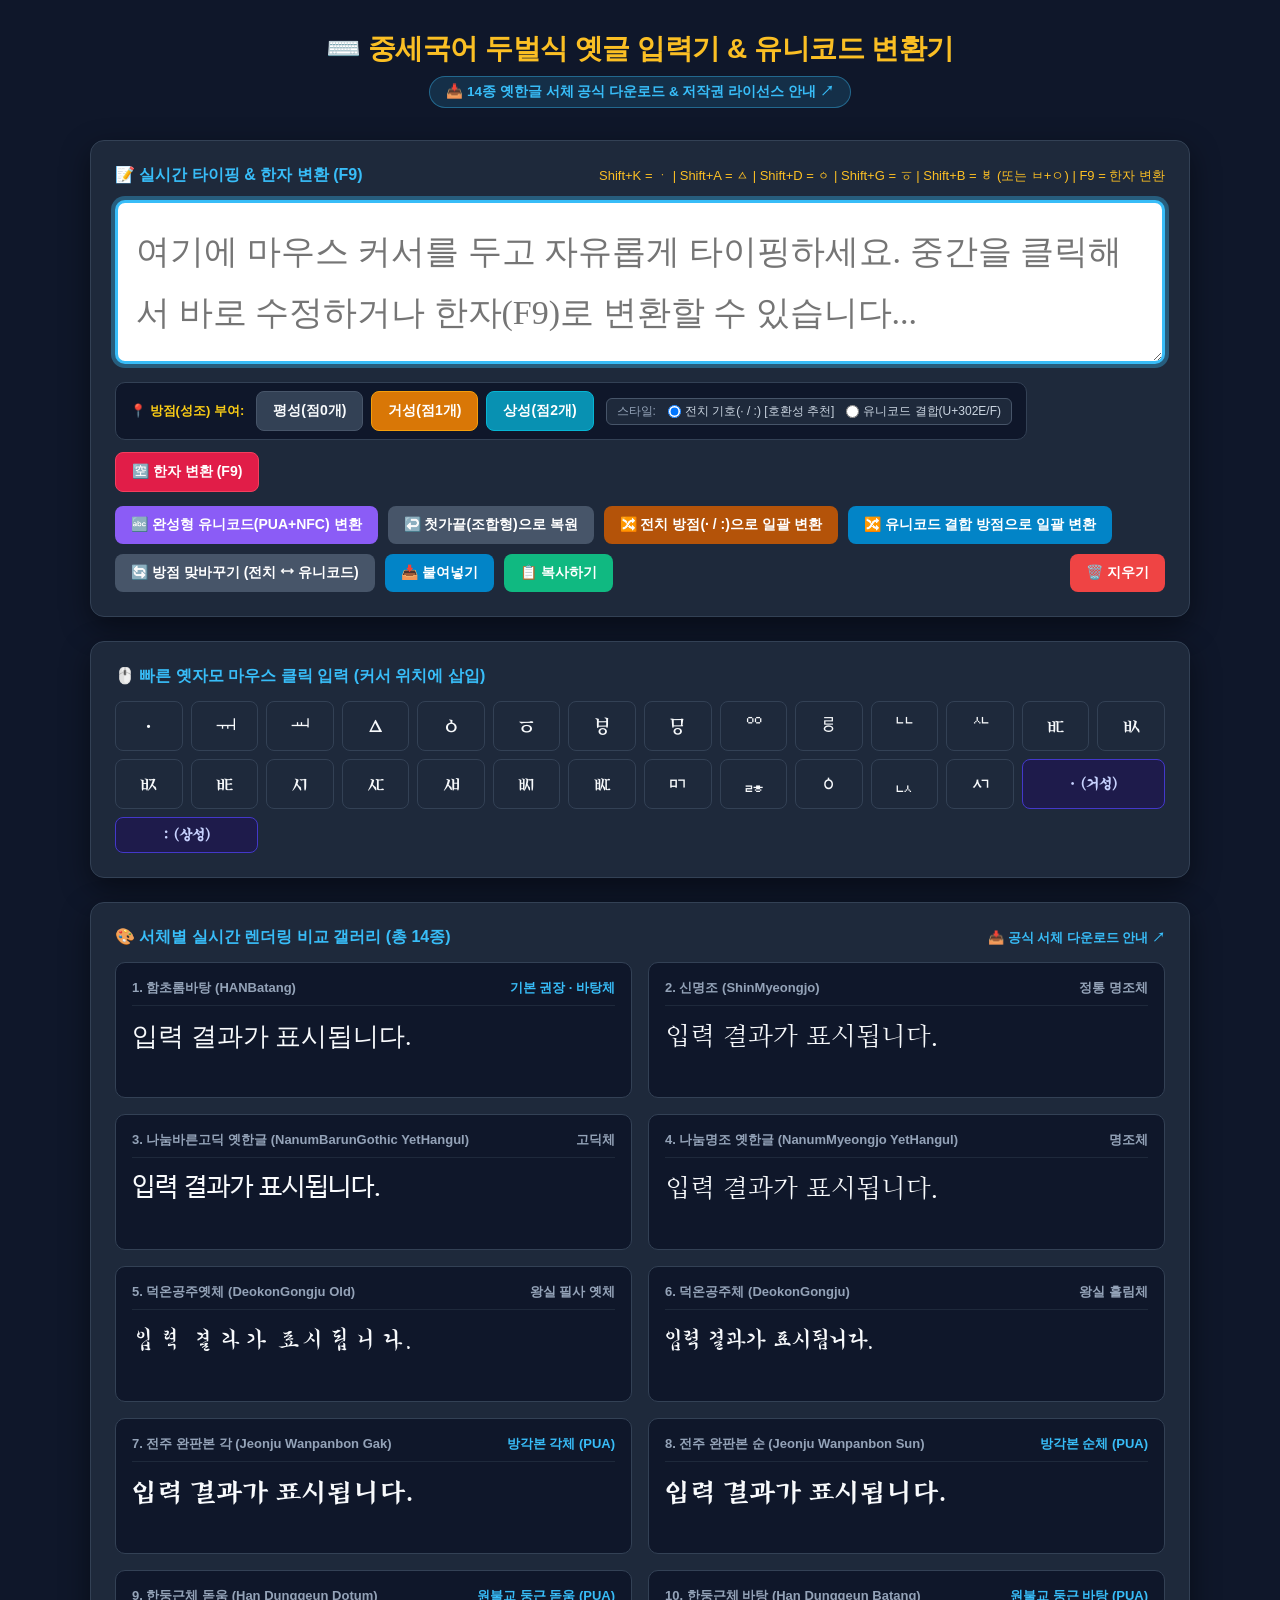
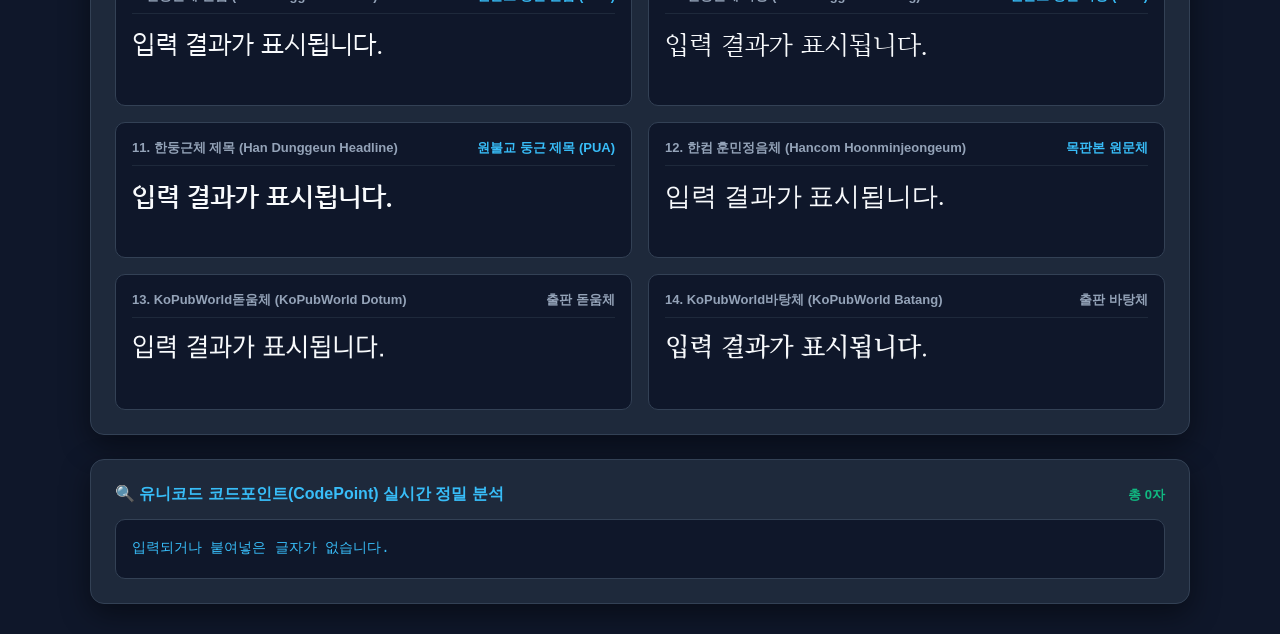
==== commit af33bed7: "feat: expand Middle Korean IME automata with 39 Choseong, 61 Jungseong, and 64 Jongseong compound ma" ====
--- a/index.html
+++ b/index.html
@@ -598,6 +598,8 @@
                         <div class="keypad-grid">
                 <!-- 1. 기본 옛자모 -->
                 <button class="key-btn" onmousedown="event.preventDefault()" onclick="insertChar('ㆍ')" title="아래아 (ㆍ)">ㆍ</button>
+                <button class="key-btn" onmousedown="event.preventDefault()" onclick="insertChar('ᆔ')" title="ㅠㅣ 복합모음 (ᆔ, ㅠ+ㅣ)">ᆔ</button>
+                <button class="key-btn" onmousedown="event.preventDefault()" onclick="insertChar('ᆈ')" title="ㅛㅣ 복합모음 (ᆈ, ㅛ+ㅣ)">ᆈ</button>
                 <button class="key-btn" onmousedown="event.preventDefault()" onclick="insertChar('ㅿ')" title="반치음 (ㅿ)">ㅿ</button>
                 <button class="key-btn" onmousedown="event.preventDefault()" onclick="insertChar('ㆁ')" title="옛이응 (ㆁ)">ㆁ</button>
                 <button class="key-btn" onmousedown="event.preventDefault()" onclick="insertChar('ㆆ')" title="여린히읗 (ㆆ)">ㆆ</button>
@@ -605,6 +607,8 @@
                 <button class="key-btn" onmousedown="event.preventDefault()" onclick="insertChar('ㅱ')" title="순경음 미음 (ㅱ)">ㅱ</button>
                 <button class="key-btn" onmousedown="event.preventDefault()" onclick="insertChar('ᅇ')" title="쌍이응 (ᅇ)">ᅇ</button>
                 <button class="key-btn" onmousedown="event.preventDefault()" onclick="insertChar('ᄛ')" title="반설음 (ᄛ)">ᄛ</button>
+                <button class="key-btn" onmousedown="event.preventDefault()" onclick="insertChar('ᄔ')" title="쌍니은 초성 (ᄔ, ㄴ+ㄴ)">ᄔ</button>
+                <button class="key-btn" onmousedown="event.preventDefault()" onclick="insertChar('ᄮ')" title="시옷니은 초성 (ᄮ, ㅅ+ㄴ)">ᄮ</button>
 
                 <!-- 2. 합용병서: ㅂ계 2자 합용병서 -->
                 <button class="key-btn" onmousedown="event.preventDefault()" onclick="insertChar('ㅳ')" title="ㅂㄷ 합용병서 (ㅳ / ᄠ)">ㅳ</button>
@@ -625,6 +629,8 @@
                 <button class="key-btn" onmousedown="event.preventDefault()" onclick="insertChar('ᇚ')" title="ㄹㅁㄱ 받침 (ᇚ)">ᇚ</button>
                 <button class="key-btn" onmousedown="event.preventDefault()" onclick="insertChar('ᇙ')" title="ㄹㆆ 이영보래 받침 (ᇙ)">ᇙ</button>
                 <button class="key-btn" onmousedown="event.preventDefault()" onclick="insertChar('ᇰ')" title="옛이응 받침 (ᇰ)">ᇰ</button>
+                <button class="key-btn" onmousedown="event.preventDefault()" onclick="insertChar('ᇇ')" title="ㄴㅅ 받침 (ᇇ, ㄴ+ㅅ)">ᇇ</button>
+                <button class="key-btn" onmousedown="event.preventDefault()" onclick="insertChar('ᇧ')" title="ㅅㄱ 받침 (ᇧ, ㅅ+ㄱ)">ᇧ</button>
 
                 <!-- 6. 방점 (성조) -->
                 <button class="key-btn tone-key" onmousedown="event.preventDefault()" onclick="insertChar('·')" title="거성 방점 (1점)">· (거성)</button>
@@ -821,6 +827,16 @@
 
     <!-- 내장형 중세국어 완성형 오토마타 & 한자 변환 엔진 -->
     <script>
+/**
+ * 중세국어 두벌식 옛글 완성형 오토마타 & 완성형 변환 & 한자 변환 엔진
+ * - [핵심 개선] 순경음 비읍(ᇦ), 순경음 미음(ᇢ) 받침(종성) 결합 및 연음 분리 완벽 지원
+ * - [핵심 개선] 받침(종성) 결합 및 연음 분리, 복합 받침 100% 무결점 보장
+ * - 윈도우 한글 IME 간섭/잔상(밑줄 글자) 차단 및 브라우저 이벤트 격리
+ * - 커서 위치 기반 자유로운 중간 타이핑 및 수정/삽입/삭제 완벽 지원
+ * - 한자 변환 (F9 / Hanja 키 및 팝업 모달) 완벽 탑재
+ * - 방점(평성·거성·상성) 선택 부여 및 전치/유니코드 양방향 변환 탑재
+ */
+
 /**
  * 중세국어 두벌식 옛글 완성형 오토마타 & 완성형 변환 & 한자 변환 엔진
  * - [핵심 개선] 순경음 비읍(ᇦ), 순경음 미음(ᇢ) 받침(종성) 결합 및 연음 분리 완벽 지원
@@ -859,7 +875,85 @@
         'ㅽ': '\u1132', 'ᄲ': '\u1132',
         'ㅴ': '\u1122', 'ᄢ': '\u1122',
         'ㅵ': '\u1123', 'ᄣ': '\u1123',
-        'ᄞ': '\u111E', 'ᄤ': '\u1124', 'ᄥ': '\u1125', 'ᄦ': '\u1126'
+        'ᄞ': '\u111E', 'ᄤ': '\u1124', 'ᄥ': '\u1125', 'ᄦ': '\u1126',
+        // [Expanded Middle Korean Mappings]
+        'ㄴㄴ': '\u1114',
+        'ᄔ': '\u1114',
+        'ㅅㄴ': '\u112E',
+        'ᄮ': '\u112E',
+        'ㅆㅅ': '\u112E',
+        'ㅆㄴ': '\u112E',
+        'ㄴㄱ': '\u1113',
+        'ᄓ': '\u1113',
+        'ㄴㄷ': '\u1115',
+        'ᄕ': '\u1115',
+        'ㄴㅂ': '\u1116',
+        'ᄖ': '\u1116',
+        'ㄴㅅ': '\u115B',
+        'ᅛ': '\u115B',
+        'ㄴㅈ': '\u115C',
+        'ᅜ': '\u115C',
+        'ㄴㅎ': '\u115D',
+        'ᅝ': '\u115D',
+        'ㄹㄴ': '\u1118',
+        'ᄘ': '\u1118',
+        'ㄹㄹ': '\u1119',
+        'ᄙ': '\u1119',
+        'ㄹㅎ': '\u111A',
+        'ᄚ': '\u111A',
+        'ㅁㅂ': '\u111C',
+        'ᄜ': '\u111C',
+        'ㅅㄹ': '\u1130',
+        'ᄰ': '\u1130',
+        'ㅅㅁ': '\u1131',
+        'ᄱ': '\u1131',
+        'ㅅㅊ': '\u1137',
+        'ᄷ': '\u1137',
+        'ㅅㅋ': '\u1138',
+        'ᄸ': '\u1138',
+        'ㅅㅌ': '\u1139',
+        'ᄹ': '\u1139',
+        'ㅅㅍ': '\u113A',
+        'ᄺ': '\u113A',
+        'ㅅㅎ': '\u113B',
+        'ᄻ': '\u113B',
+        'ㅇㄱ': '\u1141',
+        'ᅁ': '\u1141',
+        'ㅇㄷ': '\u1142',
+        'ᅂ': '\u1142',
+        'ㅇㅁ': '\u1143',
+        'ᅃ': '\u1143',
+        'ㅇㅂ': '\u1144',
+        'ᅄ': '\u1144',
+        'ㅇㅅ': '\u1145',
+        'ᅅ': '\u1145',
+        'ㅇㅿ': '\u1146',
+        'ᅆ': '\u1146',
+        'ㅇㅈ': '\u1148',
+        'ᅈ': '\u1148',
+        'ㅇㅊ': '\u1149',
+        'ᅉ': '\u1149',
+        'ㅇㅍ': '\u114B',
+        'ᅋ': '\u114B',
+        'ㄷㄱ': '\u1117',
+        'ᄗ': '\u1117',
+        'ㄷㅂ': '\uA961',
+        'ꥡ': '\uA961',
+        'ㄷㅅ': '\uA962',
+        'ꥢ': '\uA962',
+        'ㄷㅈ': '\uA963',
+        'ꥣ': '\uA963',
+        'ㄷㄹ': '\u115E',
+        'ᅞ': '\u115E',
+        'ㅂㅊ': '\u1128',
+        'ᄨ': '\u1128',
+        'ㅂㅍ': '\u112A',
+        'ᄪ': '\u112A',
+        'ㅎㅅ': '\uA97B',
+        'ꥻ': '\uA97B',
+        'ㅅㅂㄱ': '\u1133',
+        'ᄳ': '\u1133',
+    
     };
 
     const JUNG_MAP = {
@@ -867,7 +961,125 @@
         'ㅔ': '\u1166', 'ㅕ': '\u1167', 'ㅖ': '\u1168', 'ㅗ': '\u1169', 'ㅘ': '\u116A',
         'ㅙ': '\u116B', 'ㅚ': '\u116C', 'ㅛ': '\u116D', 'ㅜ': '\u116E', 'ㅝ': '\u116F',
         'ㅞ': '\u1170', 'ㅟ': '\u1171', 'ㅠ': '\u1172', 'ㅡ': '\u1173', 'ㅢ': '\u1174',
-        'ㅣ': '\u1175', 'ㆍ': '\u119E', 'ᆢ': '\u11A2', 'ᆡ': '\u11A1'
+        'ㅣ': '\u1175', 'ㆍ': '\u119E', 'ᆢ': '\u11A2', 'ᆡ': '\u11A1',
+        // [Expanded Middle Korean Mappings]
+        'ㅠㅣ': '\u1194',
+        'ᆔ': '\u1194',
+        'ㅛㅣ': '\u1188',
+        'ᆈ': '\u1188',
+        'ㅗㅕ': '\u1188',
+        'ㅠㅕ': '\u1191',
+        'ᆑ': '\u1191',
+        'ㅠㅡ': '\u1191',
+        'ㅠㅖ': '\u1192',
+        'ᆒ': '\u1192',
+        'ㅠㅡㅣ': '\u1192',
+        'ㅠㅏ': '\u118E',
+        'ᆎ': '\u118E',
+        'ㅠㅓ': '\u118F',
+        'ᆏ': '\u118F',
+        'ㅠㅔ': '\u1190',
+        'ᆐ': '\u1190',
+        'ㅠㅐ': '\u118B',
+        'ᆋ': '\u118B',
+        'ㅠㅜ': '\u1193',
+        'ᆓ': '\u1193',
+        'ㅛㅗ': '\u1182',
+        'ᆂ': '\u1182',
+        'ㅛㅏ': '\uD7B2',
+        'ힲ': '\uD7B2',
+        'ㅛㅑ': '\u1184',
+        'ᆄ': '\u1184',
+        'ㅛㅒ': '\u1185',
+        'ᆅ': '\u1185',
+        'ㅛㅐ': '\uD7B3',
+        'ힳ': '\uD7B3',
+        'ㅛㅓ': '\u1187',
+        'ᆇ': '\u1187',
+        'ㅛㅕ': '\u1186',
+        'ᆆ': '\u1186',
+        'ㅜㅏ': '\u1189',
+        'ᆉ': '\u1189',
+        'ㅜㅕ': '\uD7B5',
+        'ힵ': '\uD7B5',
+        'ㅜㅖ': '\u118C',
+        'ᆌ': '\u118C',
+        'ㅜㅐ': '\u118A',
+        'ᆊ': '\u118A',
+        'ㅜㅜ': '\u118D',
+        'ᆍ': '\u118D',
+        'ㅗㅓ': '\u117F',
+        'ᅿ': '\u117F',
+        'ㅗㅗ': '\u1182',
+        'ㅗㅑ': '\u11A6',
+        'ᆦ': '\u11A6',
+        'ㅗㅒ': '\u11A7',
+        'ᆧ': '\u11A7',
+        'ㅗㅔ': '\u1180',
+        'ᆀ': '\u1180',
+        'ㅗㅜ': '\u1183',
+        'ᆃ': '\u1183',
+        'ㅓㅡ': '\u117C',
+        'ᅼ': '\u117C',
+        'ㅓㅜ': '\u117B',
+        'ᅻ': '\u117B',
+        'ㅓㅗ': '\u117A',
+        'ᅺ': '\u117A',
+        'ㅏㅗ': '\u1176',
+        'ᅶ': '\u1176',
+        'ㅏㅜ': '\u1177',
+        'ᅷ': '\u1177',
+        'ㅏㅡ': '\u11A3',
+        'ᆣ': '\u11A3',
+        'ㅑㅗ': '\u1178',
+        'ᅸ': '\u1178',
+        'ㅑㅜ': '\u11A4',
+        'ᆤ': '\u11A4',
+        'ㅕㅜ': '\u117E',
+        'ᅾ': '\u117E',
+        'ㅕㅗ': '\u117D',
+        'ᅽ': '\u117D',
+        'ㅡㅡ': '\u1196',
+        'ᆖ': '\u1196',
+        'ㅡㅜ': '\u1195',
+        'ᆕ': '\u1195',
+        'ㅡㆍ': '\u1198',
+        'ᆘ': '\u1198',
+        'ㅡㆍㅣ': '\u1199',
+        'ᆙ': '\u1199',
+        'ㅡㅏ': '\uD7B9',
+        'ힹ': '\uD7B9',
+        'ㅡㅓ': '\uD7BA',
+        'ힺ': '\uD7BA',
+        'ㅡㅔ': '\uD7BB',
+        'ힻ': '\uD7BB',
+        'ㅡㅗ': '\uD7BC',
+        'ힼ': '\uD7BC',
+        'ㅣㅏ': '\u1198',
+        'ㅣㅑ': '\u1199',
+        'ㅣㅜ': '\u119B',
+        'ᆛ': '\u119B',
+        'ㅣㅕ': '\uD7BF',
+        'ힿ': '\uD7BF',
+        'ㅣㅖ': '\uD7C0',
+        'ퟀ': '\uD7C0',
+        'ㅣㅠ': '\uD7C3',
+        'ퟃ': '\uD7C3',
+        'ㅣㅗ': '\u119A',
+        'ᆚ': '\u119A',
+        'ㅣㅛ': '\uD7C2',
+        'ퟂ': '\uD7C2',
+        'ㅣㅡ': '\u119C',
+        'ᆜ': '\u119C',
+        'ㅣㆍ': '\u119D',
+        'ᆝ': '\u119D',
+        'ㆍㅓ': '\u119F',
+        'ᆟ': '\u119F',
+        'ㆍㅏ': '\uD7C5',
+        'ퟅ': '\uD7C5',
+        'ㆍㅔ': '\uD7C6',
+        'ퟆ': '\uD7C6',
+    
     };
 
     const JONG_MAP = {
@@ -883,7 +1095,128 @@
         'ㅱ': '\u11E2', 'ᇢ': '\u11E2', 'ㅁㅇ': '\u11E2', // 순경음 미음 받침 (ᇢ)
         'ㄹㆆ': '\u11D9', 'ㄹㅎ': '\u11B6', 'ㄹㅿ': '\u11EB', 'ㄹㆁ': '\u11F0',
         'ㅁㅅ': '\u11DD', 'ㅂㅅ': '\u11B9', 'ㅂㄹ': '\u11DF',
-        'ᇹ': '\u11F9', 'ᇫ': '\u11EB', 'ᇰ': '\u11F0', 'ᇝ': '\u11DD', 'ᇟ': '\u11DF', 'ᇙ': '\u11D9', 'ᇚ': '\u11DA'
+        'ᇹ': '\u11F9', 'ᇫ': '\u11EB', 'ᇰ': '\u11F0', 'ᇝ': '\u11DD', 'ᇟ': '\u11DF', 'ᇙ': '\u11D9', 'ᇚ': '\u11DA',
+        // [Expanded Middle Korean Mappings]
+        'ㄴㅅ': '\u11C7',
+        'ᇇ': '\u11C7',
+        'ㅅㄱ': '\u11E7',
+        'ᇧ': '\u11E7',
+        'ㄴㄱ': '\u11C3',
+        'ᇃ': '\u11C3',
+        'ㄴㄷ': '\u11C6',
+        'ᇆ': '\u11C6',
+        'ㄴㅂ': '\u11C6',
+        'ㄴㅿ': '\u11C8',
+        'ᇈ': '\u11C8',
+        'ㄴㅌ': '\u11C9',
+        'ᇉ': '\u11C9',
+        'ㄴㅊ': '\uD7CC',
+        'ퟌ': '\uD7CC',
+        'ㄴㄴ': '\u11FF',
+        'ᇿ': '\u11FF',
+        'ㅅㄷ': '\u11E8',
+        'ᇨ': '\u11E8',
+        'ㅅㄹ': '\u11E9',
+        'ᇩ': '\u11E9',
+        'ㅅㅂ': '\u11EA',
+        'ᇪ': '\u11EA',
+        'ㅅㅊ': '\uD7F0',
+        'ퟰ': '\uD7F0',
+        'ㅅㅌ': '\uD7F1',
+        'ퟱ': '\uD7F1',
+        'ㅅㅎ': '\uD7F2',
+        'ퟲ': '\uD7F2',
+        'ㅅㅅ': '\u11F1',
+        'ᇱ': '\u11F1',
+        'ㅅㅈ': '\uD7EF',
+        'ퟯ': '\uD7EF',
+        'ㄹㄴ': '\u11CD',
+        'ᇍ': '\u11CD',
+        'ㄹㄷ': '\u11D0',
+        'ᇐ': '\u11D0',
+        'ㄹㄹ': '\u11D0',
+        'ㄹㅈ': '\u11D5',
+        'ᇕ': '\u11D5',
+        'ㄹㅋ': '\u11D8',
+        'ᇘ': '\u11D8',
+        'ㄹㅆ': '\u11D6',
+        'ᇖ': '\u11D6',
+        'ㄹㅂㅅ': '\u11D3',
+        'ᇓ': '\u11D3',
+        'ㄹㅂㅍ': '\uD7DA',
+        'ퟚ': '\uD7DA',
+        'ㄹㅂㅎ': '\u11D4',
+        'ᇔ': '\u11D4',
+        'ㄹㅸ': '\u11D5',
+        'ㅁㄴ': '\uD7DE',
+        'ퟞ': '\uD7DE',
+        'ㅁㄹ': '\u11DC',
+        'ᇜ': '\u11DC',
+        'ㅁㅂ': '\u11DE',
+        'ᇞ': '\u11DE',
+        'ㅁㅎ': '\u11E1',
+        'ᇡ': '\u11E1',
+        'ㅁㅊ': '\u11E0',
+        'ᇠ': '\u11E0',
+        'ㅁㅁ': '\uD7E0',
+        'ퟠ': '\uD7E0',
+        'ㅁㅿ': '\u11DF',
+        'ᇟ': '\u11DF',
+        'ㅂㅍ': '\u11E4',
+        'ᇤ': '\u11E4',
+        'ㅂㅎ': '\u11E5',
+        'ᇥ': '\u11E5',
+        'ㅂㄷ': '\uD7E3',
+        'ퟣ': '\uD7E3',
+        'ㅂㅈ': '\uD7E8',
+        'ퟨ': '\uD7E8',
+        'ㅂㅁ': '\uD7E5',
+        'ퟥ': '\uD7E5',
+        'ㅂㅊ': '\uD7E9',
+        'ퟩ': '\uD7E9',
+        'ㅂㅂ': '\uD7E6',
+        'ퟦ': '\uD7E6',
+        'ㄷㅌ': '\uD7D4',
+        'ퟔ': '\uD7D4',
+        'ㄷㄱ': '\u11CA',
+        'ᇊ': '\u11CA',
+        'ㄷㅊ': '\uD7D3',
+        'ퟓ': '\uD7D3',
+        'ㄷㅂ': '\uD7CF',
+        'ퟏ': '\uD7CF',
+        'ㄷㅅ': '\uD7D0',
+        'ퟐ': '\uD7D0',
+        'ㄷㄷ': '\uD7CD',
+        'ퟍ': '\uD7CD',
+        'ㅎㄴ': '\u11F5',
+        'ᇵ': '\u11F5',
+        'ㅎㄹ': '\u11F6',
+        'ᇶ': '\u11F6',
+        'ㅎㅁ': '\u11F7',
+        'ᇷ': '\u11F7',
+        'ㅎㅂ': '\u11F8',
+        'ᇸ': '\u11F8',
+        'ㄱㄹ': '\u11C3',
+        'ㄱㅋ': '\u11FD',
+        'ᇽ': '\u11FD',
+        'ㄱㅎ': '\u11FE',
+        'ᇾ': '\u11FE',
+        'ㄱㅊ': '\u11FC',
+        'ᇼ': '\u11FC',
+        'ㄱㅂ': '\u11FB',
+        'ᇻ': '\u11FB',
+        'ㄱㄴ': '\u11FA',
+        'ᇺ': '\u11FA',
+        'ㆁㅎ': '\uD7F6',
+        'ퟶ': '\uD7F6',
+        'ㆁㅅ': '\u11F1',
+        'ㆁㄱ': '\u11EC',
+        'ᇬ': '\u11EC',
+        'ㅆㄱ': '\uD7EC',
+        'ퟬ': '\uD7EC',
+        'ㅆㄷ': '\uD7ED',
+        'ퟭ': '\uD7ED',
+    
     };
 
     const NORMAL_KEYS = {
@@ -910,14 +1243,118 @@
         'ㅂㅅ': 'ㅂㅅ', 'ㅂㄷ': 'ㅂㄷ', 'ㅂㄱ': 'ㅂㄱ', 'ㅂㅈ': 'ㅂㅈ', 'ㅂㅌ': 'ㅂㅌ', 'ㅂㅇ': 'ㅂㅇ',
         'ㅁㅇ': 'ㅁㅇ', 'ㅍㅇ': 'ㅍㅇ', 'ㅃㅇ': 'ㅃㅇ', 'ㅅㄱ': 'ㅅㄱ', 'ㅅㄷ': 'ㅅㄷ', 'ㅅㅂ': 'ㅅㅂ',
         'ㅅㅈ': 'ㅅㅈ', 'ㅎㅎ': 'ㅎㅎ',
-        'ㅂㅅㄱ': 'ㅂㅅㄱ', 'ㅂㅅㄷ': 'ㅂㅅㄷ', 'ㅂㅅㅂ': 'ㅂㅅㅂ', 'ㅂㅅㅅ': 'ㅂㅅㅅ', 'ㅂㅅㅈ': 'ㅂㅅㅈ'
+        'ㅂㅅㄱ': 'ㅂㅅㄱ', 'ㅂㅅㄷ': 'ㅂㅅㄷ', 'ㅂㅅㅂ': 'ㅂㅅㅂ', 'ㅂㅅㅅ': 'ㅂㅅㅅ', 'ㅂㅅㅈ': 'ㅂㅅㅈ',
+        // [Expanded Middle Korean Mappings]
+        'ㄴㄴ': '\u3134\u3134',
+        'ㅅㄴ': '\u3145\u3134',
+        'ㅆㅅ': '\u3145\u3134',
+        'ㅆㄴ': '\u3145\u3134',
+        'ㄴㄱ': '\u3134\u3131',
+        'ㄴㄷ': '\u3134\u3137',
+        'ㄴㅂ': '\u3134\u3142',
+        'ㄴㅅ': '\u3134\u3145',
+        'ㄴㅈ': '\u3134\u3148',
+        'ㄴㅎ': '\u3134\u314E',
+        'ㄹㄴ': '\u3139\u3134',
+        'ㄹㄹ': '\u3139\u3139',
+        'ㄹㅎ': '\u3139\u314E',
+        'ㅁㅂ': '\u3141\u3142',
+        'ㅅㄹ': '\u3145\u3139',
+        'ㅅㅁ': '\u3145\u3141',
+        'ㅅㅊ': '\u3145\u314A',
+        'ㅅㅋ': '\u3145\u314B',
+        'ㅅㅌ': '\u3145\u314C',
+        'ㅅㅍ': '\u3145\u314D',
+        'ㅅㅎ': '\u3145\u314E',
+        'ㅇㄱ': '\u3147\u3131',
+        'ㅇㄷ': '\u3147\u3137',
+        'ㅇㅁ': '\u3147\u3141',
+        'ㅇㅂ': '\u3147\u3142',
+        'ㅇㅅ': '\u3147\u3145',
+        'ㅇㅿ': '\u3147\u317F',
+        'ㅇㅈ': '\u3147\u3148',
+        'ㅇㅊ': '\u3147\u314A',
+        'ㅇㅍ': '\u3147\u314D',
+        'ㄷㄱ': '\u3137\u3131',
+        'ㄷㅂ': '\u3137\u3142',
+        'ㄷㅅ': '\u3137\u3145',
+        'ㄷㅈ': '\u3137\u3148',
+        'ㄷㄹ': '\u3137\u3139',
+        'ㅂㅊ': '\u3142\u314A',
+        'ㅂㅍ': '\u3142\u314D',
+        'ㅎㅅ': '\u314E\u3145',
+        'ㅅㅂㄱ': '\u3145\u3142\u3131',
+    
     };
 
     const JUNG_COMBINE = {
         'ㅗㅏ': 'ㅘ', 'ㅗㅐ': 'ㅙ', 'ㅗㅣ': 'ㅚ',
         'ㅜㅓ': 'ㅝ', 'ㅜㅔ': 'ㅞ', 'ㅜㅣ': 'ㅟ',
         'ㅡㅣ': 'ㅢ',
-        'ㆍㆍ': 'ᆢ', 'ㆍㅣ': 'ᆡ'
+        'ㆍㆍ': 'ᆢ', 'ㆍㅣ': 'ᆡ',
+        // [Expanded Middle Korean Mappings]
+        'ㅠㅣ': '\u3160\u3163',
+        'ㅛㅣ': '\u315B\u3163',
+        'ㅗㅕ': '\u315B\u3163',
+        'ㅠㅕ': '\u3160\u3155',
+        'ㅠㅡ': '\u3160\u3161',
+        'ㅠㅖ': '\u3160\u3156',
+        'ㅠㅡㅣ': '\u3160\u3161\u3163',
+        'ㅠㅏ': '\u3160\u314F',
+        'ㅠㅓ': '\u3160\u3153',
+        'ㅠㅔ': '\u3160\u3154',
+        'ㅠㅐ': '\u3160\u3150',
+        'ㅠㅜ': '\u3160\u315C',
+        'ㅛㅗ': '\u315B\u3157',
+        'ㅛㅏ': '\u315B\u314F',
+        'ㅛㅑ': '\u315B\u3151',
+        'ㅛㅒ': '\u315B\u3152',
+        'ㅛㅐ': '\u315B\u3150',
+        'ㅛㅓ': '\u315B\u3153',
+        'ㅛㅕ': '\u315B\u3155',
+        'ㅜㅏ': '\u315C\u314F',
+        'ㅜㅕ': '\u315C\u3155',
+        'ㅜㅖ': '\u315C\u3156',
+        'ㅜㅐ': '\u315C\u3150',
+        'ㅜㅜ': '\u315C\u315C',
+        'ㅗㅓ': '\u3157\u3153',
+        'ㅗㅗ': '\u3157\u3157',
+        'ㅗㅑ': '\u3157\u3151',
+        'ㅗㅒ': '\u3157\u3152',
+        'ㅗㅔ': '\u3157\u3154',
+        'ㅗㅜ': '\u3157\u315C',
+        'ㅓㅡ': '\u3153\u3161',
+        'ㅓㅜ': '\u3153\u315C',
+        'ㅓㅗ': '\u3153\u3157',
+        'ㅏㅗ': '\u314F\u3157',
+        'ㅏㅜ': '\u314F\u315C',
+        'ㅏㅡ': '\u314F\u3161',
+        'ㅑㅗ': '\u3151\u3157',
+        'ㅑㅜ': '\u3151\u315C',
+        'ㅕㅜ': '\u3155\u315C',
+        'ㅕㅗ': '\u3155\u3157',
+        'ㅡㅡ': '\u3161\u3161',
+        'ㅡㅜ': '\u3161\u315C',
+        'ㅡㆍ': '\u3161\u318D',
+        'ㅡㆍㅣ': '\u3161\u318D\u3163',
+        'ㅡㅏ': '\u3161\u314F',
+        'ㅡㅓ': '\u3161\u3153',
+        'ㅡㅔ': '\u3161\u3154',
+        'ㅡㅗ': '\u3161\u3157',
+        'ㅣㅏ': '\u3163\u314F',
+        'ㅣㅑ': '\u3163\u3151',
+        'ㅣㅜ': '\u3163\u315C',
+        'ㅣㅕ': '\u3163\u3155',
+        'ㅣㅖ': '\u3163\u3156',
+        'ㅣㅠ': '\u3163\u3160',
+        'ㅣㅗ': '\u3163\u3157',
+        'ㅣㅛ': '\u3163\u315B',
+        'ㅣㅡ': '\u3163\u3161',
+        'ㅣㆍ': '\u3163\u318D',
+        'ㆍㅓ': '\u318D\u3153',
+        'ㆍㅏ': '\u318D\u314F',
+        'ㆍㅔ': '\u318D\u3154',
+    
     };
 
     const JONG_COMBINE = {
@@ -928,7 +1365,73 @@
         'ㅁㅅ': 'ㅁㅅ', 'ㅂㅅ': 'ㅄ', 'ㅂㄹ': 'ㅂㄹ',
         // 순경음 복합 종성 (ㅂ+ㅇ -> ㅸ/ᇦ, ㅁ+ㅇ -> ㅱ/ᇢ)
         'ㅂㅇ': 'ㅸ',
-        'ㅁㅇ': 'ㅱ'
+        'ㅁㅇ': 'ㅱ',
+        // [Expanded Middle Korean Mappings]
+        'ㄴㅅ': '\u3134\u3145',
+        'ㅅㄱ': '\u3145\u3131',
+        'ㄴㄱ': '\u3134\u3131',
+        'ㄴㄷ': '\u3134\u3137',
+        'ㄴㅂ': '\u3134\u3142',
+        'ㄴㅿ': '\u3134\u317F',
+        'ㄴㅌ': '\u3134\u314C',
+        'ㄴㅊ': '\u3134\u314A',
+        'ㄴㄴ': '\u3134\u3134',
+        'ㅅㄷ': '\u3145\u3137',
+        'ㅅㄹ': '\u3145\u3139',
+        'ㅅㅂ': '\u3145\u3142',
+        'ㅅㅊ': '\u3145\u314A',
+        'ㅅㅌ': '\u3145\u314C',
+        'ㅅㅎ': '\u3145\u314E',
+        'ㅅㅅ': '\u3145\u3145',
+        'ㅅㅈ': '\u3145\u3148',
+        'ㄹㄴ': '\u3139\u3134',
+        'ㄹㄷ': '\u3139\u3137',
+        'ㄹㄹ': '\u3139\u3139',
+        'ㄹㅈ': '\u3139\u3148',
+        'ㄹㅋ': '\u3139\u314B',
+        'ㄹㅆ': '\u3139\u3146',
+        'ㄹㅂㅅ': '\u3139\u3142\u3145',
+        'ㄹㅂㅍ': '\u3139\u3142\u314D',
+        'ㄹㅂㅎ': '\u3139\u3142\u314E',
+        'ㄹㅸ': '\u3139\u3178',
+        'ㅁㄱ': '\u3141\u3131',
+        'ㅁㄴ': '\u3141\u3134',
+        'ㅁㄹ': '\u3141\u3139',
+        'ㅁㅂ': '\u3141\u3142',
+        'ㅁㅎ': '\u3141\u314E',
+        'ㅁㅊ': '\u3141\u314A',
+        'ㅁㅁ': '\u3141\u3141',
+        'ㅁㅿ': '\u3141\u317F',
+        'ㅂㄹ': '\u3142\u3139',
+        'ㅂㅍ': '\u3142\u314D',
+        'ㅂㅎ': '\u3142\u314E',
+        'ㅂㄷ': '\u3142\u3137',
+        'ㅂㅈ': '\u3142\u3148',
+        'ㅂㅁ': '\u3142\u3141',
+        'ㅂㅊ': '\u3142\u314A',
+        'ㅂㅂ': '\u3142\u3142',
+        'ㄷㅌ': '\u3137\u314C',
+        'ㄷㄱ': '\u3137\u3131',
+        'ㄷㅊ': '\u3137\u314A',
+        'ㄷㅂ': '\u3137\u3142',
+        'ㄷㅅ': '\u3137\u3145',
+        'ㄷㄷ': '\u3137\u3137',
+        'ㅎㄴ': '\u314E\u3134',
+        'ㅎㄹ': '\u314E\u3139',
+        'ㅎㅁ': '\u314E\u3141',
+        'ㅎㅂ': '\u314E\u3142',
+        'ㄱㄹ': '\u3131\u3139',
+        'ㄱㅋ': '\u3131\u314B',
+        'ㄱㅎ': '\u3131\u314E',
+        'ㄱㅊ': '\u3131\u314A',
+        'ㄱㅂ': '\u3131\u3142',
+        'ㄱㄴ': '\u3131\u3134',
+        'ㆁㅎ': '\u3181\u314E',
+        'ㆁㅅ': '\u3181\u3145',
+        'ㆁㄱ': '\u3181\u3131',
+        'ㅆㄱ': '\u3146\u3131',
+        'ㅆㄷ': '\u3146\u3137',
+    
     };
 
     const PUA_TO_JAMO = {"":"가ᇿ","":"가ᇇ","":"가ᇊ","":"가ᇍ","":"가ᇎ","":"가ᇐ","":"가ퟛ","":"가ᇙ","":"가ᇝ","":"가ᇡ","":"가ᇢ","":"가ᇤ","":"가ᇥ","":"가ᇦ","":"가ᇧ","":"가ᇪ","":"가ퟰ","":"가ퟱ","":"가ᇫ","":"가ᇱ","":"가ᇰ","":"가ᇱ","":"가ᇹ","":"ᄀᅶ","":"ᄀᅷ","":"개ᇍ","":"개ퟛ","":"개ᇰ","":"갸ᇢ","":"갸ᇦ","":"갸ᇰ","":"갸ᇹ","":"ᄀᅸ","":"거ᇇ","":"거ᇐ","":"거ᇙ","":"거ᇝ","":"거ᇢ","":"거ᇣ","":"거ᇦ","":"거ᇧ","":"거ퟰ","":"거ퟲ","":"거ᇫ","":"거ᇰ","":"거ᇹ","":"ᄀᅼ","":"ᄀᅼᆫ","":"ᄀᅼᆯ","":"ᄀᅼᆷ","":"게ᇰ","":"겨ퟔ","":"겨ᇙ","":"겨ᇢ","":"겨ퟩ","":"겨ᇧ","":"겨ퟰ","":"겨ퟱ","":"겨ퟲ","":"겨ᇫ","":"겨ᇰ","":"겨ᇱ","":"겨ᇹ","":"계ᇰ","":"고ᇐ","":"고ퟚ","":"고ᇖ","":"고ᇙ","":"고ᇚ","":"고ᇝ","":"고ᇢ","":"고ᇦ","":"고ퟰ","":"고ᇫ","":"고ᇰ","":"고ᇱ","":"고ᇷ","":"고ᇸ","":"과ᇇ","":"과ᇙ","":"과ᇰ","":"과ᇹ","":"ᄀᆦ","":"ᄀᆦᆼ","":"ᄀᅿ","":"ᄀᅿᆫ","":"ᄀᅿᆯ","":"ᄀᆂ","":"ᄀᆂᆯ","":"괴ᇰ","":"교ᇙ","":"교ᇢ","":"교ᇰ","":"ᄀힲ","":"ᄀힳ","":"ᄀힳᆯ","":"ᄀᆄ","":"ᄀᆅ","":"ᄀᆅᆯ","":"ᄀᆅᆰ","":"ᄀᆈ","":"ᄀᆈᆫ","":"구ᇽ","":"구ᇇ","":"구ᇍ","":"구ᇐ","":"구ᇙ","":"구ᇚ","":"구ᇝ","":"구ᇢ","":"구ᇦ","":"구ᇬ","":"구ᇰ","":"구ᇬ","":"구ᇶ","":"구ᇹ","":"ᄀᆉ","":"ᄀᆉᆫ","":"ᄀᆉᆷ","":"ᄀᆉᆼ","":"ᄀᆊ","":"궈ᇇ","":"궈ᇙ","":"궈ᇹ","":"ᄀᆋ","":"ᄀᆋᆫ","":"ᄀힵ","":"ᄀᆌ","":"ᄀᆍ","":"ᄀᆍᆯ","":"귀ᇰ","":"귀ᇹ","":"규ᇙ","":"규ᇢ","":"규ᇰ","":"규ᇹ","":"ᄀᆎ","":"ᄀᆎᆫ","":"ᄀᆏ","":"ᄀᆏᆫ","":"ᄀᆑ","":"ᄀᆑᆨ","":"ᄀᆑᆫ","":"ᄀᆑᆯ","":"ᄀᆑᇙ","":"ᄀᆑᆼ","":"ᄀᆑᇰ","":"ᄀᆑᇹ","":"ᄀᆒ","":"ᄀᆒᆯ","":"ᄀᆒᆰ","":"ᄀᆒᆼ","":"ᄀᆔ","":"ᄀᆔᆨ","":"ᄀᆔᆯ","":"ᄀᆔᇙ","":"ᄀᆔᆼ","":"ᄀᆔᇰ","":"그ᇇ","":"그ퟌ","":"그ᇉ","":"그ퟓ","":"그ퟔ","":"그ᇍ","":"그ᇐ","":"그ᇙ","":"그ᇚ","":"그ᇝ","":"그ᇟ","":"그ᇡ","":"그ᇢ","":"그ퟰ","":"그ᇫ","":"그ᇰ","":"그ᇹ","":"ᄀힺ","":"ᄀힻ","":"ᄀᆕ","":"ᄀᆖ","":"긔ᇙ","":"긔ᇹ","":"기ᇊ","":"기ퟍ","":"기ᇍ","":"기ᇐ","":"기ᇙ","":"기ퟜ","":"기ᇠ","":"기ᇢ","":"기ퟦ","":"기ퟨ","":"기ᇤ","":"기ᇥ","":"기ᇦ","":"기ᇧ","":"기ퟬ","":"기ퟰ","":"기ᇫ","":"기ᇰ","":"기ᇹ","":"ᄀᆘ","":"ᄀᆙ","":"ᄀᆙᆫ","":"ᄀᆙᆼ","":"ᄀힿ","":"ᄀퟀ","":"ᄀퟂ","":"ᄀᆛ","":"ᄀퟃ","":"ᄀퟃᆫ","":"ᄀᆜ","":"ᄀퟄ","":"ᄀᆝ","":"ᄀᆞ","":"ᄀᆞᆨ","":"ᄀᆞᆩ","":"ᄀᆞᆫ","":"ᄀᆞᆮ","":"ᄀᆞퟏ","":"ᄀᆞᆯ","":"ᄀᆞᆰ","":"ᄀᆞᇍ","":"ᄀᆞᇐ","":"ᄀᆞᆱ","":"ᄀᆞᆲ","":"ᄀᆞᇓ","":"ᄀᆞퟚ","":"ᄀᆞᇕ","":"ᄀᆞᆳ","":"ᄀᆞᆵ","":"ᄀᆞᆶ","":"ᄀᆞᇙ","":"ᄀᆞᆷ","":"ᄀᆞᇢ","":"ᄀᆞᆸ","":"ᄀᆞᇣ","":"ᄀᆞᇦ","":"ᄀᆞᆺ","":"ᄀᆞᇧ","":"ᄀᆞᇪ","":"ᄀᆞᇫ","":"ᄀᆞᆼ","":"ᄀᆞᇰ","":"ᄀᆞᇱ","":"ᄀᆞᆽ","":"ᄀᆞᆾ","":"ᄀᆞᇀ","":"ᄀᆞᇂ","":"ᄀᆟ","":"ᄀᆟᆫ","":"ᄀᆟᆼ","":"ᄀᆡ","":"ᄀᆡᆨ","":"ᄀᆡᆫ","":"ᄀᆡᆯ","":"ᄀᆡᆷ","":"ᄀᆡᆸ","":"ᄀᆡᆺ","":"ᄀᆡᆼ","":"ᄀᆡᇰ","":"ᄀᆡᇱ","":"까ᇰ","":"ᄁᅶ","":"꺄ᇢ","":"꺼ᇙ","":"꺼ᇢ","":"꺼ᇦ","":"꺼ᇬ","":"꺼ᇭ","":"ᄁᅻ","":"껴ᇰ","":"꼬ᇢ","":"꼬ᇰ","":"꽈ᇰ","":"꾜ᇢ","":"꾜ᇰ","":"ᄁᆈ","":"꾸ᇙ","":"꾸ᇚ","":"꾸ᇢ","":"꾸ᇰ","":"ᄁᆉ","":"꿔ᇙ","":"꿔ᇰ","":"ᄁힵ","":"ᄁᆌ","":"뀨ᇙ","":"뀨ᇢ","":"뀨ᇰ","":"ᄁᆑ","":"ᄁᆑᆫ","":"ᄁᆑᆼ","":"ᄁᆑᇰ","":"ᄁᆑᇹ","":"ᄁᆔ","":"ᄁᆔᆼ","":"끄ᇙ","":"끄ᇰ","":"끄ᇶ","":"끠ᇰ","":"끼ᇢ","":"끼ᇰ","":"끼ᇹ","":"ᄁᆘ","":"ᄁᆞ","":"ᄁᆡ","":"ᅚᅥ","":"ᅚᅳ","":"나ᇄ","":"나ᇇ","":"나ퟏ","":"나ᇍ","":"나ᇐ","":"나ᇙ","":"나ᇚ","":"나ᇜ","":"나ᇝ","":"나ᇢ","":"나ᇦ","":"나ᇧ","":"나ᇪ","":"나ퟯ","":"나ퟲ","":"나ᇫ","":"나ᇬ","":"나ᇰ","":"나ퟷ","":"나ퟸ","":"나ᇵ","":"나ᇹ","":"ᄂᅶ","":"ᄂᅷ","":"내ퟏ","":"내ᇙ","":"내ퟣ","":"내ᇣ","":"냐ᇢ","":"냐ᇰ","":"ᄂᅸ","":"너ᇐ","":"너ᇚ","":"너ᇛ","":"너ᇝ","":"너ᇣ","":"너ᇥ","":"너ᇩ","":"너ퟲ","":"너ᇰ","":"ᄂᅻ","":"ᄂᅻᆷ","":"ᄂᅺ","":"ᄂᅺᆨ","":"ᄂᅺᇂ","":"녀ᇽ","":"녀ᇾ","":"녀ᇅ","":"녀ᇿ","":"녀ᇇ","":"녀ᇙ","":"녀ᇧ","":"녀ퟲ","":"녀ᇰ","":"녀ᇹ","":"노ᇍ","":"노ᇐ","":"노ᇙ","":"노ᇢ","":"노ᇤ","":"노ᇥ","":"노ᇦ","":"노ퟲ","":"노ᇫ","":"노ᇰ","":"노ퟶ","":"노ᇳ","":"놔ᇙ","":"ᄂᅿ","":"뇌ᇰ","":"뇨ᇙ","":"뇨ᇢ","":"뇨ᇰ","":"ᄂힲ","":"ᄂힲᆼ","":"ᄂᆈ","":"누ᇆ","":"누ᇇ","":"누ᇈ","":"누ᇐ","":"누ᇝ","":"누ᇢ","":"누ᇦ","":"누ᇵ","":"ᄂᆉ","":"ᄂᆉᆫ","":"ᄂힵ","":"ᄂᆌ","":"뉘ᇫ","":"ᄂힶ","":"뉴ᇙ","":"뉴ᇢ","":"뉴ᇰ","":"ᄂᆏ","":"ᄂᆔ","":"ᄂᆔᆫ","":"ᄂᆔᆼ","":"느ᇃ","":"느ᇍ","":"느ᇙ","":"느ᇰ","":"느ퟶ","":"ᄂᆖ","":"늬ᇰ","":"ᄂᆗ","":"니ᇃ","":"니ᇎ","":"니ᇐ","":"니ퟙ","":"니ᇙ","":"니ᇝ","":"니ᇢ","":"니ᇤ","":"니ᇥ","":"니ᇦ","":"니ᇫ","":"니ᇰ","":"니ᇹ","":"ᄂᆘ","":"ᄂᆙ","":"ᄂᆙᆫ","":"ᄂᆙᆼ","":"ᄂힿ","":"ᄂퟀ","":"ᄂᆛ","":"ᄂᆞ","":"ᄂᆞᆨ","":"ᄂᆞᆫ","":"ᄂᆞᆮ","":"ᄂᆞퟓ","":"ᄂᆞᆯ","":"ᄂᆞᆰ","":"ᄂᆞᆱ","":"ᄂᆞᆲ","":"ᄂᆞᆳ","":"ᄂᆞᇗ","":"ᄂᆞᆶ","":"ᄂᆞᇙ","":"ᄂᆞᆷ","":"ᄂᆞᆸ","":"ᄂᆞᆺ","":"ᄂᆞퟰ","":"ᄂᆞᇫ","":"ᄂᆞᆼ","":"ᄂᆞᇰ","":"ᄂᆞᆽ","":"ᄂᆞᆾ","":"ᄂᆡ","":"ᄂᆡᆨ","":"ᄂᆡᆫ","":"ᄂᆡᆮ","":"ᄂᆡᆯ","":"ᄂᆡᆷ","":"ᄂᆡᆸ","":"ᄂᆡᆺ","":"ᄂᆡᇨ","":"ᄂᆡᆼ","":"ᄂᆡᇰ","":"ᄂᆡᇂ","":"ᄓᅡ","":"ᄓᅢ","":"ᄓᅣ","":"ᄓᅥ","":"ᄓᅦ","":"ᄓᅧ","":"ᄓᅨ","":"ᄓᅨᆫ","":"ᄓᅩ","":"ᄓᅪ","":"ᄓᅫ","":"ᄓᅬ","":"ᄓᅭ","":"ᄓᅮ","":"ᄓᅯ","":"ᄓᅰ","":"ᄓힵ","":"ᄓᆌ","":"ᄓᅱ","":"ᄓᅲ","":"ᄓᆔ","":"ᄓᅳ","":"ᄓᅴ","":"ᄓᅵ","":"ᄓᆘ","":"ᄓᆞ","":"ᄓᆡ","":"ᄔᅡ","":"ᄔᅣ","":"ᄔᅣᆼ","":"ᄔᅥ","":"ᄔᅦ","":"ᄔᅩ","":"ᄔᅮ","":"ᄔᅳ","":"ᄔᅳᆫ","":"ᄔᆞ","":"ᄔᆞᆫ","":"ᄕᅡ","":"ᄕᅡᆫ","":"ᄕᅢ","":"ᄕᅣ","":"ᄕᅥ","":"ᄕᅦ","":"ᄕᅦᆫ","":"ᄕᅧ","":"ᄕᅨ","":"ᄕᅩ","":"ᄕᅩᆫ","":"ᄕᅪ","":"ᄕᅫ","":"ᄕᅬ","":"ᄕᅭ","":"ᄕᅮ","":"ᄕᅯ","":"ᄕᅰ","":"ᄕힵ","":"ᄕᆌ","":"ᄕᅱ","":"ᄕᅲ","":"ᄕᆔ","":"ᄕᅳ","":"ᄕᅴ","":"ᄕᅵ","":"ᄕᆘ","":"ᄕᆞ","":"ᄕᆡ","":"ᄖᅡ","":"ᄖᅢ","":"ᄖᅣ","":"ᄖᅥ","":"ᄖᅦ","":"ᄖᅧ","":"ᄖᅨ","":"ᄖᅩ","":"ᄖᅪ","":"ᄖᅫ","":"ᄖᅬ","":"ᄖᅭ","":"ᄖᅮ","":"ᄖᅯ","":"ᄖᅰ","":"ᄖힵ","":"ᄖᆌ","":"ᄖᅱ","":"ᄖᅲ","":"ᄖᆔ","":"ᄖᅳ","":"ᄖᅴ","":"ᄖᅵ","":"ᄖᆘ","":"ᄖᆞ","":"ᄖᆡ","":"ᅛᅵ","":"ᅛᆘ","":"ᅜᅳ","":"ᅜᅵ","":"ᅝᅣ","":"ᅝᅣᆼ","":"ᅝᅩ","":"ᅝᅲ","":"ᅝᅲᆫ","":"ᅝᅵ","":"ᅝᅵᆼ","":"다ᇇ","":"다ᇊ","":"다ퟍ","":"다ᇍ","":"다ᇐ","":"다ᇙ","":"다ᇛ","":"다ᇝ","":"다ᇢ","":"다ᇥ","":"다ᇦ","":"다ᇧ","":"다ퟲ","":"다ᇫ","":"다ᇰ","":"다ᇱ","":"다ퟶ","":"다ᇹ","":"ᄃᅶ","":"ᄃᅶᆯ","":"대ᇰ","":"댜ᇢ","":"댜ᇰ","":"댜ᇱ","":"ᄃᅸ","":"더ᇝ","":"더ᇤ","":"더ᇦ","":"더ᇫ","":"더ᇰ","":"ᄃᅺ","":"ᄃᅻ","":"ᄃᅻᆯ","":"ᄃᅼ","":"ᄃᅼᆯ","":"ᄃᅼᆷ","":"데ᇆ","":"데ퟣ","":"뎌ᇙ","":"뎌ᇢ","":"뎌ᇰ","":"뎌ᇹ","":"도ᇆ","":"도ᇊ","":"도ퟔ","":"도ᇐ","":"도ᇖ","":"도ᇘ","":"도ᇙ","":"도ᇢ","":"도ᇦ","":"도ᇧ","":"도ퟬ","":"도ퟲ","":"도ᇫ","":"도ᇰ","":"도ᇱ","":"돠ᇙ","":"돠ᇰ","":"ᄃᆂ","":"ᄃᆂᆷ","":"됴ᇢ","":"됴ퟵ","":"됴ᇰ","":"ᄃᆈ","":"ᄃᆈᆫ","":"ᄃᆈᆯ","":"두ᇎ","":"두ᇐ","":"두ᇙ","":"두ᇚ","":"두ᇢ","":"두ᇰ","":"ᄃᆉ","":"ᄃᆉᆫ","":"둬ᇹ","":"ᄃힵ","":"ᄃᆌ","":"뒤ᇦ","":"뒤ᇹ","":"듀ᇙ","":"듀ᇢ","":"듀ᇰ","":"듀ᇱ","":"ᄃᆑ","":"ᄃᆑᆫ","":"ᄃᆑᆯ","":"ᄃᆑᇙ","":"ᄃᆑᆼ","":"ᄃᆒ","":"ᄃᆒᆼ","":"ᄃᆔ","":"ᄃᆔᆫ","":"ᄃᆔᆼ","":"드ᇍ","":"드ᇎ","":"드ᇐ","":"드ᇙ","":"드ᇚ","":"드ᇢ","":"드ᇣ","":"드ᇦ","":"드ᇫ","":"드ᇰ","":"드ᇱ","":"ᄃᆕ","":"ᄃᆖ","":"듸ᇙ","":"듸ᇹ","":"디ᇐ","":"디ᇙ","":"디ᇢ","":"디ᇤ","":"디ᇥ","":"디ퟱ","":"디ᇫ","":"디ᇰ","":"디ᇹ","":"ᄃᆘ","":"ᄃᆙ","":"ᄃᆙᆫ","":"ᄃᆙᆼ","":"ᄃힿ","":"ᄃퟀ","":"ᄃᆛ","":"ᄃᆞ","":"ᄃᆞᆨ","":"ᄃᆞᇃ","":"ᄃᆞᆫ","":"ᄃᆞᆮ","":"ᄃᆞᆯ","":"ᄃᆞᆰ","":"ᄃᆞᇌ","":"ᄃᆞᆱ","":"ᄃᆞᆲ","":"ᄃᆞᆳ","":"ᄃᆞᆶ","":"ᄃᆞᇙ","":"ᄃᆞᆷ","":"ᄃᆞᇚ","":"ᄃᆞퟞ","":"ᄃᆞퟟ","":"ᄃᆞᆸ","":"ᄃᆞᇣ","":"ᄃᆞᇦ","":"ᄃᆞᆺ","":"ᄃᆞᇧ","":"ᄃᆞᇨ","":"ᄃᆞᇩ","":"ᄃᆞᇪ","":"ᄃᆞᇫ","":"ᄃᆞᆼ","":"ᄃᆞᇰ","":"ᄃᆞᆽ","":"ᄃᆞᆾ","":"ᄃᆡ","":"ᄃᆡᆨ","":"ᄃᆡᆫ","":"ᄃᆡᆮ","":"ᄃᆡᆯ","":"ᄃᆡᇙ","":"ᄃᆡᆷ","":"ᄃᆡᆸ","":"ᄃᆡᆺ","":"ᄃᆡᇫ","":"ᄃᆡᆼ","":"ᄃᆡᇰ","":"ᄗᅳ","":"ᄗᅳᆯ","":"ᄗᅵ","":"ᄗᅵᆯ","":"따ᇐ","":"따ᇘ","":"따ᇙ","":"따ᇢ","":"따ᇦ","":"따ᇰ","":"따ᇹ","":"땨ᇢ","":"땨ᇰ","":"ᄄᅻ","":"ᄄᅼ","":"ᄄᅼᆯ","":"ᄄᅼᆲ","":"뗘ᇙ","":"뗘ᇰ","":"또ᇙ","":"또ᇢ","":"또ᇰ","":"또ᇹ","":"똬ᇙ","":"똬ᇰ","":"ᄄᅿ","":"뚀ᇢ","":"뚜ᇢ","":"뚜ᇰ","":"뚜ᇹ","":"ᄄힵ","":"ᄄᆌ","":"뛰ᇹ","":"뜌ᇙ","":"뜌ᇢ","":"뜌ᇰ","":"ᄄᆑ","":"ᄄᆑᆫ","":"ᄄᆔ","":"ᄄᆔᆼ","":"뜨ퟍ","":"뜨ᇢ","":"뜨ᇰ","":"뜨ᇹ","":"띄ᇹ","":"띠ᇙ","":"띠ᇰ","":"띠ᇹ","":"ᄄᆘ","":"ᄄᆞ","":"ᄄᆞᆨ","":"ᄄᆞᆫ","":"ᄄᆞᆯ","":"ᄄᆞᆷ","":"ᄄᆞᆺ","":"ᄄᆡ","":"ᄄᆡᆨ","":"ᄄᆡᆯ","":"ᄄᆡᆼ","":"ᄄᆡᇰ","":"ᅞᅵ","":"ᅞᅵᆼ","":"ᅞᅵᇯ","":"ꥠᅡ","":"ꥠᅡᆯ","":"ꥡᅡ","":"ꥡᅢ","":"ꥡᅮ","":"ꥡᅮᆯ","":"ꥢᅲ","":"ꥢᅲᆯ","":"ꥢᅲᆼ","":"ꥢᅳ","":"ꥢᅵ","":"ꥢᅵᆨ","":"ꥣᅣ","":"ꥣᅣᆼ","":"ꥣᆞ","":"라ᇐ","":"라ᇙ","":"라ퟠ","":"라ᇝ","":"라ᇢ","":"라ᇦ","":"라ᇧ","":"라ퟬ","":"라ᇫ","":"라ᇰ","":"라ᇬ","":"라ᇵ","":"라ᇹ","":"ᄅᅶ","":"ᄅᅶᆯ","":"ᄅᅷ","":"래ᇰ","":"랴ᇢ","":"랴ᇰ","":"ᄅᅸ","":"러ퟠ","":"러ᇦ","":"러ퟲ","":"러ᇰ","":"러ᇵ","":"ᄅᅺ","":"ᄅᅻ","":"ᄅᅻᆯ","":"레ᇰ","":"려ᇇ","":"려ᇙ","":"려ᇢ","":"려ᇦ","":"려ᇰ","":"려ᇹ","":"로ퟐ","":"로ᇙ","":"로ᇝ","":"로ᇢ","":"로ퟥ","":"로ᇦ","":"로ퟰ","":"로ᇰ","":"로ᇱ","":"롸ᇙ","":"롸ᇰ","":"ᄅᆂ","":"료ᇙ","":"료ᇝ","":"료ᇢ","":"료ᇰ","":"ᄅᆆ","":"ᄅᆇ","":"ᄅᆈ","":"루ᇙ","":"루ᇝ","":"루ᇢ","":"루ᇤ","":"루ᇰ","":"루ᇹ","":"ᄅᆉ","":"ᄅᆉᆫ","":"ᄅힵ","":"ᄅᆌ","":"ᄅᆍ","":"류ᇙ","":"류ᇢ","":"류ᇰ","":"류ᇹ","":"ᄅᆑ","":"ᄅᆑᆫ","":"ᄅᆑᆯ","":"ᄅᆑᇙ","":"ᄅᆔ","":"ᄅᆔᆼ","":"르ퟓ","":"르ᇐ","":"르ᇙ","":"르ퟠ","":"르ᇝ","":"르ᇢ","":"르ᇦ","":"르ᇰ","":"ᄅᆕ","":"ᄅᆖ","":"릐ᇹ","":"리ᇇ","":"리ᇙ","":"리ᇝ","":"리ᇢ","":"리ᇦ","":"리ᇰ","":"리ᇹ","":"ᄅᆘ","":"ᄅᆙ","":"ᄅᆙᆫ","":"ᄅᆙᆼ","":"ᄅힽ","":"ᄅힿ","":"ᄅퟀ","":"ᄅᆚ","":"ᄅᆚᆯ","":"ᄅퟂ","":"ᄅᆛ","":"ᄅᆛᆯ","":"ᄅퟄ","":"ᄅᆞ","":"ᄅᆞᆨ","":"ᄅᆞᆫ","":"ᄅᆞᆮ","":"ᄅᆞᆯ","":"ᄅᆞᆰ","":"ᄅᆞᆱ","":"ᄅᆞᆳ","":"ᄅᆞᇗ","":"ᄅᆞᆶ","":"ᄅᆞᇙ","":"ᄅᆞᆷ","":"ᄅᆞퟠ","":"ᄅᆞᇜ","":"ᄅᆞᇝ","":"ᄅᆞᆸ","":"ᄅᆞᆹ","":"ᄅᆞᇦ","":"ᄅᆞᆺ","":"ᄅᆞᆻ","":"ᄅᆞᇫ","":"ᄅᆞᇰ","":"ᄅᆞᆽ","":"ᄅᆞᆾ","":"ᄅᆞᇀ","":"ᄅᆞᇂ","":"ᄅퟅ","":"ᄅᆡ","":"ᄅᆡᆨ","":"ᄅᆡᆫ","":"ᄅᆡᆮ","":"ᄅᆡᆯ","":"ᄅᆡᆷ","":"ᄅᆡᆺ","":"ᄅᆡᆼ","":"ᄅᆡᇰ","":"ꥤᅡ","":"ꥤᅩ","":"ꥤᅩᆺ","":"ꥥᅡ","":"ᄘᅡ","":"ᄘᅡᆨ","":"ᄘᅡᆫ","":"ᄘᅡᆼ","":"ᄘᅥ","":"ᄘᅦ","":"ᄘᅦᆯ","":"ᄘᅦᆸ","":"ᄘᅩ","":"ᄘᅩᆨ","":"ᄘᅩᆫ","":"ᄘᅩᆷ","":"ᄘᅩᆺ","":"ᄘᅭ","":"ᄘᅭᆫ","":"ᄘᅮ","":"ᄘᅲ","":"ᄘᅲᆨ","":"ᄘᅳ","":"ᄘᅴ","":"ᄘᅴᆨ","":"ᄘᅴᆫ","":"ᄘᅴᆸ","":"ᄘᆞ","":"ᄘᆞᆫ","":"ᄘᆞᆼ","":"ᄘᆡ","":"ᄘᆡᆨ","":"ᄘᆡᆷ","":"ꥧᅡ","":"ᄙᅡ","":"ᄙᅡᆨ","":"ᄙᅡᆫ","":"ᄙᅡᆼ","":"ᄙᅶ","":"ᄙᅢ","":"ᄙᅢᆫ","":"ᄙᅣ","":"ᄙᅣᆼ","":"ᄙᅸ","":"ᄙᅥ","":"ᄙᅥᆫ","":"ᄙᅥᆼ","":"ᄙᅻ","":"ᄙᅦ","":"ᄙᅦᆨ","":"ᄙᅧ","":"ᄙᅧᆨ","":"ᄙᅨ","":"ᄙᅨᆫ","":"ᄙᅩ","":"ᄙᅩᆼ","":"ᄙᅭ","":"ᄙᅮ","":"ᄙᅮᆫ","":"ᄙᅮᆼ","":"ᄙᆉ","":"ᄙᆉᆫ","":"ᄙᅯ","":"ᄙᅰ","":"ᄙᅱ","":"ᄙᅲ","":"ᄙᆏ","":"ᄙᆐ","":"ᄙᅳ","":"ᄙᅳᆯ","":"ᄙᅳᇐ","":"ᄙᅳᆼ","":"ᄙᅵ","":"ᄙᅵᆫ","":"ᄙᅵᆼ","":"ᄙᆛ","":"ꥨᅡ","":"ꥨᅡᆫ","":"ꥩᅡ","":"ꥪᅡ","":"ꥫᆞ","":"ꥫᆡ","":"ꥬᅩ","":"ꥬᅩᆨ","":"ꥬᅳ","":"ꥭᅥ","":"ꥭᅦ","":"ꥭᅲ","":"ꥭᅲᆯ","":"ꥮᅡ","":"ᄚᅡ","":"ᄚᅡᆫ","":"ᄚᅣ","":"ᄚᅣᆼ","":"ᄚᅩ","":"ᄚᅪ","":"ᄚᅵ","":"마ᇾ","":"마ᇆ","":"마ᇇ","":"마ퟔ","":"마ᇍ","":"마ᇐ","":"마ᇘ","":"마ᇙ","":"마ᇢ","":"마ᇦ","":"마ᇨ","":"마ퟭ","":"마ퟰ","":"마ퟱ","":"마ᇫ","":"마ᇰ","":"마ᇹ","":"ᄆᅶ","":"ᄆᅷ","":"매ᇰ","":"먀ᇢ","":"ᄆᅸ","":"머ᇆ","":"머ᇍ","":"머ᇐ","":"머ᇙ","":"머ᇰ","":"머ᇹ","":"ᄆᅺ","":"ᄆᅼ","":"ᄆᅼᆯ","":"메ᇙ","":"며ᇙ","":"며ᇢ","":"며ᇫ","":"며ᇰ","":"며ퟶ","":"며ᇹ","":"모ᇆ","":"모ᇐ","":"모ᇙ","":"모ᇝ","":"모ᇢ","":"모ퟰ","":"모ᇫ","":"모ᇰ","":"ᄆᅿ","":"ᄆᅿᆫ","":"ᄆᆂ","":"ᄆힱ","":"ᄆᆃ","":"묘ᇢ","":"ᄆᆇ","":"ᄆᆈ","":"무ᇆ","":"무ᇇ","":"무ᇐ","":"무ᇙ","":"무ᇝ","":"무ᇢ","":"무ᇧ","":"무ퟬ","":"무ퟱ","":"무ᇫ","":"무ᇬ","":"무ᇭ","":"무ᇰ","":"무ᇹ","":"뭐ᇹ","":"ᄆힵ","":"ᄆᆌ","":"ᄆᆍ","":"뮈ᇹ","":"뮤ᇢ","":"ᄆᆔ","":"므ᇄ","":"므ᇐ","":"므ᇙ","":"므ᇢ","":"므ᇧ","":"므ퟲ","":"므ᇫ","":"므ᇰ","":"ᄆᆕ","":"ᄆᆖ","":"ᄆᆖᆷ","":"믜ᇙ","":"믜ᇦ","":"믜ᇹ","":"미ퟏ","":"미ퟓ","":"미ퟔ","":"미ᇍ","":"미ᇐ","":"미ᇙ","":"미ᇦ","":"미ᇧ","":"미ퟰ","":"미ퟱ","":"미ퟲ","":"미ᇫ","":"미ᇰ","":"미ᇶ","":"미ᇹ","":"ᄆᆘ","":"ᄆᆙ","":"ᄆᆙᆫ","":"ᄆힿ","":"ᄆퟀ","":"ᄆᆜ","":"ᄆᆜᆼ","":"ᄆᆞ","":"ᄆᆞᆨ","":"ᄆᆞᇃ","":"ᄆᆞᆫ","":"ᄆᆞᆮ","":"ᄆᆞퟓ","":"ᄆᆞᆯ","":"ᄆᆞᆰ","":"ᄆᆞᇐ","":"ᄆᆞᆲ","":"ᄆᆞᇕ","":"ᄆᆞᆳ","":"ᄆᆞᆶ","":"ᄆᆞᇙ","":"ᄆᆞᆷ","":"ᄆᆞᆸ","":"ᄆᆞᆺ","":"ᄆᆞퟰ","":"ᄆᆞᇫ","":"ᄆᆞᆼ","":"ᄆᆞᇰ","":"ᄆᆞᆽ","":"ᄆᆞᆾ","":"ᄆᆞᇀ","":"ᄆᆟ","":"ᄆᆟᆫ","":"ᄆᆟᆼ","":"ᄆᆡ","":"ᄆᆡᆨ","":"ᄆᆡᆩ","":"ᄆᆡᆫ","":"ᄆᆡᆮ","":"ᄆᆡᆯ","":"ᄆᆡᆳ","":"ᄆᆡᇙ","":"ᄆᆡᆷ","":"ᄆᆡᆸ","":"ᄆᆡᇦ","":"ᄆᆡᆺ","":"ᄆᆡᆼ","":"ᄆᆡᇰ","":"ᄆᆡᆽ","":"ᄆᆡᆾ","":"ᄆᆡᇂ","":"ꥯᅣ","":"ꥯᅸ","":"ꥯᅧ","":"ꥯᅨ","":"ꥰᅧ","":"ꥰᅧᆯ","":"ꥰᅩ","":"ᄜᅡ","":"ᄜᅡᆫ","":"ᄜᅡᆮ","":"ᄜᅢ","":"ᄜᅣ","":"ᄜᅥ","":"ᄜᅦ","":"ᄜᅧ","":"ᄜᅨ","":"ᄜᅨᆫ","":"ᄜᅨᆮ","":"ᄜᅩ","":"ᄜᅩᆨ","":"ᄜᅩᆫ","":"ᄜᅩᆮ","":"ᄜᅪ","":"ᄜᅫ","":"ᄜᅬ","":"ᄜᅭ","":"ᄜᅮ","":"ᄜᅮᆫ","":"ᄜᅮᆼ","":"ᄜᅯ","":"ᄜᅰ","":"ᄜힵ","":"ᄜᆌ","":"ᄜᅱ","":"ᄜᅲ","":"ᄜᆔ","":"ᄜᅳ","":"ᄜᅴ","":"ᄜᅵ","":"ᄜᅵᆫ","":"ᄜᆘ","":"ᄜᆞ","":"ᄜᆡ","":"ꥱᅩ","":"ꥱᅩᆨ","":"ᄝᅡ","":"ᄝᅡᆫ","":"ᄝᅡᆼ","":"ᄝᅡᇰ","":"ᄝᅩ","":"ᄝᅪ","":"ᄝᅪᆫ","":"ᄝᅪᇹ","":"ᄝᅮ","":"ᄝᅮᆫ","":"ᄝᅮᆼ","":"ᄝᅮᇹ","":"ᄝᅱ","":"ᄝᅲ","":"ᄝᅲᆫ","":"ᄝᅳ","":"ᄝᅳᆫ","":"ᄝᅳᇹ","":"ᄝힹᆫ","":"ᄝᅵ","":"ᄝᅵᆼ","":"바ᇃ","":"바ᇼ","":"바ퟋ","":"바ᇇ","":"바ᇉ","":"바ᇊ","":"바ퟐ","":"바ퟑ","":"바ퟔ","":"바ᇐ","":"바ᇙ","":"바ퟠ","":"바ᇜ","":"바ᇝ","":"바ᇢ","":"바ᇣ","":"바ᇦ","":"바ᇧ","":"바ᇨ","":"바ᇪ","":"바ퟰ","":"바ᇫ","":"바ᇱ","":"바ᇰ","":"바ᇱ","":"바ᇶ","":"바ᇹ","":"ᄇᅶ","":"ᄇᅶᆯ","":"ᄇᅷ","":"ᄇᅷᆯ","":"배ᇰ","":"뱌ᇢ","":"ᄇᅸ","":"버ᇇ","":"버ᇍ","":"버ᇙ","":"버ᇫ","":"버ᇰ","":"ᄇᅻ","":"ᄇᅻᆯ","":"ᄇᅼ","":"ᄇᅼᆨ","":"ᄇᅼᆯ","":"ᄇᅼᆷ","":"ᄇᅼᆼ","":"벼ᇙ","":"벼ᇢ","":"벼ퟱ","":"벼ᇰ","":"벼ᇱ","":"벼ᇹ","":"보ᇐ","":"보ᇙ","":"보ퟠ","":"보ᇜ","":"보ᇝ","":"보ᇢ","":"보ᇧ","":"보ퟬ","":"보ᇫ","":"보ᇰ","":"ᄇᆂ","":"ᄇힱ","":"뵈ᇙ","":"뵈ퟰ","":"뵤ᇙ","":"뵤ᇢ","":"뵤ᇰ","":"ᄇᆇ","":"ᄇᆈ","":"부ᇇ","":"부ᇐ","":"부ᇑ","":"부ᇒ","":"부ᇙ","":"부ᇢ","":"부ᇦ","":"부ᇧ","":"부ퟰ","":"부ᇫ","":"부ᇯ","":"부ᇰ","":"부ᇹ","":"붜ᇹ","":"ᄇힵ","":"ᄇᆌ","":"ᄇᆍ","":"뷔ᇙ","":"뷔ᇹ","":"뷰ᇙ","":"뷰ᇢ","":"ᄇᆔ","":"브ᇃ","":"브ퟔ","":"브ᇐ","":"브ᇙ","":"브ᇝ","":"브ᇧ","":"브ퟱ","":"브ᇫ","":"브ᇰ","":"브ᇹ","":"ᄇᆖ","":"븨ᇹ","":"비ᇊ","":"비ퟐ","":"비ᇙ","":"비ᇢ","":"비ᇧ","":"비ퟮ","":"비ퟰ","":"비ퟲ","":"비ᇫ","":"비ᇰ","":"비ᇱ","":"비ᇹ","":"ᄇᆘ","":"ᄇᆙ","":"ᄇᆙᆫ","":"ᄇힿ","":"ᄇퟀ","":"ᄇᆚ","":"ᄇᆛ","":"ᄇᆞ","":"ᄇᆞᆨ","":"ᄇᆞᇃ","":"ᄇᆞᆫ","":"ᄇᆞᆮ","":"ᄇᆞᆯ","":"ᄇᆞᆰ","":"ᄇᆞᇐ","":"ᄇᆞᆱ","":"ᄇᆞᆲ","":"ᄇᆞᇕ","":"ᄇᆞᆳ","":"ᄇᆞᆴ","":"ᄇᆞᆶ","":"ᄇᆞᇙ","":"ᄇᆞᆷ","":"ᄇᆞᆸ","":"ᄇᆞᇣ","":"ᄇᆞᆺ","":"ᄇᆞퟱ","":"ᄇᆞᇫ","":"ᄇᆞᇰ","":"ᄇᆞᆽ","":"ᄇᆞᆾ","":"ᄇᆞᇀ","":"ᄇᆟ","":"ᄇᆟᆫ","":"ᄇᆟᆯ","":"ᄇᆟᆼ","":"ᄇퟆ","":"ᄇᆡ","":"ᄇᆡᆨ","":"ᄇᆡᆫ","":"ᄇᆡᆮ","":"ᄇᆡᆯ","":"ᄇᆡᆰ","":"ᄇᆡᇙ","":"ᄇᆡᆷ","":"ᄇᆡᆸ","":"ᄇᆡᆺ","":"ᄇᆡᆼ","":"ᄇᆡᇰ","":"ᄇᆡᇱ","":"ᄇᆡᆽ","":"ᄇᆡᆾ","":"ᄇᆡᇀ","":"ᄇᆡᇂ","":"ᄞᅡ","":"ᄞᅡᆨ","":"ᄞᅡᆷ","":"ᄞᅢ","":"ᄞᅢᆫ","":"ᄞᅥ","":"ᄞᅥᆺ","":"ᄞᅦ","":"ᄞᅦᆯ","":"ᄞᅧ","":"ᄞᅧᆫ","":"ᄞᅧᆺ","":"ᄞᅨ","":"ᄞᅨᆯ","":"ᄞᅩ","":"ᄞᅩᆺ","":"ᄞᅬ","":"ᄞᅬᆺ","":"ᄞᅮ","":"ᄞᅮᆯ","":"ᄞᅮᆷ","":"ᄞᅮᆺ","":"ᄞᅯ","":"ᄞᅰ","":"ᄞᅱ","":"ᄞᅳ","":"ᄞᅳᆫ","":"ᄞᅳᆮ","":"ᄞᅳᆯ","":"ᄞᅳᆺ","":"ᄞᅴ","":"ᄞᅴᆺ","":"ᄞᅵ","":"ᄞᅵᆯ","":"ᄞᅵᆷ","":"ᄞᅵᆺ","":"ᄞᆞ","":"ᄞᆞᆯ","":"ᄞᆡ","":"ᄞᆡᆫ","":"ᄞᆡᆺ","":"ᄟᅧ","":"ᄠᅡ","":"ᄠᅡᆨ","":"ᄠᅡᆫ","":"ᄠᅡᆯ","":"ᄠᅡᆷ","":"ᄠᅡᆸ","":"ᄠᅡᆺ","":"ᄠᅢ","":"ᄠᅣ","":"ᄠᅥ","":"ᄠᅥᆨ","":"ᄠᅥᆫ","":"ᄠᅥᆮ","":"ᄠᅥᆯ","":"ᄠᅥᆲ","":"ᄠᅥᇕ","":"ᄠᅥᆷ","":"ᄠᅥᆺ","":"ᄠᅦ","":"ᄠᅦᆫ","":"ᄠᅦᆺ","":"ᄠᅧ","":"ᄠᅧᆺ","":"ᄠᅨ","":"ᄠᅨᆺ","":"ᄠᅩ","":"ᄠᅩᆨ","":"ᄠᅩᆯ","":"ᄠᅩᆷ","":"ᄠᅩᆼ","":"ᄠᅪ","":"ᄠᅫ","":"ᄠᅬ","":"ᄠᅬᆺ","":"ᄠᅭ","":"ᄠᅮ","":"ᄠᅮᆨ","":"ᄠᅮᆯ","":"ᄠᅮᆲ","":"ᄠᅮᆷ","":"ᄠᅮᆺ","":"ᄠᅮᆼ","":"ᄠᅮᇰ","":"ᄠᅯ","":"ᄠᅰ","":"ᄠힵ","":"ᄠᆌ","":"ᄠᅱ","":"ᄠᅱᆯ","":"ᄠᅱᆺ","":"ᄠᅲ","":"ᄠᆔ","":"ᄠᅳ","":"ᄠᅳᆨ","":"ᄠᅳᆫ","":"ᄠᅳᆮ","":"ᄠᅳᆯ","":"ᄠᅳᆰ","":"ᄠᅳᆲ","":"ᄠᅳᆳ","":"ᄠᅳᆶ","":"ᄠᅳᆷ","":"ᄠᅳᆺ","":"ᄠᅳᆼ","":"ᄠᅳᆽ","":"ᄠᅴ","":"ᄠᅴᆯ","":"ᄠᅴᆺ","":"ᄠᅵ","":"ᄠᅵᆨ","":"ᄠᅵᆫ","":"ᄠᅵᆯ","":"ᄠᅵᇐ","":"ᄠᅵᆷ","":"ᄠᅵᆺ","":"ᄠᆘ","":"ᄠᆞ","":"ᄠᆞᆫ","":"ᄠᆞᆮ","":"ᄠᆞᆯ","":"ᄠᆞᆷ","":"ᄠᆞᆺ","":"ᄠᆡ","":"ᄠᆡᆫ","":"ᄠᆡᆺ","":"빠ᇐ","":"빠ᇙ","":"빠ᇢ","":"빠ᇦ","":"빠ᇰ","":"빠ᇹ","":"뺘ᇢ","":"뺘ᇰ","":"뻐ᇙ","":"뻐ᇹ","":"뼈ᇙ","":"뼈ᇢ","":"뼈ᇰ","":"뼈ᇹ","":"뽀ᇙ","":"뽀ᇢ","":"뽀ᇰ","":"뾰ᇢ","":"뿌ᇙ","":"뿌ᇢ","":"뿌ᇰ","":"뿌ᇹ","":"뿨ᇹ","":"ᄈힵ","":"ᄈힵᇹ","":"쀼ᇢ","":"쁘ᇙ","":"쁘ᇢ","":"쁘ퟦ","":"쁘ᇰ","":"쁘ᇹ","":"쁴ᇰ","":"쁴ᇹ","":"삐ᇙ","":"삐ᇢ","":"삐ᇰ","":"삐ᇹ","":"ᄈᆞ","":"ᄈᆞᆯ","":"ᄈᆞᆳ","":"ᄈᆞᇙ","":"ᄈᆡ","":"ᄈᆡᆨ","":"ᄈᆡᆼ","":"ᄈᆡᇰ","":"ᄡᅡ","":"ᄡᅡᆨ","":"ᄡᅡᆫ","":"ᄡᅡᆮ","":"ᄡᅡᆯ","":"ᄡᅡᆲ","":"ᄡᅡᆷ","":"ᄡᅡᆸ","":"ᄡᅡᆺ","":"ᄡᅡퟱ","":"ᄡᅡퟲ","":"ᄡᅡᆼ","":"ᄡᅡᇰ","":"ᄡᅡᇂ","":"ᄡᅢ","":"ᄡᅢᆸ","":"ᄡᅣ","":"ᄡᅣᆼ","":"ᄡᅣᇰ","":"ᄡᅣᇁ","":"ᄡᅣᇂ","":"ᄡᅤ","":"ᄡᅥ","":"ᄡᅥᆨ","":"ᄡᅥᆫ","":"ᄡᅥᆯ","":"ᄡᅥᆷ","":"ᄡᅥᆺ","":"ᄡᅦ","":"ᄡᅦᆫ","":"ᄡᅦᆯ","":"ᄡᅧ","":"ᄡᅧᆨ","":"ᄡᅧᆫ","":"ᄡᅧᆯ","":"ᄡᅧᆷ","":"ᄡᅧᆺ","":"ᄡᅨ","":"ᄡᅨᆫ","":"ᄡᅩ","":"ᄡᅩᆨ","":"ᄡᅩᆫ","":"ᄡᅩᆮ","":"ᄡᅩᆯ","":"ᄡᅩᆷ","":"ᄡᅩᆺ","":"ᄡᅩᆼ","":"ᄡᅩᇰ","":"ᄡᅪ","":"ᄡᅪᆼ","":"ᄡᅪᇰ","":"ᄡᅪᇹ","":"ᄡᅫ","":"ᄡᅫᆺ","":"ᄡᅬ","":"ᄡᅭ","":"ᄡᅮ","":"ᄡᅮᆨ","":"ᄡᅮᆫ","":"ᄡᅮᆯ","":"ᄡᅮᇙ","":"ᄡᅮᆷ","":"ᄡᅮᆺ","":"ᄡᅮᆽ","":"ᄡᅮᆾ","":"ᄡᅯ","":"ᄡᅰ","":"ᄡힵ","":"ᄡᆌ","":"ᄡᅱ","":"ᄡᅲ","":"ᄡᅲᆸ","":"ᄡᅲᆺ","":"ᄡᅲᆽ","":"ᄡᆔ","":"ᄡᅳ","":"ᄡᅳᆨ","":"ᄡᅳᆫ","":"ᄡᅳᆮ","":"ᄡᅳᆯ","":"ᄡᅳᆶ","":"ᄡᅳᇙ","":"ᄡᅳᆷ","":"ᄡᅳᆺ","":"ᄡᅳᆾ","":"ᄡᅴ","":"ᄡᅴᆨ","":"ᄡᅵ","":"ᄡᅵᆨ","":"ᄡᅵᆫ","":"ᄡᅵᆯ","":"ᄡᅵᆷ","":"ᄡᅵᆸ","":"ᄡᅵᆺ","":"ᄡᅵᆼ","":"ᄡᅵᇰ","":"ᄡᆘ","":"ᄡᆞ","":"ᄡᆞᆫ","":"ᄡᆞᆮ","":"ᄡᆞᆯ","":"ᄡᆞᆳ","":"ᄡᆞᇙ","":"ᄡᆞᆷ","":"ᄡᆞᆸ","":"ᄡᆞᆺ","":"ᄡᆞퟲ","":"ᄡᆞᇰ","":"ᄡᆞᇂ","":"ᄡᆡ","":"ᄡᆡᆺ","":"ᄢᅡ","":"ᄢᅢ","":"ᄢᅢᆫ","":"ᄢᅢᆺ","":"ᄢᅥ","":"ᄢᅥᆸ","":"ᄢᅥᇦ","":"ᄢᅥᆺ","":"ᄢᅦ","":"ᄢᅦᆯ","":"ᄢᅧ","":"ᄢᅧᆨ","":"ᄢᅧᆺ","":"ᄢᅨ","":"ᄢᅨᆺ","":"ᄢᅩ","":"ᄢᅬ","":"ᄢᅬᆺ","":"ᄢᅮ","":"ᄢᅮᆫ","":"ᄢᅮᆯ","":"ᄢᅮᆷ","":"ᄢᅮᆺ","":"ᄢᅯ","":"ᄢᅰ","":"ᄢᅱ","":"ᄢᅱᆫ","":"ᄢᅳ","":"ᄢᅳᆫ","":"ᄢᅳᆯ","":"ᄢᅳᆷ","":"ᄢᅳᆺ","":"ᄢᅴ","":"ᄢᅴᆫ","":"ᄢᅴᆯ","":"ᄢᅴᆷ","":"ᄢᅴᆺ","":"ᄢᅵ","":"ᄢᅵᆯ","":"ᄢᅵᆷ","":"ᄢᆞ","":"ᄢᆞᆫ","":"ᄣᅡ","":"ᄣᅡᆸ","":"ᄣᅢ","":"ᄣᅥ","":"ᄣᅥᆯ","":"ᄣᅥᆲ","":"ᄣᅥᆺ","":"ᄣᅧ","":"ᄣᅧᆺ","":"ᄣᅩ","":"ᄣᅬ","":"ᄣᅮ","":"ᄣᅮᆯ","":"ᄣᅮᆷ","":"ᄣᅲ","":"ᄣᅲᆷ","":"ᄣᅳ","":"ᄣᅳᆫ","":"ᄣᅳᆺ","":"ᄣᅴ","":"ᄣᅵ","":"ᄣᅵᆯ","":"ᄣᆞ","":"ᄣᆞᆯ","":"ᄣᆡ","":"ᄤᅧ","":"ᄤᅨ","":"ᄥᅥ","":"ᄥᅩ","":"ᄥᅳ","":"ᄦᆞ","":"ᄦᆞᆫ","":"ꥲᅡ","":"ᄧᅡ","":"ᄧᅡᆨ","":"ᄧᅡᆫ","":"ᄧᅡᆷ","":"ᄧᅡᆺ","":"ᄧᅡᆼ","":"ᄧᅡᇰ","":"ᄧᅢ","":"ᄧᅣ","":"ᄧᅣᆨ","":"ᄧᅣᆼ","":"ᄧᅣᇰ","":"ᄧᅥ","":"ᄧᅥᆨ","":"ᄧᅦ","":"ᄧᅧ","":"ᄧᅩ","":"ᄧᅩᆨ","":"ᄧᅩᆫ","":"ᄧᅩᆷ","":"ᄧᅩᆺ","":"ᄧᅩᆼ","":"ᄧᅩᇰ","":"ᄧᅩᆽ","":"ᄧᅩᆾ","":"ᄧᅪ","":"ᄧᅪᆼ","":"ᄧᅪᇰ","":"ᄧᅫ","":"ᄧᅬ","":"ᄧᅬᆫ","":"ᄧᅬᆯ","":"ᄧᅭ","":"ᄧᅮ","":"ᄧᅮᆨ","":"ᄧᅮᆯ","":"ᄧᅮᆷ","":"ᄧᅱ","":"ᄧᅳ","":"ᄧᅳᆨ","":"ᄧᅳᆫ","":"ᄧᅳᆮ","":"ᄧᅳᆯ","":"ᄧᅳᆷ","":"ᄧᅳᆺ","":"ᄧᅳᆽ","":"ᄧᅴ","":"ᄧᅴᆼ","":"ᄧᅴᇰ","":"ᄧᅵ","":"ᄧᅵᆨ","":"ᄧᅵᆫ","":"ᄧᅵᆮ","":"ᄧᅵᆯ","":"ᄧᅵᆷ","":"ᄧᅵᆺ","":"ᄧᅵퟲ","":"ᄧᅵᆼ","":"ᄧᅵᇰ","":"ᄧᆞ","":"ᄧᆞᆨ","":"ᄧᆞᆫ","":"ᄧᆞᆯ","":"ᄧᆞᆷ","":"ᄧᆡ","":"ᄧᆡᆫ","":"ᄧᆡᆯ","":"ᄧᆡᆼ","":"ᄨᅩ","":"ᄨᅩᆼ","":"ᄨᆞ","":"ᄨᆞᆯ","":"ꥳᅩ","":"ꥳᅪ","":"ꥳᅫ","":"ꥳᅳ","":"ᄩᅡ","":"ᄩᅥ","":"ᄩᅥᆨ","":"ᄩᅥᆯ","":"ᄩᅥᆲ","":"ᄩᅥᇕ","":"ᄩᅥᆷ","":"ᄩᅥᆺ","":"ᄩᅧ","":"ᄩᅩ","":"ᄩᅩᆷ","":"ᄩᅩᆸ","":"ᄩᅮ","":"ᄩᅮᆨ","":"ᄩᅮᇻ","":"ᄩᅱ","":"ᄩᅱᆯ","":"ᄩᅱᆷ","":"ᄩᅳ","":"ᄩᅳᆫ","":"ᄩᅳᆮ","":"ᄩᅳᆺ","":"ᄩᅴ","":"ᄩᅴᆷ","":"ᄩᅵ","":"ᄩᅵᆫ","":"ᄩᅵᆯ","":"ᄩᅵᆷ","":"ᄩᆞ","":"ᄩᆞᆫ","":"ᄩᆞᆯ","":"ᄩᆡ","":"ᄪᅡ","":"ᄪᅡᆫ","":"ᄪᅩ","":"ᄪᅩᆫ","":"ᄪᅭ","":"ᄪᅳ","":"ᄪᅳᆯ","":"ᄪᅵ","":"ᄪᆞ","":"ᄪᆞᆯ","":"ꥴᅡ","":"ꥴᅡᆫ","":"ᄫᅡ","":"ᄫᅡᆨ","":"ᄫᅡᆫ","":"ᄫᅡᆮ","":"ᄫᅡᆯ","":"ᄫᅡᆰ","":"ᄫᅡᇙ","":"ᄫᅡᆷ","":"ᄫᅡᆺ","":"ᄫᅡᇫ","":"ᄫᅡᆼ","":"ᄫᅡᇰ","":"ᄫᅡᇀ","":"ᄫᅡᇹ","":"ᄫᅢ","":"ᄫᅢᆫ","":"ᄫᅢᆺ","":"ᄫᅥ","":"ᄫᅥᆫ","":"ᄫᅥᆷ","":"ᄫᅥᆸ","":"ᄫᅥᆼ","":"ᄫᅦ","":"ᄫᅦᆺ","":"ᄫᅧ","":"ᄫᅧᆨ","":"ᄫᅧᆯ","":"ᄫᅧᇙ","":"ᄫᅧᆺ","":"ᄫᅨ","":"ᄫᅨᆺ","":"ᄫᅩ","":"ᄫᅩᆫ","":"ᄫᅩᆯ","":"ᄫᅩᆳ","":"ᄫᅩᇙ","":"ᄫᅩᆷ","":"ᄫᅩᇝ","":"ᄫᅩᆸ","":"ᄫᅩᆺ","":"ᄫᅩᆼ","":"ᄫᅪ","":"ᄫᅪᆫ","":"ᄫᅭ","":"ᄫᆇ","":"ᄫᆈ","":"ᄫᅮ","":"ᄫᅮᆫ","":"ᄫᅮᆯ","":"ᄫᅮᆷ","":"ᄫᅮᆸ","":"ᄫᅮᆺ","":"ᄫᅮᆼ","":"ᄫᅮᇰ","":"ᄫᅮᇂ","":"ᄫᅮᇹ","":"ᄫᅯ","":"ᄫᅱ","":"ᄫᅱᆯ","":"ᄫᅱᇙ","":"ᄫᅲ","":"ᄫᅲᇹ","":"ᄫᅳ","":"ᄫᅳᆫ","":"ᄫᅳᇇ","":"ᄫᅳᆯ","":"ᄫᅳᆳ","":"ᄫᅳᇙ","":"ᄫᅳᆷ","":"ᄫᅳᇢ","":"ᄫᅳᆺ","":"ᄫᅳᆼ","":"ᄫᆕ","":"ᄫᅴ","":"ᄫᅵ","":"ᄫᅵᆨ","":"ᄫᅵᆫ","":"ᄫᅵᆯ","":"ᄫᅵᇙ","":"ᄫᅵᆼ","":"ᄫᆞ","":"ᄫᆞᆨ","":"ᄫᆞᆫ","":"ᄫᆞᆯ","":"ᄫᆞᆰ","":"ᄫᆞᆲ","":"ᄫᆞᆳ","":"ᄫᆞᇙ","":"ᄫᆞᆷ","":"ᄫᆞᇫ","":"ᄫᆞᆼ","":"ᄫᆡ","":"ᄫᆡᆨ","":"ᄫᆡᆫ","":"ᄫᆡᆯ","":"ᄬᅡ","":"ᄬᅡᆫ","":"ᄬᅡᆼ","":"ᄬᅡᇰ","":"ᄬᅡᇹ","":"ᄬᅩ","":"ᄬᅩᆫ","":"ᄬᅪ","":"ᄬᅪᆫ","":"ᄬᅮ","":"ᄬᅮᆫ","":"ᄬᅮᆼ","":"ᄬᅮᇰ","":"ᄬᅮᇹ","":"ᄬᅲ","":"ᄬᅲᆫ","":"ᄬᅳ","":"ᄬᅳᆫ","":"ᄬᅳᆷ","":"ᄬᅳᇢ","":"ᄬᅳᆼ","":"ᄬᅴ","":"ᄬᅵ","":"사ᇇ","":"사ᇊ","":"사ퟔ","":"사ᇍ","":"사ᇐ","":"사ᇙ","":"사ᇝ","":"사ᇢ","":"사ᇧ","":"사ᇨ","":"사ퟲ","":"사ᇫ","":"사ᇱ","":"사ᇰ","":"사ᇱ","":"사ᇹ","":"ᄉᅶ","":"ᄉᅷ","":"ᄉᆣ","":"ᄉᆣᆷ","":"새ᇦ","":"새ᇰ","":"샤ᇙ","":"샤ᇢ","":"샤ᇫ","":"샤ᇰ","":"샤ᇱ","":"ᄉᅸ","":"서ᇃ","":"서ᇙ","":"서ᇥ","":"서ᇧ","":"서ᇫ","":"서ᇬ","":"서ᇭ","":"서ᇰ","":"서ᇹ","":"ᄉᅺ","":"ᄉᅻ","":"ᄉᅼ","":"ᄉᅼᆨ","":"ᄉᅼᆯ","":"ᄉᅼᆷ","":"ᄉᅼᆺ","":"ᄉᅼᆻ","":"ᄉᅼᆼ","":"세ퟻ","":"셔ᇕ","":"셔ᇙ","":"셔ᇝ","":"셔ᇢ","":"셔ᇣ","":"셔ᇤ","":"셔ᇥ","":"셔ᇧ","":"셔ᇰ","":"셔ᇱ","":"셔ᇹ","":"ᄉᅽ","":"ᄉᅾ","":"셰ᇰ","":"소ᇇ","":"소ᇙ","":"소ᇢ","":"소ퟧ","":"소ᇨ","":"소ퟰ","":"소ᇫ","":"소ᇰ","":"솨ᇙ","":"솨ᇰ","":"솨ᇹ","":"쇄ᇹ","":"ᄉᆦ","":"ᄉᆧ","":"ᄉᆂ","":"쇠ᇰ","":"쇼ᇙ","":"쇼ᇢ","":"쇼ᇰ","":"쇼ᇱ","":"ᄉᆇ","":"ᄉᆇᆯ","":"ᄉᆈ","":"ᄉᆈᆫ","":"ᄉᆈᆯ","":"ᄉᆈᆺ","":"수ᇐ","":"수ᇙ","":"수ᇢ","":"수ᇤ","":"수ᇦ","":"수ᇧ","":"수ퟰ","":"수ᇫ","":"수ᇰ","":"수ᇹ","":"ᄉᆉ","":"ᄉᆉᆫ","":"ᄉᆉᆷ","":"ᄉힵ","":"ᄉힵᆫ","":"ᄉᆌ","":"쉬ᇙ","":"쉬ᇦ","":"쉬ᇧ","":"슈ᇙ","":"슈ᇢ","":"슈ᇦ","":"슈ᇰ","":"ᄉᆎ","":"ᄉᆎᆫ","":"ᄉᆎᇰ","":"ᄉힷ","":"ᄉᆏ","":"ᄉᆐ","":"ᄉᆑ","":"ᄉᆑᆫ","":"ᄉᆑᆯ","":"ᄉᆑᇙ","":"ᄉᆑᇰ","":"ᄉᆑᇹ","":"ᄉᆒ","":"ᄉᆒᆼ","":"ᄉힸ","":"ᄉힸᆯ","":"ᄉᆓ","":"ᄉᆓᆯ","":"ᄉᆔ","":"ᄉᆔᆫ","":"ᄉᆔᆯ","":"ᄉᆔᆷ","":"ᄉᆔᆸ","":"ᄉᆔᆼ","":"스ᇙ","":"스ᇢ","":"스ᇣ","":"스ퟰ","":"스ퟲ","":"스ᇫ","":"스ᇱ","":"스ퟶ","":"스ᇰ","":"스ᇲ","":"스ᇹ","":"ᄉᆕ","":"ᄉᆖ","":"싀ᇰ","":"싀ᇹ","":"시ᇺ","":"시ᇿ","":"시ᇇ","":"시ᇎ","":"시ᇐ","":"시ᇙ","":"시ᇚ","":"시ᇡ","":"시ᇢ","":"시ᇦ","":"시ᇫ","":"시ᇰ","":"시ᇹ","":"ᄉᆘ","":"ᄉᆙ","":"ᄉᆙᆫ","":"ᄉᆙᆼ","":"ᄉힽ","":"ᄉힾ","":"ᄉힿ","":"ᄉퟀ","":"ᄉᆚ","":"ᄉퟁ","":"ᄉퟂ","":"ᄉᆛ","":"ᄉퟃ","":"ᄉퟃᆫ","":"ᄉᆞ","":"ᄉᆞᆨ","":"ᄉᆞᆫ","":"ᄉᆞᆮ","":"ᄉᆞᇊ","":"ᄉᆞᆯ","":"ᄉᆞᆰ","":"ᄉᆞᇐ","":"ᄉᆞᆱ","":"ᄉᆞᆲ","":"ᄉᆞᇕ","":"ᄉᆞᆳ","":"ᄉᆞᆶ","":"ᄉᆞᇙ","":"ᄉᆞᆷ","":"ᄉᆞퟠ","":"ᄉᆞᇝ","":"ᄉᆞᆸ","":"ᄉᆞᇣ","":"ᄉᆞᇦ","":"ᄉᆞᆺ","":"ᄉᆞퟰ","":"ᄉᆞᇫ","":"ᄉᆞᆼ","":"ᄉᆞᇰ","":"ᄉᆞᆽ","":"ᄉᆞᆾ","":"ᄉᆞᇀ","":"ᄉᆡ","":"ᄉᆡᆨ","":"ᄉᆡᆫ","":"ᄉᆡᆯ","":"ᄉᆡᇙ","":"ᄉᆡᆷ","":"ᄉᆡᇝ","":"ᄉᆡᆸ","":"ᄉᆡᆺ","":"ᄉᆡᆼ","":"ᄉᆡᇰ","":"ᄉᆡᇱ","":"ᄭᅡ","":"ᄭᅡᆨ","":"ᄭᅡᆩ","":"ᄭᅡᆪ","":"ᄭᅡᆫ","":"ᄭᅡᆯ","":"ᄭᅡᆶ","":"ᄭᅡᆷ","":"ᄭᅡᆸ","":"ᄭᅡᆹ","":"ᄭᅡᇦ","":"ᄭᅡᆺ","":"ᄭᅡᇧ","":"ᄭᅡᆼ","":"ᄭᅡᇰ","":"ᄭᅢ","":"ᄭᅢᆨ","":"ᄭᅢᆫ","":"ᄭᅢᆯ","":"ᄭᅢᆷ","":"ᄭᅢᆺ","":"ᄭᅢᇰ","":"ᄭᅣ","":"ᄭᅣᆨ","":"ᄭᅤ","":"ᄭᅤᆺ","":"ᄭᅥ","":"ᄭᅥᆨ","":"ᄭᅥᆩ","":"ᄭᅥᆫ","":"ᄭᅥᆯ","":"ᄭᅥᆲ","":"ᄭᅥᇕ","":"ᄭᅥᆷ","":"ᄭᅥᆸ","":"ᄭᅥᇦ","":"ᄭᅥᆺ","":"ᄭᅥᇧ","":"ᄭᅥᇫ","":"ᄭᅥᇰ","":"ᄭᅦ","":"ᄭᅦᆨ","":"ᄭᅦᆫ","":"ᄭᅦᆯ","":"ᄭᅦᆷ","":"ᄭᅦᆸ","":"ᄭᅦᆺ","":"ᄭᅦᇰ","":"ᄭᅧ","":"ᄭᅧᆨ","":"ᄭᅧᆫ","":"ᄭᅧᆮ","":"ᄭᅧᆯ","":"ᄭᅧᆷ","":"ᄭᅧᆸ","":"ᄭᅧᆺ","":"ᄭᅧᆼ","":"ᄭᅧᇰ","":"ᄭᅧᇀ","":"ᄭᅨ","":"ᄭᅩ","":"ᄭᅩᆨ","":"ᄭᅩᆪ","":"ᄭᅩᆫ","":"ᄭᅩᆮ","":"ᄭᅩᆯ","":"ᄭᅩᆳ","":"ᄭᅩᆷ","":"ᄭᅩᆸ","":"ᄭᅩᆺ","":"ᄭᅩퟰ","":"ᄭᅩᆼ","":"ᄭᅩᇰ","":"ᄭᅩᆽ","":"ᄭᅩᆾ","":"ᄭᅪ","":"ᄭᅪᆨ","":"ᄭᅪᆫ","":"ᄭᅪᆯ","":"ᄭᅪᆼ","":"ᄭᅪᇰ","":"ᄭᅫ","":"ᄭᅫᆯ","":"ᄭᅫᆰ","":"ᄭᅫᆼ","":"ᄭᅬ","":"ᄭᅬᆨ","":"ᄭᅬᆫ","":"ᄭᅬᆯ","":"ᄭᅬᆷ","":"ᄭᅬᆺ","":"ᄭᅬᇰ","":"ᄭᅭ","":"ᄭᅭᆫ","":"ᄭᅭᆯ","":"ᄭᅭᆷ","":"ᄭᅮ","":"ᄭᅮᆨ","":"ᄭᅮᆫ","":"ᄭᅮᆮ","":"ᄭᅮᆯ","":"ᄭᅮᇙ","":"ᄭᅮᆷ","":"ᄭᅮᇚ","":"ᄭᅮퟠ","":"ᄭᅮᇝ","":"ᄭᅮᆸ","":"ᄭᅮᆺ","":"ᄭᅮᆼ","":"ᄭᅮᇬ","":"ᄭᅮᇰ","":"ᄭᅮᆽ","":"ᄭᅮᆾ","":"ᄭᅯ","":"ᄭᅯᆨ","":"ᄭᅯᆫ","":"ᄭᅯᆯ","":"ᄭᅯᆷ","":"ᄭᅯᆼ","":"ᄭᅯᇰ","":"ᄭᅰ","":"ᄭᅰᆫ","":"ᄭᅰᆯ","":"ᄭힵ","":"ᄭᆌ","":"ᄭᅱ","":"ᄭᅱᆫ","":"ᄭᅱᆯ","":"ᄭᅱᆷ","":"ᄭᅱᇰ","":"ᄭᅲ","":"ᄭᅲᆫ","":"ᄭᅲᆯ","":"ᄭᅲᆷ","":"ᄭᆏ","":"ᄭᆏᆼ","":"ᄭᆔ","":"ᄭᅳ","":"ᄭᅳᆨ","":"ᄭᅳᆫ","":"ᄭᅳퟌ","":"ᄭᅳᆭ","":"ᄭᅳᆮ","":"ᄭᅳퟓ","":"ᄭᅳᆯ","":"ᄭᅳᇐ","":"ᄭᅳᆳ","":"ᄭᅳᆴ","":"ᄭᅳᆶ","":"ᄭᅳᇙ","":"ᄭᅳᆷ","":"ᄭᅳᆺ","":"ᄭᅳퟰ","":"ᄭᅳퟱ","":"ᄭᅳퟲ","":"ᄭᅳᇫ","":"ᄭᅳᆼ","":"ᄭᅳᇰ","":"ᄭᅳᆾ","":"ᄭᅳᇀ","":"ᄭᅴ","":"ᄭᅴᆫ","":"ᄭᅴᆯ","":"ᄭᅴᇐ","":"ᄭᅴᆷ","":"ᄭᅴᆺ","":"ᄭᅵ","":"ᄭᅵᆨ","":"ᄭᅵᆫ","":"ᄭᅵᆭ","":"ᄭᅵᆮ","":"ᄭᅵᆯ","":"ᄭᅵᆶ","":"ᄭᅵᆷ","":"ᄭᅵᆸ","":"ᄭᅵᆺ","":"ᄭᅵᆼ","":"ᄭᅵᇂ","":"ᄭᆘ","":"ᄭᆞ","":"ᄭᆞᆨ","":"ᄭᆞᆫ","":"ᄭᆞᆮ","":"ᄭᆞᆯ","":"ᄭᆞᆷ","":"ᄭᆞᆸ","":"ᄭᆞᆺ","":"ᄭᆞᇰ","":"ᄭᆡ","":"ᄭᆡᆨ","":"ᄭᆡᆫ","":"ᄭᆡᆯ","":"ᄭᆡᇙ","":"ᄭᆡᆷ","":"ᄭᆡᆸ","":"ᄭᆡᆺ","":"ᄭᆡᆼ","":"ᄮᅡ","":"ᄮᅡᆯ","":"ᄮᅧ","":"ᄮᅧᆨ","":"ᄮᅩ","":"ᄮᅵ","":"ᄮᆞ","":"ᄯᅡ","":"ᄯᅡᆨ","":"ᄯᅡᆫ","":"ᄯᅡᆮ","":"ᄯᅡᆯ","":"ᄯᅡᆶ","":"ᄯᅡᆷ","":"ᄯᅡᆸ","":"ᄯᅡᆺ","":"ᄯᅡᆼ","":"ᄯᅡퟶ","":"ᄯᅡᇰ","":"ᄯᅡퟶ","":"ᄯᅡᇂ","":"ᄯᅢ","":"ᄯᅢᆨ","":"ᄯᅢᆫ","":"ᄯᅢᆯ","":"ᄯᅢᆷ","":"ᄯᅢᆸ","":"ᄯᅢᆺ","":"ᄯᅢᆼ","":"ᄯᅢᇰ","":"ᄯᅣ","":"ᄯᅣᆨ","":"ᄯᅣᆼ","":"ᄯᅣᇰ","":"ᄯᅤ","":"ᄯᅥ","":"ᄯᅥᆨ","":"ᄯᅥᆫ","":"ᄯᅥᆮ","":"ᄯᅥᆯ","":"ᄯᅥᆰ","":"ᄯᅥᆲ","":"ᄯᅥᆷ","":"ᄯᅥᆸ","":"ᄯᅥᆺ","":"ᄯᅥᆼ","":"ᄯᅥᇰ","":"ᄯᅥᆿ","":"ᄯᅼ","":"ᄯᅼᆺ","":"ᄯᅼᆻ","":"ᄯᅼᆿ","":"ᄯᅦ","":"ᄯᅦᆨ","":"ᄯᅦᆫ","":"ᄯᅦᆯ","":"ᄯᅦᆷ","":"ᄯᅦᆺ","":"ᄯᅦᆼ","":"ᄯᅧ","":"ᄯᅧᆨ","":"ᄯᅧᆫ","":"ᄯᅧᆺ","":"ᄯᅧᆼ","":"ᄯᅨ","":"ᄯᅩ","":"ᄯᅩᆨ","":"ᄯᅩᆪ","":"ᄯᅩᆫ","":"ᄯᅩᆯ","":"ᄯᅩᆷ","":"ᄯᅩᆸ","":"ᄯᅩᆺ","":"ᄯᅩᆼ","":"ᄯᅩᇰ","":"ᄯᅩᇱ","":"ᄯᅪ","":"ᄯᅫ","":"ᄯᅬ","":"ᄯᅬᆫ","":"ᄯᅬᆯ","":"ᄯᅭ","":"ᄯᅭᆨ","":"ᄯᅭᆺ","":"ᄯᅭᆼ","":"ᄯᅮ","":"ᄯᅮᆨ","":"ᄯᅮᆫ","":"ᄯᅮᆯ","":"ᄯᅮᆰ","":"ᄯᅮᆲ","":"ᄯᅮᆷ","":"ᄯᅮᆺ","":"ᄯᅮᆼ","":"ᄯᅮᇰ","":"ᄯᅯ","":"ᄯᅰ","":"ᄯힵ","":"ᄯᆌ","":"ᄯᅱ","":"ᄯᅱᆫ","":"ᄯᅱᆯ","":"ᄯᅱᆷ","":"ᄯᅱᆺ","":"ᄯᅲ","":"ᄯᅲᆨ","":"ᄯᅲᆯ","":"ᄯᅲᆷ","":"ᄯᅲᆼ","":"ᄯᅲᇰ","":"ᄯᆔ","":"ᄯᅳ","":"ᄯᅳᆨ","":"ᄯᅳᆫ","":"ᄯᅳᆮ","":"ᄯᅳᆯ","":"ᄯᅳᆲ","":"ᄯᅳᆶ","":"ᄯᅳᆷ","":"ᄯᅳᆸ","":"ᄯᅳᆺ","":"ᄯᅳᆼ","":"ᄯᅳᇰ","":"ᄯᅳᇱ","":"ᄯᅳᆽ","":"ᄯᅴ","":"ᄯᅴᆫ","":"ᄯᅴᆯ","":"ᄯᅴᆺ","":"ᄯᅴᇫ","":"ᄯᅴᆾ","":"ᄯᅵ","":"ᄯᅵᆨ","":"ᄯᅵᆫ","":"ᄯᅵᆮ","":"ᄯᅵᆯ","":"ᄯᅵᆷ","":"ᄯᅵᆺ","":"ᄯᅵퟲ","":"ᄯᅵᆼ","":"ᄯᅵᇂ","":"ᄯᆘ","":"ᄯᆞ","":"ᄯᆞᆨ","":"ᄯᆞᆫ","":"ᄯᆞᆮ","":"ᄯᆞᆯ","":"ᄯᆞᆶ","":"ᄯᆞᆷ","":"ᄯᆞᆸ","":"ᄯᆞᆺ","":"ᄯᆞᆼ","":"ᄯᆞᇰ","":"ᄯᆞᇂ","":"ᄯᆡ","":"ᄯᆡᆨ","":"ᄯᆡᆫ","":"ᄯᆡᆯ","":"ᄯᆡᆷ","":"ᄯᆡᆸ","":"ᄯᆡᆺ","":"ᄯᆡᆼ","":"ᄯᆡᇰ","":"ᄰᅡ","":"ᄰᅢ","":"ᄰᅢᆫ","":"ᄰᅣ","":"ᄰᅥ","":"ᄰᅥᆺ","":"ᄰᅦ","":"ᄰᅧ","":"ᄰᅧᆺ","":"ᄰᅮ","":"ᄰᅲ","":"ᄰᅲᆫ","":"ᄰᅲᆼ","":"ᄰᅳ","":"ᄰᅳᆫ","":"ᄰᅳᆯ","":"ᄰᅳᆷ","":"ᄰᅵ","":"ᄰᅵᆫ","":"ᄱᅡ","":"ᄱᅡᆯ","":"ᄱᅩ","":"ᄱᅳ","":"ᄱᅳᆯ","":"ᄱᆞ","":"ᄱᆞᆯ","":"ᄲᅡ","":"ᄲᅡᆨ","":"ᄲᅡᆫ","":"ᄲᅡᆮ","":"ᄲᅡᆯ","":"ᄲᅡᆰ","":"ᄲᅡᇐ","":"ᄲᅡᆷ","":"ᄲᅡᆸ","":"ᄲᅡᆺ","":"ᄲᅡᆼ","":"ᄲᅡᇰ","":"ᄲᅡᇂ","":"ᄲᅢ","":"ᄲᅢᆨ","":"ᄲᅢᆫ","":"ᄲᅢᆯ","":"ᄲᅢᆷ","":"ᄲᅢᆺ","":"ᄲᅢᇰ","":"ᄲᅣ","":"ᄲᅣᆷ","":"ᄲᅥ","":"ᄲᅥᆨ","":"ᄲᅥᆫ","":"ᄲᅥᆮ","":"ᄲᅥᆯ","":"ᄲᅥᆷ","":"ᄲᅥᆸ","":"ᄲᅥᆺ","":"ᄲᅥᆼ","":"ᄲᅥᇰ","":"ᄲᅦ","":"ᄲᅦᆫ","":"ᄲᅦᆯ","":"ᄲᅦᆷ","":"ᄲᅦᆺ","":"ᄲᅧ","":"ᄲᅧᆨ","":"ᄲᅧᆫ","":"ᄲᅧᆯ","":"ᄲᅧᆷ","":"ᄲᅧᆺ","":"ᄲᅧퟲ","":"ᄲᅧᇰ","":"ᄲᅧᇂ","":"ᄲᅨ","":"ᄲᅩ","":"ᄲᅩᆨ","":"ᄲᅩᆫ","":"ᄲᅩᆯ","":"ᄲᅩᆷ","":"ᄲᅩᆸ","":"ᄲᅩᆺ","":"ᄲᅩᇧ","":"ᄲᅩᆼ","":"ᄲᅩᇰ","":"ᄲᅩᇱ","":"ᄲᅩᇂ","":"ᄲᅪ","":"ᄲᅫ","":"ᄲᅬ","":"ᄲᅭ","":"ᄲᅮ","":"ᄲᅮᆨ","":"ᄲᅮᆫ","":"ᄲᅮᆮ","":"ᄲᅮᆯ","":"ᄲᅮᆱ","":"ᄲᅮᆷ","":"ᄲᅮᆺ","":"ᄲᅮᆼ","":"ᄲᅮᆽ","":"ᄲᅮᆾ","":"ᄲᅯ","":"ᄲᅰ","":"ᄲힵ","":"ᄲᆌ","":"ᄲᅱ","":"ᄲᅲ","":"ᄲᆔ","":"ᄲᅳ","":"ᄲᅳᆨ","":"ᄲᅳᆫ","":"ᄲᅳᆯ","":"ᄲᅳᆳ","":"ᄲᅳᆷ","":"ᄲᅳᆺ","":"ᄲᅳᆼ","":"ᄲᅴ","":"ᄲᅴᆯ","":"ᄲᅵ","":"ᄲᅵᆨ","":"ᄲᅵᆫ","":"ᄲᅵᆯ","":"ᄲᅵᆷ","":"ᄲᅵᆺ","":"ᄲᅵᇧ","":"ᄲᅵퟲ","":"ᄲᅵᇰ","":"ᄲᅵᆾ","":"ᄲᅵᇂ","":"ᄲᆘ","":"ᄲᆞ","":"ᄲᆞᆨ","":"ᄲᆞᆫ","":"ᄲᆞᆯ","":"ᄲᆞᇐ","":"ᄲᆞᆷ","":"ᄲᆞᆸ","":"ᄲᆞᆺ","":"ᄲᆞᆼ","":"ᄲᆡ","":"ᄲᆡᆨ","":"ᄲᆡᆫ","":"ᄲᆡᆯ","":"ᄲᆡᆷ","":"ᄲᆡᆺ","":"ᄲᆡᇧ","":"ᄲᆡᆼ","":"ᄲᆡᇰ","":"ᄳᅡ","":"ᄳᅢ","":"ᄳᅮ","":"ᄳᅮᆯ","":"ᄳᅳ","":"ᄳᅳᆯ","":"ᄳᅴ","":"ᄳᅵ","":"싸ᇢ","":"싸ퟲ","":"싸ᇰ","":"쌰ᇢ","":"쌰ᇰ","":"써ᇰ","":"쎠ᇙ","":"쎠ᇰ","":"쎠ᇹ","":"쏘ᇢ","":"쏘ᇰ","":"쑈ᇢ","":"쑈ᇰ","":"ᄊᆈ","":"쑤ᇙ","":"쑤ᇢ","":"쑤ᇹ","":"ᄊᆉ","":"ᄊᆉᆫ","":"ᄊᆉᆼ","":"ᄊힵ","":"ᄊힵᆫ","":"ᄊᆌ","":"쓔ᇙ","":"쓔ᇢ","":"쓔ᇰ","":"쓔ᇹ","":"ᄊᆑ","":"ᄊᆑᆫ","":"ᄊᆑᆼ","":"ᄊᆒ","":"ᄊᆒᆼ","":"ᄊᆔ","":"ᄊᆔᆼ","":"ᄊᆔᇰ","":"쓰ᇙ","":"쓰ᇫ","":"쓰ᇰ","":"씨ᇙ","":"씨ᇢ","":"씨ᇫ","":"씨ᇰ","":"씨ᇹ","":"ᄊᆘ","":"ᄊᆞ","":"ᄊᆞᆨ","":"ᄊᆞᆫ","":"ᄊᆞᆮ","":"ᄊᆞᆯ","":"ᄊᆞᆷ","":"ᄊᆞᇝ","":"ᄊᆞᆸ","":"ᄊᆞᇦ","":"ᄊᆞᆺ","":"ᄊᆞᆼ","":"ᄊᆞᇰ","":"ᄊᆞᇁ","":"ᄊᆡ","":"ᄊᆡᆫ","":"ᄊᆡᇰ","":"ꥵᅩ","":"ᄴᅳ","":"ᄵᅳ","":"ᄵᅳᆯ","":"ᄵᅳᆷ","":"ᄵᅵ","":"ᄵᅵᆯ","":"ᄶᅡ","":"ᄶᅡᆨ","":"ᄶᅡᆫ","":"ᄶᅡᆯ","":"ᄶᅡᆲ","":"ᄶᅡᆷ","":"ᄶᅡᆸ","":"ᄶᅡᆺ","":"ᄶᅡᇩ","":"ᄶᅡᆼ","":"ᄶᅡᇰ","":"ᄶᅢ","":"ᄶᅢᆨ","":"ᄶᅢᆫ","":"ᄶᅢᆯ","":"ᄶᅢᆺ","":"ᄶᅢᆼ","":"ᄶᅢᇰ","":"ᄶᅣ","":"ᄶᅣᆨ","":"ᄶᅣᆼ","":"ᄶᅣᇰ","":"ᄶᅥ","":"ᄶᅥᆨ","":"ᄶᅥᆫ","":"ᄶᅥᆯ","":"ᄶᅥᆷ","":"ᄶᅥᆸ","":"ᄶᅥᆺ","":"ᄶᅥᆼ","":"ᄶᅦ","":"ᄶᅦᆫ","":"ᄶᅦᆯ","":"ᄶᅦᆸ","":"ᄶᅦᆺ","":"ᄶᅧ","":"ᄶᅧᆨ","":"ᄶᅧᆫ","":"ᄶᅧᆯ","":"ᄶᅧᆺ","":"ᄶᅧᇰ","":"ᄶᅨ","":"ᄶᅨᆫ","":"ᄶᅩ","":"ᄶᅩᆨ","":"ᄶᅩᆫ","":"ᄶᅩᆯ","":"ᄶᅩᆷ","":"ᄶᅩᆸ","":"ᄶᅩᆺ","":"ᄶᅩᆼ","":"ᄶᅩᆽ","":"ᄶᅩᆾ","":"ᄶᅪ","":"ᄶᅪᆨ","":"ᄶᅬ","":"ᄶᅬᆨ","":"ᄶᅬᆫ","":"ᄶᅬᆯ","":"ᄶᅬᆷ","":"ᄶᅭ","":"ᄶᅭᆨ","":"ᄶᅭᆮ","":"ᄶᅭᆷ","":"ᄶᅭᆺ","":"ᄶᅭᆼ","":"ᄶᅮ","":"ᄶᅮᆨ","":"ᄶᅮᆫ","":"ᄶᅮᆯ","":"ᄶᅮᆷ","":"ᄶᅮᆸ","":"ᄶᅮᆼ","":"ᄶᅯ","":"ᄶᅰ","":"ᄶᅱ","":"ᄶᅱᆨ","":"ᄶᅲ","":"ᄶᅲᆨ","":"ᄶᅲᆯ","":"ᄶᅲᆷ","":"ᄶᅳ","":"ᄶᅳᆨ","":"ᄶᅳᆫ","":"ᄶᅳᆯ","":"ᄶᅳᆷ","":"ᄶᅳᆺ","":"ᄶᅳᆼ","":"ᄶᅴ","":"ᄶᅴᆯ","":"ᄶᅵ","":"ᄶᅵᆨ","":"ᄶᅵᆫ","":"ᄶᅵᆯ","":"ᄶᅵᇙ","":"ᄶᅵᆷ","":"ᄶᅵᆸ","":"ᄶᅵᆺ","":"ᄶᅵퟲ","":"ᄶᅵᆼ","":"ᄶᅵᇰ","":"ᄶᅵᇂ","":"ᄶᆞ","":"ᄶᆞᆨ","":"ᄶᆞᆫ","":"ᄶᆞᆯ","":"ᄶᆞᆷ","":"ᄶᆞᆸ","":"ᄶᆞᆺ","":"ᄶᆞᆼ","":"ᄶᆡ","":"ᄶᆡᆨ","":"ᄶᆡᆯ","":"ᄶᆡᆼ","":"ᄶᆡᇰ","":"ᄷᅩ","":"ᄷᅵ","":"ᄷᆞ","":"ᄷᆞᆯ","":"ᄷᆞᆸ","":"ᄸᅡ","":"ᄸᅡᆼ","":"ᄸᅥ","":"ᄸᅥᆫ","":"ᄸᅥᆯ","":"ᄸᅧ","":"ᄸᅩ","":"ᄸᅩᆫ","":"ᄸᅩᆺ","":"ᄸᅩᆼ","":"ᄸᅩᇰ","":"ᄸᅪ","":"ᄸᅫ","":"ᄸᅬ","":"ᄸᅬᆼ","":"ᄸᅬᇰ","":"ᄸᅮ","":"ᄸᅯ","":"ᄸᅳ","":"ᄸᅳᆫ","":"ᄸᅴ","":"ᄸᅵ","":"ᄸᆞ","":"ᄹᅡ","":"ᄹᅡᆯ","":"ᄹᅥ","":"ᄹᅥᆯ","":"ᄹᅦ","":"ᄹᅩ","":"ᄹᅩᆸ","":"ᄹᅮ","":"ᄹᅮᆨ","":"ᄹᅱ","":"ᄹᅳ","":"ᄹᅳᆯ","":"ᄹᅳᆷ","":"ᄹᅳᆺ","":"ᄹᅵ","":"ᄹᅵᆿ","":"ᄹᆞ","":"ᄹᆞᆯ","":"ᄹᆞᆷ","":"ᄺᅧ","":"ᄺᅧᆫ","":"ᄺᅮ","":"ᄺᅮᆫ","":"ᄺᅵ","":"ᄺᆞ","":"ᄺᆞᆯ","":"ᄻᅥ","":"ᄻᅥᆯ","":"ᄻᅧ","":"ᄻᅳ","":"ᄻᅳᆯ","":"ᄼᅡ","":"ᄼᅡᆫ","":"ᄼᅡᇰ","":"ᄼᅢ","":"ᄼᅣ","":"ᄼᅣᆷ","":"ᄼᅣᇢ","":"ᄼᅣᇰ","":"ᄼᅥ","":"ᄼᅥᆫ","":"ᄼᅧ","":"ᄼᅧᆫ","":"ᄼᅨ","":"ᄼᅮ","":"ᄼᅮᆫ","":"ᄼᅮᆼ","":"ᄼᅱ","":"ᄼᅲ","":"ᄼᅲᆫ","":"ᄼᆑ","":"ᄼᆑᆫ","":"ᄼᅳ","":"ᄼᅳᆫ","":"ᄼᅳᇫ","":"ᄼᅵ","":"ᄼᅵᆼ","":"ᄽᅣ","":"ᄽᅣᆼ","":"ᄽᅣᇰ","":"ᄽᅧ","":"ᄽᅧᆫ","":"ᄽᅮ","":"ᄽᅱ","":"ᄽᅲ","":"ᄽᅲᆫ","":"ᄽᅲᇰ","":"ᄽᆑ","":"ᄽᆑᆫ","":"ᄽᆔ","":"ᄽᅳ","":"ᄽᅳᇫ","":"ᄽᅵ","":"ᄽᅵᆫ","":"ᄽᅵᇫ","":"ᄽᅵᇹ","":"ᄾᅡ","":"ᄾᅡᆫ","":"ᄾᅡᆮ","":"ᄾᅢ","":"ᄾᅣ","":"ᄾᅣᆷ","":"ᄾᅣᇢ","":"ᄾᅧ","":"ᄾᅧᆫ","":"ᄾᅩ","":"ᄾᅪ","":"ᄾᅫ","":"ᄾᅮ","":"ᄾᅮᆨ","":"ᄾᅮᆼ","":"ᄾᅱ","":"ᄾᅲ","":"ᄾᅲᆫ","":"ᄾᆑ","":"ᄾᆑᆫ","":"ᄾᅳ","":"ᄾᅳᇫ","":"ᄾᅳᆼ","":"ᄾᅵ","":"ᄾᅵᆫ","":"ᄾᅵᆷ","":"ᄾᅵᇢ","":"ᄿᅣ","":"ᄿᅣᇰ","":"ᄿᅧ","":"ᄿᅧᆫ","":"ᄿᅮ","":"ᄿᅱ","":"ᄿᅲ","":"ᄿᅲᆨ","":"ᄿᅲᆫ","":"ᄿᅲᇰ","":"ᄿᅳ","":"ᄿᅳᇫ","":"ᄿᅵ","":"ᄿᅵᆫ","":"ᄿᅵᇹ","":"ᅀᅡ","":"ᅀᅡᆨ","":"ᅀᅡᆫ","":"ᅀᅡᆮ","":"ᅀᅡᆯ","":"ᅀᅡᆷ","":"ᅀᅡᇝ","":"ᅀᅡᆸ","":"ᅀᅡᆺ","":"ᅀᅡᆼ","":"ᅀᅡᇰ","":"ᅀᅢ","":"ᅀᅢᆫ","":"ᅀᅢᆺ","":"ᅀᅢᇫ","":"ᅀᅢᆼ","":"ᅀᅢᇰ","":"ᅀᅣ","":"ᅀᅣᆨ","":"ᅀᅣᆫ","":"ᅀᅣᆷ","":"ᅀᅣᇢ","":"ᅀᅣᆸ","":"ᅀᅣᇦ","":"ᅀᅣᆼ","":"ᅀᅣᇰ","":"ᅀᅣᇹ","":"ᅀᅸ","":"ᅀᅥ","":"ᅀᅥᆨ","":"ᅀᅥᆫ","":"ᅀᅥᆯ","":"ᅀᅥᆷ","":"ᅀᅥᇝ","":"ᅀᅥᆸ","":"ᅀᅥᆺ","":"ᅀᅥᇫ","":"ᅀᅥᆼ","":"ᅀᅥᇰ","":"ᅀᅥᇂ","":"ᅀᅻ","":"ᅀᅦ","":"ᅀᅦᆫ","":"ᅀᅦᆺ","":"ᅀᅧ","":"ᅀᅧᆨ","":"ᅀᅧᆫ","":"ᅀᅧᆯ","":"ᅀᅧᆳ","":"ᅀᅧᇙ","":"ᅀᅧᆷ","":"ᅀᅧᆸ","":"ᅀᅧᆼ","":"ᅀᅧᇰ","":"ᅀᅧᇹ","":"ᅀᅨ","":"ᅀᅨᆫ","":"ᅀᅨᆮ","":"ᅀᅨᆷ","":"ᅀᅨᆺ","":"ᅀᅨᆼ","":"ᅀᅩ","":"ᅀᅩᆫ","":"ᅀᅩᆯ","":"ᅀᅩᇙ","":"ᅀᅩᆷ","":"ᅀᅩᆸ","":"ᅀᅩᇫ","":"ᅀᅩᆼ","":"ᅀᅩᇰ","":"ᅀᅪ","":"ᅀᅫ","":"ᅀᅬ","":"ᅀᅭ","":"ᅀᅭᆨ","":"ᅀᅭᆷ","":"ᅀᅭᇢ","":"ᅀᅭᆺ","":"ᅀᅭᆼ","":"ᅀᅭᇰ","":"ᅀᅭᇂ","":"ᅀᅮ","":"ᅀᅮᆨ","":"ᅀᅮᆫ","":"ᅀᅮᆯ","":"ᅀᅮᇙ","":"ᅀᅮᆷ","":"ᅀᅮᇝ","":"ᅀᅮᆸ","":"ᅀᅮᆺ","":"ᅀᅮᆼ","":"ᅀᅮᇰ","":"ᅀᅮᆾ","":"ᅀᅮᇂ","":"ᅀᆉ","":"ᅀᆉᆫ","":"ᅀᅯ","":"ᅀᅰ","":"ᅀힵ","":"ᅀᆌ","":"ᅀᅱ","":"ᅀᅱᆫ","":"ᅀᅲ","":"ᅀᅲᆨ","":"ᅀᅲᆫ","":"ᅀᅲᆷ","":"ᅀᅲᇢ","":"ᅀᅲᆺ","":"ᅀᅲᆼ","":"ᅀᅲᇰ","":"ᅀᅲᆽ","":"ᅀᅲᆾ","":"ᅀᅲᇹ","":"ᅀᆏ","":"ᅀᆏᆫ","":"ᅀᆑ","":"ᅀᆑᆫ","":"ᅀᆑᆯ","":"ᅀᆑᇙ","":"ᅀᆒ","":"ᅀᆒᆼ","":"ᅀᆔ","":"ᅀᆔᆼ","":"ᅀᅳ","":"ᅀᅳᆨ","":"ᅀᅳᆫ","":"ᅀᅳᆯ","":"ᅀᅳᆱ","":"ᅀᅳᆳ","":"ᅀᅳᆶ","":"ᅀᅳᇙ","":"ᅀᅳᆷ","":"ᅀᅳᇝ","":"ᅀᅳᇠ","":"ᅀᅳᆸ","":"ᅀᅳᆺ","":"ᅀᅳퟰ","":"ᅀᅳᇫ","":"ᅀᅳᇰ","":"ᅀᅳᆾ","":"ᅀᅴ","":"ᅀᅴᆫ","":"ᅀᅴᆺ","":"ᅀᅵ","":"ᅀᅵᆨ","":"ᅀᅵᆫ","":"ᅀᅵᆮ","":"ᅀᅵᆯ","":"ᅀᅵᆳ","":"ᅀᅵᇙ","":"ᅀᅵᆷ","":"ᅀᅵᆸ","":"ᅀᅵᇦ","":"ᅀᅵᆺ","":"ᅀᅵᇫ","":"ᅀᅵᆼ","":"ᅀᅵᇰ","":"ᅀᅵᇹ","":"ᅀᆘ","":"ᅀᆞ","":"ᅀᆞᆨ","":"ᅀᆞᆫ","":"ᅀᆞᆮ","":"ᅀᆞᆯ","":"ᅀᆞᆰ","":"ᅀᆞᆳ","":"ᅀᆞᆶ","":"ᅀᆞᇙ","":"ᅀᆞᆷ","":"ᅀᆞᇝ","":"ᅀᆞᆸ","":"ᅀᆞᇦ","":"ᅀᆞᆺ","":"ᅀᆞᇫ","":"ᅀᆞᆼ","":"ᅀᆞᆽ","":"ᅀᆡ","":"ᅀᆡᆫ","":"ᅀᆡᆯ","":"ᅀᆡᆸ","":"ᅀᆡᆺ","":"아ᇇ","":"아ᇉ","":"아ᇍ","":"아ᇐ","":"아ᇓ","":"아ퟚ","":"아ᇔ","":"아ᇖ","":"아ᇙ","":"아ᇝ","":"아ᇡ","":"아ᇢ","":"아ᇣ","":"아ퟤ","":"아ᇤ","":"아ᇥ","":"아ᇦ","":"아ᇪ","":"아ᇫ","":"아ᇰ","":"아ᇵ","":"ᄋᅶ","":"ᄋᅶᆯ","":"애ᇫ","":"애ᇰ","":"야ᇙ","":"야ᇜ","":"야ᇝ","":"야ᇢ","":"야ᇦ","":"야ᇪ","":"야ᇱ","":"야ᇰ","":"야ᇵ","":"야ᇹ","":"ᄋᅸ","":"ᄋᆤ","":"어ᇃ","":"어ᇆ","":"어ᇇ","":"어ᇍ","":"어ᇐ","":"어ᇙ","":"어ᇝ","":"어ᇞ","":"어ᇤ","":"어ᇦ","":"어ퟯ","":"어ᇫ","":"어ᇰ","":"어ퟺ","":"ᄋᅺ","":"ᄋᅼ","":"ᄋᅼᆫ","":"ᄋᅼᆯ","":"ᄋᅼᆷ","":"ᄋᅼᆸ","":"ᄋᅼᆹ","":"ᄋᅼᆺ","":"ᄋᅼᆼ","":"에ᇆ","":"에ᇫ","":"에ᇰ","":"여ᇄ","":"여ᇽ","":"여ᇆ","":"여ᇇ","":"여ᇉ","":"여ퟔ","":"여ᇐ","":"여ᇕ","":"여ᇙ","":"여ᇢ","":"여ᇣ","":"여ퟦ","":"여ᇦ","":"여ᇧ","":"여ᇪ","":"여ퟱ","":"여ퟲ","":"여ᇫ","":"여ᇬ","":"여ᇭ","":"여ᇰ","":"여ᇹ","":"ᄋᅽ","":"ᄋᅾ","":"오ᇇ","":"오ퟕ","":"오ퟖ","":"오ᇍ","":"오ᇐ","":"오ᇖ","":"오ᇙ","":"오ᇝ","":"오ᇢ","":"오ퟰ","":"오ᇫ","":"오ᇰ","":"오ᇱ","":"와ퟏ","":"와ퟔ","":"와ᇝ","":"와ᇪ","":"와ᇰ","":"와ᇹ","":"ᄋᅿ","":"ᄋᅿᆫ","":"ᄋᅿᆯ","":"ᄋᆂ","":"ᄋᆂᆯ","":"외ᇐ","":"외ᇙ","":"외ᇰ","":"요ᇙ","":"요ᇢ","":"요ᇰ","":"ᄋힲ","":"ᄋힳ","":"ᄋힳᆫ","":"ᄋힴ","":"ᄋힴᆫ","":"ᄋᆇ","":"ᄋᆈ","":"ᄋᆈᆯ","":"우ᇉ","":"우ퟓ","":"우ᇍ","":"우ᇐ","":"우ᇙ","":"우ᇝ","":"우ᇠ","":"우ᇡ","":"우ᇢ","":"우ᇤ","":"우ᇪ","":"우ퟫ","":"우ퟰ","":"우ᇫ","":"우ퟳ","":"우ퟴ","":"우ᇰ","":"우ᇹ","":"ᄋᆉ","":"ᄋᆉᆫ","":"ᄋᆉᆼ","":"ᄋᆉᇰ","":"ᄋᆊ","":"워ᇘ","":"워ᇙ","":"워ᇫ","":"워ᇰ","":"워ᇱ","":"ᄋᆋ","":"ᄋᆋᆫ","":"ᄋힵ","":"ᄋᆌ","":"위ᇙ","":"위ᇰ","":"유ᇙ","":"유ᇢ","":"유ᇰ","":"유ᇹ","":"ᄋᆎ","":"ᄋᆎᆫ","":"ᄋᆎᆷ","":"ᄋᆏ","":"ᄋᆐ","":"ᄋᆐᆫ","":"ᄋᆑ","":"ᄋᆑᆨ","":"ᄋᆑᆫ","":"ᄋᆑᆯ","":"ᄋᆑᇙ","":"ᄋᆑᇰ","":"ᄋᆑᇹ","":"ᄋᆒ","":"ᄋᆒᆼ","":"ᄋᆒᇰ","":"ᄋᆓ","":"ᄋᆔ","":"ᄋᆔᆫ","":"ᄋᆔᆼ","":"ᄋᆔᇰ","":"으ᇿ","":"으ᇇ","":"으ퟍ","":"으ᇐ","":"으ퟚ","":"으ᇔ","":"으ᇙ","":"으ᇝ","":"으ᇢ","":"으ᇣ","":"으ퟦ","":"으ᇤ","":"으ퟰ","":"으ᇫ","":"으ᇰ","":"으ퟹ","":"으ᇹ","":"ᄋᆕ","":"ᄋᆖ","":"ᄋᆖᆫ","":"ᄋᆖᆼ","":"ᄋᆖᇰ","":"ᄋᆖᇹ","":"의ᇙ","":"의ᇹ","":"이ᇇ","":"이ᇍ","":"이ᇐ","":"이ᇙ","":"이ᇢ","":"이ᇥ","":"이ᇦ","":"이ᇧ","":"이ᇩ","":"이ᇪ","":"이ᇰ","":"이ᇹ","":"ᄋᆘ","":"ᄋᆚ","":"ᄋퟁ","":"ᄋᆛ","":"ᄋᆜ","":"ᄋᆜᆫ","":"ᄋᆞ","":"ᄋᆞᆨ","":"ᄋᆞᆫ","":"ᄋᆞᆮ","":"ᄋᆞᆯ","":"ᄋᆞᆰ","":"ᄋᆞᆱ","":"ᄋᆞᆲ","":"ᄋᆞᆳ","":"ᄋᆞᆶ","":"ᄋᆞᇙ","":"ᄋᆞᆷ","":"ᄋᆞᇝ","":"ᄋᆞᆸ","":"ᄋᆞᆹ","":"ᄋᆞᆺ","":"ᄋᆞᇫ","":"ᄋᆞᆼ","":"ᄋᆞᇰ","":"ᄋᆞᆽ","":"ᄋᆞᆾ","":"ᄋᆞᇀ","":"ᄋᆟ","":"ᄋᆟᆫ","":"ᄋᆟᆯ","":"ᄋᆟᆲ","":"ᄋᆟᆷ","":"ᄋᆟᆼ","":"ᄋᆡ","":"ᄋᆡᆨ","":"ᄋᆡᆫ","":"ᄋᆡᆯ","":"ᄋᆡᆷ","":"ᄋᆡᆸ","":"ᄋᆡᆺ","":"ᄋᆡᇫ","":"ᄋᆡᆼ","":"ᄋᆡᇰ","":"ᄋᆢ","":"ᄋᆢᆯ","":"ᅁᅡ","":"ᅁᅡᆨ","":"ᅁᅢ","":"ᅁᅣ","":"ᅁᅣᆫ","":"ᅁᅥ","":"ᅁᅦ","":"ᅁᅧ","":"ᅁᅨ","":"ᅁᅨᆫ","":"ᅁᅩ","":"ᅁᅩᆨ","":"ᅁᅩᆫ","":"ᅁᅪ","":"ᅁᅪᆫ","":"ᅁᅫ","":"ᅁᅬ","":"ᅁᅭ","":"ᅁᅮ","":"ᅁᅮᆫ","":"ᅁᅯ","":"ᅁᅰ","":"ᅁힵ","":"ᅁᆌ","":"ᅁᅱ","":"ᅁᅲ","":"ᅁᆔ","":"ᅁᅳ","":"ᅁᅴ","":"ᅁᅵ","":"ᅁᅵᆫ","":"ᅁᆘ","":"ᅁᆞ","":"ᅁᆡ","":"ᅂᅡ","":"ᅂᅡᆫ","":"ᅂᅥ","":"ᅂᅥᆯ","":"ᅂᅦ","":"ᅂᅦᆫ","":"ᅂᅩ","":"ᅂᅩᆫ","":"ᅂᅩᆯ","":"ᅂᅳ","":"ᅂᅳᆷ","":"ᅂᅴ","":"ᅂᅵ","":"ᅂᅵᆼ","":"ᅂᆞ","":"ᅂᆞᆷ","":"ꥶᅥ","":"ꥶᅩ","":"ꥶᅵ","":"ᅃᅮ","":"ᅃᆞ","":"ᅃᆡ","":"ᅄᅡ","":"ᅄᅡᆫ","":"ᅄᅡᆯ","":"ᅄᅡᆷ","":"ᅄᅢ","":"ᅄᅢᆯ","":"ᅄᅢᆷ","":"ᅄᅥ","":"ᅄᅥᆯ","":"ᅄᅥᇀ","":"ᅄᅦ","":"ᅄᅦᆫ","":"ᅄᅦᆯ","":"ᅄᅦᇀ","":"ᅄᅧ","":"ᅄᅨ","":"ᅄᅨᆫ","":"ᅄᅩ","":"ᅄᅩᆫ","":"ᅄᅩᆯ","":"ᅄᅩᇀ","":"ᅄᅪ","":"ᅄᅪᆷ","":"ᅄᅭ","":"ᅄᅮ","":"ᅄᅮᆫ","":"ᅄᅮᆯ","":"ᅄᅯ","":"ᅄᅰ","":"ᅄᅰᆯ","":"ᅄᅱ","":"ᅄᅱᆼ","":"ᅄᅲ","":"ᅄᅳ","":"ᅄᅳᆫ","":"ᅄᅳᆯ","":"ᅄᅴ","":"ᅄᅵ","":"ᅄᅵᆨ","":"ᅄᅵᆫ","":"ᅄᅵᆯ","":"ᅄᅵᆼ","":"ᅄᅵᆿ","":"ᅄᆞ","":"ᅄᆡ","":"ᅅᅡ","":"ᅅᅡᆫ","":"ᅅᅡᆼ","":"ᅅᅶ","":"ᅅᅢ","":"ᅅᅥ","":"ᅅᅥᆫ","":"ᅅᅥᆯ","":"ᅅᅥᆷ","":"ᅅᅥᆼ","":"ᅅᅻ","":"ᅅᅦ","":"ᅅᅧ","":"ᅅᅨ","":"ᅅᅨᆫ","":"ᅅᅩ","":"ᅅᅩᆫ","":"ᅅᅮ","":"ᅅᅮᆫ","":"ᅅᆉ","":"ᅅᆉᆫ","":"ᅅᆉᆼ","":"ᅅᆊ","":"ᅅᅯ","":"ᅅᅰ","":"ᅅᅲ","":"ᅅᆎ","":"ᅅᆎᆫ","":"ᅅᆑ","":"ᅅᆒ","":"ᅅᆔ","":"ᅅᅳ","":"ᅅᅳᆫ","":"ᅅᅴ","":"ᅅᅴᆫ","":"ᅅᅵ","":"ᅅᅵᆯ","":"ᅅᆞ","":"ᅅᆞᆯ","":"ᅆᅡ","":"ᅆᅢ","":"ᅆᅣ","":"ᅆᅥ","":"ᅆᅦ","":"ᅆᅧ","":"ᅆᅨ","":"ᅆᅩ","":"ᅆᅪ","":"ᅆᅫ","":"ᅆᅬ","":"ᅆᅭ","":"ᅆᅮ","":"ᅆᅯ","":"ᅆᅰ","":"ᅆힵ","":"ᅆᆌ","":"ᅆᅱ","":"ᅆᅲ","":"ᅆᆔ","":"ᅆᅳ","":"ᅆᅴ","":"ᅆᅵ","":"ᅆᆘ","":"ᅆᆞ","":"ᅆᆡ","":"ᅇᅣ","":"ᅇᅣᆫ","":"ᅇᅧ","":"ᅇᅧᆫ","":"ᅇᅧᆺ","":"ᅇᅨ","":"ᅇᅨᆺ","":"ᅇᅭ","":"ᅇᅭᆫ","":"ᅇᅭᆷ","":"ᅇᅭᇢ","":"ᅇᅭᆺ","":"ᅇᅮ","":"ᅇᅯ","":"ᅇᅲ","":"ᅇᅲᆫ","":"ᅇᅲᆷ","":"ᅇᆎ","":"ᅇᆎᆫ","":"ᅇᅵ","":"ᅇᅵᆫ","":"ᅈᅡ","":"ᅈᅡᆫ","":"ᅈᅡᆼ","":"ᅈᅶ","":"ᅈᅢ","":"ᅈᅥ","":"ᅈᅥᆫ","":"ᅈᅥᆷ","":"ᅈᅥᆼ","":"ᅈᅻ","":"ᅈᅩ","":"ᅈᅭ","":"ᅈᅮ","":"ᅈᅮᆫ","":"ᅈᅮᆼ","":"ᅈᆉ","":"ᅈᆉᆫ","":"ᅈᅯ","":"ᅈᅰ","":"ᅈᅱ","":"ᅈᅲ","":"ᅈᆔ","":"ᅈᅳ","":"ᅈᅵ","":"ᅉᅡ","":"ᅉᅡᆫ","":"ᅉᅡᆼ","":"ᅉᅢ","":"ᅉᅥ","":"ᅉᅥᆫ","":"ᅉᅥᆼ","":"ᅉᅮ","":"ᅉᅮᆫ","":"ᅉᅮᆼ","":"ᅉᆉ","":"ᅉᆉᆫ","":"ᅉᅯ","":"ᅉᅰ","":"ᅉᅲ","":"ᅉᆎ","":"ᅉᆎᆫ","":"ᅉᆔ","":"ᅉᅳ","":"ᅊᅳ","":"ᅋᅡ","":"ᅋᅡᆨ","":"ᅋᅡᆫ","":"ᅋᅡᆯ","":"ᅋᅡᇘ","":"ᅋᅡᆿ","":"ᅋᅢ","":"ᅋᅢᆫ","":"ᅋᅢᆿ","":"ᅋᅥ","":"ᅋᅥᆫ","":"ᅋᅥᆯ","":"ᅋᅥᆷ","":"ᅋᅥᆼ","":"ᅋᅦ","":"ᅋᅦᆨ","":"ᅋᅦᆫ","":"ᅋᅦᆯ","":"ᅋᅦᆿ","":"ᅋᅩ","":"ᅋᅩᆫ","":"ᅋᅩᆯ","":"ᅋᅩᆱ","":"ᅋᅩᇘ","":"ᅋᅩᆷ","":"ᅋᅩᆿ","":"ᅋᅪ","":"ᅋᅫ","":"ᅋᅫᆫ","":"ᅋᅮ","":"ᅋᅮᆫ","":"ᅋᅮᆯ","":"ᅋᅮᆿ","":"ᅋᅮᇀ","":"ᅋᆉ","":"ᅋᆉᆫ","":"ᅋᅯ","":"ᅋᅯᆫ","":"ᅋᅰ","":"ᅋᅰᆫ","":"ᅋᅱ","":"ᅋᅱᆨ","":"ᅋᅱᆫ","":"ᅋᅱᆯ","":"ᅋᅲ","":"ᅋᅲᆷ","":"ᅋᅳ","":"ᅋᅳᆯ","":"ᅋᅵ","":"ᅋᅵᆫ","":"ᅋᅵᆯ","":"ᅋᅵᆼ","":"ᅋᅵᆿ","":"ᅋᅵᇀ","":"ᅋᅵᇁ","":"ᅋᆞ","":"ᅋᆡ","":"ꥷᅩ","":"ꥷᅮ","":"ᅌᅡ","":"ᅌᅡᆨ","":"ᅌᅡᆫ","":"ᅌᅡᆯ","":"ᅌᅡᇙ","":"ᅌᅡᆷ","":"ᅌᅡᆸ","":"ᅌᅡᇫ","":"ᅌᅡᆼ","":"ᅌᅡᇰ","":"ᅌᅡᇹ","":"ᅌᅢ","":"ᅌᅢᆺ","":"ᅌᅢᆼ","":"ᅌᅣ","":"ᅌᅣᆨ","":"ᅌᅣᆫ","":"ᅌᅣᆼ","":"ᅌᅣᇰ","":"ᅌᅤ","":"ᅌᅤᆺ","":"ᅌᅥ","":"ᅌᅥᆨ","":"ᅌᅥᆫ","":"ᅌᅥᆯ","":"ᅌᅥᇙ","":"ᅌᅥᆷ","":"ᅌᅥᆸ","":"ᅌᅥᆺ","":"ᅌᅥᇫ","":"ᅌᅥᆼ","":"ᅌᅥᇰ","":"ᅌᅦ","":"ᅌᅦᆫ","":"ᅌᅦᆺ","":"ᅌᅦᇫ","":"ᅌᅦᆼ","":"ᅌᅦᇰ","":"ᅌᅧ","":"ᅌᅧᆨ","":"ᅌᅧᆫ","":"ᅌᅧᆯ","":"ᅌᅧᆷ","":"ᅌᅧᇢ","":"ᅌᅧᆸ","":"ᅌᅧᆺ","":"ᅌᅧᆼ","":"ᅌᅧᇰ","":"ᅌᅧᇁ","":"ᅌᅧᇴ","":"ᅌᅨ","":"ᅌᅨᆺ","":"ᅌᅨᆼ","":"ᅌᅩ","":"ᅌᅩᆨ","":"ᅌᅩᆫ","":"ᅌᅩᆯ","":"ᅌᅩᆳ","":"ᅌᅩᇙ","":"ᅌᅩᆷ","":"ᅌᅩᇢ","":"ᅌᅩᆺ","":"ᅌᅩᆼ","":"ᅌᅩᇰ","":"ᅌᅪ","":"ᅌᅪᆨ","":"ᅌᅪᆫ","":"ᅌᅪᆯ","":"ᅌᅪᇙ","":"ᅌᅪᆷ","":"ᅌᅪᇝ","":"ᅌᅪᆼ","":"ᅌᅪᇰ","":"ᅌᅫ","":"ᅌᅫᆼ","":"ᅌᅬ","":"ᅌᅬᆫ","":"ᅌᅬᆼ","":"ᅌᅬᇰ","":"ᅌᅭ","":"ᅌᅭᆷ","":"ᅌᅭᇢ","":"ᅌᅭᇰ","":"ᅌᆄ","":"ᅌᆅ","":"ᅌᆅᆼ","":"ᅌᅮ","":"ᅌᅮᆨ","":"ᅌᅮᆫ","":"ᅌᅮᆯ","":"ᅌᅮᇙ","":"ᅌᅮᆷ","":"ᅌᅮᇢ","":"ᅌᅮᆼ","":"ᅌᅯ","":"ᅌᅯᆫ","":"ᅌᅯᆯ","":"ᅌᅯᇙ","":"ᅌᅯᆼ","":"ᅌᅯᇰ","":"ᅌᅰ","":"ᅌᅱ","":"ᅌᅱᆯ","":"ᅌᅱᇙ","":"ᅌᅱᆼ","":"ᅌᅱᇰ","":"ᅌᅲ","":"ᅌᅲᆨ","":"ᅌᅲᆫ","":"ᅌᅲᆯ","":"ᅌᅲᇙ","":"ᅌᅲᆷ","":"ᅌᅲᇢ","":"ᅌᆑ","":"ᅌᆑᆨ","":"ᅌᆑᆫ","":"ᅌᆑᇰ","":"ᅌᆑᇹ","":"ᅌᆔ","":"ᅌᅳ","":"ᅌᅳᆨ","":"ᅌᅳᆫ","":"ᅌᅳᆯ","":"ᅌᅳᇙ","":"ᅌᅳᆷ","":"ᅌᅳᆸ","":"ᅌᅳᆼ","":"ᅌᅳᇰ","":"ᅌᅴ","":"ᅌᅴᆼ","":"ᅌᅵ","":"ᅌᅵᆫ","":"ᅌᅵᆮ","":"ᅌᅵᆯ","":"ᅌᅵᆺ","":"ᅌᅵᇫ","":"ᅌᅵᆼ","":"ᅌᅵᇰ","":"ᅌᆞ","":"ᅌᆞᆨ","":"ᅌᆞᆫ","":"ᅌᆞᆮ","":"ᅌᆞᆯ","":"ᅌᆞᆺ","":"ᅌᆡ","":"ᅌᆡᆨ","":"자ᇇ","":"자ᇍ","":"자ᇐ","":"자ᇙ","":"자ᇚ","":"자ᇝ","":"자ᇢ","":"자ퟦ","":"자ᇦ","":"자ᇫ","":"자ᇰ","":"자ᇬ","":"자ᇱ","":"자ᇹ","":"ᄌᅶ","":"재ᇰ","":"쟈ᇇ","":"쟈ᇍ","":"쟈ᇐ","":"쟈ᇢ","":"쟈ᇫ","":"쟈ᇱ","":"쟈ᇰ","":"쟈ᇱ","":"ᄌᅸ","":"ᄌᆤ","":"ᄌᆤᆯ","":"저ᇾ","":"저ᇍ","":"저ᇐ","":"저ᇙ","":"저ᇝ","":"저ᇤ","":"저ퟲ","":"저ᇫ","":"저ᇰ","":"저ퟶ","":"저ᇹ","":"ᄌᅻ","":"ᄌᅼ","":"ᄌᅼᆨ","":"ᄌᅼᆫ","":"ᄌᅼᆼ","":"ᄌᅼᇹ","":"져ᇇ","":"져ᇊ","":"져ퟍ","":"져ퟎ","":"져ퟒ","":"져ᇐ","":"져ᇙ","":"져ᇢ","":"져ᇫ","":"져ᇰ","":"져ᇹ","":"ᄌᆥ","":"ᄌᆥᆼ","":"ᄌᅽ","":"ᄌᅾ","":"조ᇇ","":"조ᇙ","":"조ᇝ","":"조ᇢ","":"조ᇫ","":"조ᇰ","":"좌ᇙ","":"좌ᇢ","":"좌ᇰ","":"죠ᇙ","":"죠ᇢ","":"죠ᇦ","":"죠ᇱ","":"죠ᇰ","":"죠ᇱ","":"ᄌᆇ","":"ᄌᆈ","":"ᄌᆈᆯ","":"ᄌᆈᇙ","":"주ᇇ","":"주ᇍ","":"주ᇙ","":"주ᇝ","":"주ᇢ","":"주ᇫ","":"주ᇰ","":"주ᇹ","":"ᄌᆉ","":"ᄌᆉᆼ","":"ᄌᆊ","":"ᄌힵ","":"ᄌힵᆫ","":"ᄌힵᆯ","":"ᄌힵᇙ","":"ᄌᆌ","":"쥬ᇙ","":"쥬ᇢ","":"쥬ᇰ","":"쥬ᇬ","":"쥬ᇹ","":"ᄌᆎ","":"ᄌᆎᆫ","":"ᄌᆏ","":"ᄌᆏᆫ","":"ᄌᆏᆯ","":"ᄌᆐ","":"ᄌᆑ","":"ᄌᆑᆫ","":"ᄌᆑᆯ","":"ᄌᆑᇙ","":"ᄌᆑᇹ","":"ᄌᆒ","":"ᄌᆒᆫ","":"ᄌᆒᆸ","":"ᄌᆒᆼ","":"ᄌᆔ","":"ᄌᆔᆨ","":"ᄌᆔᆫ","":"ᄌᆔᆯ","":"ᄌᆔᇙ","":"ᄌᆔᆺ","":"ᄌᆔᆼ","":"즈ᇐ","":"즈ᇙ","":"즈ᇢ","":"즈ᇦ","":"즈ᇫ","":"즈ᇰ","":"ᄌᆕ","":"ᄌᆖ","":"즤ᇰ","":"즤ᇹ","":"지ᇾ","":"지ퟓ","":"지ᇍ","":"지ᇙ","":"지ᇝ","":"지ᇢ","":"지ᇦ","":"지ퟰ","":"지ퟱ","":"지ퟲ","":"지ᇫ","":"지ᇰ","":"지ᇹ","":"ᄌᆘ","":"ᄌᆙ","":"ᄌᆙᆫ","":"ᄌힿ","":"ᄌퟀ","":"ᄌᆚ","":"ᄌᆚᆯ","":"ᄌᆛ","":"ᄌᆞ","":"ᄌᆞᆨ","":"ᄌᆞᆫ","":"ᄌᆞᆮ","":"ᄌᆞᆯ","":"ᄌᆞᇍ","":"ᄌᆞᇐ","":"ᄌᆞᇙ","":"ᄌᆞᆷ","":"ᄌᆞᇚ","":"ᄌᆞᇝ","":"ᄌᆞᆸ","":"ᄌᆞᇦ","":"ᄌᆞᆺ","":"ᄌᆞᇫ","":"ᄌᆞᆼ","":"ᄌᆞᇰ","":"ᄌᆞᆽ","":"ᄌᆞᆾ","":"ᄌᆞᇀ","":"ᄌퟅ","":"ᄌퟅᆼ","":"ᄌᆡ","":"ᄌᆡᆨ","":"ᄌᆡᆫ","":"ᄌᆡᆮ","":"ᄌᆡᆯ","":"ᄌᆡᆷ","":"ᄌᆡᆸ","":"ᄌᆡᆺ","":"ᄌᆡᆼ","":"ᄌᆡᇰ","":"ᅍᅳ","":"ᅍᅳᆯ","":"ᅍᅵ","":"ᅍᅵᆯ","":"짜ᇐ","":"짜ᇙ","":"짜ᇢ","":"짜ퟦ","":"짜ᇰ","":"짜ᇹ","":"쨔ᇢ","":"쨔ᇦ","":"쨔ᇰ","":"쩌ᇰ","":"쩌ᇹ","":"쪄ᇙ","":"쪄ᇰ","":"쪼ᇙ","":"쪼ᇢ","":"쪼ᇰ","":"쪼ퟹ","":"쪼ᇹ","":"쫘ᇰ","":"ᄍᅿ","":"쬐ᇹ","":"쬬ᇢ","":"쬬ᇰ","":"쭈ᇙ","":"쭈ᇢ","":"쭈ᇰ","":"쭈ᇹ","":"쮜ᇹ","":"쮸ᇙ","":"쮸ᇢ","":"ᄍᆑ","":"ᄍᆑᆫ","":"ᄍᆑᆯ","":"ᄍᆑᇙ","":"ᄍᆑᇹ","":"ᄍᆔ","":"ᄍᆔᆼ","":"쯔ᇢ","":"쯔ᇫ","":"쯔ᇰ","":"쯔ퟹ","":"쯰ᇰ","":"쯰ᇹ","":"찌ᇙ","":"찌ᇢ","":"찌ᇫ","":"찌ᇰ","":"찌ᇹ","":"ᄍᆞ","":"ᄍᆞᆨ","":"ᄍᆞᆫ","":"ᄍᆞᆯ","":"ᄍᆞᆷ","":"ᄍᆞᆸ","":"ᄍᆞᇦ","":"ᄍᆞᆺ","":"ᄍᆞᆼ","":"ᄍᆞᇰ","":"ᄍᆡ","":"ᄍᆡᆨ","":"ᄍᆡᆫ","":"ᄍᆡᆯ","":"ᄍᆡᇙ","":"ᄍᆡᆷ","":"ᄍᆡᆼ","":"ᄍᆡᇰ","":"ᄍᆡᇹ","":"ꥸᅥ","":"ꥸᅦ","":"ꥸᅦᆯ","":"ꥸᅦᇐ","":"ꥸᅦퟗ","":"ᅎᅡ","":"ᅎᅡᆫ","":"ᅎᅡᆷ","":"ᅎᅡᇢ","":"ᅎᅢ","":"ᅎᅣ","":"ᅎᅣᆼ","":"ᅎᅥ","":"ᅎᅥᆫ","":"ᅎᅧ","":"ᅎᅧᆫ","":"ᅎᅧᇹ","":"ᅎᅨ","":"ᅎᅩ","":"ᅎᅪ","":"ᅎᅭ","":"ᅎᆄ","":"ᅎᅮ","":"ᅎᅮᆫ","":"ᅎᅮᆼ","":"ᅎᅱ","":"ᅎᅲ","":"ᅎᅲᆫ","":"ᅎᅲᆼ","":"ᅎᆑ","":"ᅎᆑᆫ","":"ᅎᅳ","":"ᅎᅳᆫ","":"ᅎᅳᆺ","":"ᅎᅳᇫ","":"ᅎᅵ","":"ᅎᅵᆫ","":"ᅎᅵᆷ","":"ᅎᅵᇢ","":"ᅎᅵᇫ","":"ᅏᅡ","":"ᅏᅡᆫ","":"ᅏᅡᆷ","":"ᅏᅡᇢ","":"ᅏᅡᇰ","":"ᅏᅢ","":"ᅏᅣ","":"ᅏᅣᆷ","":"ᅏᅣᇰ","":"ᅏᅥ","":"ᅏᅥᆫ","":"ᅏᅧ","":"ᅏᅧᆫ","":"ᅏᅨ","":"ᅏᅮ","":"ᅏᅱ","":"ᅏᅲ","":"ᅏᅲᇰ","":"ᅏᆑ","":"ᅏᆑᆫ","":"ᅏᅳ","":"ᅏᅳᇫ","":"ᅏᅳᇰ","":"ᅏᅵ","":"ᅏᅵᆫ","":"ᅏᆞ","":"ᅏᆡ","":"ᅐᅡ","":"ᅐᅡᆫ","":"ᅐᅡᆮ","":"ᅐᅡᆷ","":"ᅐᅡᇢ","":"ᅐᅡᆸ","":"ᅐᅢ","":"ᅐᅣ","":"ᅐᅣᆷ","":"ᅐᅣᇢ","":"ᅐᅣᇰ","":"ᅐᅧ","":"ᅐᅧᆫ","":"ᅐᅩ","":"ᅐᅪ","":"ᅐᅪᆼ","":"ᅐᅮ","":"ᅐᅮᆼ","":"ᅐᅮᇹ","":"ᅐᅲ","":"ᅐᅲᆨ","":"ᅐᅲᆫ","":"ᅐᅲᇰ","":"ᅐᆑ","":"ᅐᆑᆫ","":"ᅐᅳ","":"ᅐᅳᆷ","":"ᅐᅳᇫ","":"ᅐᅵ","":"ᅐᅵᆫ","":"ᅐᅵᇫ","":"ᅐᅵᇰ","":"ᅑᅡ","":"ᅑᅡᆫ","":"ᅑᅡᇂ","":"ᅑᅢ","":"ᅑᅣ","":"ᅑᅣᆷ","":"ᅑᅣᇢ","":"ᅑᅣᆸ","":"ᅑᅣᇰ","":"ᅑᅧ","":"ᅑᅧᆫ","":"ᅑᅮ","":"ᅑᅱ","":"ᅑᅲ","":"ᅑᅲᇰ","":"ᅑᆑ","":"ᅑᆑᆫ","":"ᅑᅳ","":"ᅑᅳᆷ","":"ᅑᅳᇢ","":"ᅑᅵ","":"ᅑᅵᆫ","":"ᅑᅵᆷ","":"ᅑᅵᇫ","":"ᅑᅵᇰ","":"차ᇙ","":"차ᇢ","":"차ᇦ","":"차ᇰ","":"차ᇹ","":"ᄎᅶ","":"챠ᇙ","":"챠ᇦ","":"챠ᇰ","":"챠ᇱ","":"ᄎᅸ","":"ᄎᅸᆯ","":"ᄎᆤ","":"처ᇫ","":"처ᇰ","":"ᄎᅼ","":"ᄎᅼᆫ","":"쳐ퟍ","":"쳐ퟎ","":"쳐ퟏ","":"쳐ᇙ","":"쳐ᇢ","":"쳐ᇰ","":"쳐ᇱ","":"쳐ᇹ","":"ᄎᅽ","":"ᄎᅾ","":"초ᇙ","":"초ᇢ","":"초ퟨ","":"초ᇫ","":"초ᇰ","":"촤ᇙ","":"촤ᇰ","":"ᄎᆂ","":"쵸ᇢ","":"쵸ᇰ","":"ᄎᆇ","":"ᄎᆈ","":"ᄎᆈᆫ","":"추ᇙ","":"추ᇠ","":"추ᇢ","":"추ᇰ","":"추ᇹ","":"ᄎᆉ","":"ᄎᆉᆫ","":"ᄎᆉᆼ","":"ᄎᆊ","":"춰ᇹ","":"ᄎힵ","":"ᄎᆌ","":"취ᇙ","":"취ᇹ","":"츄ᇙ","":"츄ᇢ","":"츄ᇰ","":"츄ᇹ","":"ᄎᆎ","":"ᄎᆎᆫ","":"ᄎᆏ","":"ᄎᆏᆷ","":"ᄎᆐ","":"ᄎᆑ","":"ᄎᆑᆫ","":"ᄎᆑᆯ","":"ᄎᆑᇙ","":"ᄎᆑᆷ","":"ᄎᆒ","":"ᄎᆒᆼ","":"ᄎᆔ","":"ᄎᆔᆫ","":"ᄎᆔᆯ","":"ᄎᆔᆼ","":"츠ퟛ","":"츠ᇙ","":"츠ퟝ","":"츠ᇢ","":"츠ᇫ","":"츠ᇰ","":"ᄎᆕ","":"ᄎᆖ","":"츼ᇹ","":"치ᇙ","":"치ᇢ","":"치ퟣ","":"치ᇦ","":"치ᇫ","":"치ᇰ","":"치ᇹ","":"ᄎᆘ","":"ᄎᆙ","":"ᄎᆙᆫ","":"ᄎᆙᆼ","":"ᄎힿ","":"ᄎퟀ","":"ᄎퟂ","":"ᄎᆛ","":"ᄎᆞ","":"ᄎᆞᆨ","":"ᄎᆞᆫ","":"ᄎᆞᆮ","":"ᄎᆞᆯ","":"ᄎᆞᇎ","":"ᄎᆞᆱ","":"ᄎᆞᆳ","":"ᄎᆞᆶ","":"ᄎᆞᇙ","":"ᄎᆞᆷ","":"ᄎᆞᇝ","":"ᄎᆞᆸ","":"ᄎᆞᆺ","":"ᄎᆞᆻ","":"ᄎᆞᆼ","":"ᄎᆞᆽ","":"ᄎᆞᆾ","":"ᄎᆡ","":"ᄎᆡᆨ","":"ᄎᆡᆫ","":"ᄎᆡᆯ","":"ᄎᆡᆷ","":"ᄎᆡᆺ","":"ᄎᆡᆼ","":"ᄎᆡᇰ","":"ᅒᅮ","":"ᅒᅯ","":"ᅓᅵ","":"ᅓᅵᆯ","":"ᅔᅡ","":"ᅔᅡᆫ","":"ᅔᅶ","":"ᅔᅢ","":"ᅔᅥ","":"ᅔᅥᆫ","":"ᅔᅧ","":"ᅔᅧᆫ","":"ᅔᅨ","":"ᅔᅩ","":"ᅔᅭ","":"ᅔힲ","":"ᅔᆄ","":"ᅔᅮ","":"ᅔᅮᆫ","":"ᅔᅮᆼ","":"ᅔᅱ","":"ᅔᅲ","":"ᅔᅲᆫ","":"ᅔᆑ","":"ᅔᆑᆫ","":"ᅔᅳ","":"ᅔᅵ","":"ᅔᅵᆫ","":"ᅔᅵᇫ","":"ᅔᅵᇰ","":"ᅔᅵᇹ","":"ᅕᅡ","":"ᅕᅡᆫ","":"ᅕᅡᆷ","":"ᅕᅡᇢ","":"ᅕᅡᇹ","":"ᅕᅢ","":"ᅕᅣ","":"ᅕᅣᇰ","":"ᅕᅧ","":"ᅕᅧᆫ","":"ᅕᅩ","":"ᅕᅪ","":"ᅕᅪᆫ","":"ᅕᅫ","":"ᅕᅮ","":"ᅕᅱ","":"ᅕᅲ","":"ᅕᅲᆨ","":"ᅕᅲᆫ","":"ᅕᅲᆼ","":"ᅕᅲᇰ","":"ᅕᆑ","":"ᅕᆑᆫ","":"ᅕᅳ","":"ᅕᅳᆫ","":"ᅕᅳᇫ","":"ᅕᅵ","":"ᅕᅵᆫ","":"ᅕᅵᆷ","":"ᅕᅵᇢ","":"ᅕᅵᇫ","":"ᅕᅵᇹ","":"ᅕᆛ","":"카ᇐ","":"카ᇙ","":"카ᇢ","":"카ᇦ","":"카ᇰ","":"ᄏᅶ","":"캬ᇢ","":"캬ᇰ","":"캬ᇹ","":"ᄏᅸ","":"커ᇙ","":"커ᇹ","":"ᄏᅺ","":"ᄏᅻ","":"켜ᇙ","":"켜ᇢ","":"켜ᇰ","":"켜ᇹ","":"ᄏᅾ","":"코ᇙ","":"코ᇢ","":"코ᇰ","":"콰ᇙ","":"콰ᇰ","":"ᄏᆂ","":"쾨ᇰ","":"쿄ᇙ","":"쿄ᇢ","":"ᄏᆇ","":"쿠ᇙ","":"쿠ᇢ","":"쿠ᇰ","":"쿠ᇹ","":"ᄏᆉ","":"ᄏᆉᆫ","":"ᄏᆉᆼ","":"ᄏᆊ","":"쿼ᇙ","":"쿼ᇹ","":"ᄏힵ","":"ᄏힵᆫ","":"ᄏᆌ","":"큐ᇰ","":"큐ᇹ","":"ᄏᆏ","":"ᄏᆐ","":"ᄏᆑ","":"ᄏᆑᆨ","":"ᄏᆑᆫ","":"ᄏᆑᆯ","":"ᄏᆑᇙ","":"ᄏᆑᇰ","":"ᄏᆑᇹ","":"ᄏᆒ","":"ᄏᆒᆼ","":"ᄏᆔ","":"ᄏᆔᆼ","":"크ᇙ","":"크ᇢ","":"크ᇰ","":"ᄏᆕ","":"ᄏᆖ","":"킈ᇹ","":"키ᇙ","":"키ᇰ","":"키ᇹ","":"ᄏᆘ","":"ᄏᆙ","":"ᄏᆙᆫ","":"ᄏᆙᆼ","":"ᄏힽ","":"ᄏힿ","":"ᄏퟀ","":"ᄏᆚ","":"ᄏퟂ","":"ᄏᆛ","":"ᄏᆛᆯ","":"ᄏퟃ","":"ᄏퟃᆫ","":"ᄏᆞ","":"ᄏᆞᆨ","":"ᄏᆞᆫ","":"ᄏᆞᆮ","":"ᄏᆞᆯ","":"ᄏᆞᆷ","":"ᄏᆞᆸ","":"ᄏᆞᆺ","":"ᄏᆞᇀ","":"ᄏᆡ","":"ᄏᆡᆨ","":"ᄏᆡᆫ","":"ᄏᆡᆯ","":"ᄏᆡᆷ","":"ᄏᆡᆺ","":"ᄏᆡᆼ","":"ᄏᆡᇰ","":"타ᇙ","":"타ᇢ","":"타ᇰ","":"타ᇹ","":"ᄐᅶ","":"ᄐᅷ","":"탸ᇢ","":"탸ᇰ","":"ᄐᅸ","":"터ᇝ","":"터ᇦ","":"터ᇰ","":"터ᇱ","":"ᄐᅻ","":"ᄐᅻᆮ","":"ᄐᅻᆯ","":"텨ᇙ","":"텨ᇰ","":"텨ᇹ","":"톄ᇰ","":"토ᇐ","":"토ᇙ","":"토ᇢ","":"토ퟥ","":"토ᇧ","":"토ᇰ","":"톼ᇙ","":"톼ᇰ","":"ᄐᆂ","":"ᄐᆂᆯ","":"툐ᇙ","":"툐ᇢ","":"툐ᇰ","":"ᄐᆈ","":"투ᇐ","":"투ᇙ","":"투ᇢ","":"투ᇰ","":"투ᇹ","":"ᄐᆉ","":"ᄐᆉᆫ","":"퉈ᇹ","":"ᄐힵ","":"ᄐᆌ","":"ᄐᆍ","":"튜ᇙ","":"튜ᇢ","":"튜ᇰ","":"ᄐᆔ","":"트ᇐ","":"트ᇗ","":"트ᇙ","":"트ᇢ","":"트ᇰ","":"ᄐᆕ","":"ᄐᆖ","":"틔ᇹ","":"티ᇙ","":"티ᇦ","":"티ᇰ","":"ᄐᆘ","":"ᄐᆙ","":"ᄐᆙᆫ","":"ᄐힿ","":"ᄐퟀ","":"ᄐᆞ","":"ᄐᆞᆨ","":"ᄐᆞᆫ","":"ᄐᆞᆮ","":"ᄐᆞᆯ","":"ᄐᆞᆰ","":"ᄐᆞᆳ","":"ᄐᆞᆷ","":"ᄐᆞᆸ","":"ᄐᆞᆺ","":"ᄐᆞᆼ","":"ᄐᆞᆽ","":"ᄐᆡ","":"ᄐᆡᆨ","":"ᄐᆡᆫ","":"ᄐᆡᆯ","":"ᄐᆡᆷ","":"ᄐᆡᆺ","":"ᄐᆡᆼ","":"ᄐᆡᇰ","":"ᄐᆡᇹ","":"ꥹᅮ","":"ꥹᆞ","":"ꥹᆞᆯ","":"파ᇐ","":"파ᇘ","":"파ᇙ","":"파ᇢ","":"파ᇦ","":"파ᇧ","":"파ᇰ","":"파ᇹ","":"ᄑᅶ","":"패ᇹ","":"퍄ᇢ","":"ᄑᅸ","":"퍼ᇐ","":"퍼ᇰ","":"ᄑᅺ","":"ᄑᅼ","":"ᄑᅼᆯ","":"페ᇇ","":"펴ᇇ","":"펴ᇙ","":"펴ᇢ","":"펴ᇰ","":"펴ᇹ","":"포ᇙ","":"포ᇢ","":"포ᇰ","":"ᄑᆂ","":"표ᇢ","":"표ᇦ","":"ᄑᆈ","":"푸ᇐ","":"푸ᇙ","":"푸ᇢ","":"푸ᇰ","":"푸ᇱ","":"풔ᇹ","":"ᄑힵ","":"ᄑᆌ","":"퓌ᇹ","":"퓨ᇢ","":"퓨ᇰ","":"ᄑᆎ","":"ᄑᆎᆫ","":"ᄑᆔ","":"프ᇙ","":"프ᇰ","":"ᄑᆖ","":"픠ᇰ","":"픠ᇹ","":"피ᇙ","":"피ᇰ","":"피ᇹ","":"ᄑᆘ","":"ᄑᆙ","":"ᄑᆙᆫ","":"ᄑힽ","":"ᄑힿ","":"ᄑퟀ","":"ᄑᆞ","":"ᄑᆞᆨ","":"ᄑᆞᆫ","":"ᄑᆞᆮ","":"ᄑᆞᆯ","":"ᄑᆞᆰ","":"ᄑᆞᆳ","":"ᄑᆞᆶ","":"ᄑᆞᆷ","":"ᄑᆞᆸ","":"ᄑᆞᆺ","":"ᄑᆞᇧ","":"ᄑᆞᆼ","":"ᄑᆞᆽ","":"ᄑᆞᆾ","":"ᄑᆞᇀ","":"ᄑᆟ","":"ᄑᆟᆫ","":"ᄑᆡ","":"ᄑᆡᆨ","":"ᄑᆡᆫ","":"ᄑᆡᆯ","":"ᄑᆡᆷ","":"ᄑᆡᆸ","":"ᄑᆡᆺ","":"ᄑᆡᆼ","":"ᄑᆡᇰ","":"ᅖᅡ","":"ᅖᅡᆫ","":"ꥺᅵ","":"ꥺᅵᆫ","":"ᅗᅮ","":"ᅗᅮᆫ","":"하ᇎ","":"하ᇏ","":"하ᇐ","":"하ퟘ","":"하ᇙ","":"하ퟢ","":"하ᇢ","":"하ᇰ","":"하ᇱ","":"ᄒᅶ","":"ᄒᅷ","":"해ᇫ","":"해ᇰ","":"해ퟶ","":"햐ᇇ","":"햐ᇢ","":"햐ᇰ","":"햐ᇹ","":"ᄒᅸ","":"햬ᇰ","":"허ᇐ","":"허ᇙ","":"허ᇰ","":"허ᇱ","":"ᄒᅼᇹ","":"ᄒᅺ","":"ᄒᅻ","":"ᄒᅼ","":"ᄒᅼᆫ","":"ᄒᅼᆷ","":"혀ᇙ","":"혀ᇢ","":"혀ᇰ","":"혀ᇹ","":"혜ᇙ","":"호ᇇ","":"호ᇍ","":"호ᇙ","":"호ᇚ","":"호ᇝ","":"호ᇢ","":"호ᇫ","":"호ᇰ","":"호ᇱ","":"화ᇙ","":"화ᇰ","":"화ᇱ","":"홰ᇹ","":"ᄒᆦ","":"ᄒᅿ","":"ᄒᅿᆫ","":"ᄒᅿᇹ","":"ᄒᆀ","":"ᄒᆂ","":"회ᇰ","":"회ᇹ","":"효ᇙ","":"효ᇢ","":"ᄒힲ","":"ᄒힲᆫ","":"ᄒᆄ","":"ᄒᆄᆼ","":"ᄒᆇ","":"ᄒᆈ","":"ᄒᆈᆫ","":"후ᇙ","":"후ᇝ","":"후ᇢ","":"후ᇫ","":"후ᇰ","":"후ᇹ","":"ᄒᆉ","":"ᄒᆉᆫ","":"ᄒᆉᆼ","":"ᄒᆊ","":"훠ᇙ","":"훠ᇰ","":"훠ᇹ","":"ᄒᆋ","":"ᄒᆋᆫ","":"ᄒᆋᆯ","":"ᄒힵ","":"ᄒᆌ","":"휘ᇰ","":"휘ᇹ","":"휴ᇙ","":"휴ᇢ","":"휴ᇰ","":"ᄒᆎ","":"ᄒᆎᆫ","":"ᄒᆑ","":"ᄒᆑᆨ","":"ᄒᆑᆫ","":"ᄒᆑᆯ","":"ᄒᆑᇙ","":"ᄒᆑᆼ","":"ᄒᆑᇰ","":"ᄒᆑᇹ","":"ᄒᆒ","":"ᄒᆒᆯ","":"ᄒᆒᆼ","":"ᄒᆔ","":"ᄒᆔᆼ","":"흐ᇃ","":"흐ퟔ","":"흐ᇐ","":"흐ᇙ","":"흐ᇢ","":"흐ᇰ","":"ᄒힹ","":"ᄒힼ","":"ᄒᆕ","":"ᄒᆖ","":"희ᇫ","":"희ᇰ","":"희ᇹ","":"히ᇿ","":"히ᇙ","":"히ᇜ","":"히ퟡ","":"히ᇝ","":"히ᇞ","":"히ᇢ","":"히ᇮ","":"히ᇰ","":"히ᇱ","":"ᄒᆘ","":"ᄒᆙ","":"ᄒᆙᆫ","":"ᄒᆙᆼ","":"ᄒힿ","":"ᄒퟀ","":"ᄒퟂ","":"ᄒᆛ","":"ᄒퟃ","":"ᄒퟃᆫ","":"ᄒᆞ","":"ᄒᆞᆨ","":"ᄒᆞᇃ","":"ᄒᆞᆫ","":"ᄒᆞᆮ","":"ᄒᆞᆯ","":"ᄒᆞᆰ","":"ᄒᆞᇍ","":"ᄒᆞᇎ","":"ᄒᆞᇐ","":"ᄒᆞᆱ","":"ᄒᆞᆳ","":"ᄒᆞᆶ","":"ᄒᆞᇙ","":"ᄒᆞᆷ","":"ᄒᆞᆸ","":"ᄒᆞᇦ","":"ᄒᆞᆺ","":"ᄒᆞᆼ","":"ᄒᆞᇰ","":"ᄒᆞᇀ","":"ᄒᆞᇂ","":"ᄒᆞᇹ","":"ᄒᆟ","":"ᄒᆟᆫ","":"ᄒᆡ","":"ᄒᆡᆨ","":"ᄒᆡᆫ","":"ᄒᆡᆮ","":"ᄒᆡᆯ","":"ᄒᆡᆰ","":"ᄒᆡᇙ","":"ᄒᆡᆷ","":"ᄒᆡᆸ","":"ᄒᆡퟨ","":"ᄒᆡᆺ","":"ᄒᆡᆼ","":"ᄒᆡᇰ","":"ꥻᅣ","":"ꥻᅣᆼ","":"ꥻᅩ","":"ꥻᅪ","":"ꥻᅪᆫ","":"ꥻᅮ","":"ꥻᅯ","":"ꥻᅰ","":"ꥻᅱ","":"ꥻᅲ","":"ꥻᅲᆼ","":"ꥻᆎ","":"ꥻᆎᆫ","":"ꥻᆏ","":"ꥻᆐ","":"ꥻᆔ","":"ꥻᆔᆫ","":"ꥻᅵ","":"ꥻᅵᆫ","":"ꥻᅵᆼ","":"ᅘᅡ","":"ᅘᅡᆨ","":"ᅘᅡᆫ","":"ᅘᅡᆯ","":"ᅘᅡᇙ","":"ᅘᅡᆷ","":"ᅘᅡᇢ","":"ᅘᅡᆸ","":"ᅘᅡᇦ","":"ᅘᅡᆼ","":"ᅘᅡᇰ","":"ᅘᅢ","":"ᅘᅢᆼ","":"ᅘᅢᇰ","":"ᅘᅣ","":"ᅘᅣᆫ","":"ᅘᅣᆷ","":"ᅘᅣᇢ","":"ᅘᅣᆸ","":"ᅘᅣᇦ","":"ᅘᅣᇰ","":"ᅘᅣᇹ","":"ᅘᅤ","":"ᅘᅥ","":"ᅘᅥᆫ","":"ᅘᅥᆯ","":"ᅘᅥᆷ","":"ᅘᅥᇢ","":"ᅘᅥᇹ","":"ᅘᅦ","":"ᅘᅦᆼ","":"ᅘᅧ","":"ᅘᅧᆨ","":"ᅘᅧᆫ","":"ᅘᅧᆯ","":"ᅘᅧᇙ","":"ᅘᅧᆷ","":"ᅘᅧᆸ","":"ᅘᅧᇰ","":"ᅘᅧᇹ","":"ᅘᅨ","":"ᅘᅨᆼ","":"ᅘᅩ","":"ᅘᅩᆨ","":"ᅘᅩᆫ","":"ᅘᅩᆯ","":"ᅘᅩᇙ","":"ᅘᅩᆷ","":"ᅘᅩᇢ","":"ᅘᅩᆼ","":"ᅘᅩᇰ","":"ᅘᅪ","":"ᅘᅪᆨ","":"ᅘᅪᆫ","":"ᅘᅪᆯ","":"ᅘᅪᇙ","":"ᅘᅪᆼ","":"ᅘᅪᇰ","":"ᅘᅪᇹ","":"ᅘᅫ","":"ᅘᅫᆼ","":"ᅘᅬ","":"ᅘᅬᆨ","":"ᅘᅬᆼ","":"ᅘᅬᇰ","":"ᅘᅭ","":"ᅘᅭᆷ","":"ᅘᅭᇢ","":"ᅘᅮ","":"ᅘᅮᆫ","":"ᅘᅮᆷ","":"ᅘᅮᇢ","":"ᅘᅮᆸ","":"ᅘᅮᇦ","":"ᅘᅮᆼ","":"ᅘᅮᇰ","":"ᅘᅮᇹ","":"ᅘᅯ","":"ᅘᅯᆫ","":"ᅘᅯᇹ","":"ᅘᅱ","":"ᅘᅱᇹ","":"ᅘᅲ","":"ᅘᅲᆷ","":"ᅘᆏ","":"ᅘᆏᆫ","":"ᅘᆑ","":"ᅘᆑᆫ","":"ᅘᆑᆯ","":"ᅘᆑᇙ","":"ᅘᆑᆼ","":"ᅘᆑᇰ","":"ᅘᆒ","":"ᅘᆒᆼ","":"ᅘᅳ","":"ᅘᅳᆨ","":"ᅘᅳᆫ","":"ᅘᅳᆷ","":"ᅘᅳᇢ","":"ᅘᅳᆼ","":"ᅘᅳᇰ","":"ᅘᆕ","":"ᅘᅴ","":"ᅘᅴᆨ","":"ᅘᅴᇰ","":"ᅘᅴᇂ","":"ᅘᅴᇹ","":"ᅘᅵ","":"ᅘᅵᆫ","":"ᅘᅵᆷ","":"ᅘᅵᇢ","":"ᅘᅵᇰ","":"ᅘᅵᇹ","":"ᅘᆞ","":"ᅘᆞᆫ","":"ᅘᆡ","":"ᅘᆡᆨ","":"ᅘᆡᆼ","":"ᅘᆡᇰ","":"ᅙᅡ","":"ᅙᅡᆨ","":"ᅙᅡᆫ","":"ᅙᅡᆯ","":"ᅙᅡᇙ","":"ᅙᅡᆷ","":"ᅙᅡᇢ","":"ᅙᅡᆸ","":"ᅙᅡᇦ","":"ᅙᅡᆼ","":"ᅙᅡᇰ","":"ᅙᅢ","":"ᅙᅢᆼ","":"ᅙᅢᇰ","":"ᅙᅣ","":"ᅙᅣᆨ","":"ᅙᅣᆫ","":"ᅙᅣᆷ","":"ᅙᅣᇢ","":"ᅙᅣᆸ","":"ᅙᅣᇦ","":"ᅙᅣᇰ","":"ᅙᅣᇹ","":"ᅙᅤ","":"ᅙᅥ","":"ᅙᅥᆫ","":"ᅙᅥᆯ","":"ᅙᅥᇙ","":"ᅙᅥᆷ","":"ᅙᅥᆸ","":"ᅙᅥᆼ","":"ᅙᅦ","":"ᅙᅦᆼ","":"ᅙᅧ","":"ᅙᅧᆨ","":"ᅙᅧᆫ","":"ᅙᅧᆯ","":"ᅙᅧᇙ","":"ᅙᅧᆷ","":"ᅙᅧᆸ","":"ᅙᅧᇰ","":"ᅙᅧᇂ","":"ᅙᅨ","":"ᅙᅨᆼ","":"ᅙᅩ","":"ᅙᅩᆨ","":"ᅙᅩᆫ","":"ᅙᅩᆷ","":"ᅙᅩᇢ","":"ᅙᅩᆼ","":"ᅙᅩᇰ","":"ᅙᅪ","":"ᅙᅪᆨ","":"ᅙᅪᆫ","":"ᅙᅪᆯ","":"ᅙᅪᇙ","":"ᅙᅪᆸ","":"ᅙᅪᇦ","":"ᅙᅪᆼ","":"ᅙᅪᇰ","":"ᅙᅪᇹ","":"ᅙᅫ","":"ᅙᅫᆼ","":"ᅙᅬ","":"ᅙᅬᆨ","":"ᅙᅬᆼ","":"ᅙᅬᇰ","":"ᅙᅭ","":"ᅙᅭᆨ","":"ᅙᅭᆷ","":"ᅙᅭᇢ","":"ᅙᅭᆼ","":"ᅙᅮ","":"ᅙᅮᆨ","":"ᅙᅮᆫ","":"ᅙᅮᆯ","":"ᅙᅮᇙ","":"ᅙᅮᆷ","":"ᅙᅮᇢ","":"ᅙᅮᆼ","":"ᅙᅮᇰ","":"ᅙᅮᇹ","":"ᅙᅯ","":"ᅙᅯᆫ","":"ᅙᅯᆯ","":"ᅙᅯᇙ","":"ᅙᅯᆼ","":"ᅙᅱ","":"ᅙᅱᆼ","":"ᅙᅲ","":"ᅙᅲᆫ","":"ᅙᅲᆷ","":"ᅙᅲᇢ","":"ᅙᅲᇹ","":"ᅙᆑ","":"ᅙᆑᆨ","":"ᅙᆑᆫ","":"ᅙᆑᆯ","":"ᅙᆑᇙ","":"ᅙᆑᆼ","":"ᅙᆑᇰ","":"ᅙᆒ","":"ᅙᆒᆼ","":"ᅙᆔ","":"ᅙᆔᆼ","":"ᅙᅳ","":"ᅙᅳᆨ","":"ᅙᅳᆫ","":"ᅙᅳᆷ","":"ᅙᅳᇢ","":"ᅙᅳᆸ","":"ᅙᅳᇰ","":"ᅙᅳᇹ","":"ᅙᅴ","":"ᅙᅴᆫ","":"ᅙᅴᆼ","":"ᅙᅵ","":"ᅙᅵᆫ","":"ᅙᅵᆯ","":"ᅙᅵᇙ","":"ᅙᅵᆷ","":"ᅙᅵᇢ","":"ᅙᅵᆼ","":"ᅙᅵᇰ","":"ᅙᅵᇹ","":"ᅙᆞ","":"ᅙᆞᆫ","":"ᅙᆞᆷ","":"ᅙᆡ","":"ᅙᆡᆨ","":"ᅙᆡᆯ","":"ᅙᆡᇍ","":"ᅙᆡᆱ","":"ᅙᆡᆼ","":"ᅙᆡᇰ"};
@@ -1099,12 +1602,18 @@
                     curJong = '';
                     nextCho = 'ㅱ';
                 } else {
+                    let matched = false;
                     for (const [pair, comp] of Object.entries(JONG_COMBINE)) {
                         if (comp === prevJong) {
-                            curJong = pair[0];
-                            nextCho = pair[1];
+                            curJong = pair.slice(0, -1);
+                            nextCho = pair.slice(-1);
+                            matched = true;
                             break;
                         }
+                    }
+                    if (!matched && prevJong && prevJong.length > 1) {
+                        curJong = prevJong.slice(0, -1);
+                        nextCho = prevJong.slice(-1);
                     }
                 }
 
@@ -1128,9 +1637,14 @@
 
         if (isComposing) {
             if (curJong) {
+                if (curJong.length > 1) {
+                    curJong = curJong.slice(0, -1);
+                    syncComposing();
+                    return;
+                }
                 for (const [pair, comp] of Object.entries(JONG_COMBINE)) {
-                    if (comp === curJong) {
-                        curJong = pair[0];
+                    if (comp === curJong && pair.length > 1) {
+                        curJong = pair.slice(0, -1);
                         syncComposing();
                         return;
                     }
@@ -1139,9 +1653,14 @@
                 syncComposing();
                 return;
             } else if (curJung) {
+                if (curJung.length > 1) {
+                    curJung = curJung.slice(0, -1);
+                    syncComposing();
+                    return;
+                }
                 for (const [pair, comp] of Object.entries(JUNG_COMBINE)) {
-                    if (comp === curJung) {
-                        curJung = pair[0];
+                    if (comp === curJung && pair.length > 1) {
+                        curJung = pair.slice(0, -1);
                         syncComposing();
                         return;
                     }
@@ -1680,6 +2199,10 @@
     module.exports = YetHangulIME;
 }
 
+if (typeof module !== 'undefined' && module.exports) {
+    module.exports = YetHangulIME;
+}
+
     </script>
 
     <!-- 인터랙션 스크립트 -->
